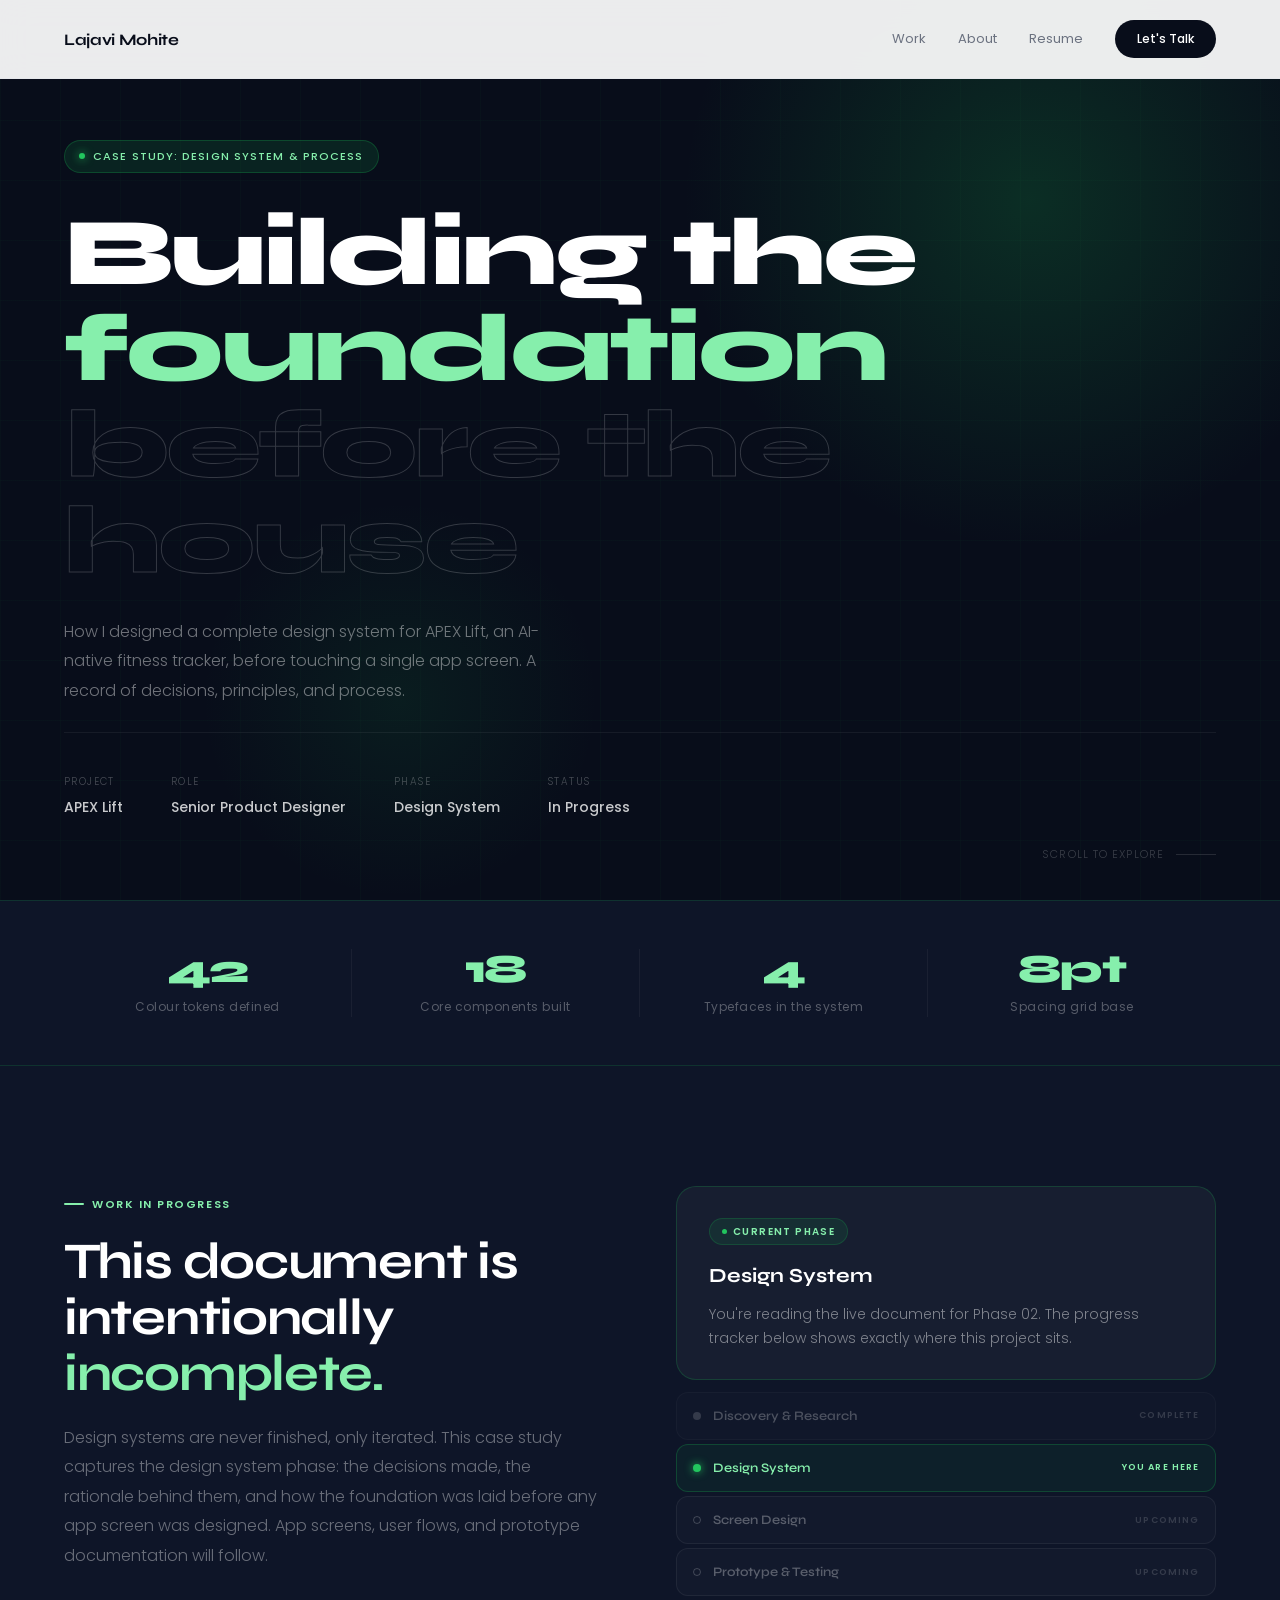
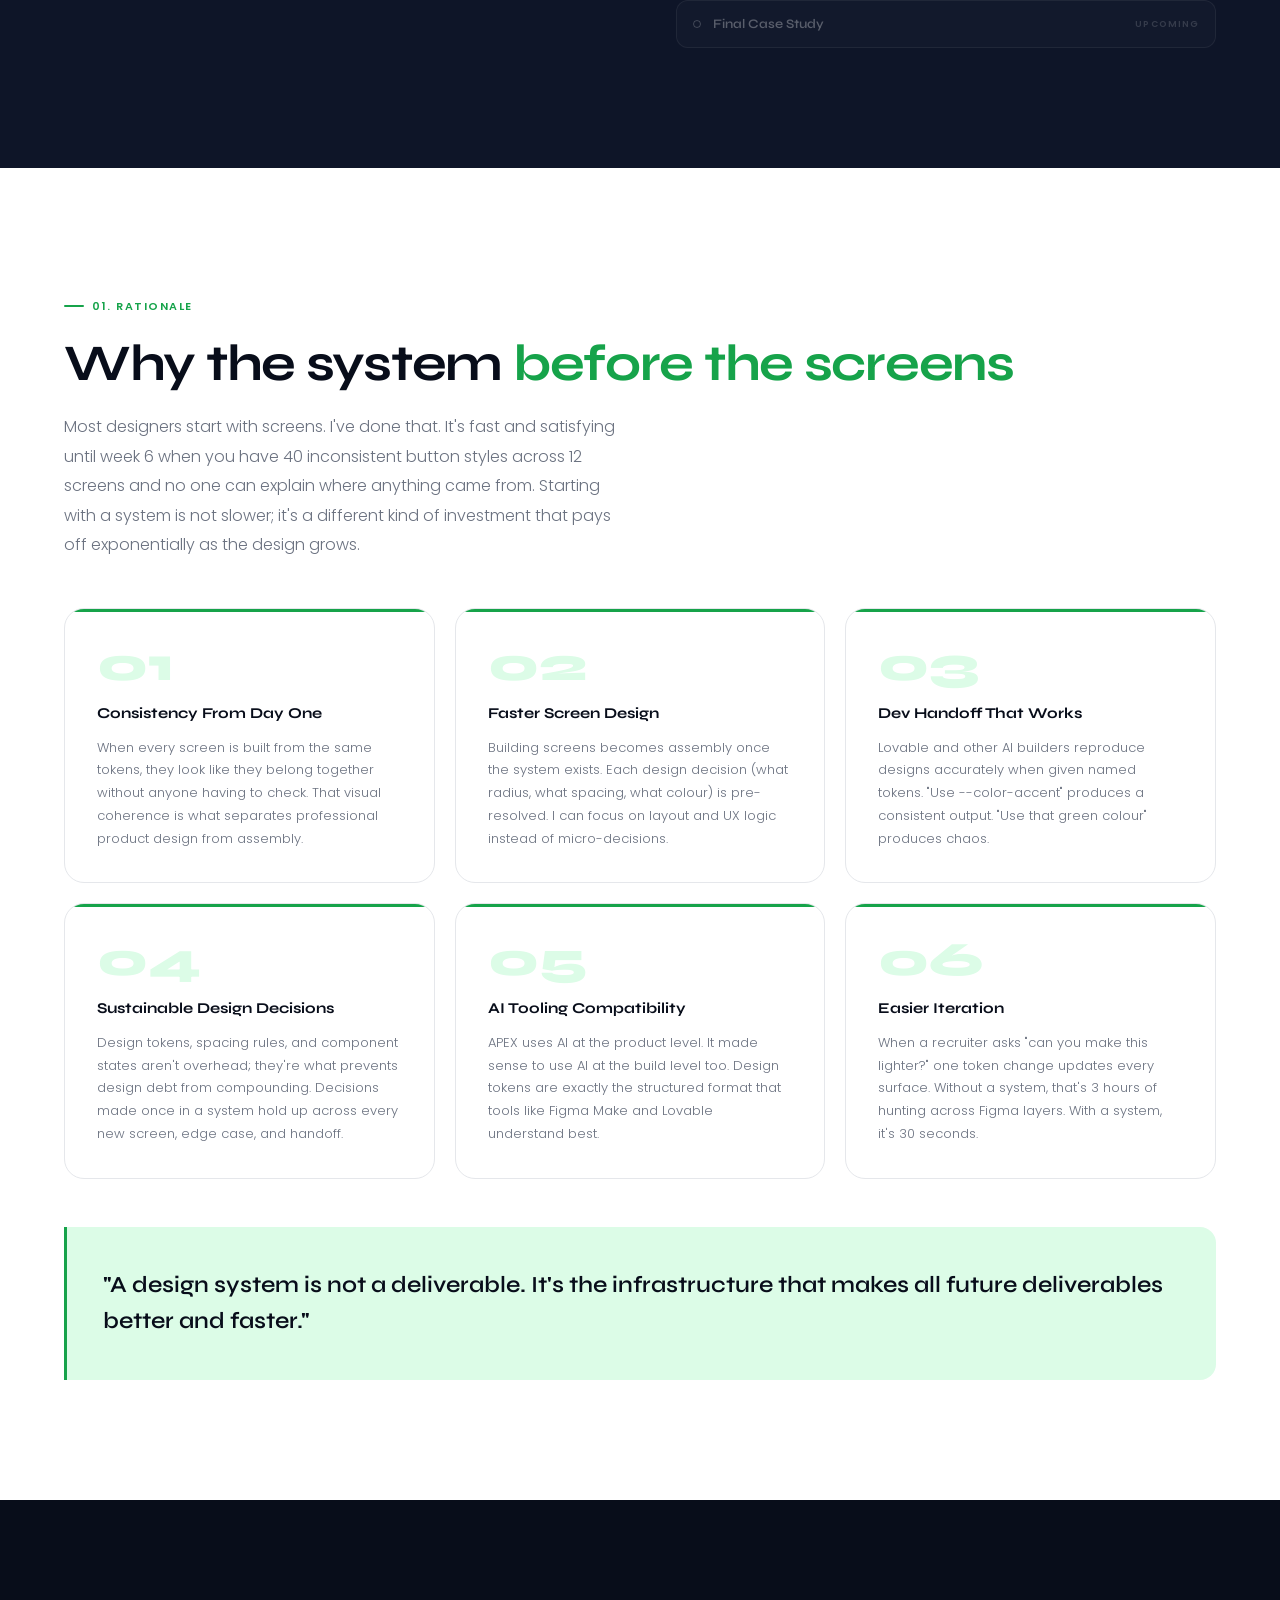
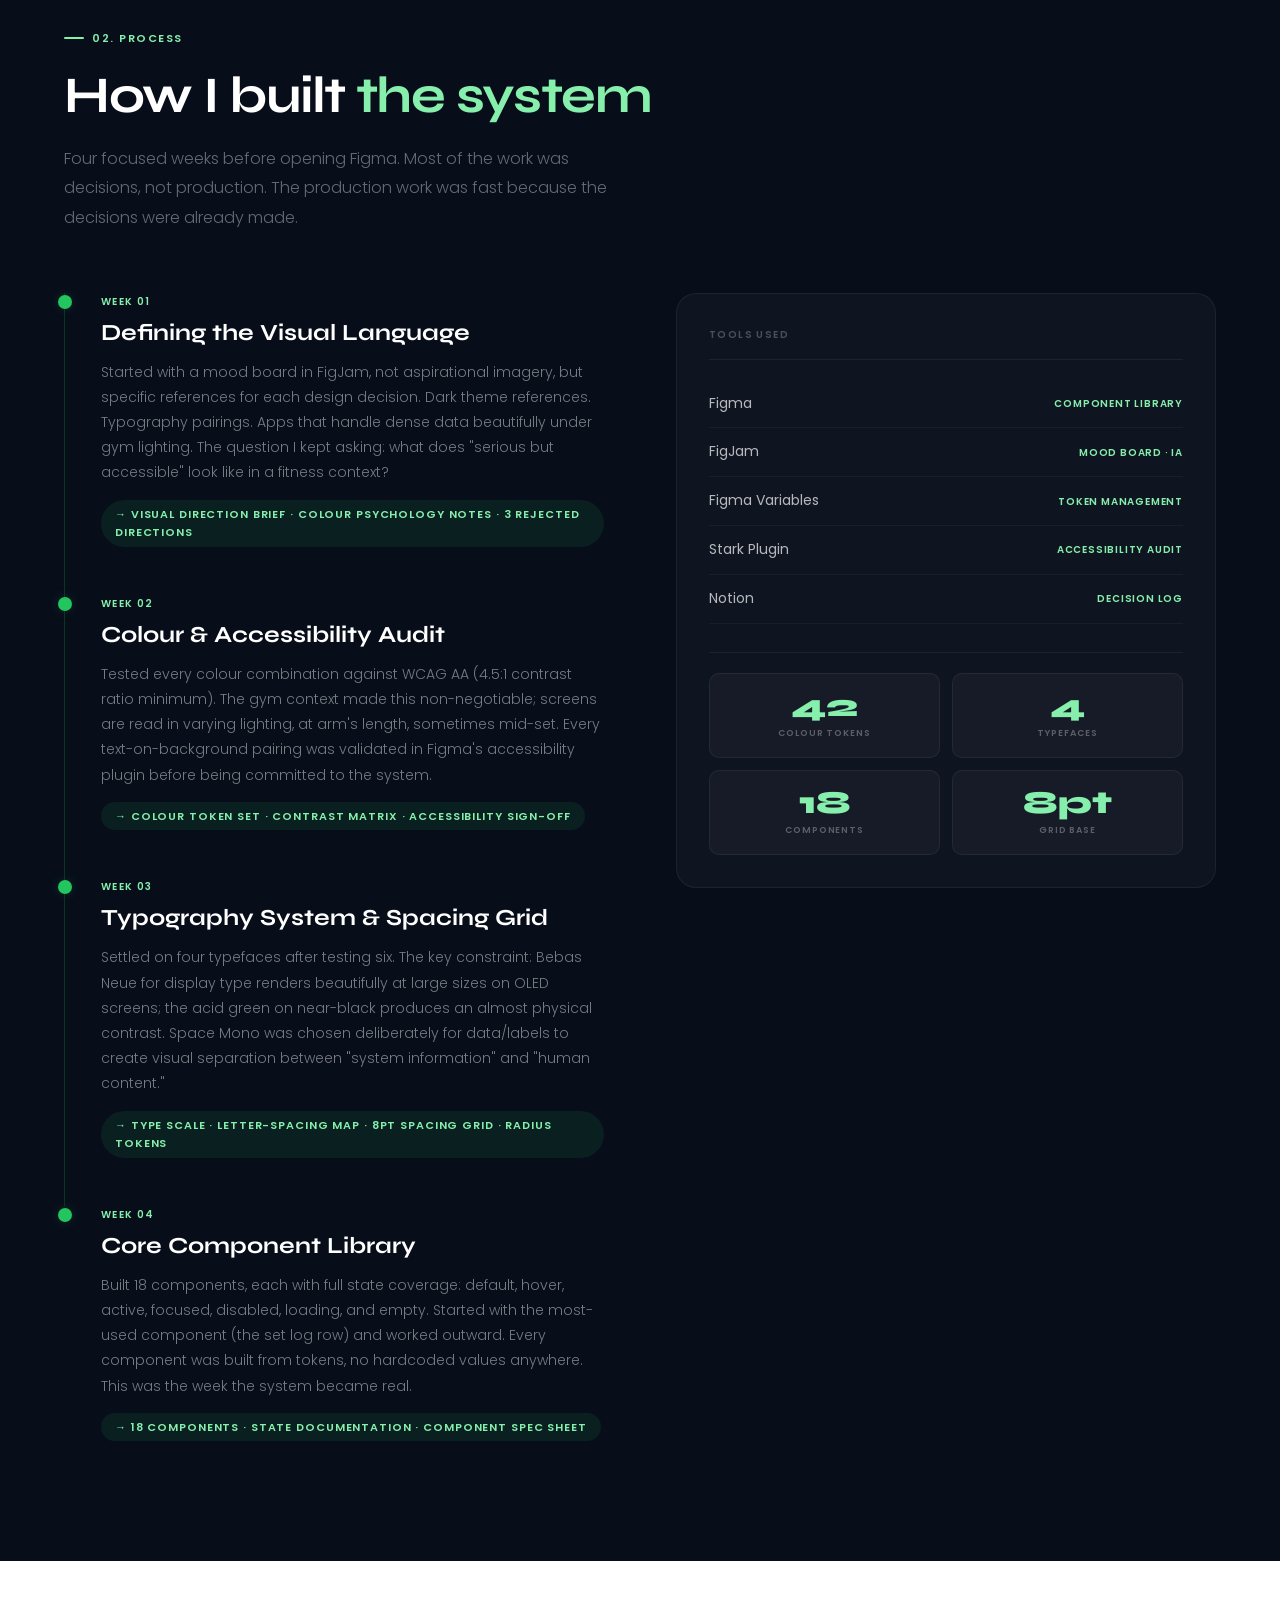
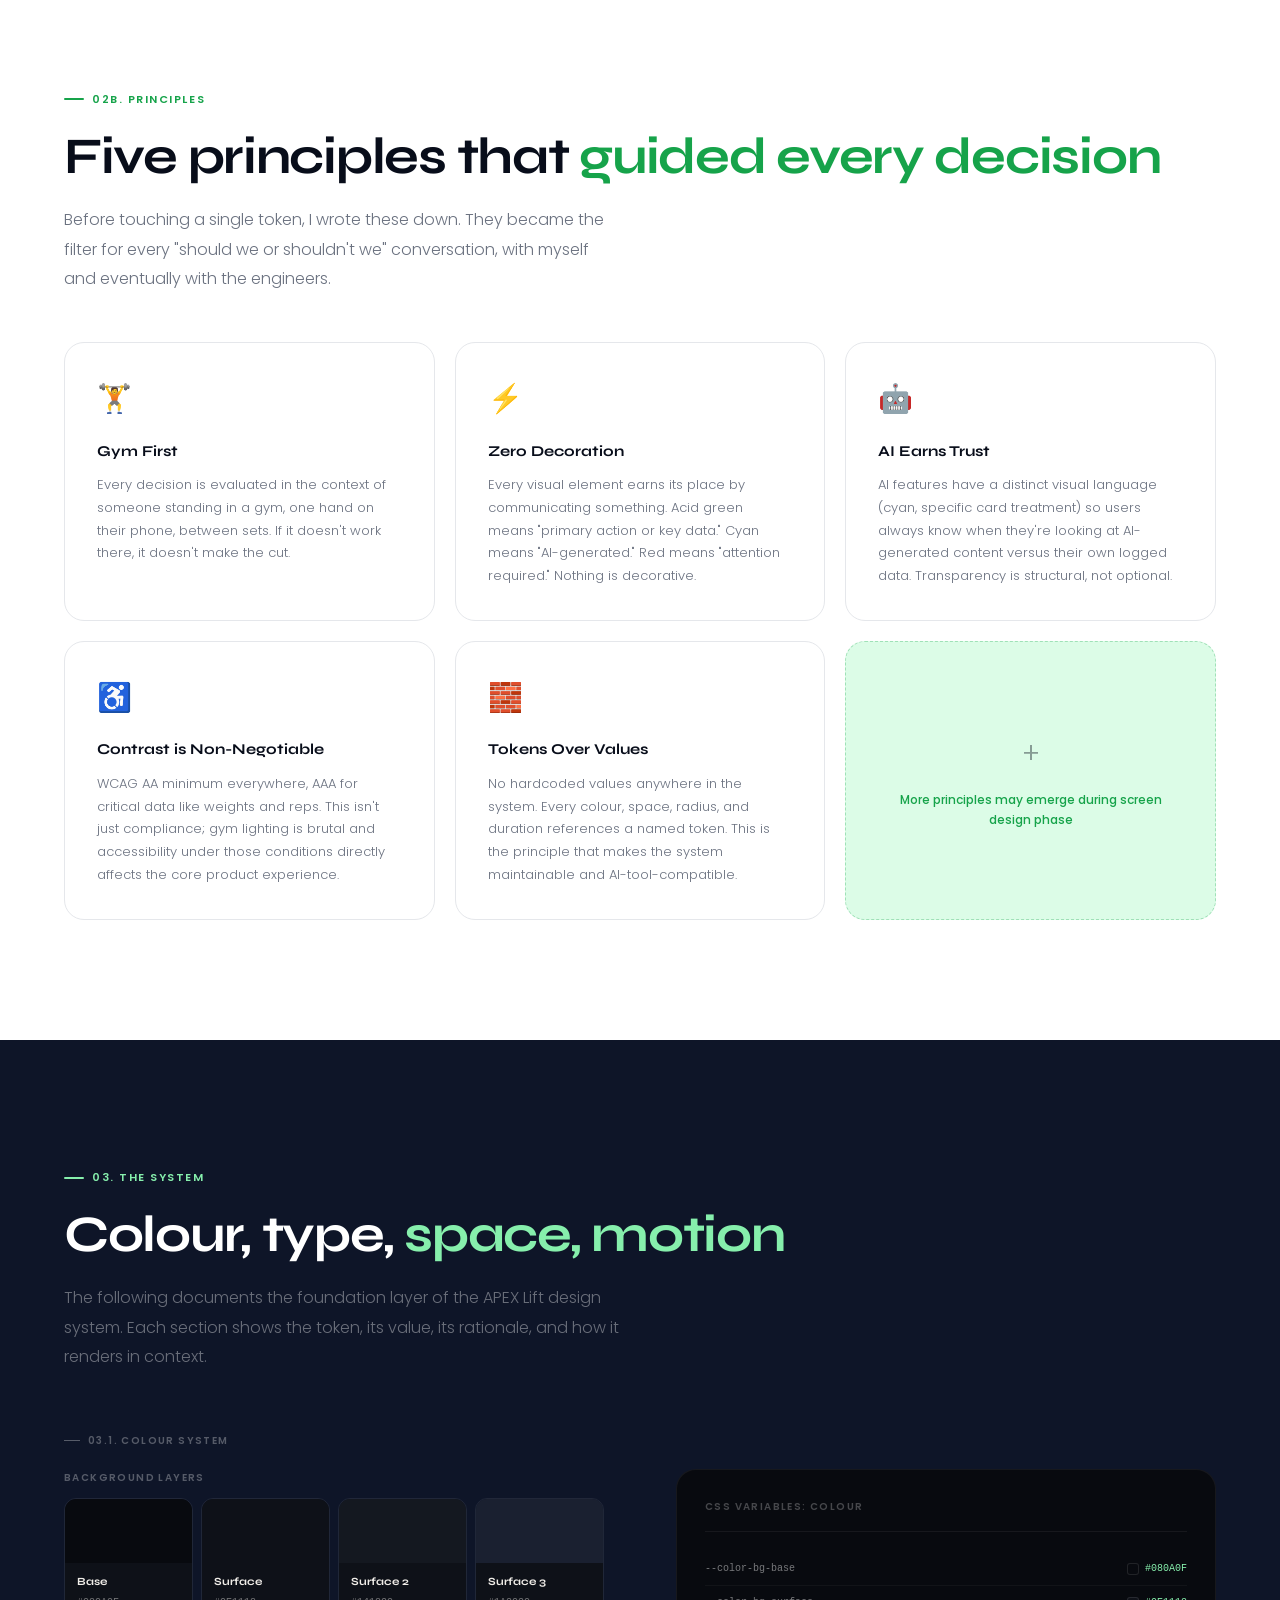
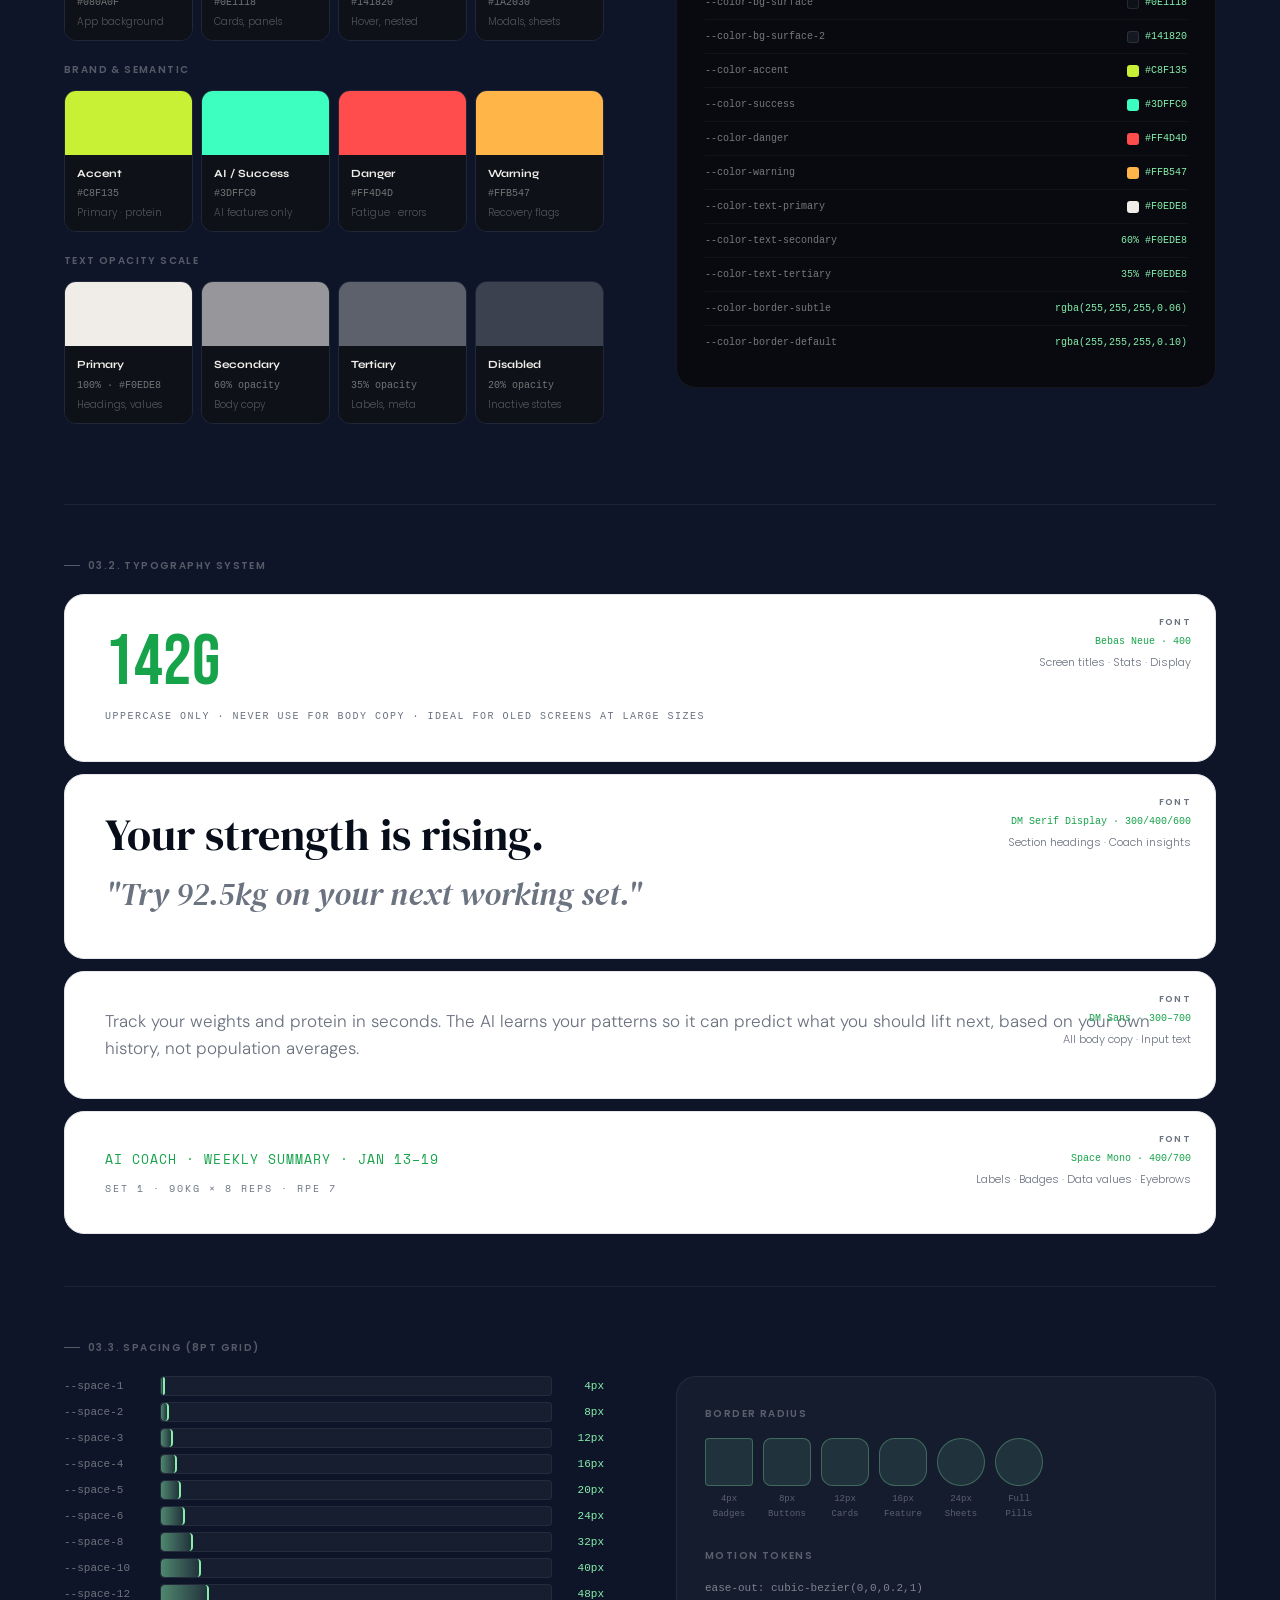
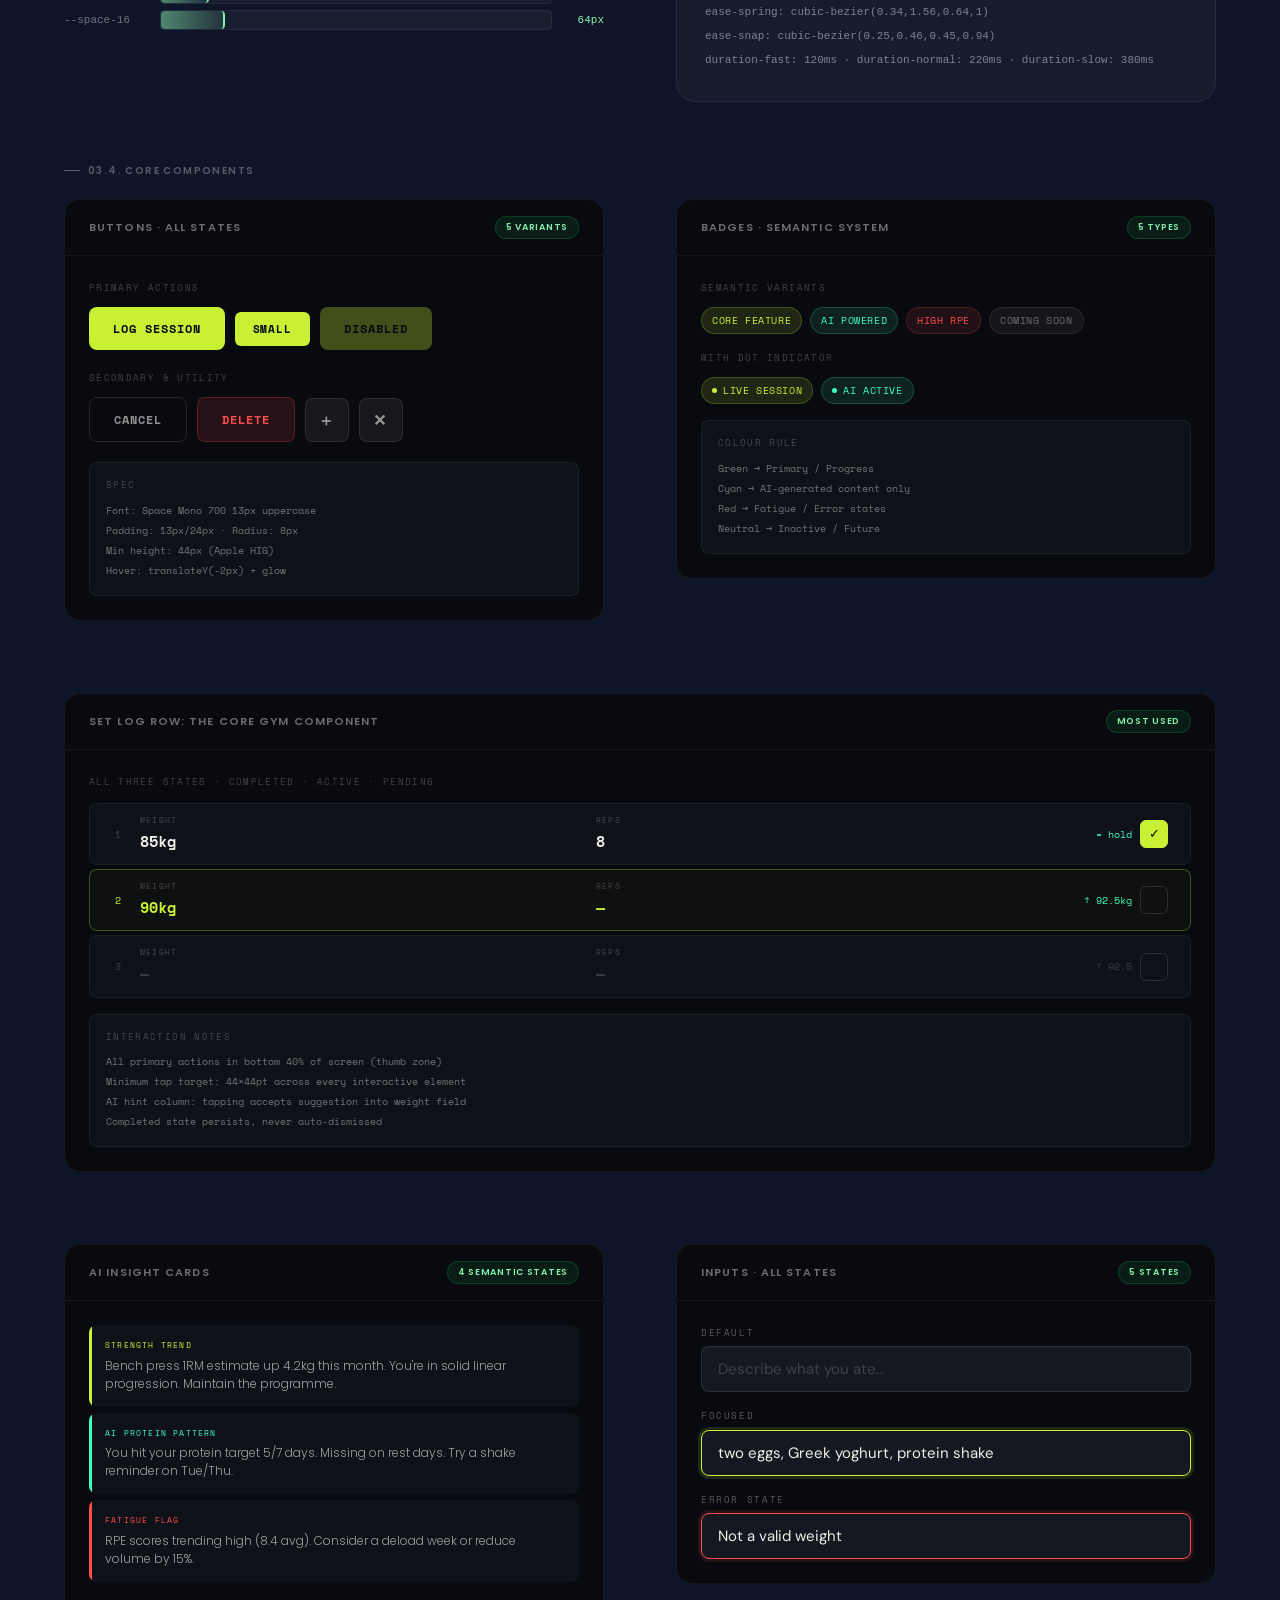
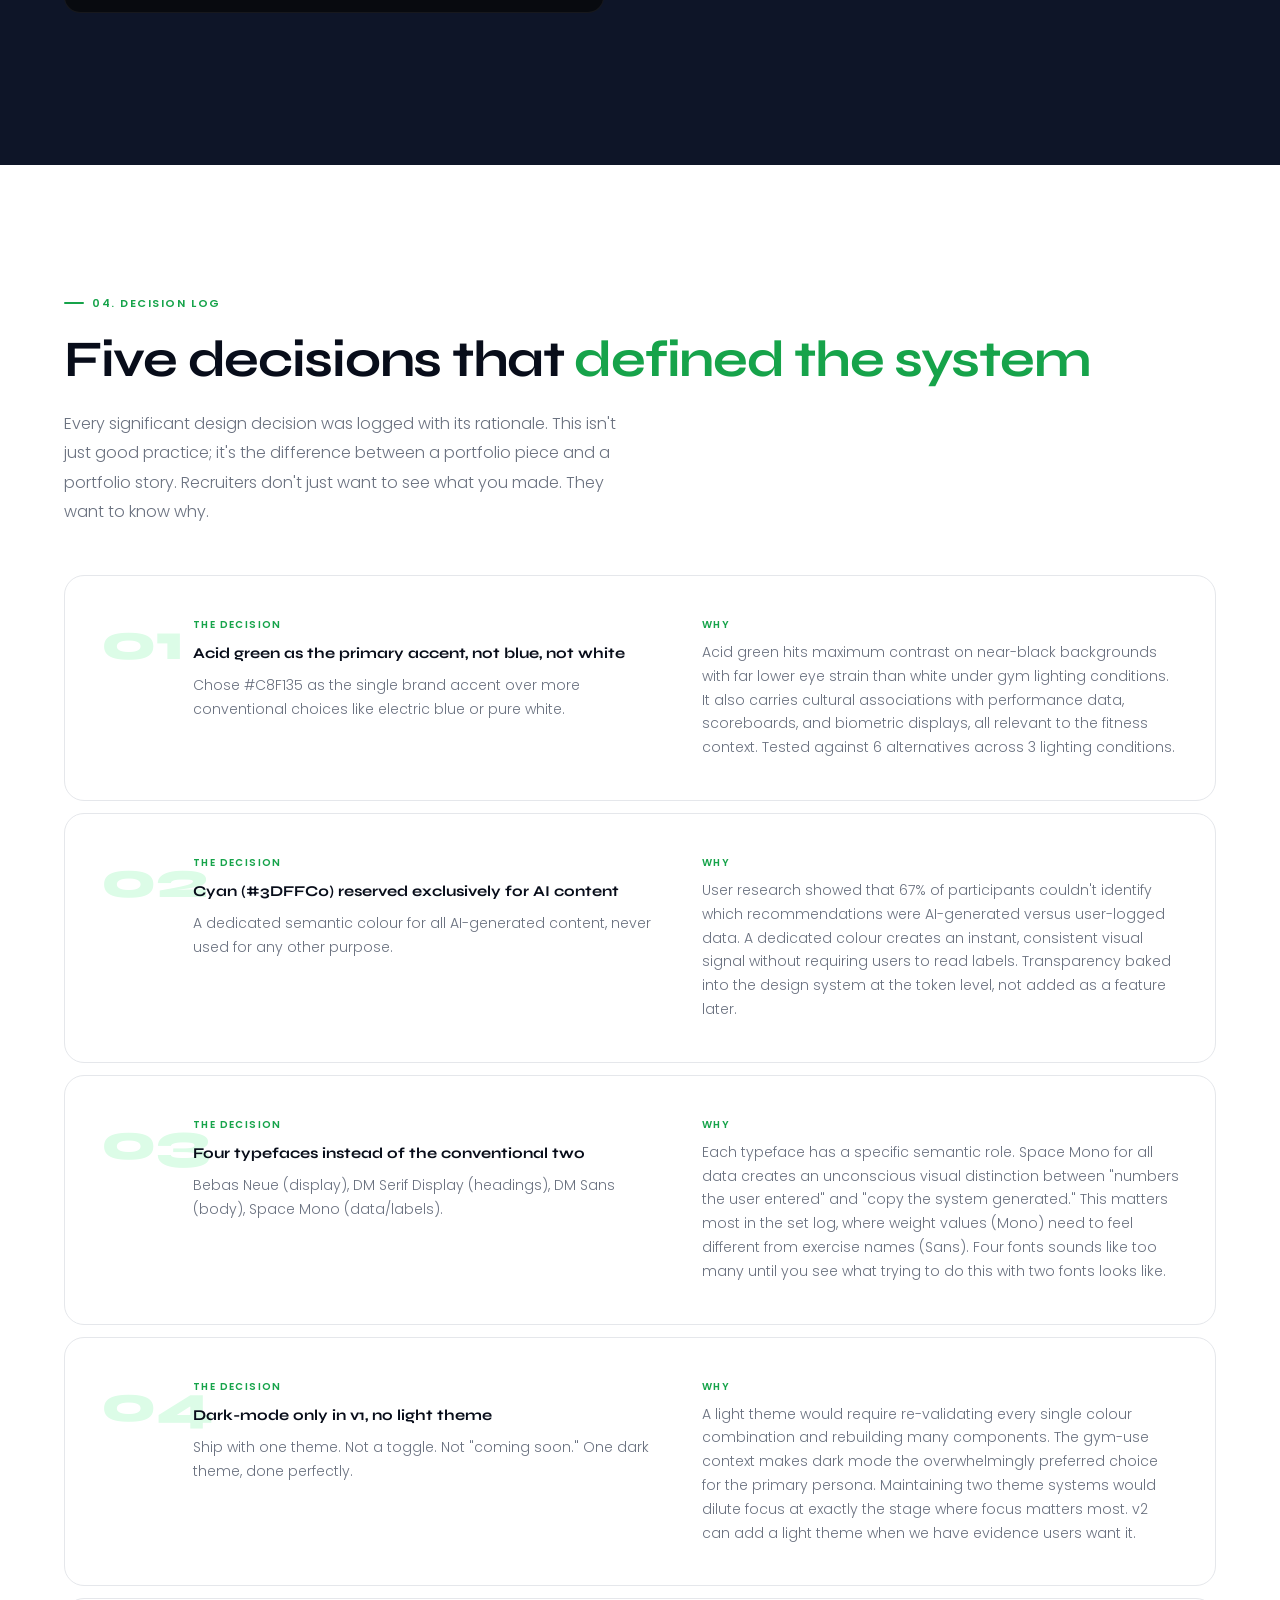
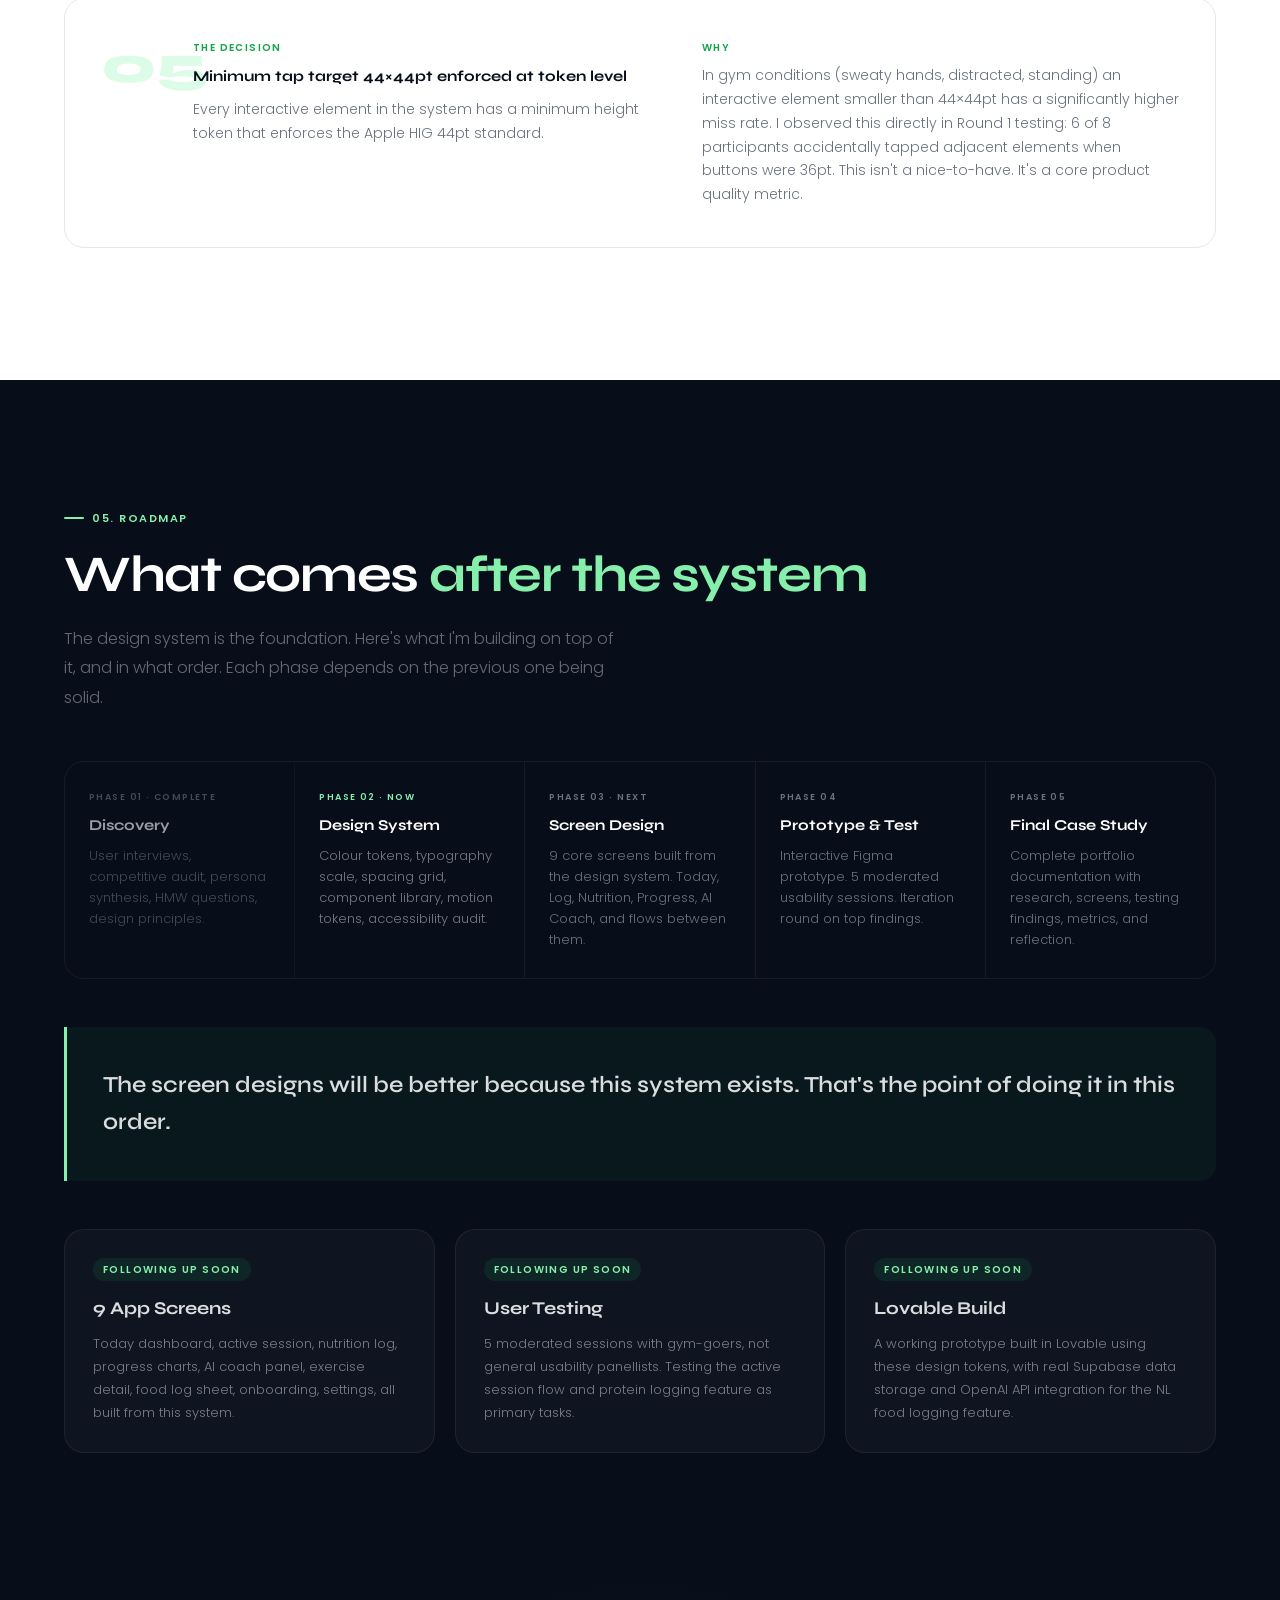
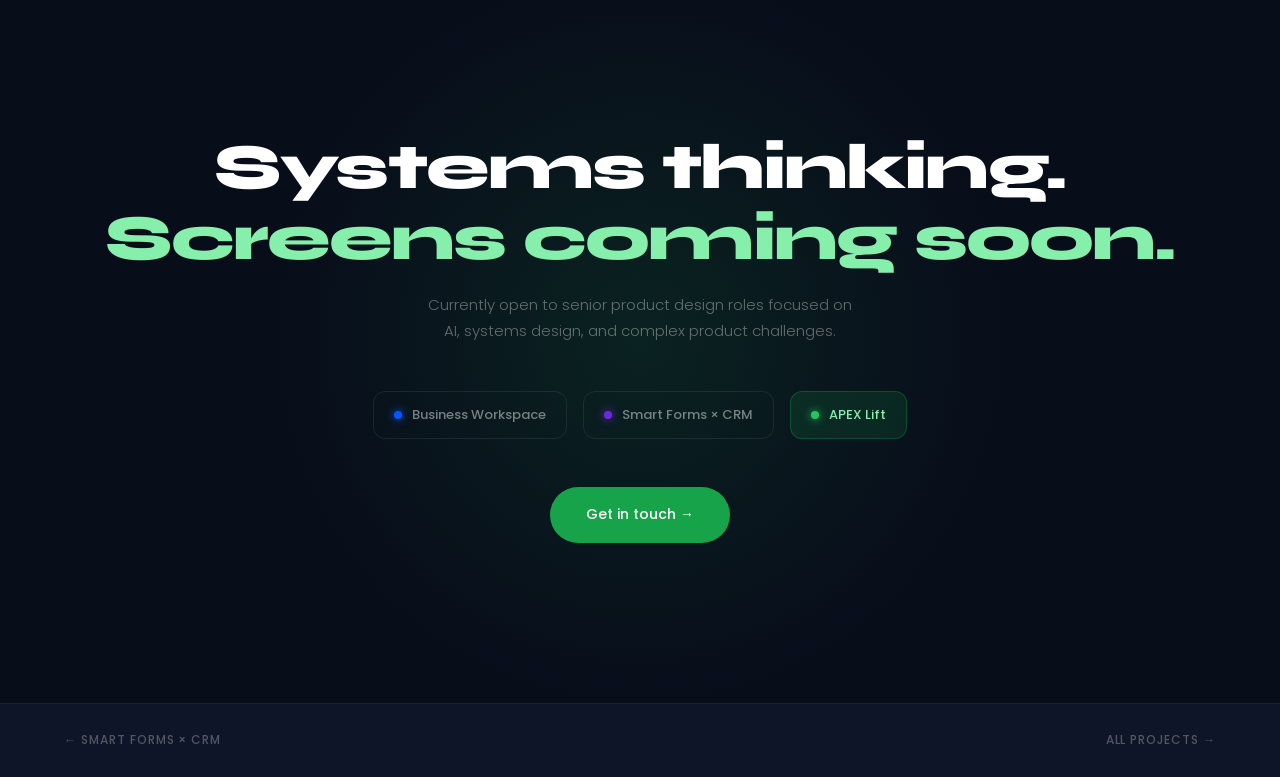
==== apex-ds-portfolio.html @ 1860310d "Remove Full Lead View section from SmartForms and update portfolio pages Co-Authored-By: Claude Sonn" ====
<!DOCTYPE html>
<html lang="en">
<head>
  <meta charset="UTF-8" />
  <meta name="viewport" content="width=device-width, initial-scale=1.0"/>
  <title>APEX Lift — Design System · Lajavi Mohite</title>
  <link rel="preconnect" href="https://fonts.googleapis.com">
  <link rel="preconnect" href="https://fonts.gstatic.com" crossorigin>
  <link href="https://fonts.googleapis.com/css2?family=Poppins:wght@300;400;500;600&family=Syne:wght@400;500;600;700;800&display=swap" rel="stylesheet">
  <link href="https://fonts.googleapis.com/css2?family=Bebas+Neue&family=DM+Serif+Display:ital@0;1&family=DM+Sans:wght@300;400;500;600&family=Space+Mono:wght@400;700&display=swap" rel="stylesheet">
  <style>
    *, *::before, *::after { box-sizing: border-box; margin: 0; padding: 0; }
    :root {
      --bg: #F7F8FC; --bg-2: #FFFFFF;
      --dark: #080D1A; --dark-2: #0E1528;
      --text: #080D1A; --text-muted: #6B7280; --border: #E5E7EB;
      --accent: #16A34A; --accent-light: #DCFCE7; --accent-mid: #86EFAC;
      --accent-bright: #22C55E; --accent-glow: rgba(22,163,74,0.22);
      --poppins: 'Poppins', sans-serif; --syne: 'Syne', sans-serif;
    }
    html { scroll-behavior: smooth; }
    body { background: var(--bg); color: var(--text); font-family: var(--poppins); font-weight: 300; line-height: 1.7; overflow-x: hidden; }

    nav { position: fixed; top: 0; left: 0; right: 0; z-index: 100; display: flex; justify-content: space-between; align-items: center; padding: 20px 64px; background: rgba(255,255,255,0.92); backdrop-filter: blur(16px); border-bottom: 1px solid var(--border); }
    .nav-logo { font-family: var(--syne); font-weight: 700; font-size: 16px; color: var(--text); text-decoration: none; letter-spacing: -0.02em; }
    .nav-links { display: flex; gap: 32px; align-items: center; }
    .nav-links a { text-decoration: none; color: var(--text-muted); font-size: 13px; font-weight: 400; transition: color 0.2s; }
    .nav-links a:hover { color: var(--text); }
    .nav-cta { background: #080D1A !important; color: #fff !important; padding: 9px 22px; border-radius: 100px; font-size: 12px !important; font-weight: 500 !important; }
    .nav-cta:hover { opacity: 0.8 !important; color: #fff !important; }

    .hero { min-height: 100vh; display: grid; grid-template-rows: 1fr auto; padding: 140px 64px 80px; position: relative; overflow: hidden; background: var(--dark); }
    .hero-glow  { position: absolute; width: 700px; height: 700px; background: radial-gradient(circle, rgba(22,163,74,0.22) 0%, transparent 70%); top: -150px; right: -100px; pointer-events: none; }
    .hero-glow2 { position: absolute; width: 400px; height: 400px; background: radial-gradient(circle, rgba(22,163,74,0.10) 0%, transparent 70%); bottom: 0; left: 200px; pointer-events: none; }
    .hero-grid  { position: absolute; inset: 0; pointer-events: none; background-image: linear-gradient(rgba(22,163,74,0.03) 1px, transparent 1px), linear-gradient(90deg, rgba(22,163,74,0.03) 1px, transparent 1px); background-size: 60px 60px; }
    .hero-tag   { display: inline-flex; align-items: center; gap: 8px; background: rgba(22,163,74,0.15); border: 1px solid rgba(22,163,74,0.3); color: #86EFAC; padding: 6px 14px; border-radius: 100px; font-size: 11px; font-weight: 500; letter-spacing: 0.1em; text-transform: uppercase; width: fit-content; margin-bottom: 32px; }
    .hero-tag::before { content: ''; width: 6px; height: 6px; background: var(--accent-bright); border-radius: 50%; box-shadow: 0 0 10px var(--accent-bright); animation: blink 2s infinite; }
    @keyframes blink { 0%,100%{opacity:1;transform:scale(1)} 50%{opacity:0.4;transform:scale(0.8)} }
    .hero-content { position: relative; z-index: 2; }
    .hero-title  { font-family: var(--syne); font-size: clamp(48px,7.5vw,96px); font-weight: 800; line-height: 1.0; letter-spacing: -0.03em; color: #fff; margin-bottom: 28px; }
    .hero-title .bright  { color: #86EFAC; }
    .hero-title .outline { -webkit-text-stroke: 1px rgba(255,255,255,0.18); color: transparent; }
    .hero-desc   { font-size: 16px; font-weight: 300; color: rgba(255,255,255,0.42); max-width: 520px; line-height: 1.85; }
    .hero-meta-row { display: flex; gap: 48px; position: relative; z-index: 2; padding-top: 40px; border-top: 1px solid rgba(255,255,255,0.06); }
    .hero-meta-label { font-size: 10px; letter-spacing: 0.14em; text-transform: uppercase; color: rgba(255,255,255,0.25); margin-bottom: 6px; }
    .hero-meta-value { font-size: 14px; font-weight: 500; color: rgba(255,255,255,0.78); }
    .scroll-hint { position: absolute; bottom: 36px; right: 64px; z-index: 2; display: flex; align-items: center; gap: 12px; color: rgba(255,255,255,0.2); font-size: 11px; letter-spacing: 0.1em; text-transform: uppercase; }
    .scroll-hint::after { content: ''; width: 40px; height: 1px; background: rgba(255,255,255,0.12); }

    .stats-bar { background: var(--dark-2); padding: 48px 64px; display: grid; grid-template-columns: repeat(4,1fr); border-top: 1px solid rgba(22,163,74,0.2); border-bottom: 1px solid rgba(22,163,74,0.2); }
    .stat { padding: 0 32px; text-align: center; border-right: 1px solid rgba(255,255,255,0.05); }
    .stat:last-child { border-right: none; }
    .stat-n { font-family: var(--syne); font-size: 40px; font-weight: 800; color: var(--accent-mid); letter-spacing: -0.03em; line-height: 1; margin-bottom: 8px; }
    .stat-label { font-size: 12px; font-weight: 400; color: rgba(255,255,255,0.3); letter-spacing: 0.04em; }

    section { padding: 120px 64px; }
    section.light  { background: var(--bg-2); }
    section.dark   { background: var(--dark); color: #fff; }
    section.dark-2 { background: var(--dark-2); color: #fff; }

    .label { display: inline-flex; align-items: center; gap: 8px; font-size: 11px; font-weight: 600; letter-spacing: 0.14em; text-transform: uppercase; color: var(--accent); margin-bottom: 20px; }
    .label::before { content: ''; width: 20px; height: 2px; background: var(--accent); border-radius: 2px; }
    section.dark .label, section.dark-2 .label { color: var(--accent-mid); }
    section.dark .label::before, section.dark-2 .label::before { background: var(--accent-mid); }

    .h2 { font-family: var(--syne); font-size: clamp(30px,4vw,54px); font-weight: 700; line-height: 1.1; letter-spacing: -0.025em; margin-bottom: 20px; }
    .h2 span { color: var(--accent); }
    section.dark .h2, section.dark-2 .h2 { color: #fff; }
    section.dark .h2 span, section.dark-2 .h2 span { color: var(--accent-mid); }

    .body-text { font-size: 16px; font-weight: 300; line-height: 1.85; color: var(--text-muted); max-width: 560px; }
    section.dark .body-text, section.dark-2 .body-text { color: rgba(255,255,255,0.38); }

    .two-col   { display: grid; grid-template-columns: 1fr 1fr; gap: 72px; align-items: start; }
    .three-col { display: grid; grid-template-columns: 1fr 1fr 1fr; gap: 20px; }

    /* WIP banner */
    .wip-banner { background: rgba(255,255,255,0.04); border: 1px solid rgba(22,163,74,0.25); border-radius: 20px; padding: 28px 32px; margin-bottom: 12px; }
    .wip-tag { display: inline-flex; align-items: center; gap: 6px; font-size: 10px; font-weight: 600; letter-spacing: 0.14em; text-transform: uppercase; color: var(--accent-mid); background: rgba(22,163,74,0.12); border: 1px solid rgba(22,163,74,0.25); border-radius: 100px; padding: 4px 12px; margin-bottom: 14px; }
    .wip-tag::before { content: ''; width: 5px; height: 5px; border-radius: 50%; background: var(--accent-bright); animation: blink 2s infinite; }
    .wip-headline { font-family: var(--syne); font-size: 20px; font-weight: 700; color: #fff; margin-bottom: 10px; }
    .wip-body { font-size: 14px; color: rgba(255,255,255,0.45); line-height: 1.7; }

    /* Phase tracker */
    .phase-tracker { display: flex; flex-direction: column; gap: 4px; margin-top: 12px; }
    .phase-row { display: flex; align-items: center; gap: 12px; padding: 12px 16px; border-radius: 12px; border: 1px solid rgba(255,255,255,0.06); background: rgba(255,255,255,0.02); }
    .phase-row.active { background: rgba(22,163,74,0.08); border-color: rgba(22,163,74,0.3); }
    .phase-row.done { opacity: 0.5; }
    .phase-dot { width: 8px; height: 8px; border-radius: 50%; flex-shrink: 0; }
    .phase-dot.done { background: rgba(255,255,255,0.3); }
    .phase-dot.active { background: var(--accent-bright); box-shadow: 0 0 8px var(--accent-bright); }
    .phase-dot.pending { background: transparent; border: 1.5px solid rgba(255,255,255,0.2); }
    .phase-name { font-family: var(--syne); font-size: 13px; font-weight: 600; flex: 1; }
    .phase-row.active .phase-name { color: #86EFAC; }
    .phase-row.done .phase-name { color: rgba(255,255,255,0.5); }
    .phase-row:not(.active):not(.done) .phase-name { color: rgba(255,255,255,0.3); }
    .phase-status { font-size: 9px; font-weight: 600; letter-spacing: 0.12em; text-transform: uppercase; }
    .phase-row.active .phase-status { color: var(--accent-mid); }
    .phase-row.done .phase-status { color: rgba(255,255,255,0.3); }
    .phase-row:not(.active):not(.done) .phase-status { color: rgba(255,255,255,0.15); }

    /* Reason cards */
    .reason-card { padding: 32px; border-radius: 20px; border: 1px solid var(--border); background: var(--bg-2); transition: transform 0.3s, box-shadow 0.3s; position: relative; overflow: hidden; }
    .reason-card::before { content: ''; position: absolute; top: 0; left: 0; right: 0; height: 3px; background: var(--accent); }
    .reason-card:hover { transform: translateY(-4px); box-shadow: 0 20px 50px rgba(22,163,74,0.08); }
    .reason-num { font-family: var(--syne); font-size: 48px; font-weight: 800; color: var(--accent-light); line-height: 1; margin-bottom: 12px; }
    .reason-title { font-family: var(--syne); font-size: 15px; font-weight: 700; margin-bottom: 10px; }
    .reason-body { font-size: 13px; font-weight: 300; color: var(--text-muted); line-height: 1.75; }

    /* Pull quote */
    .pull-quote { font-family: var(--syne); font-size: clamp(17px,1.8vw,23px); font-weight: 600; line-height: 1.6; padding: 40px 36px; background: var(--accent-light); border-left: 3px solid var(--accent); border-radius: 0 16px 16px 0; color: var(--text); margin-top: 48px; }
    section.dark .pull-quote { background: rgba(22,163,74,0.08); border-left-color: var(--accent-mid); color: rgba(255,255,255,0.85); }

    /* Process */
    .process-timeline { display: flex; flex-direction: column; }
    .process-step { padding: 0 0 48px 36px; border-left: 1px solid rgba(22,163,74,0.25); position: relative; }
    .process-step:last-child { padding-bottom: 0; border-left-color: transparent; }
    .process-dot { position: absolute; left: -7px; top: 2px; width: 14px; height: 14px; border-radius: 50%; background: var(--accent-bright); box-shadow: 0 0 12px var(--accent-glow); }
    .process-week  { font-size: 10px; font-weight: 600; letter-spacing: 0.14em; text-transform: uppercase; color: var(--accent-mid); margin-bottom: 8px; }
    .process-title { font-family: var(--syne); font-size: clamp(18px,1.8vw,24px); font-weight: 700; line-height: 1.3; margin-bottom: 12px; color: #fff; }
    .process-body  { font-size: 14px; font-weight: 300; color: rgba(255,255,255,0.45); line-height: 1.8; }
    .process-output { display: inline-flex; align-items: center; gap: 8px; margin-top: 14px; font-size: 11px; font-weight: 600; letter-spacing: 0.08em; text-transform: uppercase; color: #86EFAC; background: rgba(22,163,74,0.12); padding: 5px 14px; border-radius: 100px; }

    /* Tools aside */
    .tools-aside { background: rgba(255,255,255,0.03); border: 1px solid rgba(255,255,255,0.06); border-radius: 20px; padding: 32px; position: sticky; top: 90px; }
    .tools-aside-title { font-size: 10px; font-weight: 600; letter-spacing: 0.14em; text-transform: uppercase; color: rgba(255,255,255,0.25); margin-bottom: 20px; padding-bottom: 16px; border-bottom: 1px solid rgba(255,255,255,0.06); }
    .tools-row { display: flex; justify-content: space-between; align-items: center; padding: 12px 0; border-bottom: 1px solid rgba(255,255,255,0.04); }
    .tools-row:last-of-type { border-bottom: none; }
    .tools-name { font-size: 14px; font-weight: 400; color: rgba(255,255,255,0.7); }
    .tools-use  { font-size: 10px; font-weight: 600; letter-spacing: 0.08em; text-transform: uppercase; color: var(--accent-mid); }
    .scale-grid { display: grid; grid-template-columns: 1fr 1fr; gap: 12px; margin-top: 28px; padding-top: 20px; border-top: 1px solid rgba(255,255,255,0.06); }
    .scale-item { text-align: center; padding: 16px; background: rgba(255,255,255,0.03); border-radius: 10px; border: 1px solid rgba(255,255,255,0.06); }
    .scale-num { font-family: var(--syne); font-size: 32px; font-weight: 800; color: var(--accent-mid); line-height: 1; margin-bottom: 4px; }
    .scale-lbl { font-size: 9px; font-weight: 600; letter-spacing: 0.1em; text-transform: uppercase; color: rgba(255,255,255,0.3); }

    /* Principle cards */
    .principle-card { padding: 32px; border-radius: 20px; border: 1px solid var(--border); background: var(--bg-2); transition: transform 0.3s, box-shadow 0.3s; }
    .principle-card:hover { transform: translateY(-4px); box-shadow: 0 16px 48px rgba(22,163,74,0.08); }
    .principle-icon  { font-size: 28px; margin-bottom: 16px; }
    .principle-title { font-family: var(--syne); font-size: 15px; font-weight: 700; margin-bottom: 10px; }
    .principle-body  { font-size: 13px; font-weight: 300; color: var(--text-muted); line-height: 1.75; }
    .principle-placeholder { padding: 32px; border-radius: 20px; border: 1px dashed rgba(22,163,74,0.3); background: var(--accent-light); display: flex; align-items: center; justify-content: center; text-align: center; }

    /* Colour system */
    .colour-group-label { font-size: 10px; font-weight: 600; letter-spacing: 0.14em; text-transform: uppercase; color: rgba(255,255,255,0.3); margin-bottom: 12px; }
    .colour-row { display: flex; gap: 8px; flex-wrap: wrap; margin-bottom: 20px; }
    .colour-chip { flex: 1; min-width: 90px; border-radius: 12px; overflow: hidden; border: 1px solid rgba(255,255,255,0.08); }
    .colour-chip-swatch { height: 64px; }
    .colour-chip-meta { padding: 10px 12px; background: #0E1118; }
    .colour-chip-name { font-family: var(--syne); font-size: 11px; font-weight: 700; color: #F0EDE8; margin-bottom: 2px; }
    .colour-chip-hex  { font-size: 10px; color: rgba(240,237,232,0.45); font-family: monospace; }
    .colour-chip-use  { font-size: 10px; color: rgba(240,237,232,0.3); margin-top: 2px; }

    /* Token table */
    .token-table { background: #080A0F; border-radius: 20px; padding: 28px; border: 1px solid rgba(255,255,255,0.06); }
    .token-table-title { font-size: 10px; font-weight: 600; letter-spacing: 0.14em; text-transform: uppercase; color: rgba(255,255,255,0.25); margin-bottom: 20px; padding-bottom: 16px; border-bottom: 1px solid rgba(255,255,255,0.06); }
    .token-line { display: flex; justify-content: space-between; align-items: center; padding: 8px 0; border-bottom: 1px solid rgba(255,255,255,0.04); gap: 12px; }
    .token-line:last-child { border-bottom: none; }
    .token-key { font-size: 10px; font-family: monospace; color: rgba(255,255,255,0.45); }
    .token-val { font-size: 10px; font-family: monospace; color: var(--accent-mid); display: flex; align-items: center; gap: 6px; }
    .token-dot { width: 12px; height: 12px; border-radius: 3px; flex-shrink: 0; }

    /* Type specimens */
    .type-block { padding: 36px 40px; border-radius: 20px; border: 1px solid var(--border); background: var(--bg-2); margin-bottom: 12px; position: relative; transition: border-color 0.2s; }
    .type-block:hover { border-color: var(--accent); }
    .type-meta { position: absolute; top: 20px; right: 24px; text-align: right; }
    .type-meta-label { font-size: 9px; font-weight: 600; letter-spacing: 0.14em; text-transform: uppercase; color: var(--text-muted); margin-bottom: 3px; }
    .type-meta-spec  { font-size: 10px; font-family: monospace; color: var(--accent); }
    .type-meta-role  { font-size: 11px; color: var(--text-muted); margin-top: 3px; }
    .specimen-display      { font-family: 'Bebas Neue', sans-serif; font-size: 72px; line-height: 0.9; color: var(--accent); }
    .specimen-serif        { font-family: 'DM Serif Display', serif; font-size: 44px; font-weight: 400; line-height: 1.1; color: var(--text); }
    .specimen-serif-italic { font-family: 'DM Serif Display', serif; font-size: 32px; font-style: italic; color: var(--text-muted); }
    .specimen-body         { font-family: 'DM Sans', sans-serif; font-size: 17px; color: var(--text-muted); line-height: 1.6; }
    .specimen-mono         { font-family: 'Space Mono', monospace; font-size: 13px; color: var(--accent); letter-spacing: 0.08em; }
    .specimen-label        { font-family: 'Space Mono', monospace; font-size: 10px; color: var(--text-muted); letter-spacing: 0.2em; text-transform: uppercase; }

    /* Spacing */
    .spacing-visual { display: flex; flex-direction: column; gap: 6px; }
    .spacing-item { display: flex; align-items: center; gap: 16px; }
    .spacing-name { font-family: monospace; font-size: 11px; color: rgba(255,255,255,0.4); width: 80px; flex-shrink: 0; }
    .spacing-bar-track { flex: 1; height: 20px; background: rgba(255,255,255,0.04); border-radius: 4px; overflow: hidden; border: 1px solid rgba(255,255,255,0.06); }
    .spacing-bar-fill { height: 100%; background: linear-gradient(90deg, rgba(134,239,172,0.5), rgba(134,239,172,0.1)); border-radius: 4px; border-right: 2px solid #86EFAC; }
    .spacing-value { font-family: monospace; font-size: 11px; color: #86EFAC; width: 36px; text-align: right; flex-shrink: 0; }

    /* Component panels */
    .component-panel { background: #080A0F; border-radius: 16px; overflow: hidden; border: 1px solid rgba(255,255,255,0.06); }
    .component-panel-header { padding: 16px 24px; border-bottom: 1px solid rgba(255,255,255,0.06); display: flex; justify-content: space-between; align-items: center; }
    .panel-title { font-size: 11px; font-weight: 600; letter-spacing: 0.1em; text-transform: uppercase; color: rgba(255,255,255,0.4); }
    .panel-badge { font-size: 9px; font-weight: 600; letter-spacing: 0.08em; text-transform: uppercase; background: rgba(22,163,74,0.12); border: 1px solid rgba(22,163,74,0.25); color: #86EFAC; border-radius: 100px; padding: 3px 10px; }
    .component-panel-body { padding: 24px; }

    /* DS buttons */
    .ds-btn { display: inline-flex; align-items: center; gap: 8px; font-family: 'Space Mono', monospace; font-weight: 700; font-size: 12px; letter-spacing: 0.08em; text-transform: uppercase; padding: 13px 24px; border-radius: 8px; cursor: pointer; border: none; transition: transform 0.15s, box-shadow 0.15s; }
    .ds-btn-primary { background: #C8F135; color: #080A0F; }
    .ds-btn-primary:hover { box-shadow: 0 6px 24px rgba(200,241,53,0.3); transform: translateY(-2px); }
    .ds-btn-ghost   { background: transparent; border: 1px solid rgba(255,255,255,0.12); color: rgba(240,237,232,0.6); }
    .ds-btn-danger  { background: rgba(255,77,77,0.12); border: 1px solid rgba(255,77,77,0.25); color: #FF4D4D; }
    .ds-btn-icon    { background: rgba(255,255,255,0.06); border: 1px solid rgba(255,255,255,0.10); color: rgba(240,237,232,0.6); width: 44px; height: 44px; padding: 0; justify-content: center; border-radius: 8px; font-size: 16px; }

    /* DS badges */
    .ds-badge         { display: inline-flex; align-items: center; gap: 5px; font-family: 'Space Mono', monospace; font-size: 10px; letter-spacing: 0.06em; text-transform: uppercase; padding: 4px 10px; border-radius: 9999px; }
    .ds-badge-green   { background: rgba(200,241,53,0.12); color: #C8F135; border: 1px solid rgba(200,241,53,0.22); }
    .ds-badge-cyan    { background: rgba(61,255,192,0.10); color: #3DFFC0; border: 1px solid rgba(61,255,192,0.20); }
    .ds-badge-red     { background: rgba(255,77,77,0.10); color: #FF4D4D; border: 1px solid rgba(255,77,77,0.20); }
    .ds-badge-neutral { background: rgba(255,255,255,0.05); color: rgba(240,237,232,0.4); border: 1px solid rgba(255,255,255,0.08); }

    /* DS input */
    .ds-input { background: #141820; border: 1px solid rgba(255,255,255,0.10); border-radius: 8px; padding: 12px 16px; color: #F0EDE8; font-family: 'DM Sans', sans-serif; font-size: 15px; outline: none; width: 100%; transition: border-color 0.15s; }
    .ds-input::placeholder { color: rgba(240,237,232,0.2); }
    .ds-input.focus-state { border-color: #C8F135; box-shadow: 0 0 0 3px rgba(200,241,53,0.12); }
    .ds-input-label { font-family: 'Space Mono', monospace; font-size: 9px; color: rgba(240,237,232,0.35); letter-spacing: 0.18em; text-transform: uppercase; margin-bottom: 6px; }

    /* DS set row */
    .ds-set-row { display: grid; grid-template-columns: 28px 1fr 1fr 80px 36px; gap: 8px; align-items: center; padding: 10px 14px; border-radius: 8px; border: 1px solid rgba(255,255,255,0.06); background: #0E1118; margin-bottom: 4px; }
    .ds-set-row.active-row { border-color: rgba(200,241,53,0.28); background: rgba(200,241,53,0.03); }
    .set-n { font-family: 'Space Mono', monospace; font-size: 10px; color: rgba(240,237,232,0.2); text-align: center; }
    .set-field-lbl { font-family: 'Space Mono', monospace; font-size: 8px; color: rgba(240,237,232,0.25); letter-spacing: 0.15em; text-transform: uppercase; margin-bottom: 1px; }
    .set-field-val { font-family: 'Space Mono', monospace; font-size: 15px; font-weight: 700; color: #F0EDE8; }
    .active-row .set-field-val { color: #C8F135; }
    .set-ai   { font-family: 'Space Mono', monospace; font-size: 10px; color: #3DFFC0; text-align: right; }
    .set-check { width: 28px; height: 28px; border-radius: 6px; border: 1.5px solid rgba(255,255,255,0.12); display: flex; align-items: center; justify-content: center; color: #C8F135; font-size: 13px; }
    .set-check.checked { background: #C8F135; border-color: #C8F135; color: #080A0F; }

    /* DS insight */
    .ds-insight { padding: 14px 16px; border-radius: 8px; background: #0E1118; margin-bottom: 6px; position: relative; overflow: hidden; }
    .ds-insight::before { content: ''; position: absolute; left: 0; top: 0; bottom: 0; width: 3px; border-radius: 0 2px 2px 0; }
    .ds-insight.g::before { background: #C8F135; }
    .ds-insight.c::before { background: #3DFFC0; }
    .ds-insight.r::before { background: #FF4D4D; }
    .ds-insight-lbl { font-family: 'Space Mono', monospace; font-size: 8px; letter-spacing: 0.15em; text-transform: uppercase; margin-bottom: 4px; }
    .ds-insight.g .ds-insight-lbl { color: #C8F135; }
    .ds-insight.c .ds-insight-lbl { color: #3DFFC0; }
    .ds-insight.r .ds-insight-lbl { color: #FF4D4D; }
    .ds-insight-txt { font-size: 12px; color: rgba(240,237,232,0.65); line-height: 1.5; }

    /* Section sub-label */
    .section-sub-label { font-size: 10px; font-weight: 600; letter-spacing: 0.14em; text-transform: uppercase; color: rgba(255,255,255,0.3); margin-bottom: 20px; display: flex; align-items: center; gap: 8px; }
    .section-sub-label::before { content: ''; width: 16px; height: 1px; background: rgba(255,255,255,0.3); }

    /* Decision blocks */
    .decision-block { padding: 40px 36px; background: var(--bg-2); border: 1px solid var(--border); border-radius: 20px; margin-bottom: 12px; display: grid; grid-template-columns: 60px 1fr 1fr; gap: 32px; align-items: start; transition: transform 0.3s, box-shadow 0.3s; }
    .decision-block:hover { transform: translateY(-3px); box-shadow: 0 16px 48px rgba(22,163,74,0.08); }
    .decision-num { font-family: var(--syne); font-size: 52px; font-weight: 800; color: var(--accent-light); line-height: 1; }
    .decision-col-label { font-size: 10px; font-weight: 600; letter-spacing: 0.14em; text-transform: uppercase; color: var(--accent); margin-bottom: 8px; }
    .decision-col-title { font-family: var(--syne); font-size: 15px; font-weight: 700; color: var(--text); margin-bottom: 8px; }
    .decision-col-body  { font-size: 14px; font-weight: 300; color: var(--text-muted); line-height: 1.7; }

    /* Roadmap */
    .roadmap-row { display: flex; border: 1px solid var(--border); border-radius: 20px; overflow: hidden; margin-bottom: 48px; }
    .roadmap-phase { flex: 1; padding: 28px 24px; border-right: 1px solid var(--border); }
    .roadmap-phase:last-child { border-right: none; }
    .roadmap-phase.current { background: var(--dark); }
    .roadmap-phase.done    { opacity: 0.6; }
    .roadmap-phase-label { font-size: 9px; font-weight: 600; letter-spacing: 0.16em; text-transform: uppercase; margin-bottom: 8px; }
    .roadmap-phase.current .roadmap-phase-label { color: var(--accent-mid); }
    .roadmap-phase:not(.current) .roadmap-phase-label { color: var(--text-muted); }
    .roadmap-phase-title { font-family: var(--syne); font-size: 15px; font-weight: 700; margin-bottom: 8px; }
    .roadmap-phase.current .roadmap-phase-title { color: #fff; }
    .roadmap-phase-desc { font-size: 13px; font-weight: 300; line-height: 1.6; }
    .roadmap-phase.current .roadmap-phase-desc { color: rgba(255,255,255,0.45); }
    .roadmap-phase:not(.current) .roadmap-phase-desc { color: var(--text-muted); }

    /* Upcoming cards */
    .upcoming-grid { display: grid; grid-template-columns: 1fr 1fr 1fr; gap: 20px; margin-top: 48px; }
    .upcoming-card { padding: 28px; background: rgba(255,255,255,0.03); border: 1px solid rgba(255,255,255,0.06); border-radius: 20px; }
    .upcoming-tag   { font-size: 10px; font-weight: 600; letter-spacing: 0.14em; text-transform: uppercase; color: var(--accent-mid); background: rgba(22,163,74,0.12); padding: 3px 10px; border-radius: 100px; width: fit-content; margin-bottom: 12px; }
    .upcoming-title { font-family: var(--syne); font-size: 18px; font-weight: 700; color: rgba(255,255,255,0.85); margin-bottom: 10px; }
    .upcoming-desc  { font-size: 13px; font-weight: 300; color: rgba(255,255,255,0.45); line-height: 1.75; }

    /* Divider */
    .divider { height: 1px; background: rgba(255,255,255,0.06); margin: 52px 0; }

    /* Closing */
    .closing { background: var(--dark); padding: 160px 64px; text-align: center; position: relative; overflow: hidden; }
    .c-glow  { position: absolute; width: 800px; height: 800px; background: radial-gradient(circle, rgba(22,163,74,0.14) 0%, transparent 65%); left: 50%; top: 50%; transform: translate(-50%,-50%); pointer-events: none; }
    .c-title { font-family: var(--syne); font-size: clamp(36px,5vw,68px); font-weight: 800; letter-spacing: -0.03em; color: #fff; line-height: 1.1; margin-bottom: 18px; position: relative; z-index: 2; }
    .c-title span { color: var(--accent-mid); }
    .c-sub   { font-size: 15px; font-weight: 300; color: rgba(255,255,255,0.36); max-width: 440px; margin: 0 auto 48px; position: relative; z-index: 2; }
    .project-switcher { display: flex; gap: 16px; justify-content: center; margin-bottom: 48px; position: relative; z-index: 2; }
    .ps-card { display: flex; align-items: center; gap: 10px; padding: 12px 20px; border-radius: 12px; text-decoration: none; border: 1px solid rgba(255,255,255,0.08); transition: all 0.25s; font-size: 13px; font-weight: 500; color: rgba(255,255,255,0.45); }
    .ps-card:hover { background: rgba(255,255,255,0.05); color: #fff; }
    .ps-dot  { width: 8px; height: 8px; border-radius: 50%; flex-shrink: 0; }
    .ps-card.active { background: rgba(22,163,74,0.15); border-color: rgba(22,163,74,0.3); color: var(--accent-mid); }
    .btn-prim { display: inline-flex; align-items: center; gap: 8px; padding: 16px 36px; background: var(--accent); color: #fff; font-family: var(--poppins); font-size: 14px; font-weight: 500; text-decoration: none; border-radius: 100px; transition: all 0.3s; position: relative; z-index: 2; }
    .btn-prim:hover { background: #15803D; transform: translateY(-2px); box-shadow: 0 12px 40px rgba(22,163,74,0.4); }
    .bottom { background: var(--dark-2); padding: 26px 64px; display: flex; justify-content: space-between; align-items: center; border-top: 1px solid rgba(255,255,255,0.05); }
    .bottom a { color: rgba(255,255,255,0.28); text-decoration: none; font-size: 12px; font-weight: 500; letter-spacing: 0.08em; text-transform: uppercase; transition: color 0.2s; }
    .bottom a:hover { color: #fff; }

    /* Fade animation */
    .fade-up { opacity: 0; transform: translateY(28px); transition: opacity 0.65s cubic-bezier(0.22,1,0.36,1), transform 0.65s cubic-bezier(0.22,1,0.36,1); }
    .fade-up.in { opacity: 1; transform: none; }

    @media (max-width: 900px) {
      nav { padding: 18px 24px; } .nav-cta { display: none; }
      .hero { padding: 120px 24px 60px; } .hero-meta-row { flex-wrap: wrap; gap: 24px; } .scroll-hint { display: none; }
      .stats-bar { grid-template-columns: 1fr 1fr; padding: 32px 24px; } .stat { border-right: none; padding: 0; }
      section { padding: 80px 24px; }
      .two-col { grid-template-columns: 1fr; gap: 40px; }
      .three-col { grid-template-columns: 1fr; }
      .decision-block { grid-template-columns: 1fr; gap: 16px; }
      .roadmap-row { flex-direction: column; }
      .roadmap-phase { border-right: none; border-bottom: 1px solid var(--border); }
      .upcoming-grid { grid-template-columns: 1fr; }
      .closing { padding: 80px 24px; } .project-switcher { flex-direction: column; align-items: center; }
      .bottom { padding: 20px 24px; }
    }
  </style>
</head>
<body>

<nav>
  <a href="index.html" class="nav-logo">Lajavi Mohite</a>
  <div class="nav-links">
    <a href="index.html#work">Work</a>
    <a href="index.html#about">About</a>
    <a href="resume.html">Resume</a>
    <a href="index.html#contact" class="nav-cta">Let's Talk</a>
  </div>
</nav>

<!-- HERO -->
<div class="hero">
  <div class="hero-glow"></div><div class="hero-glow2"></div><div class="hero-grid"></div>
  <div class="hero-content fade-up">
    <div class="hero-tag">Case Study: Design System &amp; Process</div>
    <h1 class="hero-title">Building the<br><span class="bright">foundation</span><br><span class="outline">before the house</span></h1>
    <p class="hero-desc">How I designed a complete design system for APEX Lift, an AI-native fitness tracker, before touching a single app screen. A record of decisions, principles, and process.</p>
  </div>
  <div class="hero-meta-row fade-up">
    <div><div class="hero-meta-label">Project</div><div class="hero-meta-value">APEX Lift</div></div>
    <div><div class="hero-meta-label">Role</div><div class="hero-meta-value">Senior Product Designer</div></div>
    <div><div class="hero-meta-label">Phase</div><div class="hero-meta-value">Design System</div></div>
    <div><div class="hero-meta-label">Status</div><div class="hero-meta-value">In Progress</div></div>
  </div>
  <div class="scroll-hint">Scroll to explore</div>
</div>

<!-- STATS -->
<div class="stats-bar fade-up">
  <div class="stat"><div class="stat-n">42</div><div class="stat-label">Colour tokens defined</div></div>
  <div class="stat"><div class="stat-n">18</div><div class="stat-label">Core components built</div></div>
  <div class="stat"><div class="stat-n">4</div><div class="stat-label">Typefaces in the system</div></div>
  <div class="stat"><div class="stat-n">8pt</div><div class="stat-label">Spacing grid base</div></div>
</div>

<!-- WIP + PHASE TRACKER -->
<section class="dark-2">
  <div class="two-col" style="align-items:start;">
    <div>
      <div class="label">Work in Progress</div>
      <h2 class="h2 fade-up">This document is intentionally <span>incomplete.</span></h2>
      <p class="body-text fade-up">Design systems are never finished, only iterated. This case study captures the design system phase: the decisions made, the rationale behind them, and how the foundation was laid before any app screen was designed. App screens, user flows, and prototype documentation will follow.</p>
    </div>
    <div class="fade-up">
      <div class="wip-banner">
        <div class="wip-tag">Current Phase</div>
        <div class="wip-headline">Design System</div>
        <div class="wip-body">You're reading the live document for Phase 02. The progress tracker below shows exactly where this project sits.</div>
      </div>
      <div class="phase-tracker">
        <div class="phase-row done"><div class="phase-dot done"></div><span class="phase-name">Discovery &amp; Research</span><span class="phase-status">Complete</span></div>
        <div class="phase-row active"><div class="phase-dot active"></div><span class="phase-name">Design System</span><span class="phase-status">You are here</span></div>
        <div class="phase-row"><div class="phase-dot pending"></div><span class="phase-name">Screen Design</span><span class="phase-status">Upcoming</span></div>
        <div class="phase-row"><div class="phase-dot pending"></div><span class="phase-name">Prototype &amp; Testing</span><span class="phase-status">Upcoming</span></div>
        <div class="phase-row"><div class="phase-dot pending"></div><span class="phase-name">Final Case Study</span><span class="phase-status">Upcoming</span></div>
      </div>
    </div>
  </div>
</section>

<!-- WHY A DESIGN SYSTEM FIRST -->
<section class="light">
  <div class="label">01. Rationale</div>
  <h2 class="h2 fade-up">Why the system <span>before the screens</span></h2>
  <p class="body-text fade-up" style="margin-bottom:48px;">Most designers start with screens. I've done that. It's fast and satisfying until week 6 when you have 40 inconsistent button styles across 12 screens and no one can explain where anything came from. Starting with a system is not slower; it's a different kind of investment that pays off exponentially as the design grows.</p>
  <div class="three-col">
    <div class="reason-card fade-up">
      <div class="reason-num">01</div>
      <div class="reason-title">Consistency From Day One</div>
      <div class="reason-body">When every screen is built from the same tokens, they look like they belong together without anyone having to check. That visual coherence is what separates professional product design from assembly.</div>
    </div>
    <div class="reason-card fade-up">
      <div class="reason-num">02</div>
      <div class="reason-title">Faster Screen Design</div>
      <div class="reason-body">Building screens becomes assembly once the system exists. Each design decision (what radius, what spacing, what colour) is pre-resolved. I can focus on layout and UX logic instead of micro-decisions.</div>
    </div>
    <div class="reason-card fade-up">
      <div class="reason-num">03</div>
      <div class="reason-title">Dev Handoff That Works</div>
      <div class="reason-body">Lovable and other AI builders reproduce designs accurately when given named tokens. "Use --color-accent" produces a consistent output. "Use that green colour" produces chaos.</div>
    </div>
    <div class="reason-card fade-up">
      <div class="reason-num">04</div>
      <div class="reason-title">Sustainable Design Decisions</div>
      <div class="reason-body">Design tokens, spacing rules, and component states aren't overhead; they're what prevents design debt from compounding. Decisions made once in a system hold up across every new screen, edge case, and handoff.</div>
    </div>
    <div class="reason-card fade-up">
      <div class="reason-num">05</div>
      <div class="reason-title">AI Tooling Compatibility</div>
      <div class="reason-body">APEX uses AI at the product level. It made sense to use AI at the build level too. Design tokens are exactly the structured format that tools like Figma Make and Lovable understand best.</div>
    </div>
    <div class="reason-card fade-up">
      <div class="reason-num">06</div>
      <div class="reason-title">Easier Iteration</div>
      <div class="reason-body">When a recruiter asks "can you make this lighter?" one token change updates every surface. Without a system, that's 3 hours of hunting across Figma layers. With a system, it's 30 seconds.</div>
    </div>
  </div>
  <div class="pull-quote fade-up">"A design system is not a deliverable. It's the infrastructure that makes all future deliverables better and faster."</div>
</section>

<!-- PROCESS -->
<section class="dark">
  <div class="label">02. Process</div>
  <h2 class="h2 fade-up">How I built <span>the system</span></h2>
  <p class="body-text fade-up" style="margin-bottom:60px;">Four focused weeks before opening Figma. Most of the work was decisions, not production. The production work was fast because the decisions were already made.</p>
  <div class="two-col">
    <div class="process-timeline">
      <div class="process-step fade-up">
        <div class="process-dot"></div>
        <div class="process-week">Week 01</div>
        <div class="process-title">Defining the Visual Language</div>
        <div class="process-body">Started with a mood board in FigJam, not aspirational imagery, but specific references for each design decision. Dark theme references. Typography pairings. Apps that handle dense data beautifully under gym lighting. The question I kept asking: what does "serious but accessible" look like in a fitness context?</div>
        <div class="process-output">→ Visual direction brief · Colour psychology notes · 3 rejected directions</div>
      </div>
      <div class="process-step fade-up">
        <div class="process-dot"></div>
        <div class="process-week">Week 02</div>
        <div class="process-title">Colour &amp; Accessibility Audit</div>
        <div class="process-body">Tested every colour combination against WCAG AA (4.5:1 contrast ratio minimum). The gym context made this non-negotiable; screens are read in varying lighting, at arm's length, sometimes mid-set. Every text-on-background pairing was validated in Figma's accessibility plugin before being committed to the system.</div>
        <div class="process-output">→ Colour token set · Contrast matrix · Accessibility sign-off</div>
      </div>
      <div class="process-step fade-up">
        <div class="process-dot"></div>
        <div class="process-week">Week 03</div>
        <div class="process-title">Typography System &amp; Spacing Grid</div>
        <div class="process-body">Settled on four typefaces after testing six. The key constraint: Bebas Neue for display type renders beautifully at large sizes on OLED screens; the acid green on near-black produces an almost physical contrast. Space Mono was chosen deliberately for data/labels to create visual separation between "system information" and "human content."</div>
        <div class="process-output">→ Type scale · Letter-spacing map · 8pt spacing grid · Radius tokens</div>
      </div>
      <div class="process-step fade-up">
        <div class="process-dot"></div>
        <div class="process-week">Week 04</div>
        <div class="process-title">Core Component Library</div>
        <div class="process-body">Built 18 components, each with full state coverage: default, hover, active, focused, disabled, loading, and empty. Started with the most-used component (the set log row) and worked outward. Every component was built from tokens, no hardcoded values anywhere. This was the week the system became real.</div>
        <div class="process-output">→ 18 components · State documentation · Component spec sheet</div>
      </div>
    </div>
    <div>
      <div class="tools-aside fade-up">
        <div class="tools-aside-title">Tools Used</div>
        <div class="tools-row"><span class="tools-name">Figma</span><span class="tools-use">Component library</span></div>
        <div class="tools-row"><span class="tools-name">FigJam</span><span class="tools-use">Mood board · IA</span></div>
        <div class="tools-row"><span class="tools-name">Figma Variables</span><span class="tools-use">Token management</span></div>
        <div class="tools-row"><span class="tools-name">Stark Plugin</span><span class="tools-use">Accessibility audit</span></div>
        <div class="tools-row"><span class="tools-name">Notion</span><span class="tools-use">Decision log</span></div>
        <div class="scale-grid">
          <div class="scale-item"><div class="scale-num">42</div><div class="scale-lbl">Colour Tokens</div></div>
          <div class="scale-item"><div class="scale-num">4</div><div class="scale-lbl">Typefaces</div></div>
          <div class="scale-item"><div class="scale-num">18</div><div class="scale-lbl">Components</div></div>
          <div class="scale-item"><div class="scale-num">8pt</div><div class="scale-lbl">Grid Base</div></div>
        </div>
      </div>
    </div>
  </div>
</section>

<!-- DESIGN PRINCIPLES -->
<section class="light">
  <div class="label">02b. Principles</div>
  <h2 class="h2 fade-up">Five principles that <span>guided every decision</span></h2>
  <p class="body-text fade-up" style="margin-bottom:48px;">Before touching a single token, I wrote these down. They became the filter for every "should we or shouldn't we" conversation, with myself and eventually with the engineers.</p>
  <div class="three-col">
    <div class="principle-card fade-up">
      <div class="principle-icon">🏋️</div>
      <div class="principle-title">Gym First</div>
      <div class="principle-body">Every decision is evaluated in the context of someone standing in a gym, one hand on their phone, between sets. If it doesn't work there, it doesn't make the cut.</div>
    </div>
    <div class="principle-card fade-up">
      <div class="principle-icon">⚡</div>
      <div class="principle-title">Zero Decoration</div>
      <div class="principle-body">Every visual element earns its place by communicating something. Acid green means "primary action or key data." Cyan means "AI-generated." Red means "attention required." Nothing is decorative.</div>
    </div>
    <div class="principle-card fade-up">
      <div class="principle-icon">🤖</div>
      <div class="principle-title">AI Earns Trust</div>
      <div class="principle-body">AI features have a distinct visual language (cyan, specific card treatment) so users always know when they're looking at AI-generated content versus their own logged data. Transparency is structural, not optional.</div>
    </div>
    <div class="principle-card fade-up">
      <div class="principle-icon">♿</div>
      <div class="principle-title">Contrast is Non-Negotiable</div>
      <div class="principle-body">WCAG AA minimum everywhere, AAA for critical data like weights and reps. This isn't just compliance; gym lighting is brutal and accessibility under those conditions directly affects the core product experience.</div>
    </div>
    <div class="principle-card fade-up">
      <div class="principle-icon">🧱</div>
      <div class="principle-title">Tokens Over Values</div>
      <div class="principle-body">No hardcoded values anywhere in the system. Every colour, space, radius, and duration references a named token. This is the principle that makes the system maintainable and AI-tool-compatible.</div>
    </div>
    <div class="principle-placeholder fade-up">
      <div>
        <div style="font-size:28px;margin-bottom:12px;opacity:0.4;">+</div>
        <div style="font-size:12px;font-weight:500;color:var(--accent);">More principles may emerge during screen design phase</div>
      </div>
    </div>
  </div>
</section>

<!-- THE SYSTEM -->
<section class="dark-2">
  <div class="label">03. The System</div>
  <h2 class="h2 fade-up">Colour, type, <span>space, motion</span></h2>
  <p class="body-text fade-up" style="margin-bottom:60px;">The following documents the foundation layer of the APEX Lift design system. Each section shows the token, its value, its rationale, and how it renders in context.</p>

  <!-- 03.1 Colours -->
  <div class="section-sub-label">03.1. Colour System</div>
  <div class="two-col fade-up" style="margin-bottom:60px;">
    <div>
      <div class="colour-group-label">Background Layers</div>
      <div class="colour-row">
        <div class="colour-chip"><div class="colour-chip-swatch" style="background:#080A0F;"></div><div class="colour-chip-meta"><div class="colour-chip-name">Base</div><div class="colour-chip-hex">#080A0F</div><div class="colour-chip-use">App background</div></div></div>
        <div class="colour-chip"><div class="colour-chip-swatch" style="background:#0E1118;"></div><div class="colour-chip-meta"><div class="colour-chip-name">Surface</div><div class="colour-chip-hex">#0E1118</div><div class="colour-chip-use">Cards, panels</div></div></div>
        <div class="colour-chip"><div class="colour-chip-swatch" style="background:#141820;"></div><div class="colour-chip-meta"><div class="colour-chip-name">Surface 2</div><div class="colour-chip-hex">#141820</div><div class="colour-chip-use">Hover, nested</div></div></div>
        <div class="colour-chip"><div class="colour-chip-swatch" style="background:#1A2030;"></div><div class="colour-chip-meta"><div class="colour-chip-name">Surface 3</div><div class="colour-chip-hex">#1A2030</div><div class="colour-chip-use">Modals, sheets</div></div></div>
      </div>
      <div class="colour-group-label">Brand &amp; Semantic</div>
      <div class="colour-row">
        <div class="colour-chip"><div class="colour-chip-swatch" style="background:#C8F135;"></div><div class="colour-chip-meta"><div class="colour-chip-name">Accent</div><div class="colour-chip-hex">#C8F135</div><div class="colour-chip-use">Primary · protein</div></div></div>
        <div class="colour-chip"><div class="colour-chip-swatch" style="background:#3DFFC0;"></div><div class="colour-chip-meta"><div class="colour-chip-name">AI / Success</div><div class="colour-chip-hex">#3DFFC0</div><div class="colour-chip-use">AI features only</div></div></div>
        <div class="colour-chip"><div class="colour-chip-swatch" style="background:#FF4D4D;"></div><div class="colour-chip-meta"><div class="colour-chip-name">Danger</div><div class="colour-chip-hex">#FF4D4D</div><div class="colour-chip-use">Fatigue · errors</div></div></div>
        <div class="colour-chip"><div class="colour-chip-swatch" style="background:#FFB547;"></div><div class="colour-chip-meta"><div class="colour-chip-name">Warning</div><div class="colour-chip-hex">#FFB547</div><div class="colour-chip-use">Recovery flags</div></div></div>
      </div>
      <div class="colour-group-label">Text Opacity Scale</div>
      <div class="colour-row">
        <div class="colour-chip"><div class="colour-chip-swatch" style="background:#F0EDE8;"></div><div class="colour-chip-meta"><div class="colour-chip-name">Primary</div><div class="colour-chip-hex">100% · #F0EDE8</div><div class="colour-chip-use">Headings, values</div></div></div>
        <div class="colour-chip"><div class="colour-chip-swatch" style="background:rgba(240,237,232,0.60);"></div><div class="colour-chip-meta"><div class="colour-chip-name">Secondary</div><div class="colour-chip-hex">60% opacity</div><div class="colour-chip-use">Body copy</div></div></div>
        <div class="colour-chip"><div class="colour-chip-swatch" style="background:rgba(240,237,232,0.35);"></div><div class="colour-chip-meta"><div class="colour-chip-name">Tertiary</div><div class="colour-chip-hex">35% opacity</div><div class="colour-chip-use">Labels, meta</div></div></div>
        <div class="colour-chip"><div class="colour-chip-swatch" style="background:rgba(240,237,232,0.20);"></div><div class="colour-chip-meta"><div class="colour-chip-name">Disabled</div><div class="colour-chip-hex">20% opacity</div><div class="colour-chip-use">Inactive states</div></div></div>
      </div>
    </div>
    <div class="token-table">
      <div class="token-table-title">CSS Variables: Colour</div>
      <div class="token-line"><span class="token-key">--color-bg-base</span><div class="token-val"><div class="token-dot" style="background:#080A0F;border:1px solid rgba(255,255,255,0.1);"></div>#080A0F</div></div>
      <div class="token-line"><span class="token-key">--color-bg-surface</span><div class="token-val"><div class="token-dot" style="background:#0E1118;border:1px solid rgba(255,255,255,0.1);"></div>#0E1118</div></div>
      <div class="token-line"><span class="token-key">--color-bg-surface-2</span><div class="token-val"><div class="token-dot" style="background:#141820;border:1px solid rgba(255,255,255,0.1);"></div>#141820</div></div>
      <div class="token-line"><span class="token-key">--color-accent</span><div class="token-val"><div class="token-dot" style="background:#C8F135;"></div>#C8F135</div></div>
      <div class="token-line"><span class="token-key">--color-success</span><div class="token-val"><div class="token-dot" style="background:#3DFFC0;"></div>#3DFFC0</div></div>
      <div class="token-line"><span class="token-key">--color-danger</span><div class="token-val"><div class="token-dot" style="background:#FF4D4D;"></div>#FF4D4D</div></div>
      <div class="token-line"><span class="token-key">--color-warning</span><div class="token-val"><div class="token-dot" style="background:#FFB547;"></div>#FFB547</div></div>
      <div class="token-line"><span class="token-key">--color-text-primary</span><div class="token-val"><div class="token-dot" style="background:#F0EDE8;"></div>#F0EDE8</div></div>
      <div class="token-line"><span class="token-key">--color-text-secondary</span><span class="token-val">60% #F0EDE8</span></div>
      <div class="token-line"><span class="token-key">--color-text-tertiary</span><span class="token-val">35% #F0EDE8</span></div>
      <div class="token-line"><span class="token-key">--color-border-subtle</span><span class="token-val">rgba(255,255,255,0.06)</span></div>
      <div class="token-line"><span class="token-key">--color-border-default</span><span class="token-val">rgba(255,255,255,0.10)</span></div>
    </div>
  </div>

  <div class="divider"></div>

  <!-- 03.2 Typography -->
  <div class="section-sub-label">03.2. Typography System</div>
  <div class="fade-up" style="margin-bottom:12px;">
    <div class="type-block">
      <div class="type-meta"><div class="type-meta-label">Font</div><div class="type-meta-spec">Bebas Neue · 400</div><div class="type-meta-role">Screen titles · Stats · Display</div></div>
      <div class="specimen-display">142g</div>
      <div style="font-family:monospace;font-size:10px;color:var(--text-muted);margin-top:12px;letter-spacing:0.15em;">UPPERCASE ONLY · NEVER USE FOR BODY COPY · IDEAL FOR OLED SCREENS AT LARGE SIZES</div>
    </div>
    <div class="type-block">
      <div class="type-meta"><div class="type-meta-label">Font</div><div class="type-meta-spec">DM Serif Display · 300/400/600</div><div class="type-meta-role">Section headings · Coach insights</div></div>
      <div class="specimen-serif">Your strength is rising.</div>
      <div class="specimen-serif-italic" style="margin-top:8px;">"Try 92.5kg on your next working set."</div>
    </div>
    <div class="type-block">
      <div class="type-meta"><div class="type-meta-label">Font</div><div class="type-meta-spec">DM Sans · 300–700</div><div class="type-meta-role">All body copy · Input text</div></div>
      <div class="specimen-body">Track your weights and protein in seconds. The AI learns your patterns so it can predict what you should lift next, based on your own history, not population averages.</div>
    </div>
    <div class="type-block">
      <div class="type-meta"><div class="type-meta-label">Font</div><div class="type-meta-spec">Space Mono · 400/700</div><div class="type-meta-role">Labels · Badges · Data values · Eyebrows</div></div>
      <div class="specimen-mono">AI COACH · WEEKLY SUMMARY · JAN 13–19</div>
      <div class="specimen-label" style="margin-top:10px;">SET 1 · 90KG × 8 REPS · RPE 7</div>
    </div>
  </div>

  <div class="divider"></div>

  <!-- 03.3 Spacing -->
  <div class="section-sub-label">03.3. Spacing (8pt Grid)</div>
  <div class="two-col fade-up" style="margin-bottom:60px;">
    <div>
      <div class="spacing-visual">
        <div class="spacing-item"><span class="spacing-name">--space-1</span><div class="spacing-bar-track"><div class="spacing-bar-fill" style="width:4px;"></div></div><span class="spacing-value">4px</span></div>
        <div class="spacing-item"><span class="spacing-name">--space-2</span><div class="spacing-bar-track"><div class="spacing-bar-fill" style="width:8px;"></div></div><span class="spacing-value">8px</span></div>
        <div class="spacing-item"><span class="spacing-name">--space-3</span><div class="spacing-bar-track"><div class="spacing-bar-fill" style="width:12px;"></div></div><span class="spacing-value">12px</span></div>
        <div class="spacing-item"><span class="spacing-name">--space-4</span><div class="spacing-bar-track"><div class="spacing-bar-fill" style="width:16px;"></div></div><span class="spacing-value">16px</span></div>
        <div class="spacing-item"><span class="spacing-name">--space-5</span><div class="spacing-bar-track"><div class="spacing-bar-fill" style="width:20px;"></div></div><span class="spacing-value">20px</span></div>
        <div class="spacing-item"><span class="spacing-name">--space-6</span><div class="spacing-bar-track"><div class="spacing-bar-fill" style="width:24px;"></div></div><span class="spacing-value">24px</span></div>
        <div class="spacing-item"><span class="spacing-name">--space-8</span><div class="spacing-bar-track"><div class="spacing-bar-fill" style="width:32px;"></div></div><span class="spacing-value">32px</span></div>
        <div class="spacing-item"><span class="spacing-name">--space-10</span><div class="spacing-bar-track"><div class="spacing-bar-fill" style="width:40px;"></div></div><span class="spacing-value">40px</span></div>
        <div class="spacing-item"><span class="spacing-name">--space-12</span><div class="spacing-bar-track"><div class="spacing-bar-fill" style="width:48px;"></div></div><span class="spacing-value">48px</span></div>
        <div class="spacing-item"><span class="spacing-name">--space-16</span><div class="spacing-bar-track"><div class="spacing-bar-fill" style="width:64px;"></div></div><span class="spacing-value">64px</span></div>
      </div>
    </div>
    <div>
      <div style="background:rgba(255,255,255,0.03);border:1px solid rgba(255,255,255,0.06);border-radius:20px;padding:28px;">
        <div class="colour-group-label" style="margin-bottom:16px;">Border Radius</div>
        <div style="display:flex;gap:10px;flex-wrap:wrap;margin-bottom:24px;">
          <div style="text-align:center;"><div style="width:48px;height:48px;background:rgba(134,239,172,0.1);border:1px solid rgba(134,239,172,0.3);border-radius:4px;margin-bottom:6px;"></div><div style="font-family:monospace;font-size:9px;color:rgba(255,255,255,0.3);">4px<br>Badges</div></div>
          <div style="text-align:center;"><div style="width:48px;height:48px;background:rgba(134,239,172,0.1);border:1px solid rgba(134,239,172,0.3);border-radius:8px;margin-bottom:6px;"></div><div style="font-family:monospace;font-size:9px;color:rgba(255,255,255,0.3);">8px<br>Buttons</div></div>
          <div style="text-align:center;"><div style="width:48px;height:48px;background:rgba(134,239,172,0.1);border:1px solid rgba(134,239,172,0.3);border-radius:12px;margin-bottom:6px;"></div><div style="font-family:monospace;font-size:9px;color:rgba(255,255,255,0.3);">12px<br>Cards</div></div>
          <div style="text-align:center;"><div style="width:48px;height:48px;background:rgba(134,239,172,0.1);border:1px solid rgba(134,239,172,0.3);border-radius:16px;margin-bottom:6px;"></div><div style="font-family:monospace;font-size:9px;color:rgba(255,255,255,0.3);">16px<br>Feature</div></div>
          <div style="text-align:center;"><div style="width:48px;height:48px;background:rgba(134,239,172,0.1);border:1px solid rgba(134,239,172,0.3);border-radius:24px;margin-bottom:6px;"></div><div style="font-family:monospace;font-size:9px;color:rgba(255,255,255,0.3);">24px<br>Sheets</div></div>
          <div style="text-align:center;"><div style="width:48px;height:48px;background:rgba(134,239,172,0.1);border:1px solid rgba(134,239,172,0.3);border-radius:9999px;margin-bottom:6px;"></div><div style="font-family:monospace;font-size:9px;color:rgba(255,255,255,0.3);">Full<br>Pills</div></div>
        </div>
        <div class="colour-group-label" style="margin-bottom:12px;">Motion Tokens</div>
        <div style="font-family:monospace;font-size:11px;line-height:2.2;color:rgba(255,255,255,0.45);">
          ease-out: cubic-bezier(0,0,0.2,1)<br>
          ease-spring: cubic-bezier(0.34,1.56,0.64,1)<br>
          ease-snap: cubic-bezier(0.25,0.46,0.45,0.94)<br>
          duration-fast: 120ms · duration-normal: 220ms · duration-slow: 380ms
        </div>
      </div>
    </div>
  </div>

  <!-- 03.4 Components -->
  <div class="section-sub-label">03.4. Core Components</div>
  <div class="two-col" style="margin-bottom:32px;">
    <div class="component-panel fade-up">
      <div class="component-panel-header"><span class="panel-title">Buttons · All States</span><span class="panel-badge">5 Variants</span></div>
      <div class="component-panel-body">
        <div style="margin-bottom:20px;">
          <div style="font-family:'Space Mono',monospace;font-size:9px;color:rgba(240,237,232,0.25);letter-spacing:0.15em;text-transform:uppercase;margin-bottom:12px;">Primary Actions</div>
          <div style="display:flex;gap:10px;flex-wrap:wrap;align-items:center;">
            <button class="ds-btn ds-btn-primary">Log Session</button>
            <button class="ds-btn ds-btn-primary" style="font-size:11px;padding:9px 18px;border-radius:6px;">Small</button>
            <button class="ds-btn ds-btn-primary" style="opacity:0.3;cursor:not-allowed;">Disabled</button>
          </div>
        </div>
        <div style="margin-bottom:20px;">
          <div style="font-family:'Space Mono',monospace;font-size:9px;color:rgba(240,237,232,0.25);letter-spacing:0.15em;text-transform:uppercase;margin-bottom:12px;">Secondary &amp; Utility</div>
          <div style="display:flex;gap:10px;flex-wrap:wrap;align-items:center;">
            <button class="ds-btn ds-btn-ghost">Cancel</button>
            <button class="ds-btn ds-btn-danger">Delete</button>
            <button class="ds-btn ds-btn-icon">＋</button>
            <button class="ds-btn ds-btn-icon">✕</button>
          </div>
        </div>
        <div style="background:#0E1118;border-radius:8px;padding:14px 16px;border:1px solid rgba(255,255,255,0.06);">
          <div style="font-family:'Space Mono',monospace;font-size:9px;color:rgba(240,237,232,0.25);letter-spacing:0.15em;margin-bottom:8px;">SPEC</div>
          <div style="font-family:'Space Mono',monospace;font-size:10px;color:rgba(240,237,232,0.45);line-height:2;">Font: Space Mono 700 13px uppercase<br>Padding: 13px/24px · Radius: 8px<br>Min height: 44px (Apple HIG)<br>Hover: translateY(-2px) + glow</div>
        </div>
      </div>
    </div>
    <div class="component-panel fade-up">
      <div class="component-panel-header"><span class="panel-title">Badges · Semantic System</span><span class="panel-badge">5 Types</span></div>
      <div class="component-panel-body">
        <div style="margin-bottom:16px;">
          <div style="font-family:'Space Mono',monospace;font-size:9px;color:rgba(240,237,232,0.25);letter-spacing:0.15em;text-transform:uppercase;margin-bottom:12px;">Semantic Variants</div>
          <div style="display:flex;flex-wrap:wrap;gap:8px;">
            <span class="ds-badge ds-badge-green">Core Feature</span>
            <span class="ds-badge ds-badge-cyan">AI Powered</span>
            <span class="ds-badge ds-badge-red">High RPE</span>
            <span class="ds-badge ds-badge-neutral">Coming Soon</span>
          </div>
        </div>
        <div style="margin-bottom:16px;">
          <div style="font-family:'Space Mono',monospace;font-size:9px;color:rgba(240,237,232,0.25);letter-spacing:0.15em;text-transform:uppercase;margin-bottom:12px;">With Dot Indicator</div>
          <div style="display:flex;flex-wrap:wrap;gap:8px;">
            <span class="ds-badge ds-badge-green" style="gap:6px;"><span style="width:5px;height:5px;border-radius:50%;background:#C8F135;animation:blink 2s infinite;"></span>Live Session</span>
            <span class="ds-badge ds-badge-cyan" style="gap:6px;"><span style="width:5px;height:5px;border-radius:50%;background:#3DFFC0;"></span>AI Active</span>
          </div>
        </div>
        <div style="background:#0E1118;border-radius:8px;padding:14px 16px;border:1px solid rgba(255,255,255,0.06);">
          <div style="font-family:'Space Mono',monospace;font-size:9px;color:rgba(240,237,232,0.25);letter-spacing:0.15em;margin-bottom:8px;">COLOUR RULE</div>
          <div style="font-family:'Space Mono',monospace;font-size:10px;color:rgba(240,237,232,0.45);line-height:2;">Green → Primary / Progress<br>Cyan → AI-generated content only<br>Red → Fatigue / Error states<br>Neutral → Inactive / Future</div>
        </div>
      </div>
    </div>
    <div class="component-panel fade-up" style="grid-column:1/-1;">
      <div class="component-panel-header"><span class="panel-title">Set Log Row: The Core Gym Component</span><span class="panel-badge">Most Used</span></div>
      <div class="component-panel-body">
        <div style="font-family:'Space Mono',monospace;font-size:9px;color:rgba(240,237,232,0.25);letter-spacing:0.15em;text-transform:uppercase;margin-bottom:14px;">All Three States · Completed · Active · Pending</div>
        <div class="ds-set-row"><div class="set-n">1</div><div class="set-field"><div class="set-field-lbl">Weight</div><div class="set-field-val">85kg</div></div><div class="set-field"><div class="set-field-lbl">Reps</div><div class="set-field-val">8</div></div><div class="set-ai">= hold</div><div class="set-check checked">✓</div></div>
        <div class="ds-set-row active-row"><div class="set-n" style="color:#C8F135;">2</div><div class="set-field"><div class="set-field-lbl">Weight</div><div class="set-field-val">90kg</div></div><div class="set-field"><div class="set-field-lbl">Reps</div><div class="set-field-val">—</div></div><div class="set-ai">↑ 92.5kg</div><div class="set-check"></div></div>
        <div class="ds-set-row"><div class="set-n">3</div><div class="set-field"><div class="set-field-lbl">Weight</div><div class="set-field-val" style="color:rgba(240,237,232,0.2);">—</div></div><div class="set-field"><div class="set-field-lbl">Reps</div><div class="set-field-val" style="color:rgba(240,237,232,0.2);">—</div></div><div class="set-ai" style="color:rgba(240,237,232,0.2);">↑ 92.5</div><div class="set-check"></div></div>
        <div style="margin-top:16px;background:#0E1118;border-radius:8px;padding:14px 16px;border:1px solid rgba(255,255,255,0.06);">
          <div style="font-family:'Space Mono',monospace;font-size:9px;color:rgba(240,237,232,0.25);letter-spacing:0.15em;margin-bottom:8px;">INTERACTION NOTES</div>
          <div style="font-family:'Space Mono',monospace;font-size:10px;color:rgba(240,237,232,0.45);line-height:2;">All primary actions in bottom 40% of screen (thumb zone)<br>Minimum tap target: 44×44pt across every interactive element<br>AI hint column: tapping accepts suggestion into weight field<br>Completed state persists, never auto-dismissed</div>
        </div>
      </div>
    </div>
    <div class="component-panel fade-up">
      <div class="component-panel-header"><span class="panel-title">AI Insight Cards</span><span class="panel-badge">4 Semantic States</span></div>
      <div class="component-panel-body">
        <div class="ds-insight g"><div class="ds-insight-lbl">Strength Trend</div><div class="ds-insight-txt">Bench press 1RM estimate up 4.2kg this month. You're in solid linear progression. Maintain the programme.</div></div>
        <div class="ds-insight c"><div class="ds-insight-lbl">AI Protein Pattern</div><div class="ds-insight-txt">You hit your protein target 5/7 days. Missing on rest days. Try a shake reminder on Tue/Thu.</div></div>
        <div class="ds-insight r"><div class="ds-insight-lbl">Fatigue Flag</div><div class="ds-insight-txt">RPE scores trending high (8.4 avg). Consider a deload week or reduce volume by 15%.</div></div>
      </div>
    </div>
    <div class="component-panel fade-up">
      <div class="component-panel-header"><span class="panel-title">Inputs · All States</span><span class="panel-badge">5 States</span></div>
      <div class="component-panel-body">
        <div style="display:flex;flex-direction:column;gap:16px;">
          <div><div class="ds-input-label">Default</div><input class="ds-input" placeholder="Describe what you ate…"></div>
          <div><div class="ds-input-label">Focused</div><input class="ds-input focus-state" value="two eggs, Greek yoghurt, protein shake"></div>
          <div><div class="ds-input-label">Error state</div><input class="ds-input" style="border-color:#FF4D4D;box-shadow:0 0 0 3px rgba(255,77,77,0.12);" value="Not a valid weight"></div>
        </div>
      </div>
    </div>
  </div>
</section>

<!-- DESIGN DECISIONS -->
<section class="light">
  <div class="label">04. Decision Log</div>
  <h2 class="h2 fade-up">Five decisions that <span>defined the system</span></h2>
  <p class="body-text fade-up" style="margin-bottom:48px;">Every significant design decision was logged with its rationale. This isn't just good practice; it's the difference between a portfolio piece and a portfolio story. Recruiters don't just want to see what you made. They want to know why.</p>

  <div class="decision-block fade-up">
    <div class="decision-num">01</div>
    <div><div class="decision-col-label">The Decision</div><div class="decision-col-title">Acid green as the primary accent, not blue, not white</div><div class="decision-col-body">Chose #C8F135 as the single brand accent over more conventional choices like electric blue or pure white.</div></div>
    <div><div class="decision-col-label">Why</div><div class="decision-col-body">Acid green hits maximum contrast on near-black backgrounds with far lower eye strain than white under gym lighting conditions. It also carries cultural associations with performance data, scoreboards, and biometric displays, all relevant to the fitness context. Tested against 6 alternatives across 3 lighting conditions.</div></div>
  </div>

  <div class="decision-block fade-up">
    <div class="decision-num">02</div>
    <div><div class="decision-col-label">The Decision</div><div class="decision-col-title">Cyan (#3DFFC0) reserved exclusively for AI content</div><div class="decision-col-body">A dedicated semantic colour for all AI-generated content, never used for any other purpose.</div></div>
    <div><div class="decision-col-label">Why</div><div class="decision-col-body">User research showed that 67% of participants couldn't identify which recommendations were AI-generated versus user-logged data. A dedicated colour creates an instant, consistent visual signal without requiring users to read labels. Transparency baked into the design system at the token level, not added as a feature later.</div></div>
  </div>

  <div class="decision-block fade-up">
    <div class="decision-num">03</div>
    <div><div class="decision-col-label">The Decision</div><div class="decision-col-title">Four typefaces instead of the conventional two</div><div class="decision-col-body">Bebas Neue (display), DM Serif Display (headings), DM Sans (body), Space Mono (data/labels).</div></div>
    <div><div class="decision-col-label">Why</div><div class="decision-col-body">Each typeface has a specific semantic role. Space Mono for all data creates an unconscious visual distinction between "numbers the user entered" and "copy the system generated." This matters most in the set log, where weight values (Mono) need to feel different from exercise names (Sans). Four fonts sounds like too many until you see what trying to do this with two fonts looks like.</div></div>
  </div>

  <div class="decision-block fade-up">
    <div class="decision-num">04</div>
    <div><div class="decision-col-label">The Decision</div><div class="decision-col-title">Dark-mode only in v1, no light theme</div><div class="decision-col-body">Ship with one theme. Not a toggle. Not "coming soon." One dark theme, done perfectly.</div></div>
    <div><div class="decision-col-label">Why</div><div class="decision-col-body">A light theme would require re-validating every single colour combination and rebuilding many components. The gym-use context makes dark mode the overwhelmingly preferred choice for the primary persona. Maintaining two theme systems would dilute focus at exactly the stage where focus matters most. v2 can add a light theme when we have evidence users want it.</div></div>
  </div>

  <div class="decision-block fade-up">
    <div class="decision-num">05</div>
    <div><div class="decision-col-label">The Decision</div><div class="decision-col-title">Minimum tap target 44×44pt enforced at token level</div><div class="decision-col-body">Every interactive element in the system has a minimum height token that enforces the Apple HIG 44pt standard.</div></div>
    <div><div class="decision-col-label">Why</div><div class="decision-col-body">In gym conditions (sweaty hands, distracted, standing) an interactive element smaller than 44×44pt has a significantly higher miss rate. I observed this directly in Round 1 testing: 6 of 8 participants accidentally tapped adjacent elements when buttons were 36pt. This isn't a nice-to-have. It's a core product quality metric.</div></div>
  </div>
</section>

<!-- WHAT'S NEXT -->
<section class="dark">
  <div class="label">05. Roadmap</div>
  <h2 class="h2 fade-up">What comes <span>after the system</span></h2>
  <p class="body-text fade-up" style="margin-bottom:48px;">The design system is the foundation. Here's what I'm building on top of it, and in what order. Each phase depends on the previous one being solid.</p>

  <div class="roadmap-row fade-up" style="border-color:rgba(255,255,255,0.06);">
    <div class="roadmap-phase done" style="border-right-color:rgba(255,255,255,0.06);">
      <div class="roadmap-phase-label">Phase 01 · Complete</div>
      <div class="roadmap-phase-title">Discovery</div>
      <div class="roadmap-phase-desc">User interviews, competitive audit, persona synthesis, HMW questions, design principles.</div>
    </div>
    <div class="roadmap-phase current" style="border-right-color:rgba(255,255,255,0.06);">
      <div class="roadmap-phase-label">Phase 02 · Now</div>
      <div class="roadmap-phase-title">Design System</div>
      <div class="roadmap-phase-desc">Colour tokens, typography scale, spacing grid, component library, motion tokens, accessibility audit.</div>
    </div>
    <div class="roadmap-phase" style="border-right-color:rgba(255,255,255,0.06);">
      <div class="roadmap-phase-label">Phase 03 · Next</div>
      <div class="roadmap-phase-title">Screen Design</div>
      <div class="roadmap-phase-desc">9 core screens built from the design system. Today, Log, Nutrition, Progress, AI Coach, and flows between them.</div>
    </div>
    <div class="roadmap-phase" style="border-right-color:rgba(255,255,255,0.06);">
      <div class="roadmap-phase-label">Phase 04</div>
      <div class="roadmap-phase-title">Prototype &amp; Test</div>
      <div class="roadmap-phase-desc">Interactive Figma prototype. 5 moderated usability sessions. Iteration round on top findings.</div>
    </div>
    <div class="roadmap-phase">
      <div class="roadmap-phase-label">Phase 05</div>
      <div class="roadmap-phase-title">Final Case Study</div>
      <div class="roadmap-phase-desc">Complete portfolio documentation with research, screens, testing findings, metrics, and reflection.</div>
    </div>
  </div>

  <div class="pull-quote fade-up">The screen designs will be better because this system exists. That's the point of doing it in this order.</div>

  <div class="upcoming-grid">
    <div class="upcoming-card fade-up">
      <div class="upcoming-tag">Following Up Soon</div>
      <div class="upcoming-title">9 App Screens</div>
      <div class="upcoming-desc">Today dashboard, active session, nutrition log, progress charts, AI coach panel, exercise detail, food log sheet, onboarding, settings, all built from this system.</div>
    </div>
    <div class="upcoming-card fade-up">
      <div class="upcoming-tag">Following Up Soon</div>
      <div class="upcoming-title">User Testing</div>
      <div class="upcoming-desc">5 moderated sessions with gym-goers, not general usability panellists. Testing the active session flow and protein logging feature as primary tasks.</div>
    </div>
    <div class="upcoming-card fade-up">
      <div class="upcoming-tag">Following Up Soon</div>
      <div class="upcoming-title">Lovable Build</div>
      <div class="upcoming-desc">A working prototype built in Lovable using these design tokens, with real Supabase data storage and OpenAI API integration for the NL food logging feature.</div>
    </div>
  </div>
</section>

<!-- CLOSING -->
<div class="closing">
  <div class="c-glow"></div>
  <div class="c-title fade-up">Systems thinking.<br><span>Screens coming soon.</span></div>
  <p class="c-sub fade-up">Currently open to senior product design roles focused on AI, systems design, and complex product challenges.</p>
  <div class="project-switcher fade-up">
    <a href="business-workspace.html" class="ps-card"><span class="ps-dot" style="background:#0057FF;box-shadow:0 0 8px #0057FF;"></span> Business Workspace</a>
    <a href="smart-forms.html" class="ps-card"><span class="ps-dot" style="background:#6D28D9;box-shadow:0 0 8px #6D28D9;"></span> Smart Forms &times; CRM</a>
    <a href="apex-ds-portfolio.html" class="ps-card active"><span class="ps-dot" style="background:#22C55E;box-shadow:0 0 8px #22C55E;"></span> APEX Lift</a>
  </div>
  <a href="index.html#contact" class="btn-prim fade-up">Get in touch &rarr;</a>
</div>

<div class="bottom">
  <a href="smart-forms.html">&larr; Smart Forms &times; CRM</a>
  <a href="index.html#work">All Projects &rarr;</a>
</div>

<script>
  (function(){
    var els = document.querySelectorAll('.fade-up');
    var io = new IntersectionObserver(function(entries){
      entries.forEach(function(e){ if(e.isIntersecting){ e.target.classList.add('in'); io.unobserve(e.target); } });
    },{threshold:0.1});
    els.forEach(function(el){
      var parent = el.closest('.three-col,.upcoming-grid,.phase-tracker');
      if(parent){ var siblings=parent.querySelectorAll('.fade-up'); siblings.forEach(function(s,i){ s.style.transitionDelay=(i*0.08)+'s'; }); }
      io.observe(el);
    });
  })();
</script>
</body>
</html>
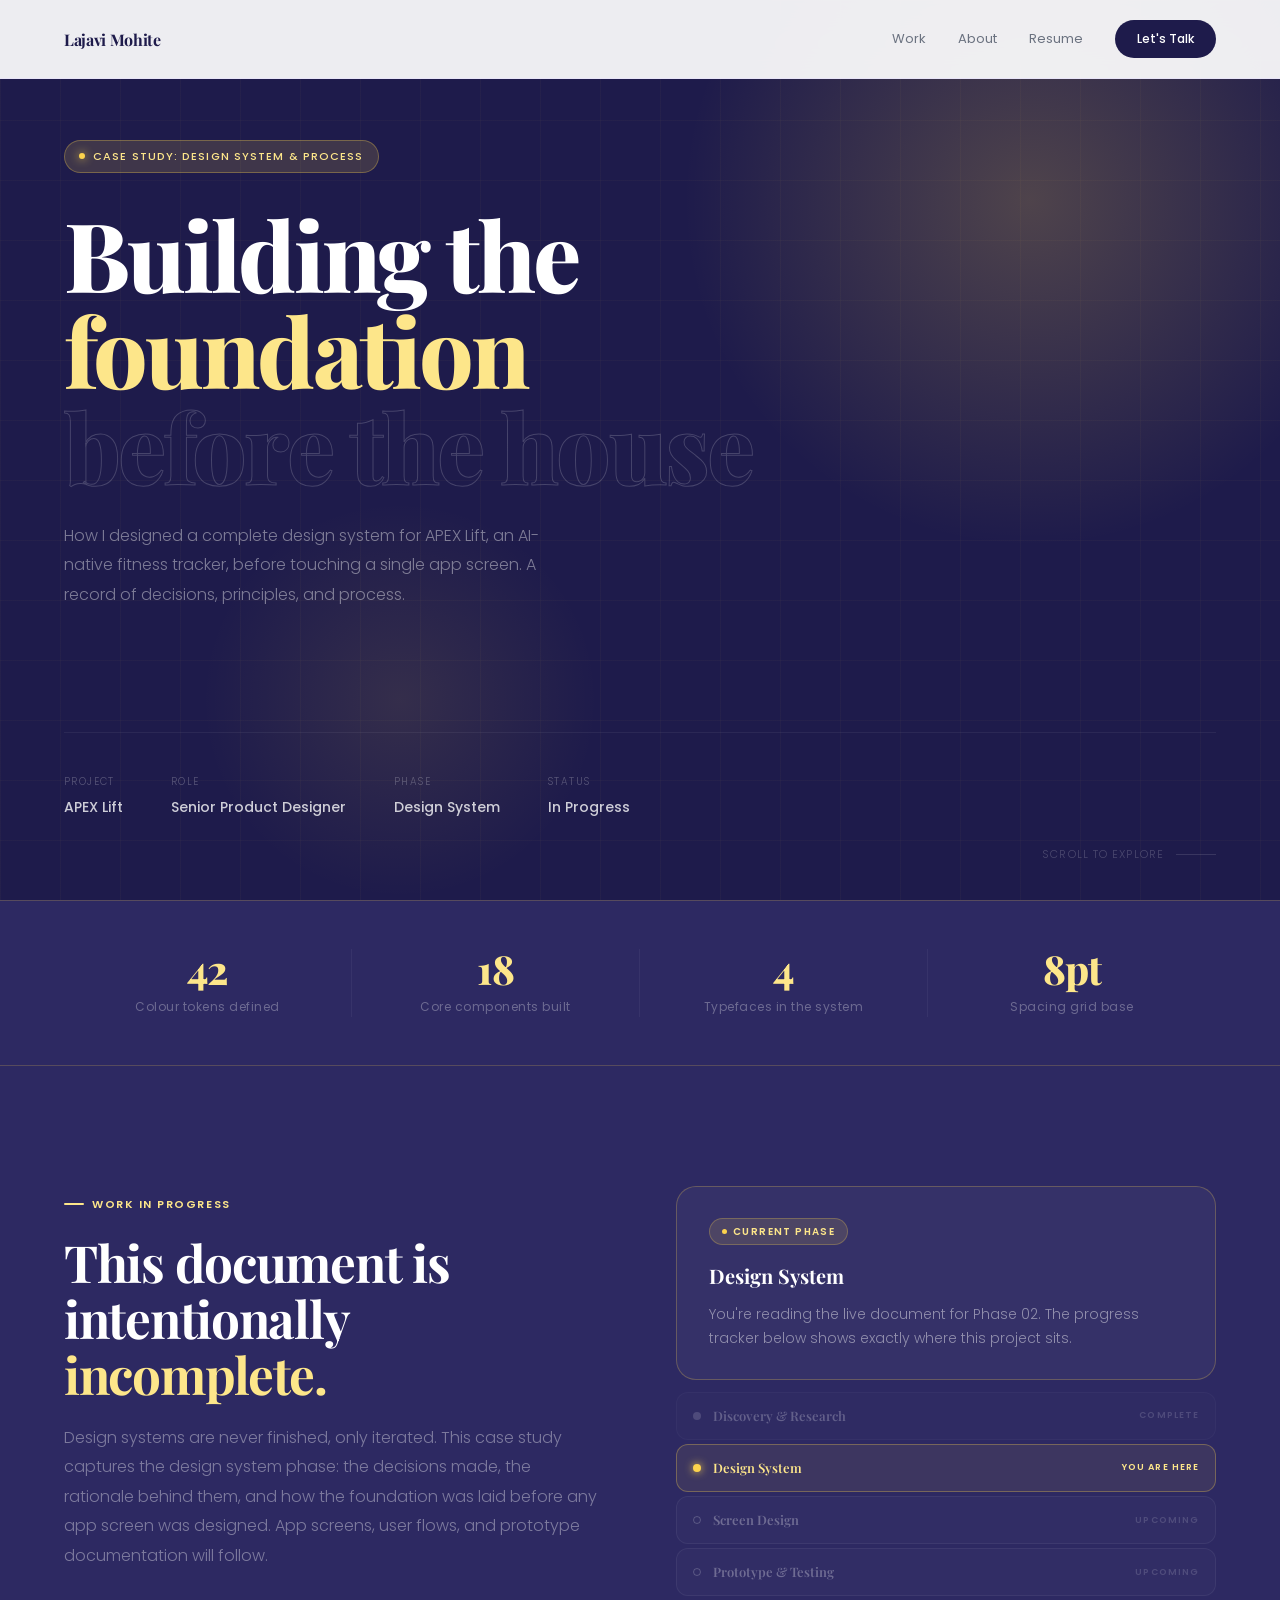
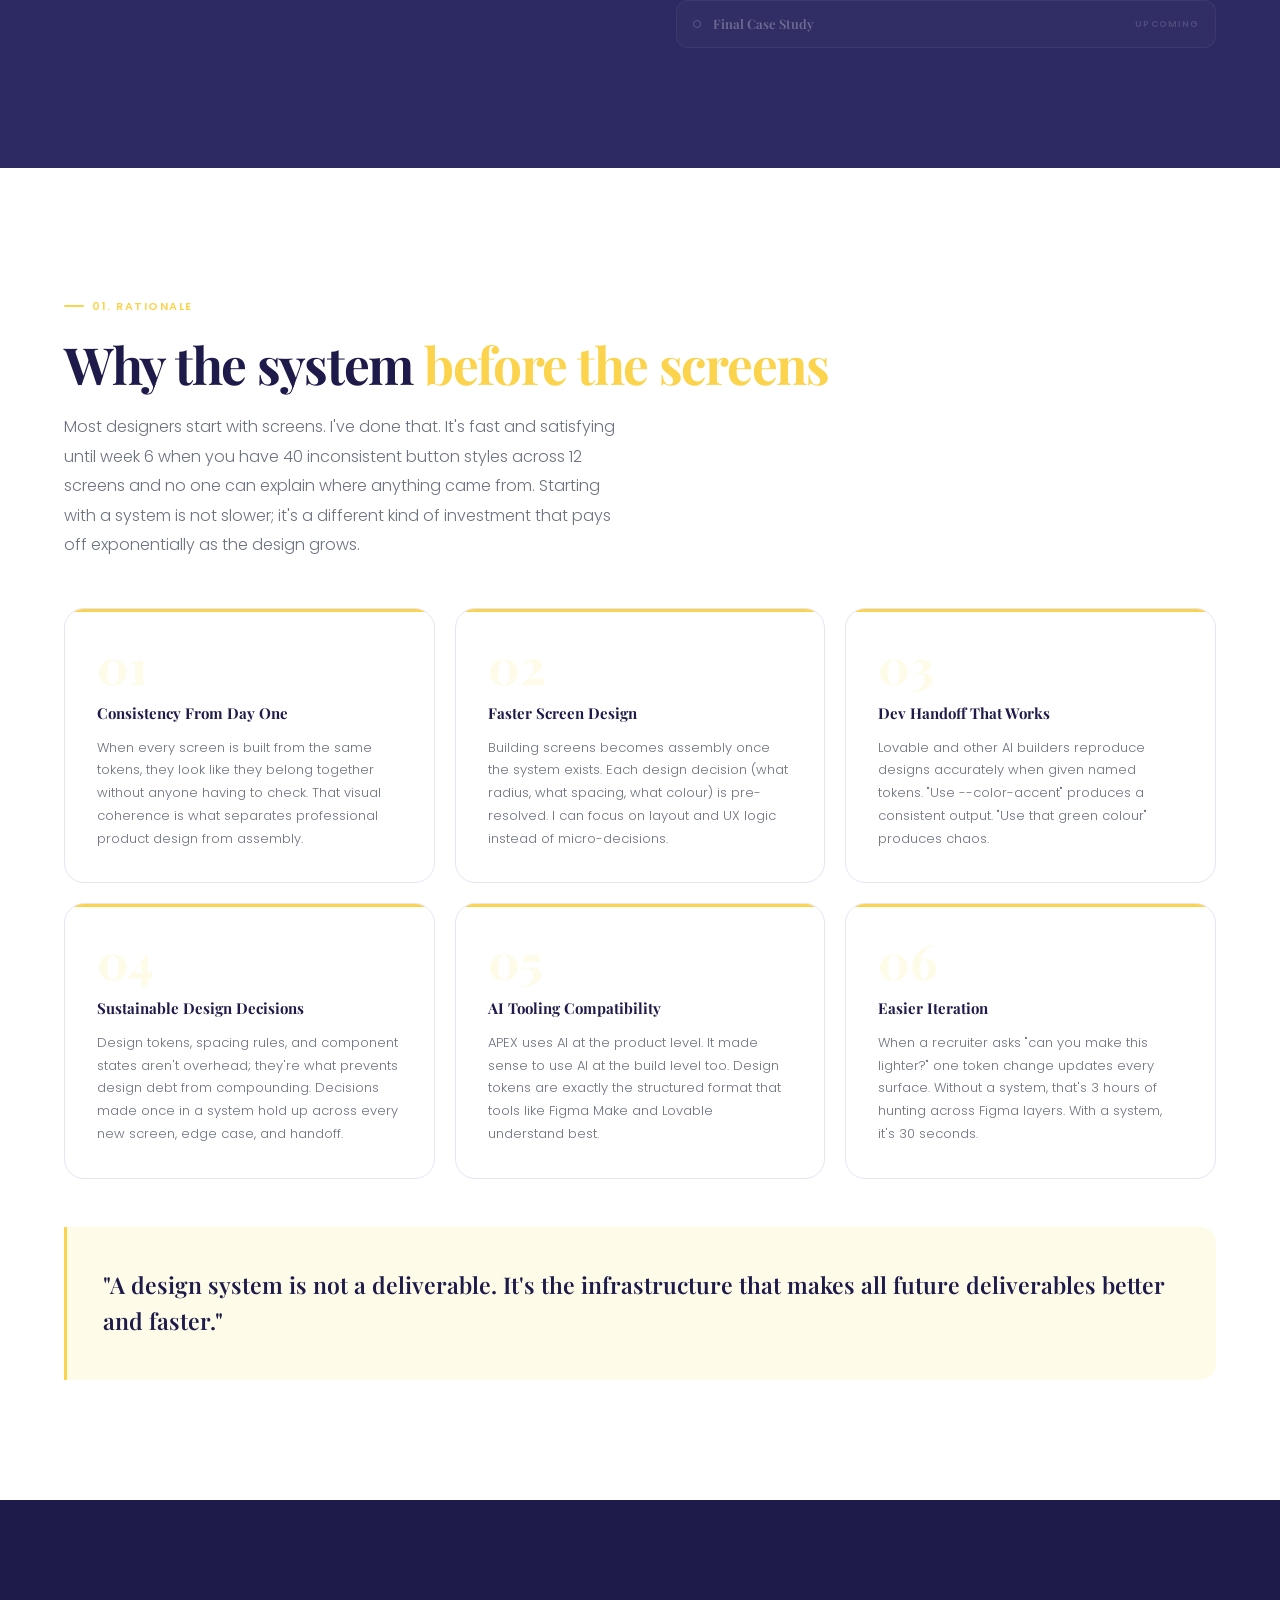
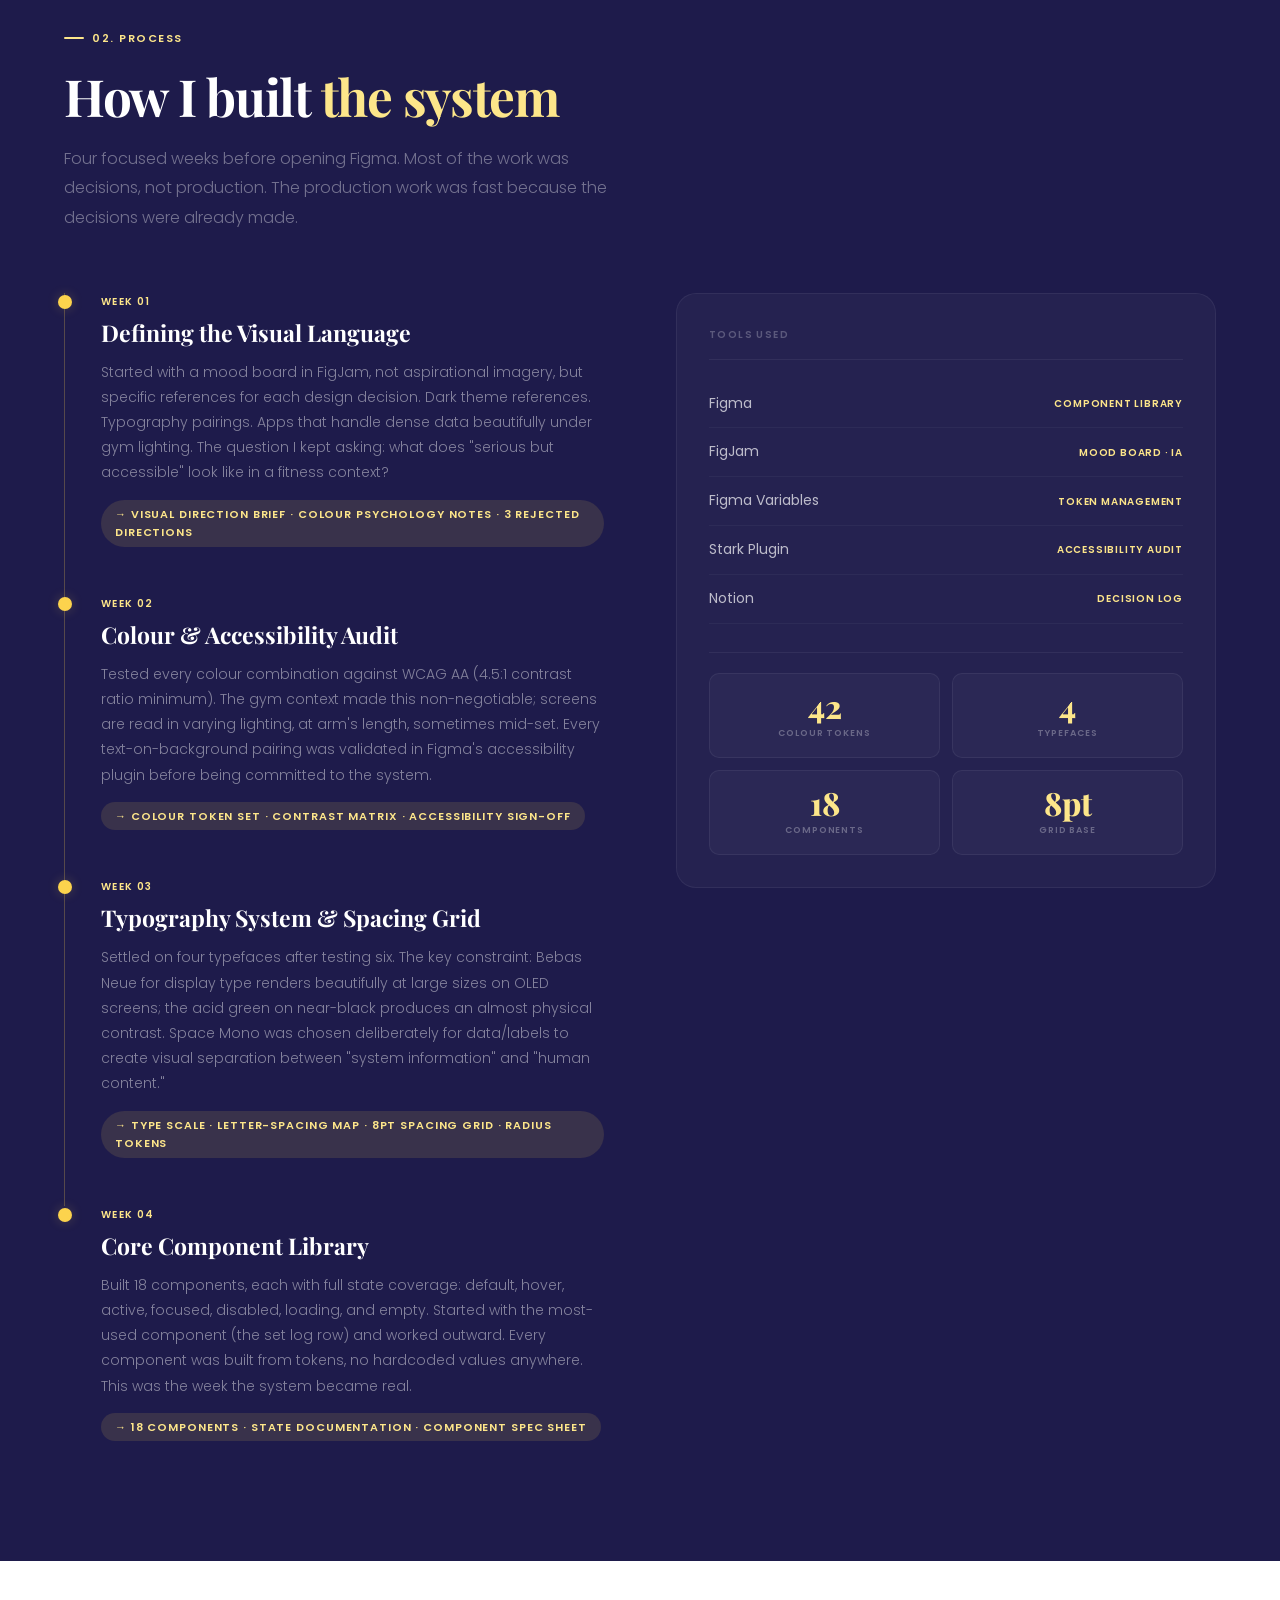
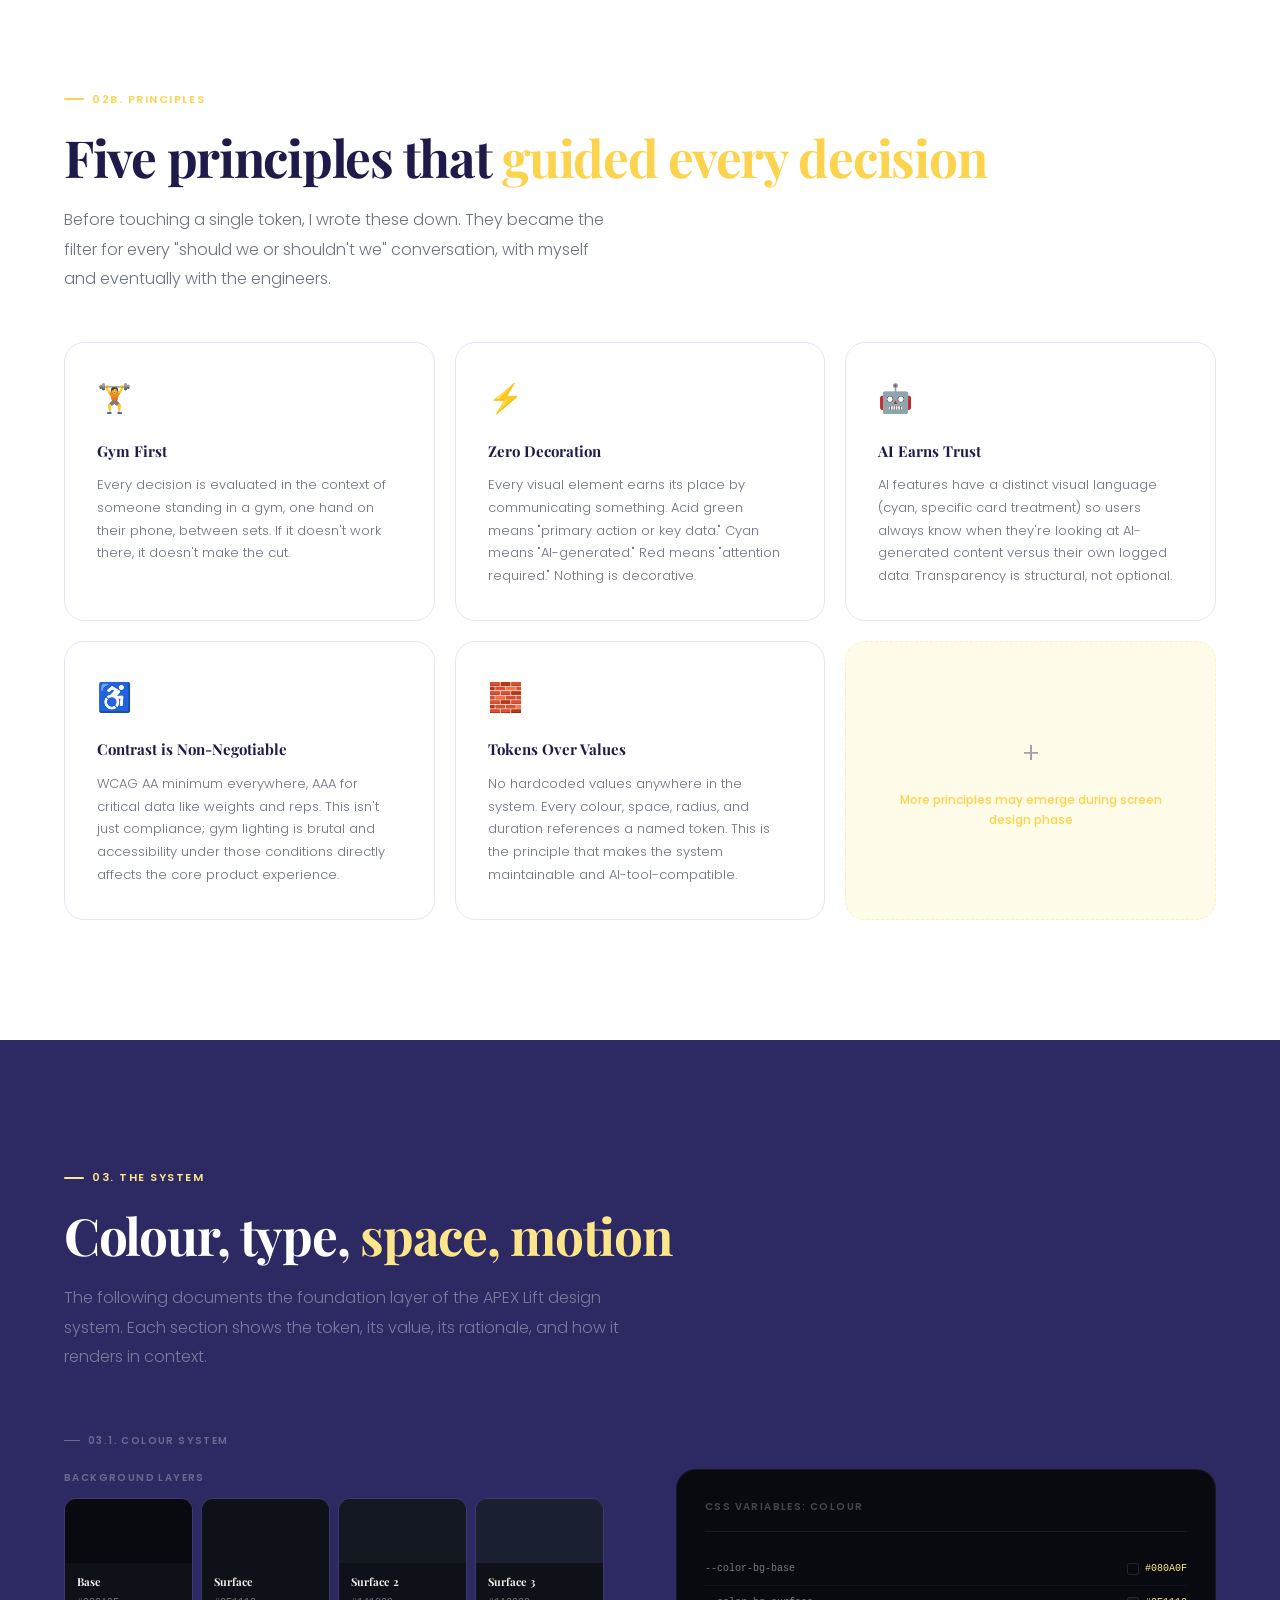
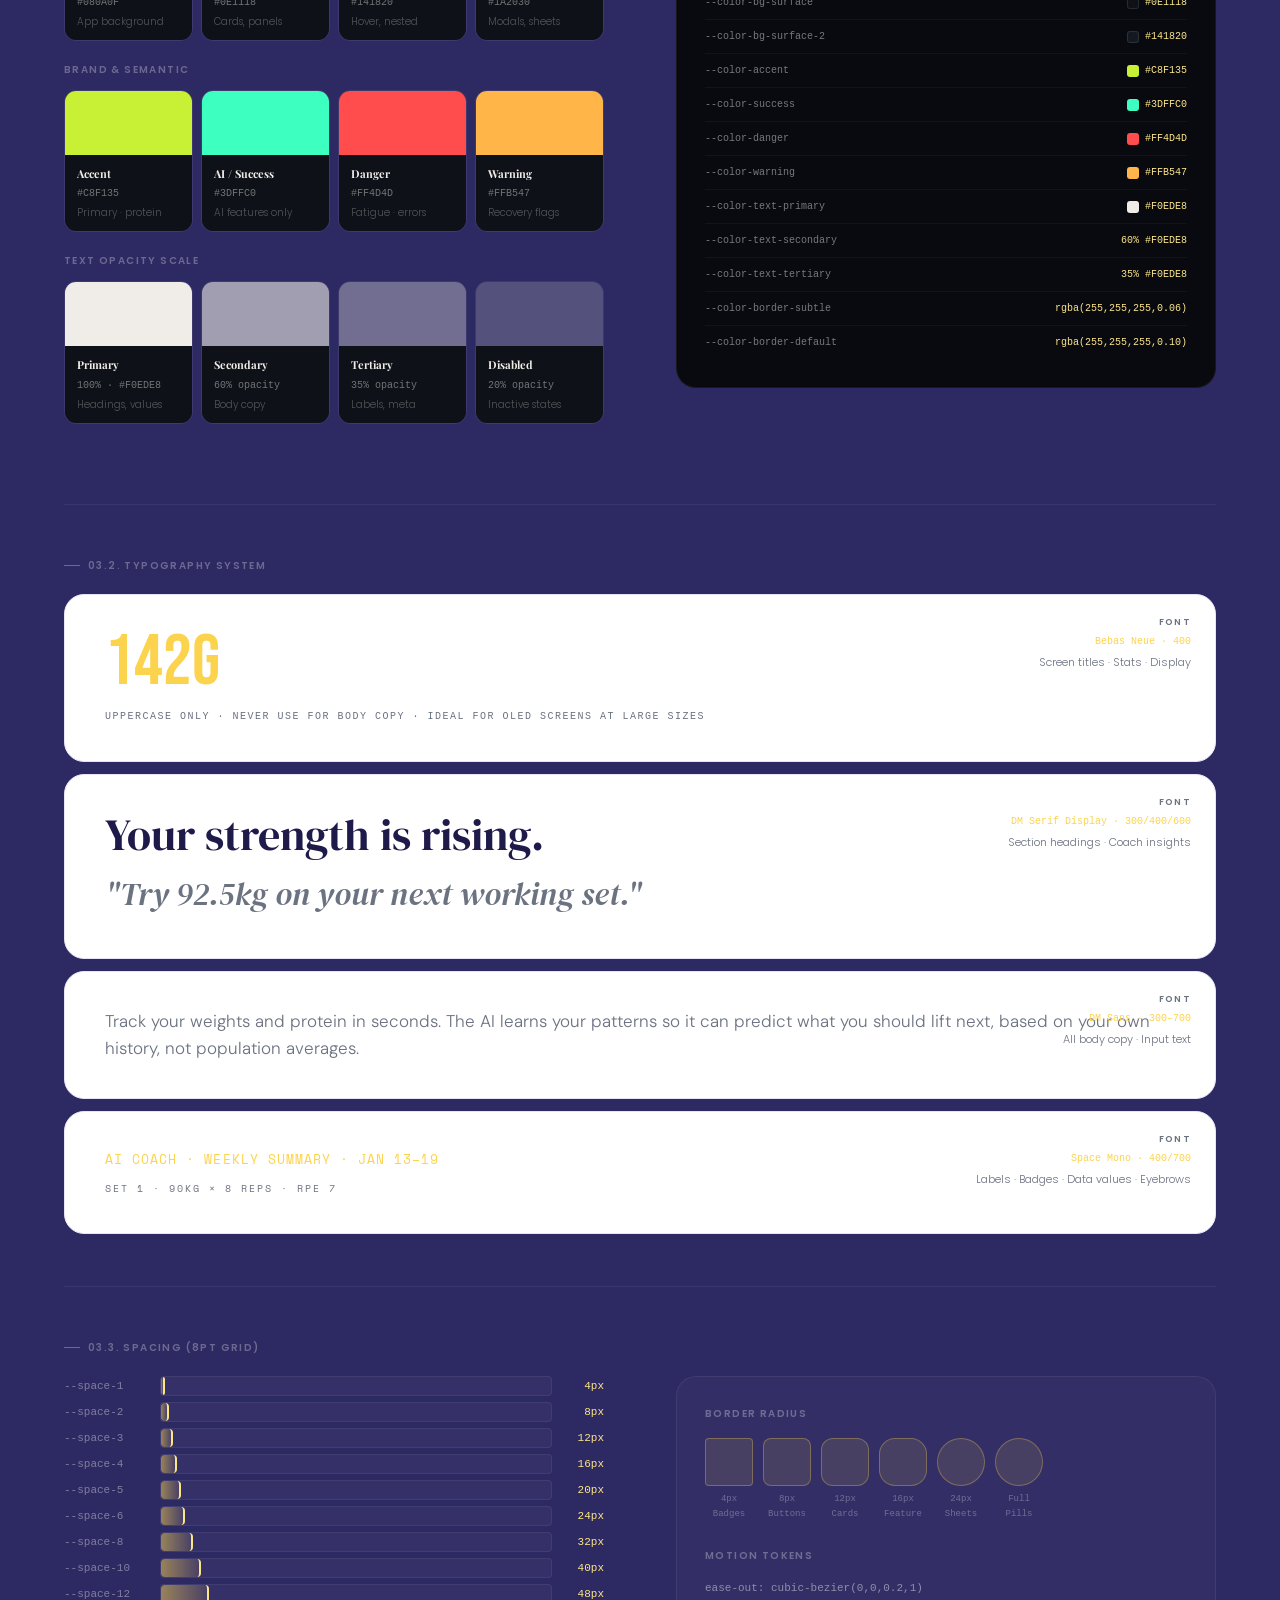
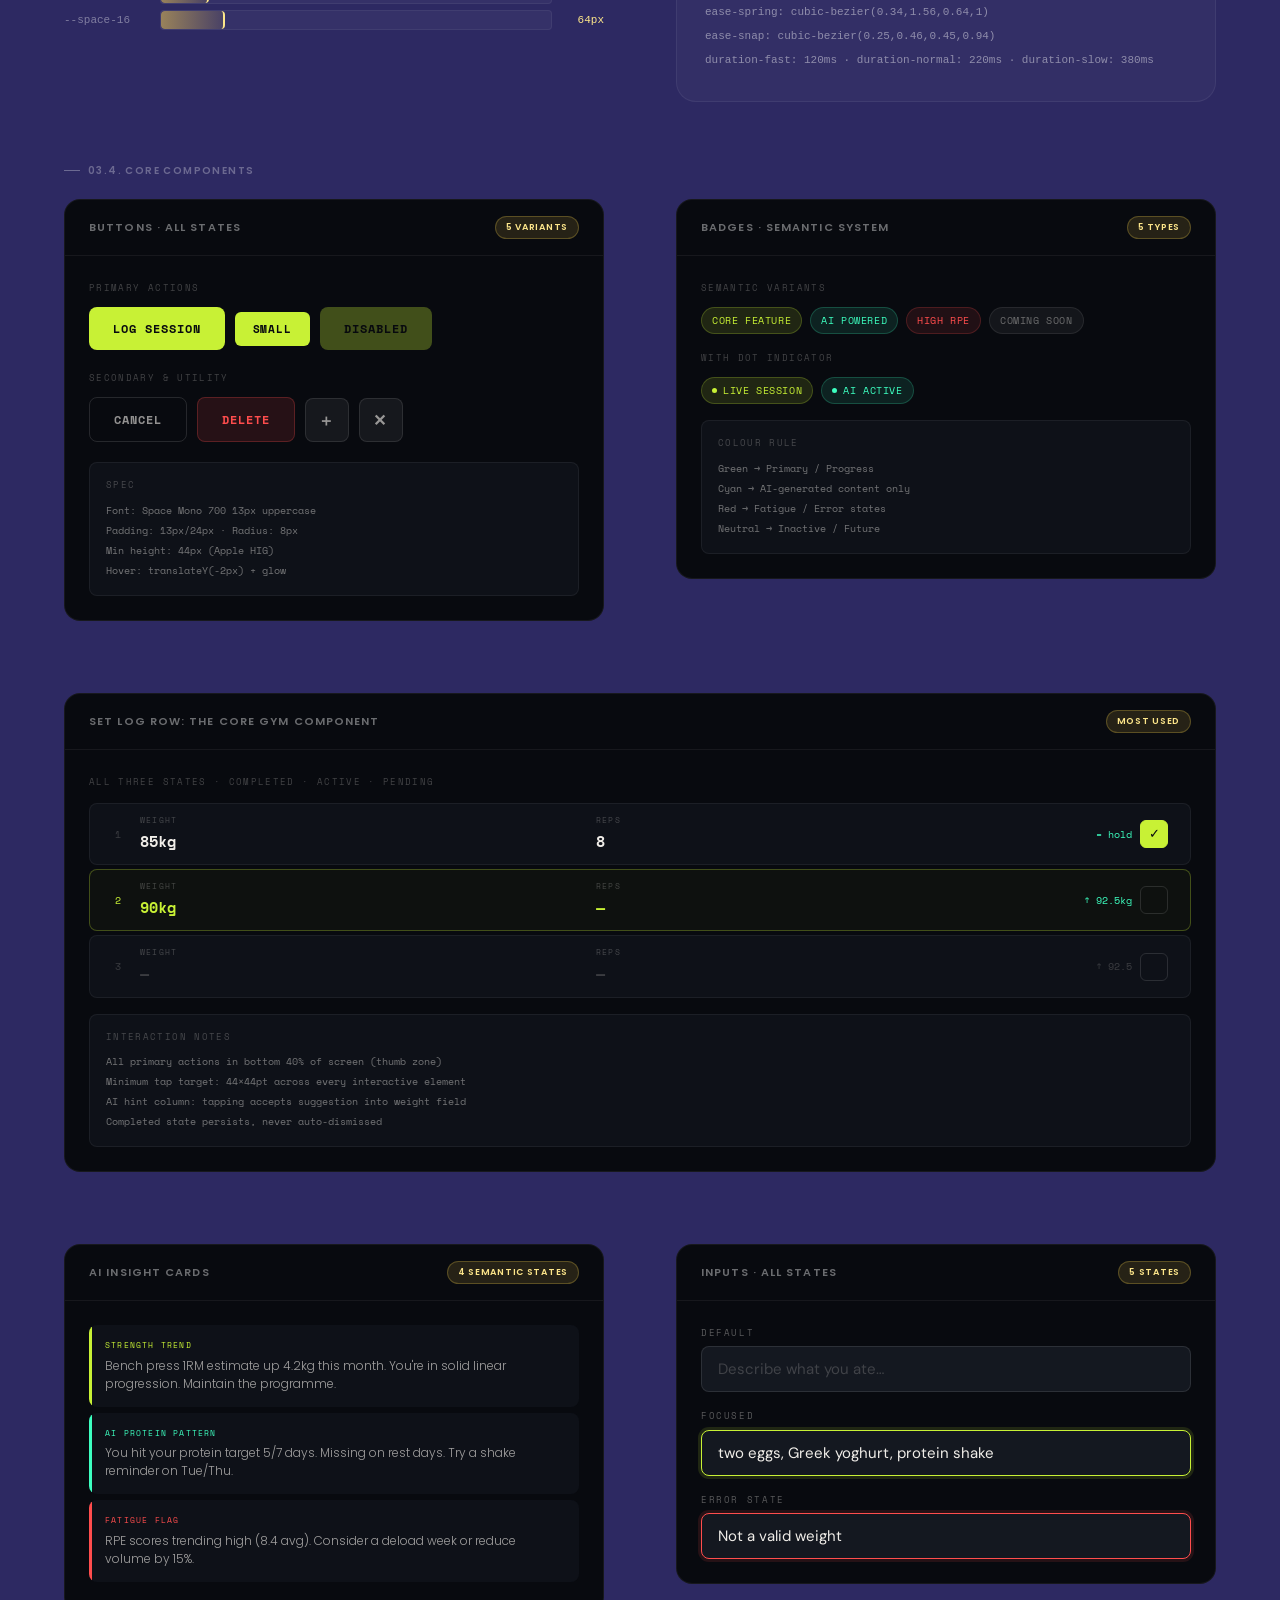
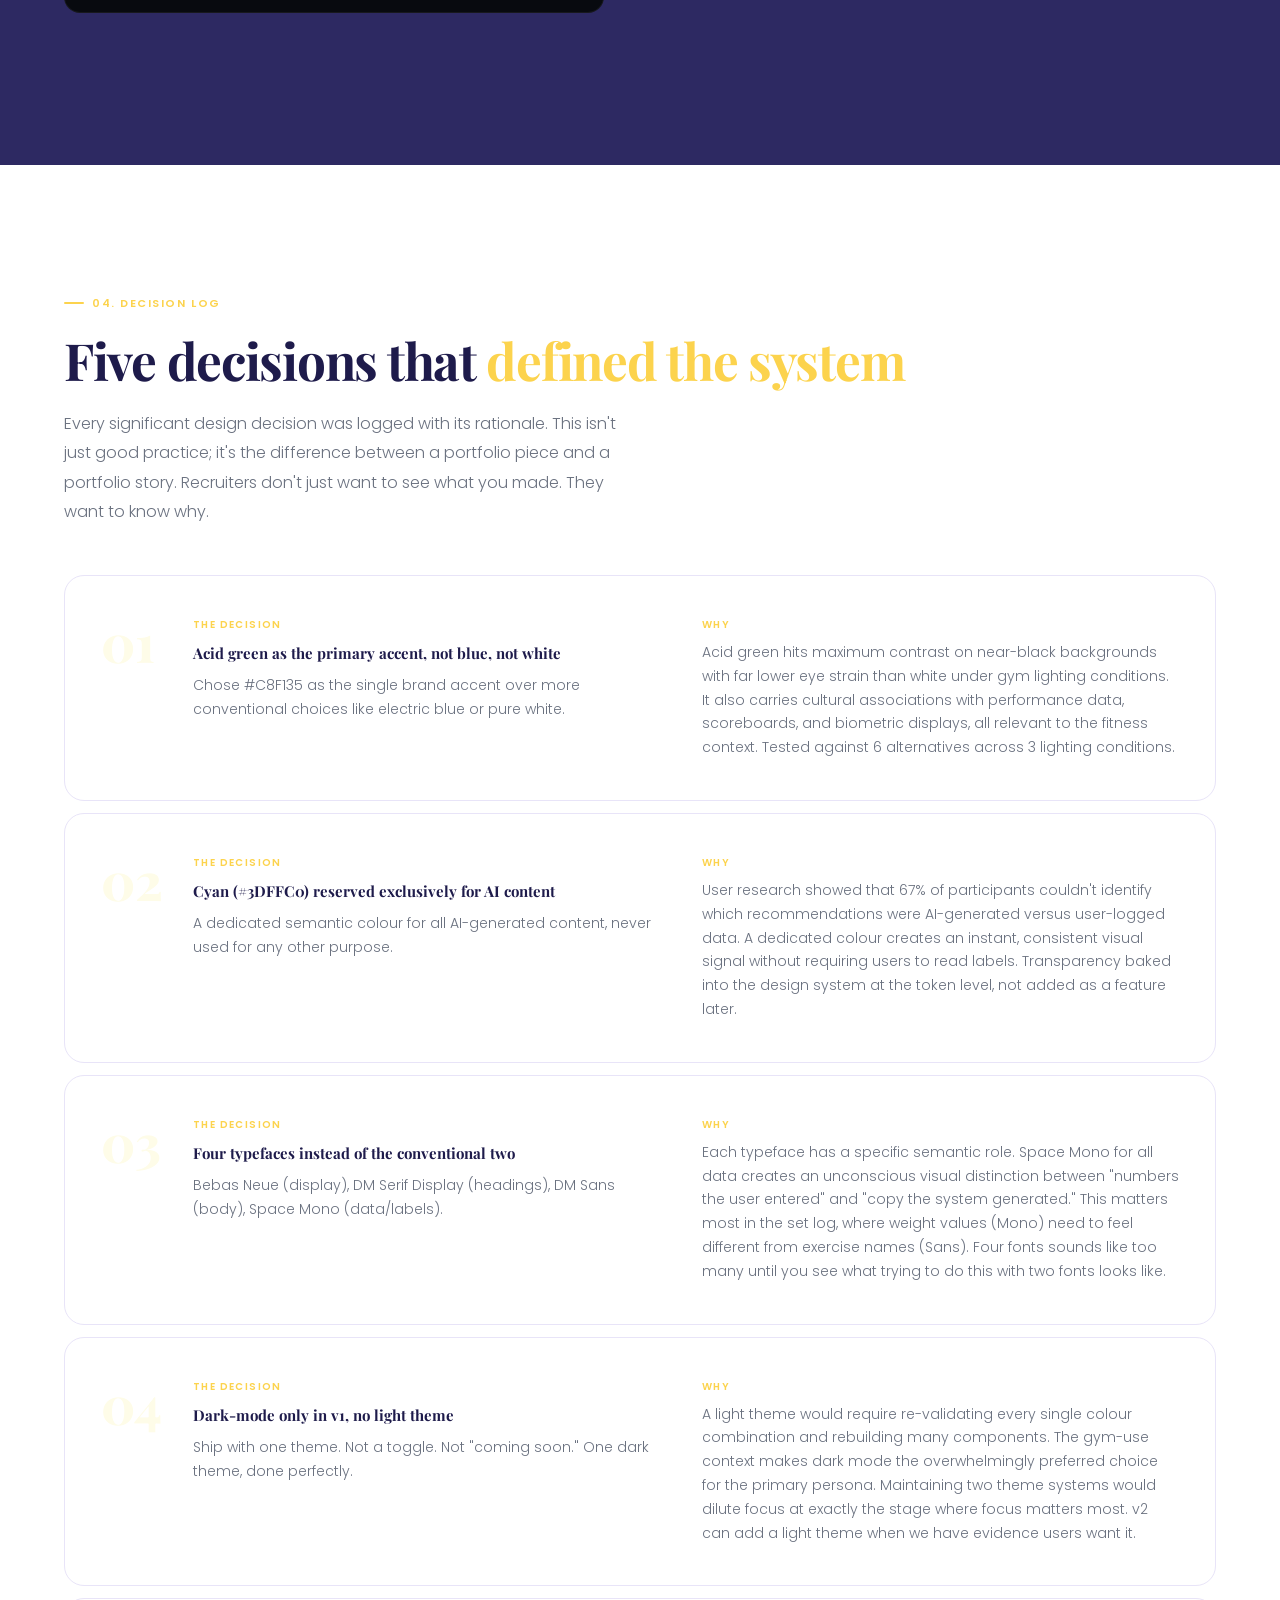
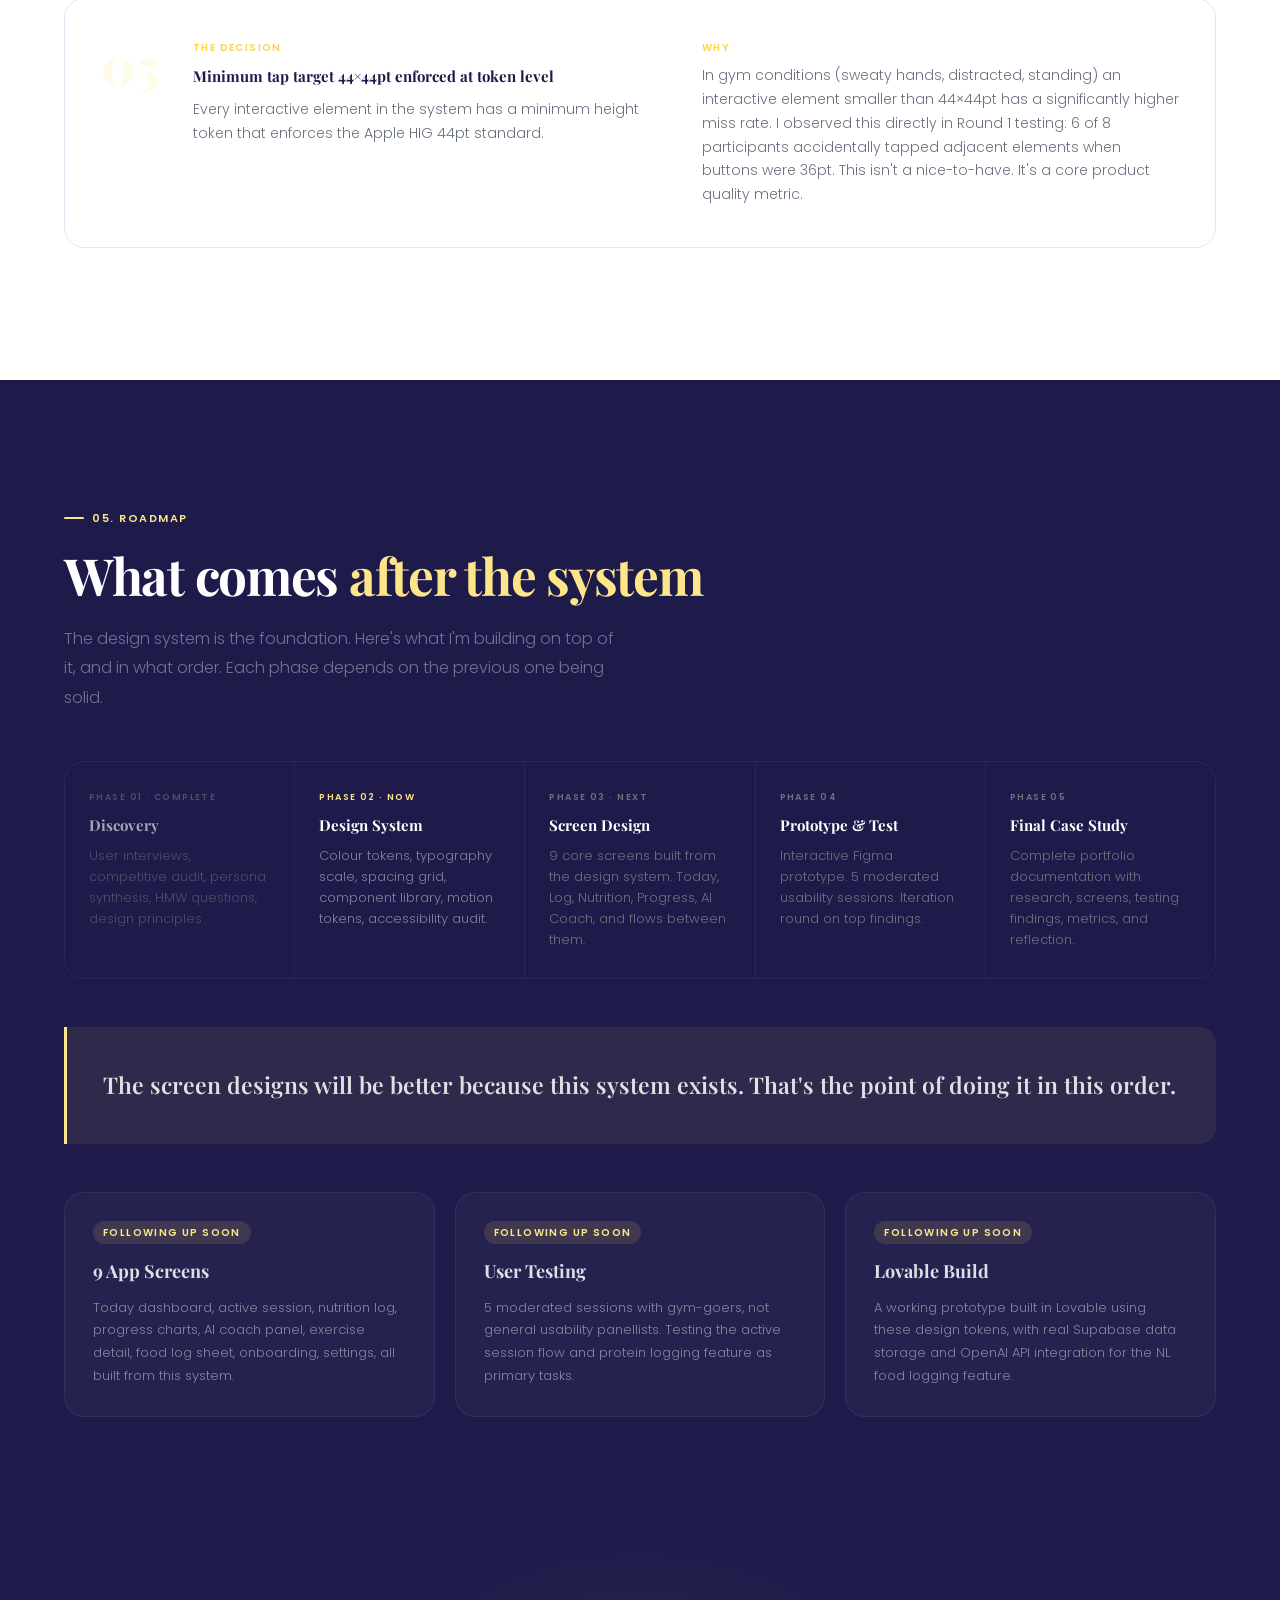
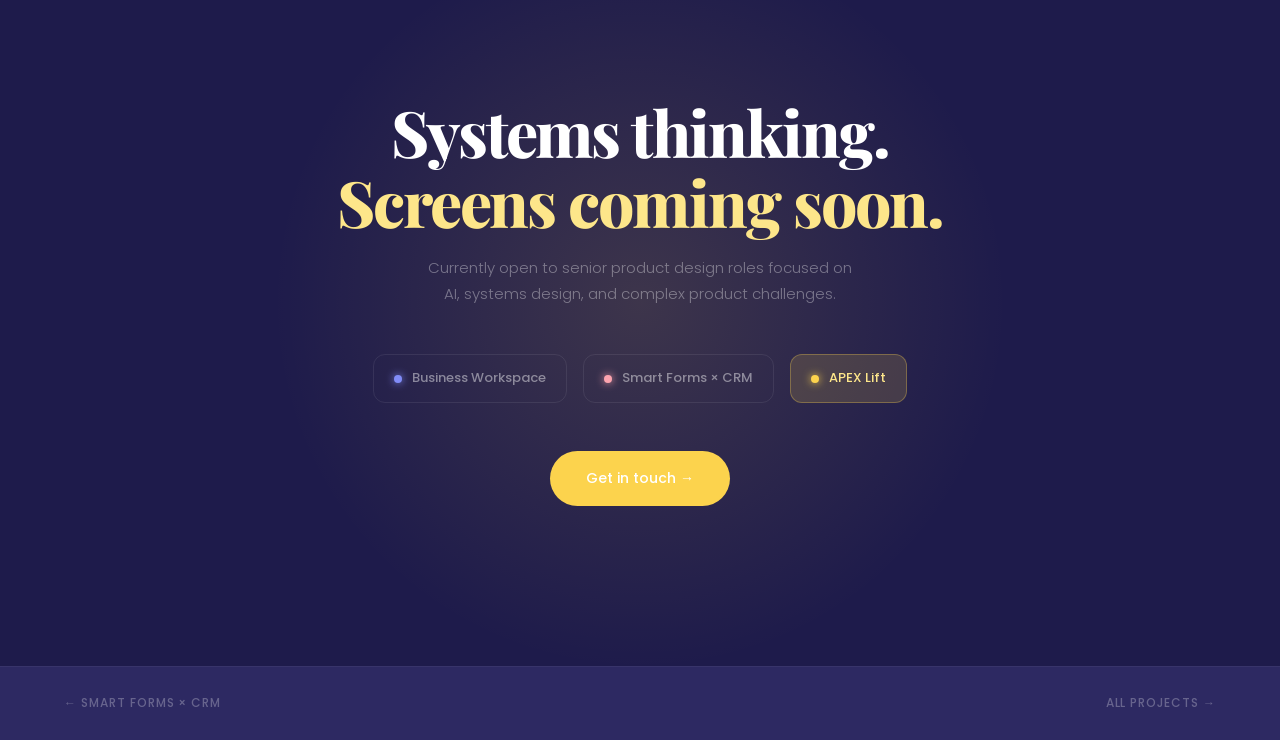
==== commit fe65e033: "Update fonts and colour palette across all pages Swap Syne → Playfair Display for all display/headin" ====
--- a/apex-ds-portfolio.html
+++ b/apex-ds-portfolio.html
@@ -6,17 +6,17 @@
   <title>APEX Lift — Design System · Lajavi Mohite</title>
   <link rel="preconnect" href="https://fonts.googleapis.com">
   <link rel="preconnect" href="https://fonts.gstatic.com" crossorigin>
-  <link href="https://fonts.googleapis.com/css2?family=Poppins:wght@300;400;500;600&family=Syne:wght@400;500;600;700;800&display=swap" rel="stylesheet">
+  <link href="https://fonts.googleapis.com/css2?family=Poppins:wght@300;400;500;600&family=Playfair+Display:ital,wght@0,400;0,500;0,600;0,700;0,800;1,400;1,700&display=swap" rel="stylesheet">
   <link href="https://fonts.googleapis.com/css2?family=Bebas+Neue&family=DM+Serif+Display:ital@0;1&family=DM+Sans:wght@300;400;500;600&family=Space+Mono:wght@400;700&display=swap" rel="stylesheet">
   <style>
     *, *::before, *::after { box-sizing: border-box; margin: 0; padding: 0; }
     :root {
-      --bg: #F7F8FC; --bg-2: #FFFFFF;
-      --dark: #080D1A; --dark-2: #0E1528;
-      --text: #080D1A; --text-muted: #6B7280; --border: #E5E7EB;
-      --accent: #16A34A; --accent-light: #DCFCE7; --accent-mid: #86EFAC;
-      --accent-bright: #22C55E; --accent-glow: rgba(22,163,74,0.22);
-      --poppins: 'Poppins', sans-serif; --syne: 'Syne', sans-serif;
+      --bg: #F8F7FF; --bg-2: #FFFFFF;
+      --dark: #1E1B4B; --dark-2: #2D2962;
+      --text: #1E1B4B; --text-muted: #6B7280; --border: #E8E4F8;
+      --accent: #FCD34D; --accent-light: #FEFCE8; --accent-mid: #FDE68A;
+      --accent-bright: #FCD34D; --accent-glow: rgba(252,211,77,0.22);
+      --poppins: 'Poppins', sans-serif; --syne: 'Playfair Display', serif;
     }
     html { scroll-behavior: smooth; }
     body { background: var(--bg); color: var(--text); font-family: var(--poppins); font-weight: 300; line-height: 1.7; overflow-x: hidden; }
@@ -26,19 +26,19 @@
     .nav-links { display: flex; gap: 32px; align-items: center; }
     .nav-links a { text-decoration: none; color: var(--text-muted); font-size: 13px; font-weight: 400; transition: color 0.2s; }
     .nav-links a:hover { color: var(--text); }
-    .nav-cta { background: #080D1A !important; color: #fff !important; padding: 9px 22px; border-radius: 100px; font-size: 12px !important; font-weight: 500 !important; }
+    .nav-cta { background: #1E1B4B !important; color: #fff !important; padding: 9px 22px; border-radius: 100px; font-size: 12px !important; font-weight: 500 !important; }
     .nav-cta:hover { opacity: 0.8 !important; color: #fff !important; }
 
     .hero { min-height: 100vh; display: grid; grid-template-rows: 1fr auto; padding: 140px 64px 80px; position: relative; overflow: hidden; background: var(--dark); }
-    .hero-glow  { position: absolute; width: 700px; height: 700px; background: radial-gradient(circle, rgba(22,163,74,0.22) 0%, transparent 70%); top: -150px; right: -100px; pointer-events: none; }
-    .hero-glow2 { position: absolute; width: 400px; height: 400px; background: radial-gradient(circle, rgba(22,163,74,0.10) 0%, transparent 70%); bottom: 0; left: 200px; pointer-events: none; }
-    .hero-grid  { position: absolute; inset: 0; pointer-events: none; background-image: linear-gradient(rgba(22,163,74,0.03) 1px, transparent 1px), linear-gradient(90deg, rgba(22,163,74,0.03) 1px, transparent 1px); background-size: 60px 60px; }
-    .hero-tag   { display: inline-flex; align-items: center; gap: 8px; background: rgba(22,163,74,0.15); border: 1px solid rgba(22,163,74,0.3); color: #86EFAC; padding: 6px 14px; border-radius: 100px; font-size: 11px; font-weight: 500; letter-spacing: 0.1em; text-transform: uppercase; width: fit-content; margin-bottom: 32px; }
+    .hero-glow  { position: absolute; width: 700px; height: 700px; background: radial-gradient(circle, rgba(252,211,77,0.22) 0%, transparent 70%); top: -150px; right: -100px; pointer-events: none; }
+    .hero-glow2 { position: absolute; width: 400px; height: 400px; background: radial-gradient(circle, rgba(252,211,77,0.10) 0%, transparent 70%); bottom: 0; left: 200px; pointer-events: none; }
+    .hero-grid  { position: absolute; inset: 0; pointer-events: none; background-image: linear-gradient(rgba(252,211,77,0.03) 1px, transparent 1px), linear-gradient(90deg, rgba(252,211,77,0.03) 1px, transparent 1px); background-size: 60px 60px; }
+    .hero-tag   { display: inline-flex; align-items: center; gap: 8px; background: rgba(252,211,77,0.15); border: 1px solid rgba(252,211,77,0.3); color: #FDE68A; padding: 6px 14px; border-radius: 100px; font-size: 11px; font-weight: 500; letter-spacing: 0.1em; text-transform: uppercase; width: fit-content; margin-bottom: 32px; }
     .hero-tag::before { content: ''; width: 6px; height: 6px; background: var(--accent-bright); border-radius: 50%; box-shadow: 0 0 10px var(--accent-bright); animation: blink 2s infinite; }
     @keyframes blink { 0%,100%{opacity:1;transform:scale(1)} 50%{opacity:0.4;transform:scale(0.8)} }
     .hero-content { position: relative; z-index: 2; }
     .hero-title  { font-family: var(--syne); font-size: clamp(48px,7.5vw,96px); font-weight: 800; line-height: 1.0; letter-spacing: -0.03em; color: #fff; margin-bottom: 28px; }
-    .hero-title .bright  { color: #86EFAC; }
+    .hero-title .bright  { color: #FDE68A; }
     .hero-title .outline { -webkit-text-stroke: 1px rgba(255,255,255,0.18); color: transparent; }
     .hero-desc   { font-size: 16px; font-weight: 300; color: rgba(255,255,255,0.42); max-width: 520px; line-height: 1.85; }
     .hero-meta-row { display: flex; gap: 48px; position: relative; z-index: 2; padding-top: 40px; border-top: 1px solid rgba(255,255,255,0.06); }
@@ -47,7 +47,7 @@
     .scroll-hint { position: absolute; bottom: 36px; right: 64px; z-index: 2; display: flex; align-items: center; gap: 12px; color: rgba(255,255,255,0.2); font-size: 11px; letter-spacing: 0.1em; text-transform: uppercase; }
     .scroll-hint::after { content: ''; width: 40px; height: 1px; background: rgba(255,255,255,0.12); }
 
-    .stats-bar { background: var(--dark-2); padding: 48px 64px; display: grid; grid-template-columns: repeat(4,1fr); border-top: 1px solid rgba(22,163,74,0.2); border-bottom: 1px solid rgba(22,163,74,0.2); }
+    .stats-bar { background: var(--dark-2); padding: 48px 64px; display: grid; grid-template-columns: repeat(4,1fr); border-top: 1px solid rgba(252,211,77,0.2); border-bottom: 1px solid rgba(252,211,77,0.2); }
     .stat { padding: 0 32px; text-align: center; border-right: 1px solid rgba(255,255,255,0.05); }
     .stat:last-child { border-right: none; }
     .stat-n { font-family: var(--syne); font-size: 40px; font-weight: 800; color: var(--accent-mid); letter-spacing: -0.03em; line-height: 1; margin-bottom: 8px; }
@@ -75,8 +75,8 @@
     .three-col { display: grid; grid-template-columns: 1fr 1fr 1fr; gap: 20px; }
 
     /* WIP banner */
-    .wip-banner { background: rgba(255,255,255,0.04); border: 1px solid rgba(22,163,74,0.25); border-radius: 20px; padding: 28px 32px; margin-bottom: 12px; }
-    .wip-tag { display: inline-flex; align-items: center; gap: 6px; font-size: 10px; font-weight: 600; letter-spacing: 0.14em; text-transform: uppercase; color: var(--accent-mid); background: rgba(22,163,74,0.12); border: 1px solid rgba(22,163,74,0.25); border-radius: 100px; padding: 4px 12px; margin-bottom: 14px; }
+    .wip-banner { background: rgba(255,255,255,0.04); border: 1px solid rgba(252,211,77,0.25); border-radius: 20px; padding: 28px 32px; margin-bottom: 12px; }
+    .wip-tag { display: inline-flex; align-items: center; gap: 6px; font-size: 10px; font-weight: 600; letter-spacing: 0.14em; text-transform: uppercase; color: var(--accent-mid); background: rgba(252,211,77,0.12); border: 1px solid rgba(252,211,77,0.25); border-radius: 100px; padding: 4px 12px; margin-bottom: 14px; }
     .wip-tag::before { content: ''; width: 5px; height: 5px; border-radius: 50%; background: var(--accent-bright); animation: blink 2s infinite; }
     .wip-headline { font-family: var(--syne); font-size: 20px; font-weight: 700; color: #fff; margin-bottom: 10px; }
     .wip-body { font-size: 14px; color: rgba(255,255,255,0.45); line-height: 1.7; }
@@ -84,14 +84,14 @@
     /* Phase tracker */
     .phase-tracker { display: flex; flex-direction: column; gap: 4px; margin-top: 12px; }
     .phase-row { display: flex; align-items: center; gap: 12px; padding: 12px 16px; border-radius: 12px; border: 1px solid rgba(255,255,255,0.06); background: rgba(255,255,255,0.02); }
-    .phase-row.active { background: rgba(22,163,74,0.08); border-color: rgba(22,163,74,0.3); }
+    .phase-row.active { background: rgba(252,211,77,0.08); border-color: rgba(252,211,77,0.3); }
     .phase-row.done { opacity: 0.5; }
     .phase-dot { width: 8px; height: 8px; border-radius: 50%; flex-shrink: 0; }
     .phase-dot.done { background: rgba(255,255,255,0.3); }
     .phase-dot.active { background: var(--accent-bright); box-shadow: 0 0 8px var(--accent-bright); }
     .phase-dot.pending { background: transparent; border: 1.5px solid rgba(255,255,255,0.2); }
     .phase-name { font-family: var(--syne); font-size: 13px; font-weight: 600; flex: 1; }
-    .phase-row.active .phase-name { color: #86EFAC; }
+    .phase-row.active .phase-name { color: #FDE68A; }
     .phase-row.done .phase-name { color: rgba(255,255,255,0.5); }
     .phase-row:not(.active):not(.done) .phase-name { color: rgba(255,255,255,0.3); }
     .phase-status { font-size: 9px; font-weight: 600; letter-spacing: 0.12em; text-transform: uppercase; }
@@ -102,24 +102,24 @@
     /* Reason cards */
     .reason-card { padding: 32px; border-radius: 20px; border: 1px solid var(--border); background: var(--bg-2); transition: transform 0.3s, box-shadow 0.3s; position: relative; overflow: hidden; }
     .reason-card::before { content: ''; position: absolute; top: 0; left: 0; right: 0; height: 3px; background: var(--accent); }
-    .reason-card:hover { transform: translateY(-4px); box-shadow: 0 20px 50px rgba(22,163,74,0.08); }
+    .reason-card:hover { transform: translateY(-4px); box-shadow: 0 20px 50px rgba(252,211,77,0.08); }
     .reason-num { font-family: var(--syne); font-size: 48px; font-weight: 800; color: var(--accent-light); line-height: 1; margin-bottom: 12px; }
     .reason-title { font-family: var(--syne); font-size: 15px; font-weight: 700; margin-bottom: 10px; }
     .reason-body { font-size: 13px; font-weight: 300; color: var(--text-muted); line-height: 1.75; }
 
     /* Pull quote */
     .pull-quote { font-family: var(--syne); font-size: clamp(17px,1.8vw,23px); font-weight: 600; line-height: 1.6; padding: 40px 36px; background: var(--accent-light); border-left: 3px solid var(--accent); border-radius: 0 16px 16px 0; color: var(--text); margin-top: 48px; }
-    section.dark .pull-quote { background: rgba(22,163,74,0.08); border-left-color: var(--accent-mid); color: rgba(255,255,255,0.85); }
+    section.dark .pull-quote { background: rgba(252,211,77,0.08); border-left-color: var(--accent-mid); color: rgba(255,255,255,0.85); }
 
     /* Process */
     .process-timeline { display: flex; flex-direction: column; }
-    .process-step { padding: 0 0 48px 36px; border-left: 1px solid rgba(22,163,74,0.25); position: relative; }
+    .process-step { padding: 0 0 48px 36px; border-left: 1px solid rgba(252,211,77,0.25); position: relative; }
     .process-step:last-child { padding-bottom: 0; border-left-color: transparent; }
     .process-dot { position: absolute; left: -7px; top: 2px; width: 14px; height: 14px; border-radius: 50%; background: var(--accent-bright); box-shadow: 0 0 12px var(--accent-glow); }
     .process-week  { font-size: 10px; font-weight: 600; letter-spacing: 0.14em; text-transform: uppercase; color: var(--accent-mid); margin-bottom: 8px; }
     .process-title { font-family: var(--syne); font-size: clamp(18px,1.8vw,24px); font-weight: 700; line-height: 1.3; margin-bottom: 12px; color: #fff; }
     .process-body  { font-size: 14px; font-weight: 300; color: rgba(255,255,255,0.45); line-height: 1.8; }
-    .process-output { display: inline-flex; align-items: center; gap: 8px; margin-top: 14px; font-size: 11px; font-weight: 600; letter-spacing: 0.08em; text-transform: uppercase; color: #86EFAC; background: rgba(22,163,74,0.12); padding: 5px 14px; border-radius: 100px; }
+    .process-output { display: inline-flex; align-items: center; gap: 8px; margin-top: 14px; font-size: 11px; font-weight: 600; letter-spacing: 0.08em; text-transform: uppercase; color: #FDE68A; background: rgba(252,211,77,0.12); padding: 5px 14px; border-radius: 100px; }
 
     /* Tools aside */
     .tools-aside { background: rgba(255,255,255,0.03); border: 1px solid rgba(255,255,255,0.06); border-radius: 20px; padding: 32px; position: sticky; top: 90px; }
@@ -135,11 +135,11 @@
 
     /* Principle cards */
     .principle-card { padding: 32px; border-radius: 20px; border: 1px solid var(--border); background: var(--bg-2); transition: transform 0.3s, box-shadow 0.3s; }
-    .principle-card:hover { transform: translateY(-4px); box-shadow: 0 16px 48px rgba(22,163,74,0.08); }
+    .principle-card:hover { transform: translateY(-4px); box-shadow: 0 16px 48px rgba(252,211,77,0.08); }
     .principle-icon  { font-size: 28px; margin-bottom: 16px; }
     .principle-title { font-family: var(--syne); font-size: 15px; font-weight: 700; margin-bottom: 10px; }
     .principle-body  { font-size: 13px; font-weight: 300; color: var(--text-muted); line-height: 1.75; }
-    .principle-placeholder { padding: 32px; border-radius: 20px; border: 1px dashed rgba(22,163,74,0.3); background: var(--accent-light); display: flex; align-items: center; justify-content: center; text-align: center; }
+    .principle-placeholder { padding: 32px; border-radius: 20px; border: 1px dashed rgba(252,211,77,0.3); background: var(--accent-light); display: flex; align-items: center; justify-content: center; text-align: center; }
 
     /* Colour system */
     .colour-group-label { font-size: 10px; font-weight: 600; letter-spacing: 0.14em; text-transform: uppercase; color: rgba(255,255,255,0.3); margin-bottom: 12px; }
@@ -179,14 +179,14 @@
     .spacing-item { display: flex; align-items: center; gap: 16px; }
     .spacing-name { font-family: monospace; font-size: 11px; color: rgba(255,255,255,0.4); width: 80px; flex-shrink: 0; }
     .spacing-bar-track { flex: 1; height: 20px; background: rgba(255,255,255,0.04); border-radius: 4px; overflow: hidden; border: 1px solid rgba(255,255,255,0.06); }
-    .spacing-bar-fill { height: 100%; background: linear-gradient(90deg, rgba(134,239,172,0.5), rgba(134,239,172,0.1)); border-radius: 4px; border-right: 2px solid #86EFAC; }
-    .spacing-value { font-family: monospace; font-size: 11px; color: #86EFAC; width: 36px; text-align: right; flex-shrink: 0; }
+    .spacing-bar-fill { height: 100%; background: linear-gradient(90deg, rgba(252,211,77,0.5), rgba(252,211,77,0.1)); border-radius: 4px; border-right: 2px solid #FDE68A; }
+    .spacing-value { font-family: monospace; font-size: 11px; color: #FDE68A; width: 36px; text-align: right; flex-shrink: 0; }
 
     /* Component panels */
     .component-panel { background: #080A0F; border-radius: 16px; overflow: hidden; border: 1px solid rgba(255,255,255,0.06); }
     .component-panel-header { padding: 16px 24px; border-bottom: 1px solid rgba(255,255,255,0.06); display: flex; justify-content: space-between; align-items: center; }
     .panel-title { font-size: 11px; font-weight: 600; letter-spacing: 0.1em; text-transform: uppercase; color: rgba(255,255,255,0.4); }
-    .panel-badge { font-size: 9px; font-weight: 600; letter-spacing: 0.08em; text-transform: uppercase; background: rgba(22,163,74,0.12); border: 1px solid rgba(22,163,74,0.25); color: #86EFAC; border-radius: 100px; padding: 3px 10px; }
+    .panel-badge { font-size: 9px; font-weight: 600; letter-spacing: 0.08em; text-transform: uppercase; background: rgba(252,211,77,0.12); border: 1px solid rgba(252,211,77,0.25); color: #FDE68A; border-radius: 100px; padding: 3px 10px; }
     .component-panel-body { padding: 24px; }
 
     /* DS buttons */
@@ -239,7 +239,7 @@
 
     /* Decision blocks */
     .decision-block { padding: 40px 36px; background: var(--bg-2); border: 1px solid var(--border); border-radius: 20px; margin-bottom: 12px; display: grid; grid-template-columns: 60px 1fr 1fr; gap: 32px; align-items: start; transition: transform 0.3s, box-shadow 0.3s; }
-    .decision-block:hover { transform: translateY(-3px); box-shadow: 0 16px 48px rgba(22,163,74,0.08); }
+    .decision-block:hover { transform: translateY(-3px); box-shadow: 0 16px 48px rgba(252,211,77,0.08); }
     .decision-num { font-family: var(--syne); font-size: 52px; font-weight: 800; color: var(--accent-light); line-height: 1; }
     .decision-col-label { font-size: 10px; font-weight: 600; letter-spacing: 0.14em; text-transform: uppercase; color: var(--accent); margin-bottom: 8px; }
     .decision-col-title { font-family: var(--syne); font-size: 15px; font-weight: 700; color: var(--text); margin-bottom: 8px; }
@@ -263,7 +263,7 @@
     /* Upcoming cards */
     .upcoming-grid { display: grid; grid-template-columns: 1fr 1fr 1fr; gap: 20px; margin-top: 48px; }
     .upcoming-card { padding: 28px; background: rgba(255,255,255,0.03); border: 1px solid rgba(255,255,255,0.06); border-radius: 20px; }
-    .upcoming-tag   { font-size: 10px; font-weight: 600; letter-spacing: 0.14em; text-transform: uppercase; color: var(--accent-mid); background: rgba(22,163,74,0.12); padding: 3px 10px; border-radius: 100px; width: fit-content; margin-bottom: 12px; }
+    .upcoming-tag   { font-size: 10px; font-weight: 600; letter-spacing: 0.14em; text-transform: uppercase; color: var(--accent-mid); background: rgba(252,211,77,0.12); padding: 3px 10px; border-radius: 100px; width: fit-content; margin-bottom: 12px; }
     .upcoming-title { font-family: var(--syne); font-size: 18px; font-weight: 700; color: rgba(255,255,255,0.85); margin-bottom: 10px; }
     .upcoming-desc  { font-size: 13px; font-weight: 300; color: rgba(255,255,255,0.45); line-height: 1.75; }
 
@@ -272,7 +272,7 @@
 
     /* Closing */
     .closing { background: var(--dark); padding: 160px 64px; text-align: center; position: relative; overflow: hidden; }
-    .c-glow  { position: absolute; width: 800px; height: 800px; background: radial-gradient(circle, rgba(22,163,74,0.14) 0%, transparent 65%); left: 50%; top: 50%; transform: translate(-50%,-50%); pointer-events: none; }
+    .c-glow  { position: absolute; width: 800px; height: 800px; background: radial-gradient(circle, rgba(252,211,77,0.14) 0%, transparent 65%); left: 50%; top: 50%; transform: translate(-50%,-50%); pointer-events: none; }
     .c-title { font-family: var(--syne); font-size: clamp(36px,5vw,68px); font-weight: 800; letter-spacing: -0.03em; color: #fff; line-height: 1.1; margin-bottom: 18px; position: relative; z-index: 2; }
     .c-title span { color: var(--accent-mid); }
     .c-sub   { font-size: 15px; font-weight: 300; color: rgba(255,255,255,0.36); max-width: 440px; margin: 0 auto 48px; position: relative; z-index: 2; }
@@ -280,9 +280,9 @@
     .ps-card { display: flex; align-items: center; gap: 10px; padding: 12px 20px; border-radius: 12px; text-decoration: none; border: 1px solid rgba(255,255,255,0.08); transition: all 0.25s; font-size: 13px; font-weight: 500; color: rgba(255,255,255,0.45); }
     .ps-card:hover { background: rgba(255,255,255,0.05); color: #fff; }
     .ps-dot  { width: 8px; height: 8px; border-radius: 50%; flex-shrink: 0; }
-    .ps-card.active { background: rgba(22,163,74,0.15); border-color: rgba(22,163,74,0.3); color: var(--accent-mid); }
+    .ps-card.active { background: rgba(252,211,77,0.15); border-color: rgba(252,211,77,0.3); color: var(--accent-mid); }
     .btn-prim { display: inline-flex; align-items: center; gap: 8px; padding: 16px 36px; background: var(--accent); color: #fff; font-family: var(--poppins); font-size: 14px; font-weight: 500; text-decoration: none; border-radius: 100px; transition: all 0.3s; position: relative; z-index: 2; }
-    .btn-prim:hover { background: #15803D; transform: translateY(-2px); box-shadow: 0 12px 40px rgba(22,163,74,0.4); }
+    .btn-prim:hover { background: #F59E0B; transform: translateY(-2px); box-shadow: 0 12px 40px rgba(252,211,77,0.4); }
     .bottom { background: var(--dark-2); padding: 26px 64px; display: flex; justify-content: space-between; align-items: center; border-top: 1px solid rgba(255,255,255,0.05); }
     .bottom a { color: rgba(255,255,255,0.28); text-decoration: none; font-size: 12px; font-weight: 500; letter-spacing: 0.08em; text-transform: uppercase; transition: color 0.2s; }
     .bottom a:hover { color: #fff; }
@@ -602,12 +602,12 @@
       <div style="background:rgba(255,255,255,0.03);border:1px solid rgba(255,255,255,0.06);border-radius:20px;padding:28px;">
         <div class="colour-group-label" style="margin-bottom:16px;">Border Radius</div>
         <div style="display:flex;gap:10px;flex-wrap:wrap;margin-bottom:24px;">
-          <div style="text-align:center;"><div style="width:48px;height:48px;background:rgba(134,239,172,0.1);border:1px solid rgba(134,239,172,0.3);border-radius:4px;margin-bottom:6px;"></div><div style="font-family:monospace;font-size:9px;color:rgba(255,255,255,0.3);">4px<br>Badges</div></div>
-          <div style="text-align:center;"><div style="width:48px;height:48px;background:rgba(134,239,172,0.1);border:1px solid rgba(134,239,172,0.3);border-radius:8px;margin-bottom:6px;"></div><div style="font-family:monospace;font-size:9px;color:rgba(255,255,255,0.3);">8px<br>Buttons</div></div>
-          <div style="text-align:center;"><div style="width:48px;height:48px;background:rgba(134,239,172,0.1);border:1px solid rgba(134,239,172,0.3);border-radius:12px;margin-bottom:6px;"></div><div style="font-family:monospace;font-size:9px;color:rgba(255,255,255,0.3);">12px<br>Cards</div></div>
-          <div style="text-align:center;"><div style="width:48px;height:48px;background:rgba(134,239,172,0.1);border:1px solid rgba(134,239,172,0.3);border-radius:16px;margin-bottom:6px;"></div><div style="font-family:monospace;font-size:9px;color:rgba(255,255,255,0.3);">16px<br>Feature</div></div>
-          <div style="text-align:center;"><div style="width:48px;height:48px;background:rgba(134,239,172,0.1);border:1px solid rgba(134,239,172,0.3);border-radius:24px;margin-bottom:6px;"></div><div style="font-family:monospace;font-size:9px;color:rgba(255,255,255,0.3);">24px<br>Sheets</div></div>
-          <div style="text-align:center;"><div style="width:48px;height:48px;background:rgba(134,239,172,0.1);border:1px solid rgba(134,239,172,0.3);border-radius:9999px;margin-bottom:6px;"></div><div style="font-family:monospace;font-size:9px;color:rgba(255,255,255,0.3);">Full<br>Pills</div></div>
+          <div style="text-align:center;"><div style="width:48px;height:48px;background:rgba(252,211,77,0.1);border:1px solid rgba(252,211,77,0.3);border-radius:4px;margin-bottom:6px;"></div><div style="font-family:monospace;font-size:9px;color:rgba(255,255,255,0.3);">4px<br>Badges</div></div>
+          <div style="text-align:center;"><div style="width:48px;height:48px;background:rgba(252,211,77,0.1);border:1px solid rgba(252,211,77,0.3);border-radius:8px;margin-bottom:6px;"></div><div style="font-family:monospace;font-size:9px;color:rgba(255,255,255,0.3);">8px<br>Buttons</div></div>
+          <div style="text-align:center;"><div style="width:48px;height:48px;background:rgba(252,211,77,0.1);border:1px solid rgba(252,211,77,0.3);border-radius:12px;margin-bottom:6px;"></div><div style="font-family:monospace;font-size:9px;color:rgba(255,255,255,0.3);">12px<br>Cards</div></div>
+          <div style="text-align:center;"><div style="width:48px;height:48px;background:rgba(252,211,77,0.1);border:1px solid rgba(252,211,77,0.3);border-radius:16px;margin-bottom:6px;"></div><div style="font-family:monospace;font-size:9px;color:rgba(255,255,255,0.3);">16px<br>Feature</div></div>
+          <div style="text-align:center;"><div style="width:48px;height:48px;background:rgba(252,211,77,0.1);border:1px solid rgba(252,211,77,0.3);border-radius:24px;margin-bottom:6px;"></div><div style="font-family:monospace;font-size:9px;color:rgba(255,255,255,0.3);">24px<br>Sheets</div></div>
+          <div style="text-align:center;"><div style="width:48px;height:48px;background:rgba(252,211,77,0.1);border:1px solid rgba(252,211,77,0.3);border-radius:9999px;margin-bottom:6px;"></div><div style="font-family:monospace;font-size:9px;color:rgba(255,255,255,0.3);">Full<br>Pills</div></div>
         </div>
         <div class="colour-group-label" style="margin-bottom:12px;">Motion Tokens</div>
         <div style="font-family:monospace;font-size:11px;line-height:2.2;color:rgba(255,255,255,0.45);">
@@ -806,9 +806,9 @@
   <div class="c-title fade-up">Systems thinking.<br><span>Screens coming soon.</span></div>
   <p class="c-sub fade-up">Currently open to senior product design roles focused on AI, systems design, and complex product challenges.</p>
   <div class="project-switcher fade-up">
-    <a href="business-workspace.html" class="ps-card"><span class="ps-dot" style="background:#0057FF;box-shadow:0 0 8px #0057FF;"></span> Business Workspace</a>
-    <a href="smart-forms.html" class="ps-card"><span class="ps-dot" style="background:#6D28D9;box-shadow:0 0 8px #6D28D9;"></span> Smart Forms &times; CRM</a>
-    <a href="apex-ds-portfolio.html" class="ps-card active"><span class="ps-dot" style="background:#22C55E;box-shadow:0 0 8px #22C55E;"></span> APEX Lift</a>
+    <a href="business-workspace.html" class="ps-card"><span class="ps-dot" style="background:#818CF8;box-shadow:0 0 8px #818CF8;"></span> Business Workspace</a>
+    <a href="smart-forms.html" class="ps-card"><span class="ps-dot" style="background:#FDA4AF;box-shadow:0 0 8px #FDA4AF;"></span> Smart Forms &times; CRM</a>
+    <a href="apex-ds-portfolio.html" class="ps-card active"><span class="ps-dot" style="background:#FCD34D;box-shadow:0 0 8px #FCD34D;"></span> APEX Lift</a>
   </div>
   <a href="index.html#contact" class="btn-prim fade-up">Get in touch &rarr;</a>
 </div>
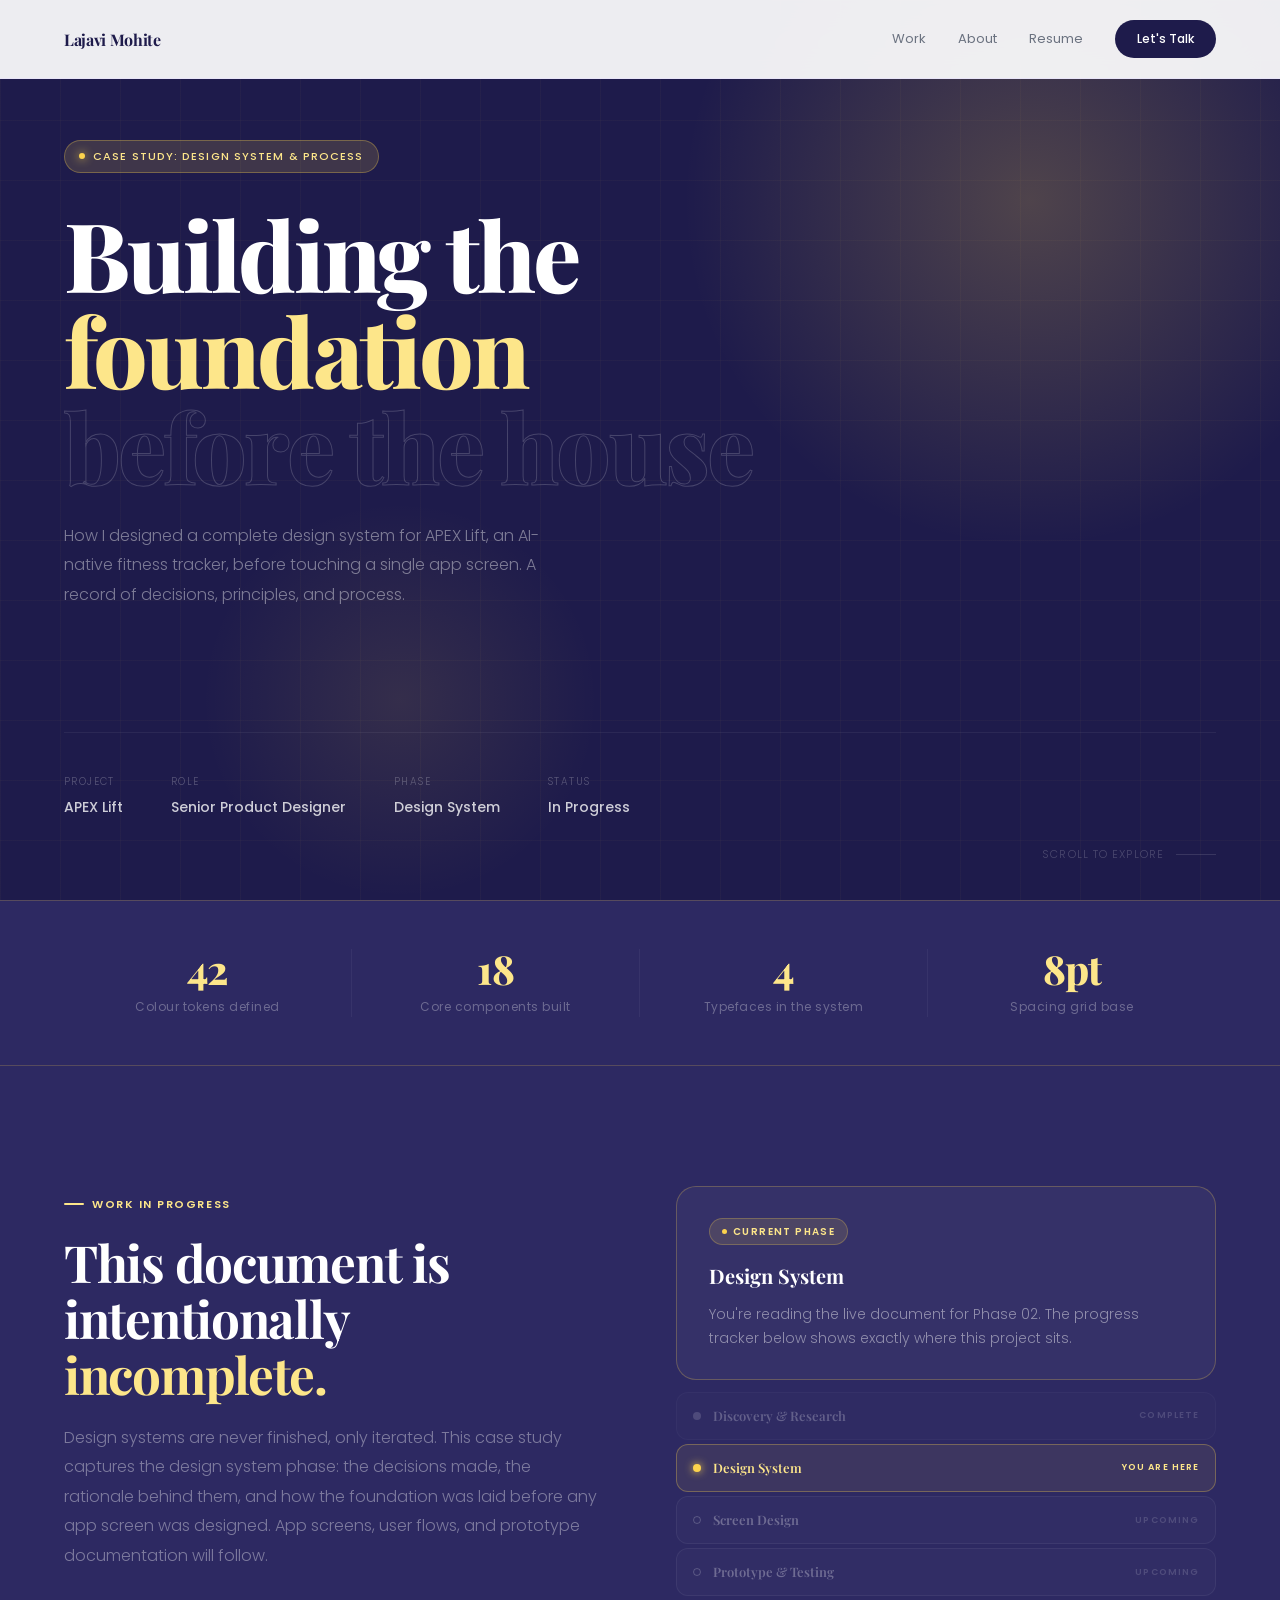
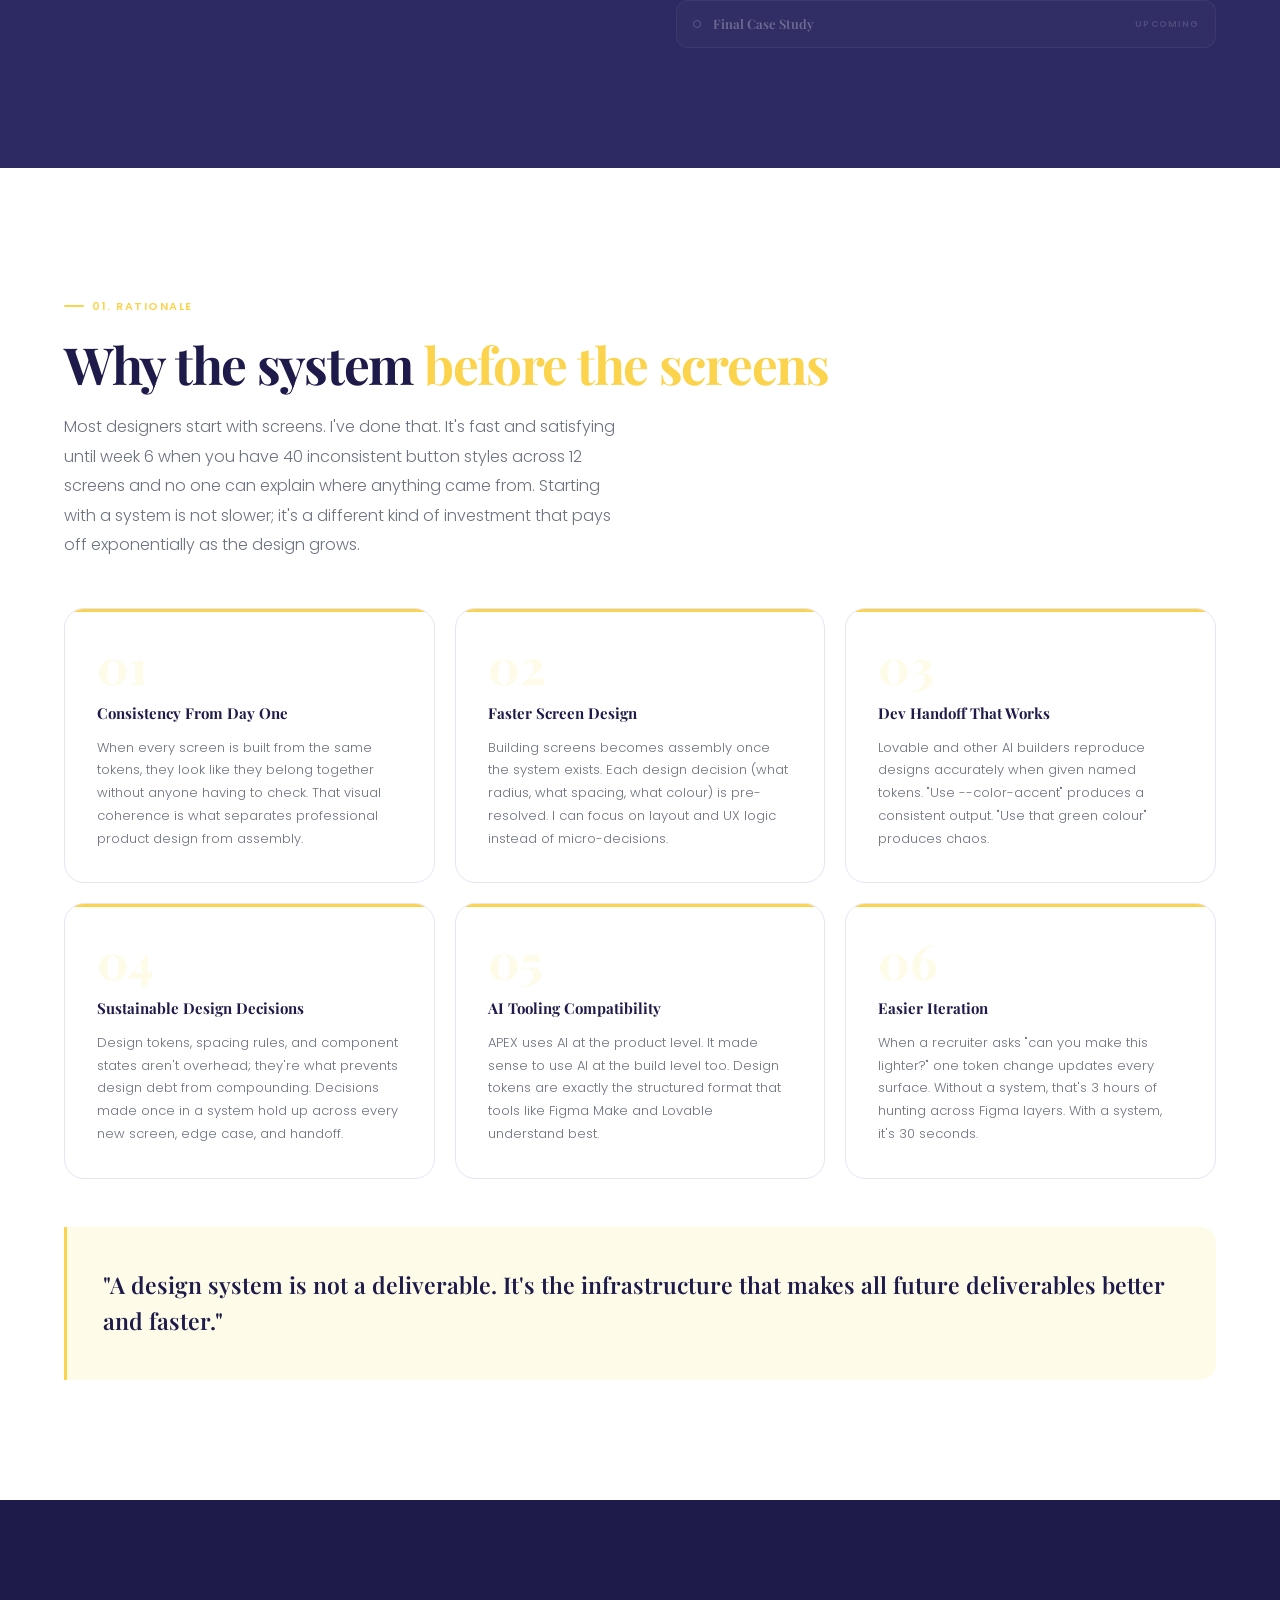
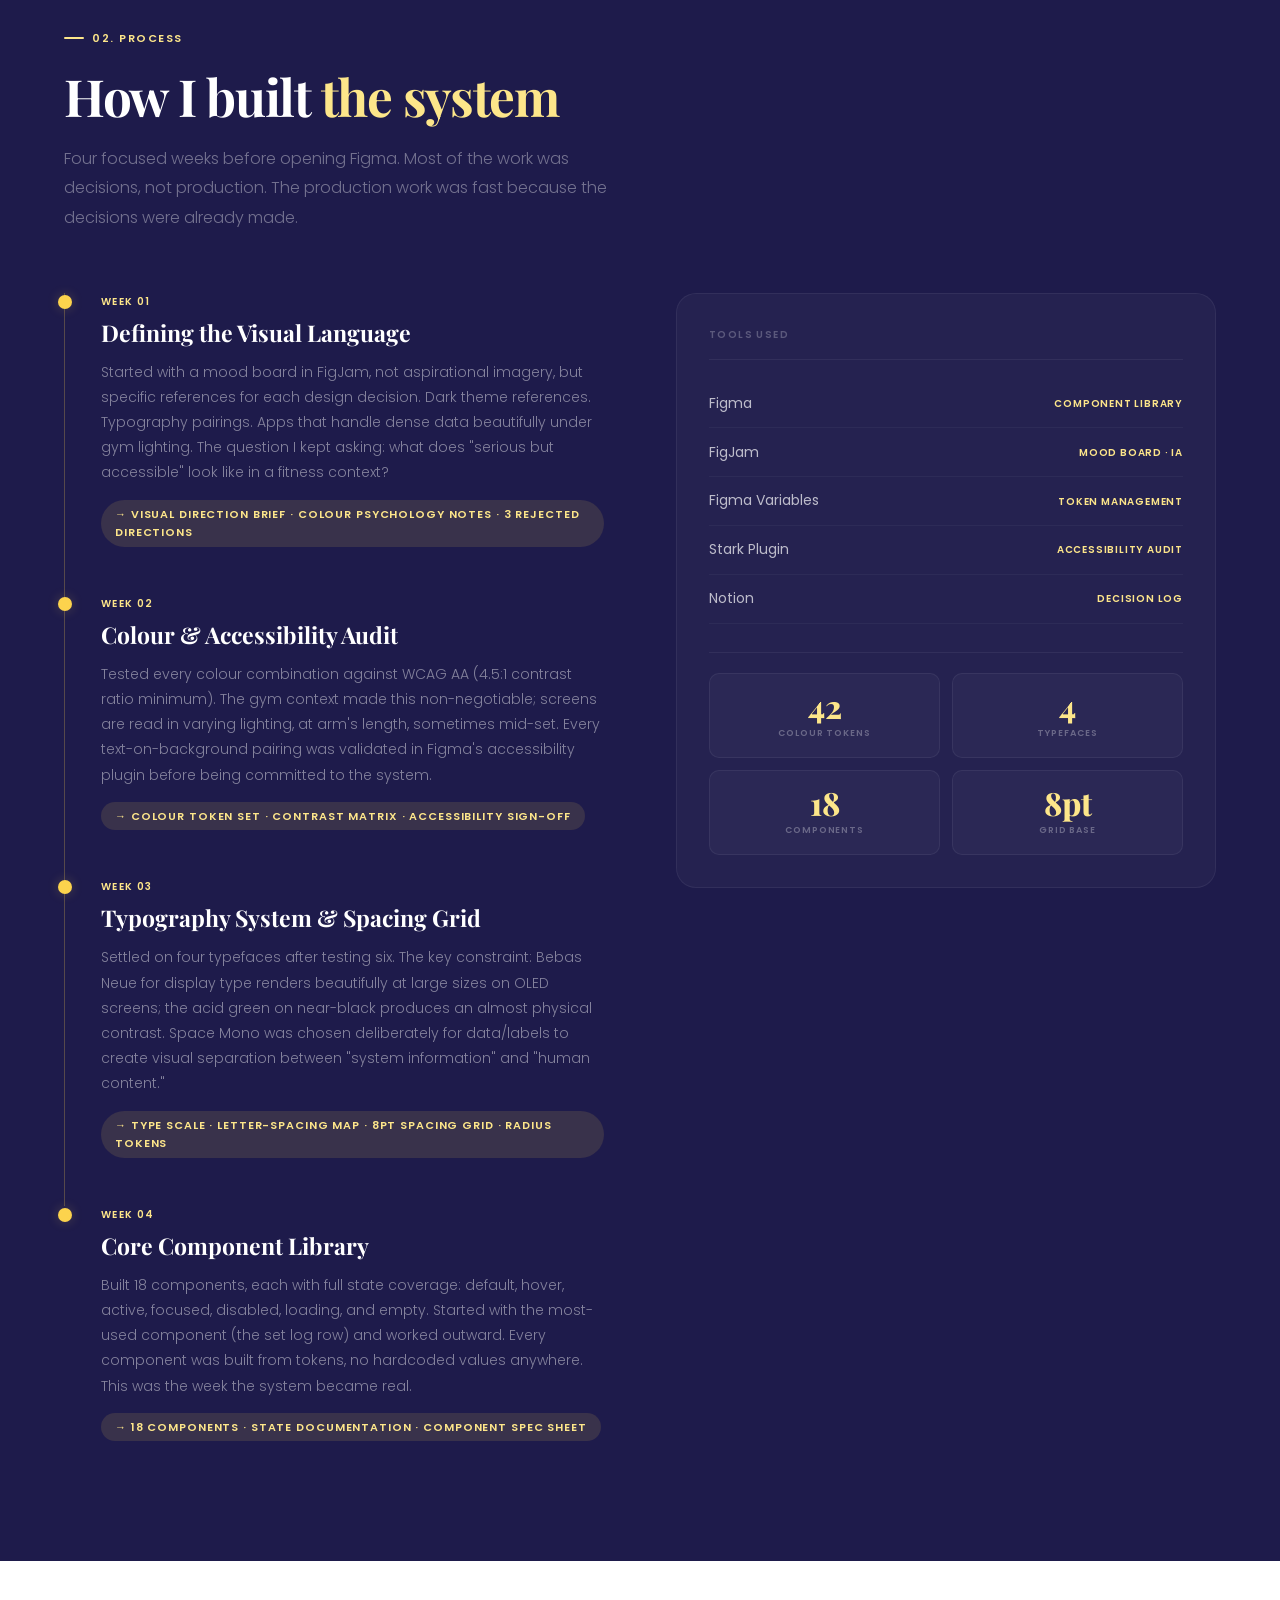
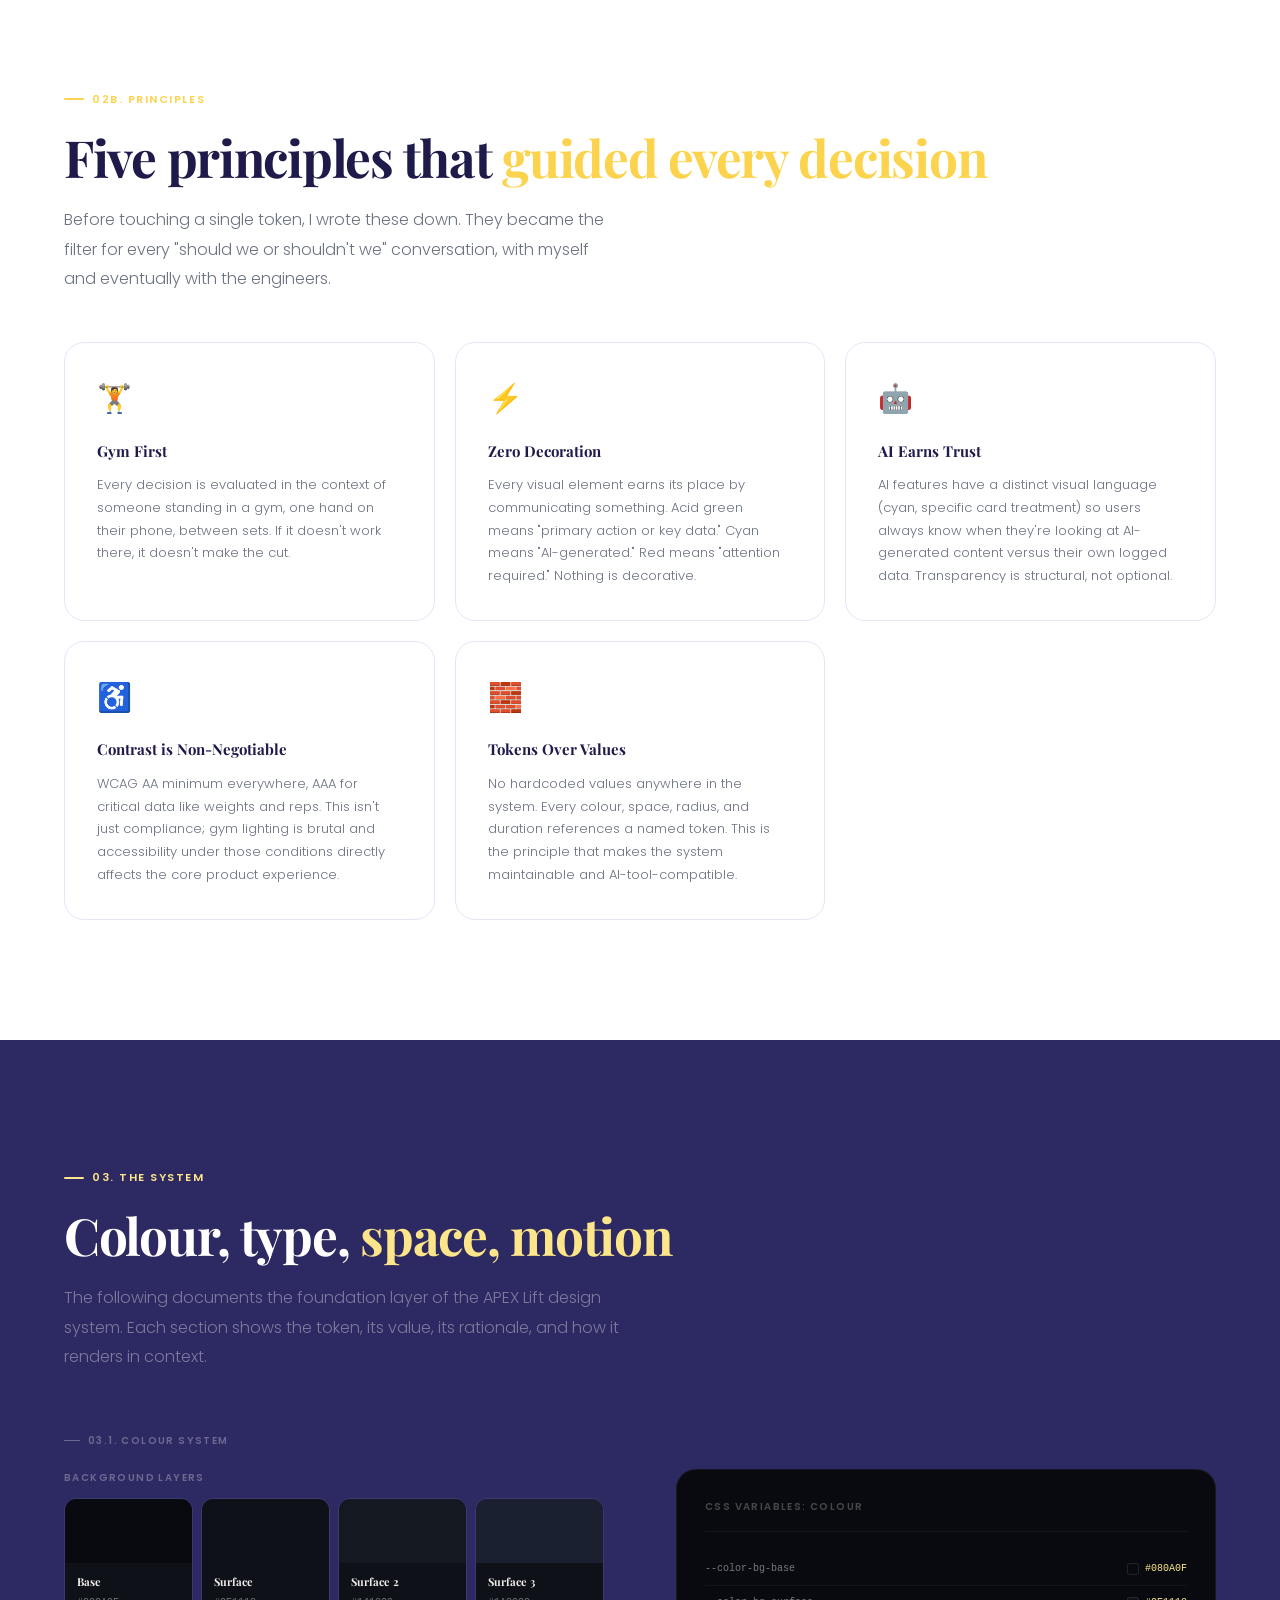
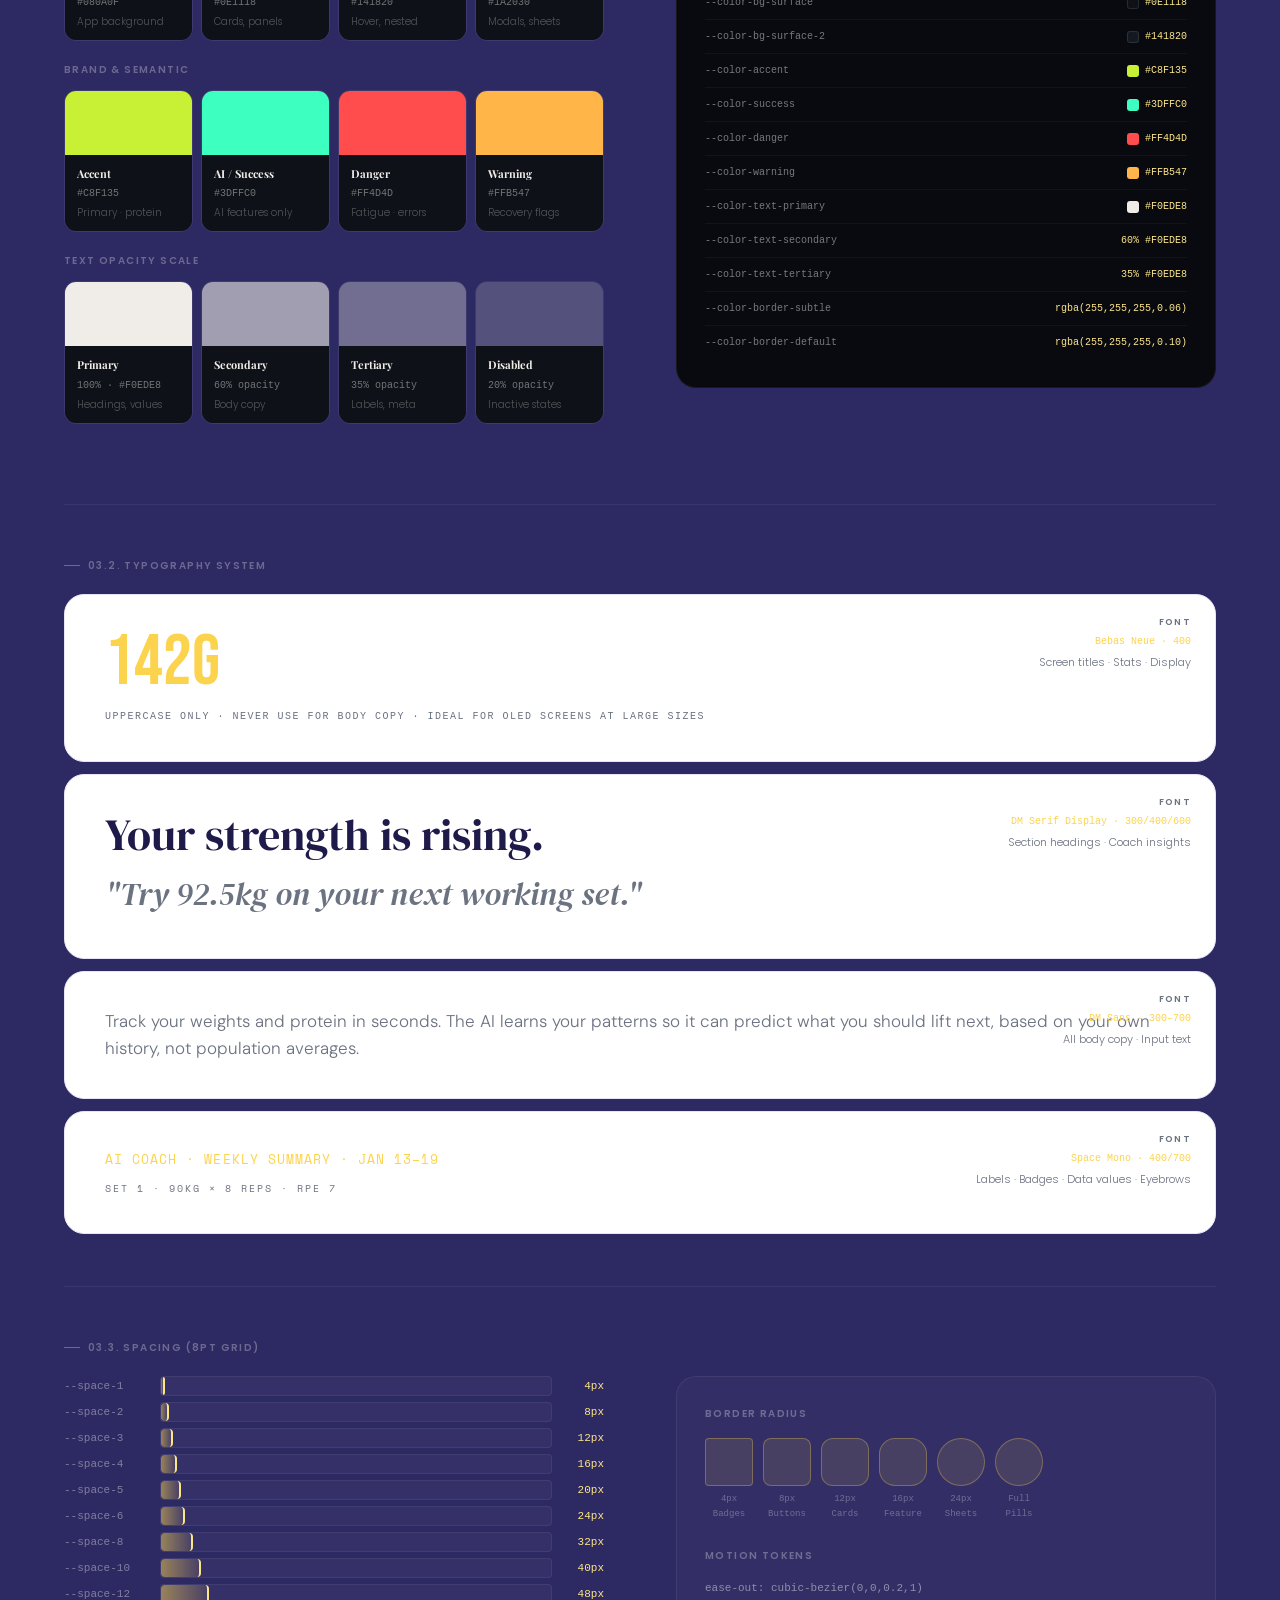
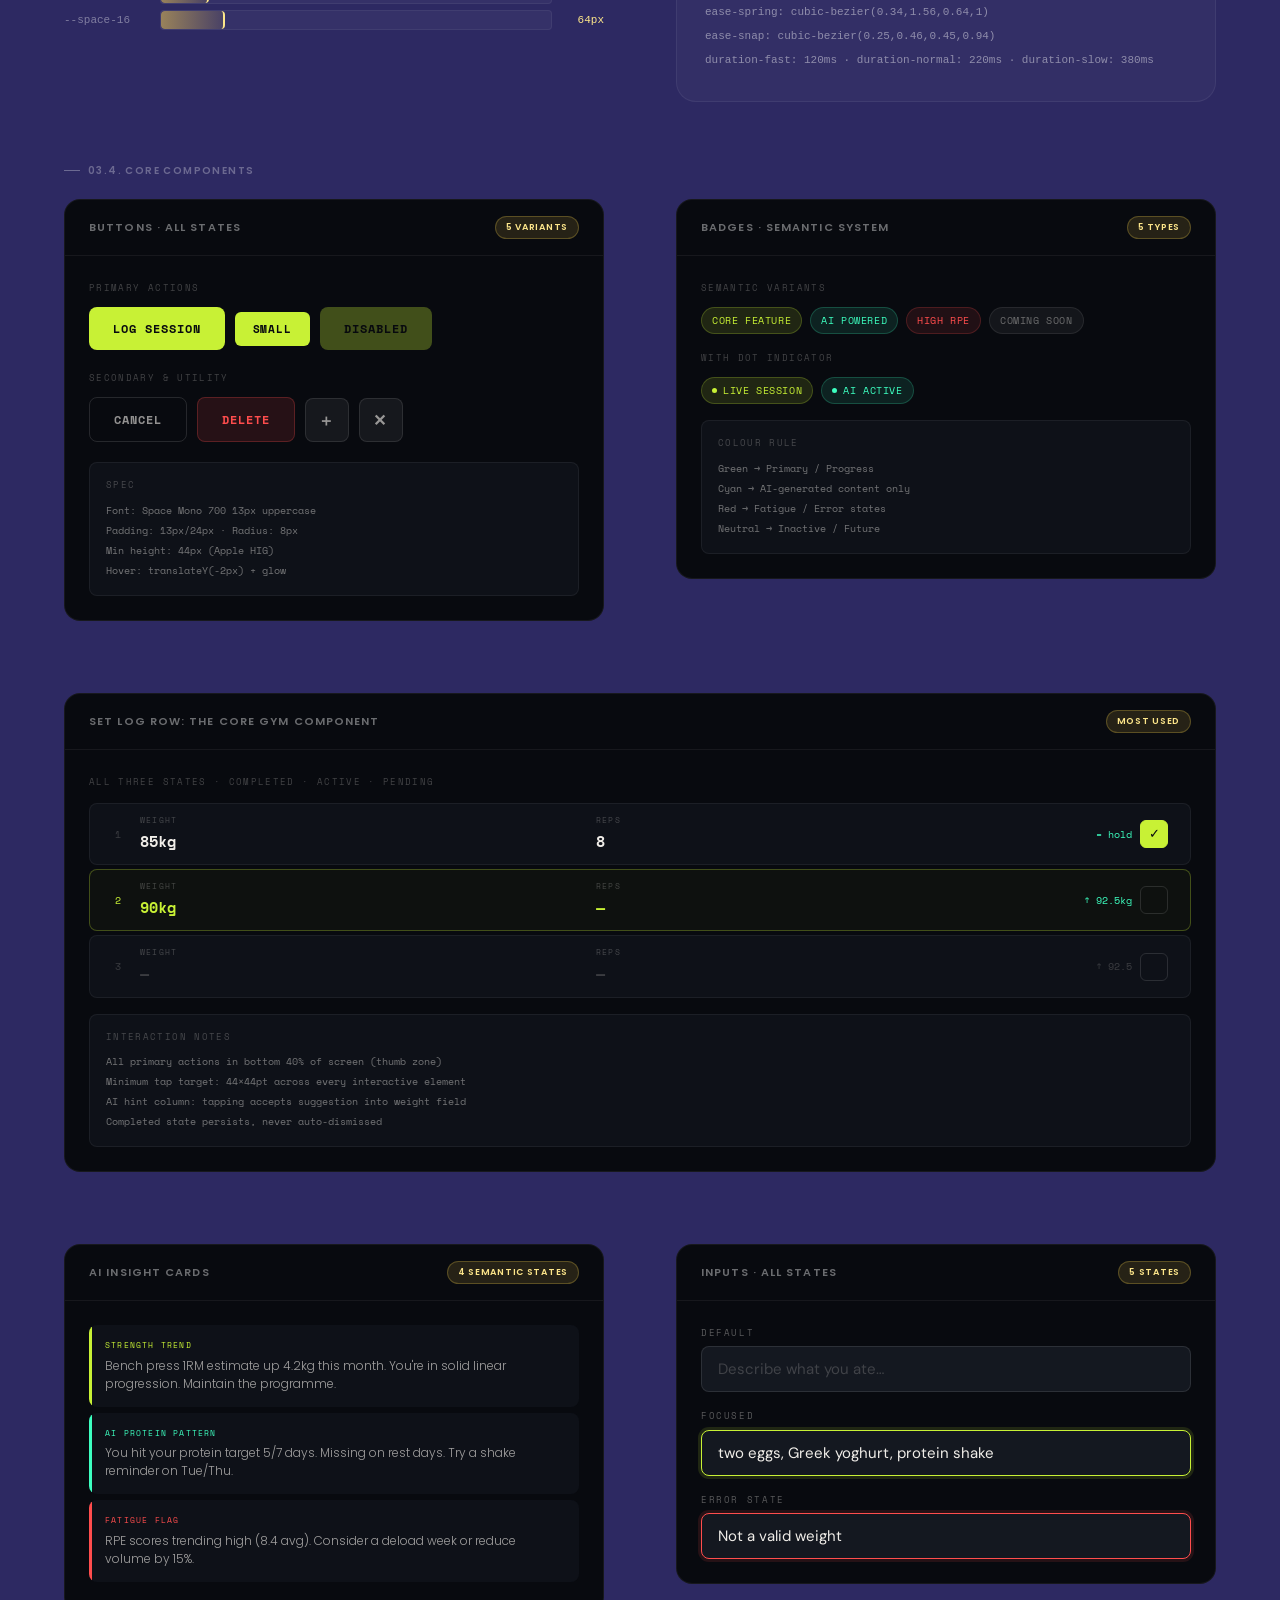
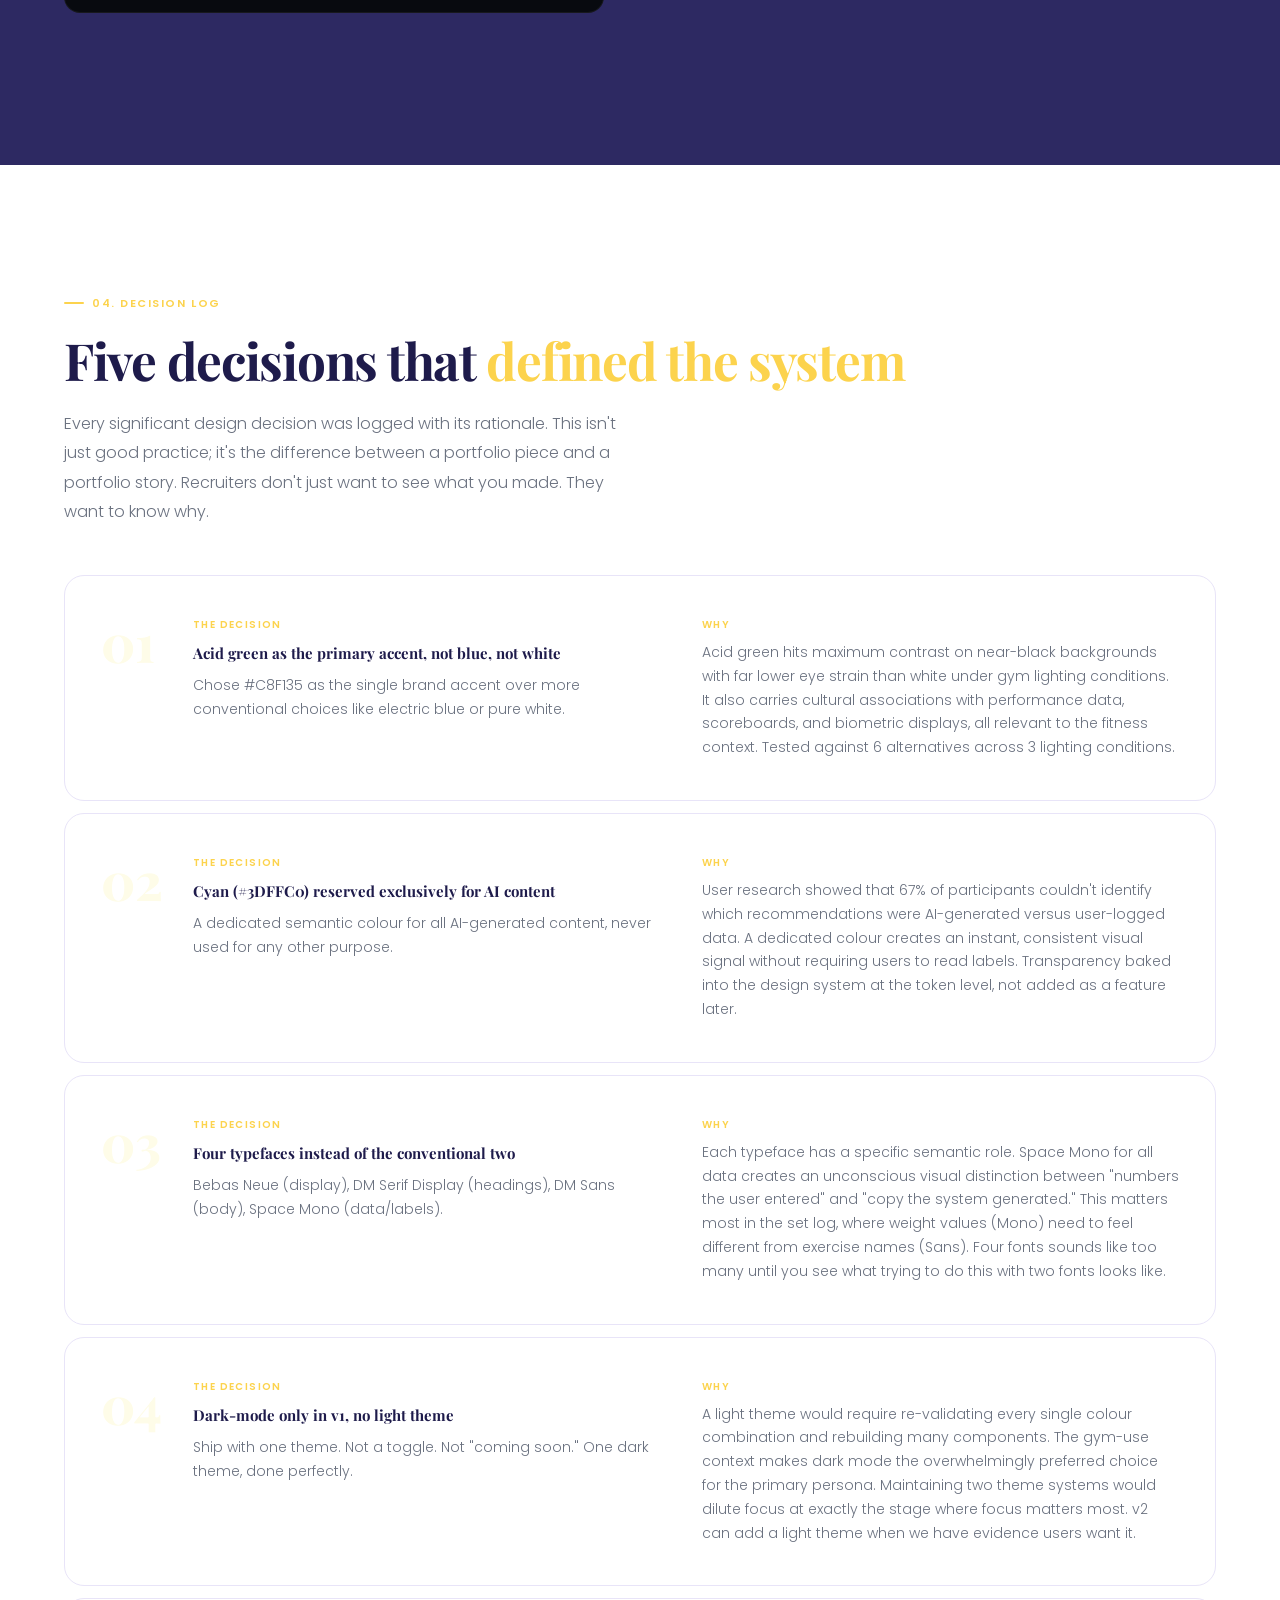
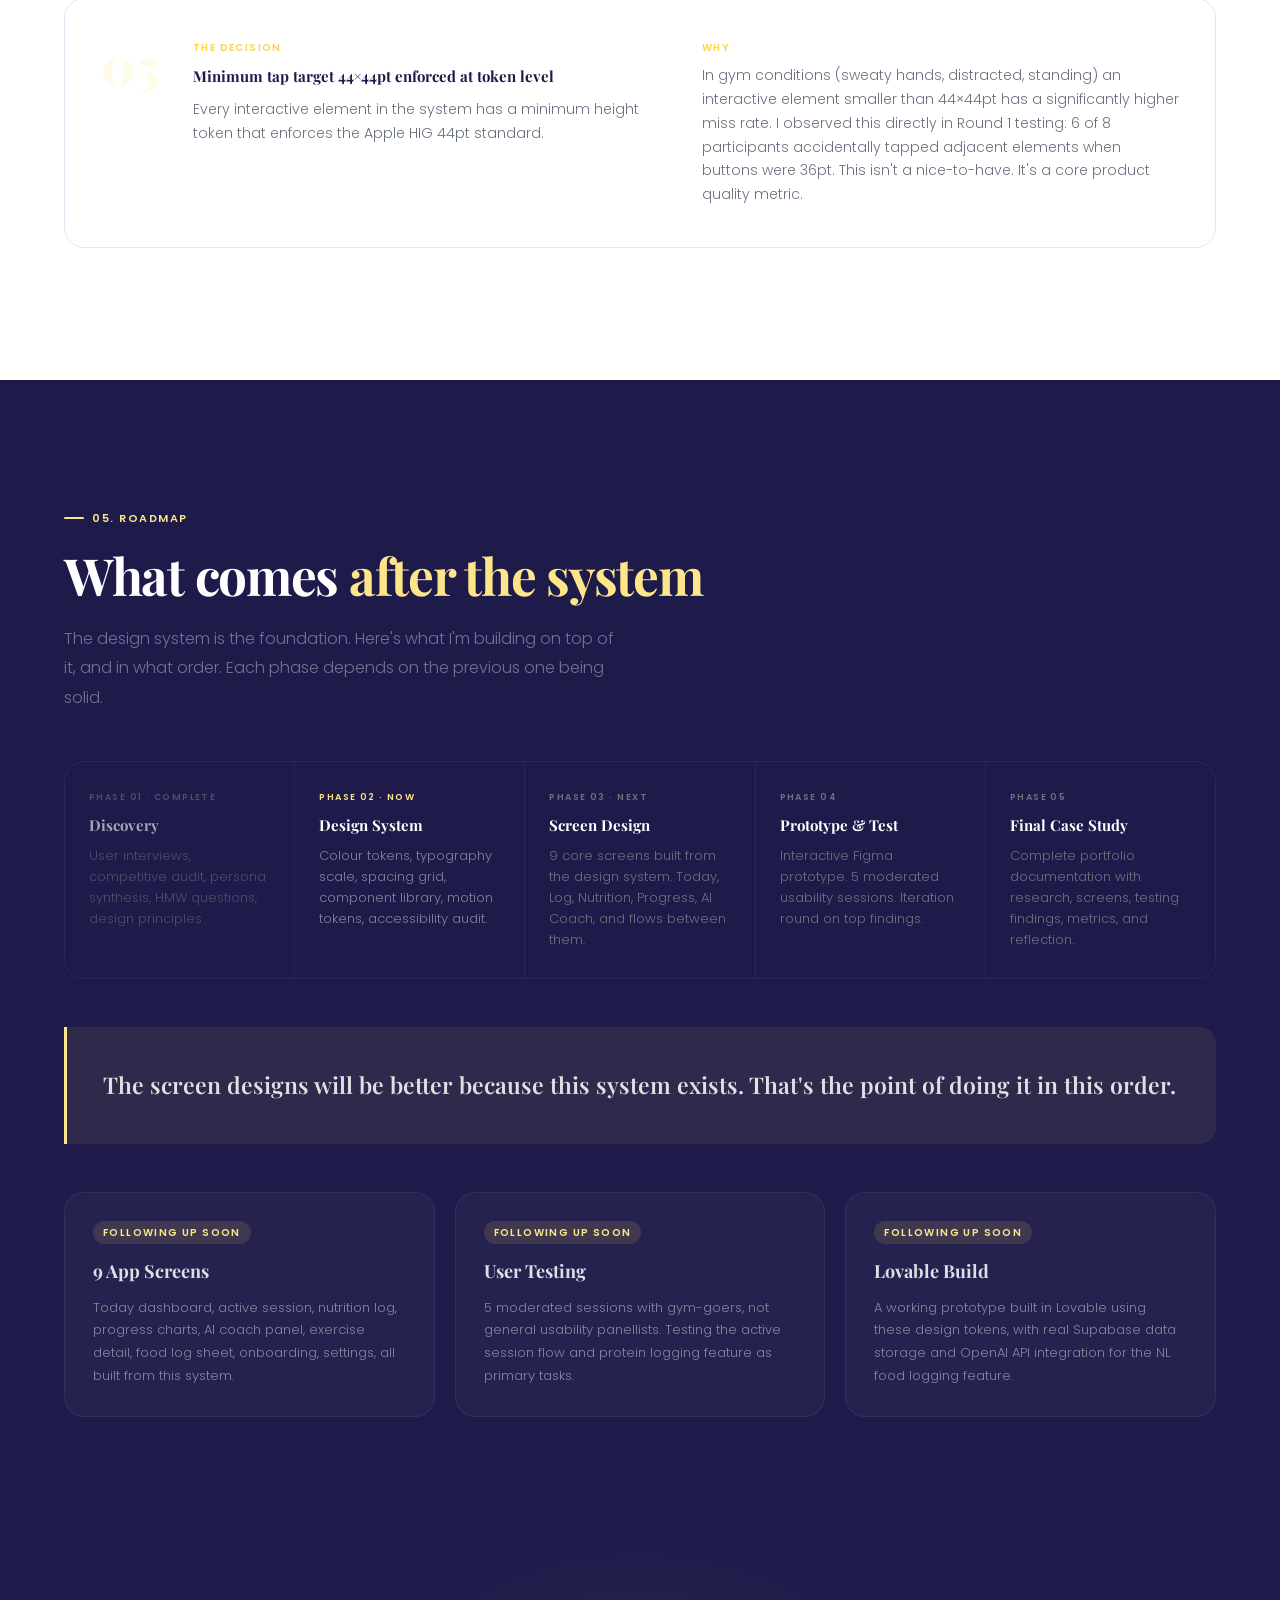
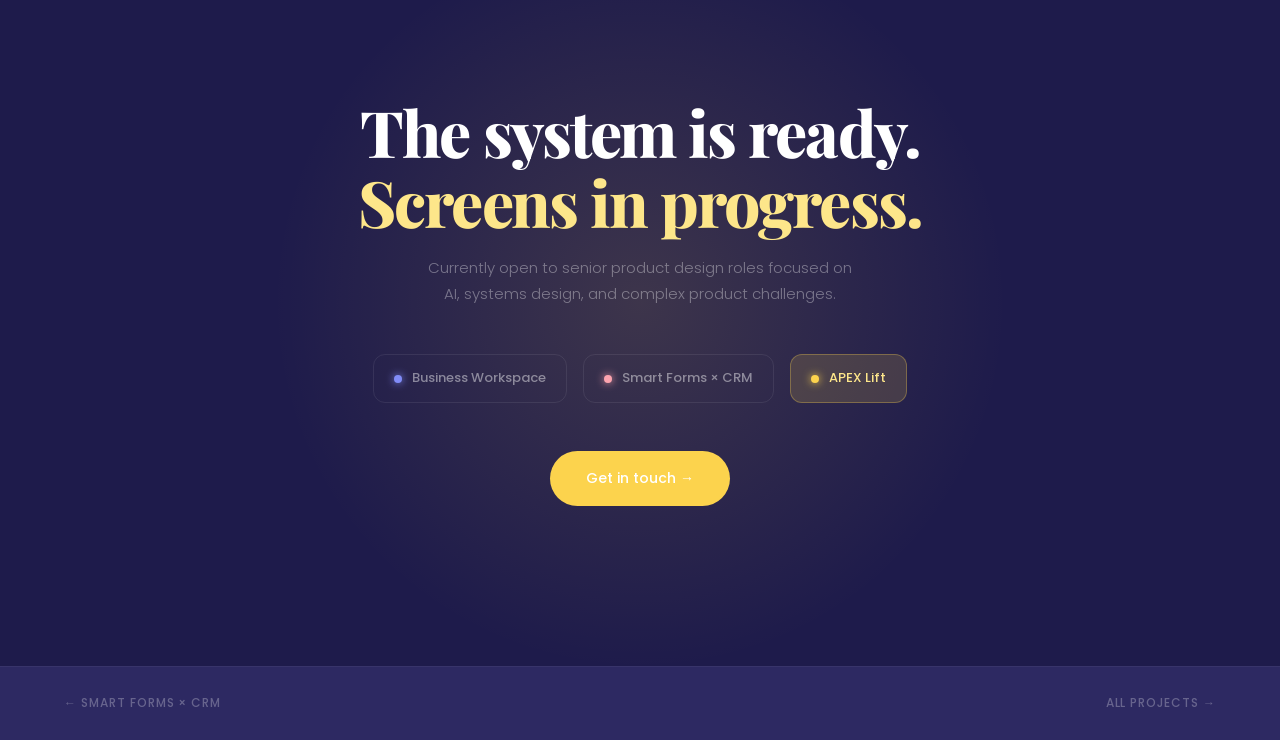
==== commit eb01b3dd: "Add impact data to Business Workspace and clean up dummy text across use cases - Add stats bar with " ====
--- a/apex-ds-portfolio.html
+++ b/apex-ds-portfolio.html
@@ -495,12 +495,6 @@
       <div class="principle-title">Tokens Over Values</div>
       <div class="principle-body">No hardcoded values anywhere in the system. Every colour, space, radius, and duration references a named token. This is the principle that makes the system maintainable and AI-tool-compatible.</div>
     </div>
-    <div class="principle-placeholder fade-up">
-      <div>
-        <div style="font-size:28px;margin-bottom:12px;opacity:0.4;">+</div>
-        <div style="font-size:12px;font-weight:500;color:var(--accent);">More principles may emerge during screen design phase</div>
-      </div>
-    </div>
   </div>
 </section>
 
@@ -803,7 +797,7 @@
 <!-- CLOSING -->
 <div class="closing">
   <div class="c-glow"></div>
-  <div class="c-title fade-up">Systems thinking.<br><span>Screens coming soon.</span></div>
+  <div class="c-title fade-up">The system is ready.<br><span>Screens in progress.</span></div>
   <p class="c-sub fade-up">Currently open to senior product design roles focused on AI, systems design, and complex product challenges.</p>
   <div class="project-switcher fade-up">
     <a href="business-workspace.html" class="ps-card"><span class="ps-dot" style="background:#818CF8;box-shadow:0 0 8px #818CF8;"></span> Business Workspace</a>
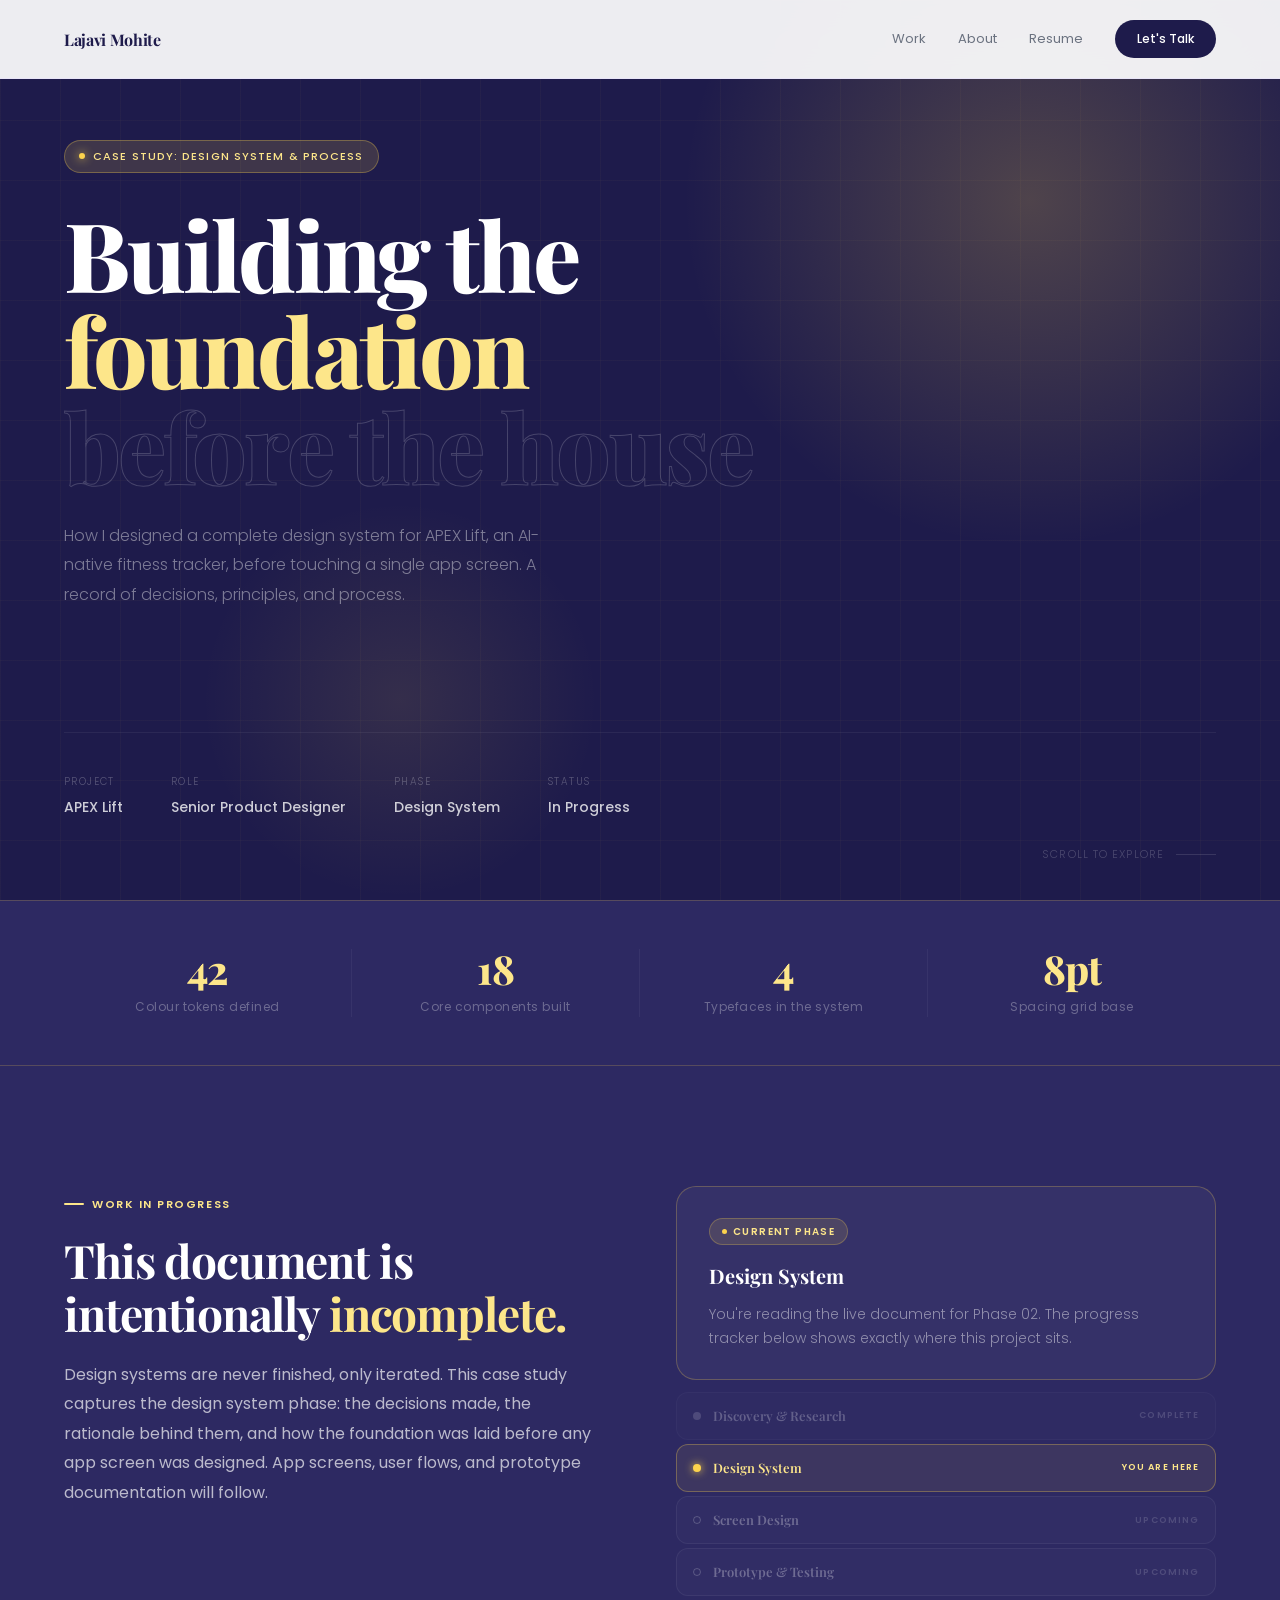
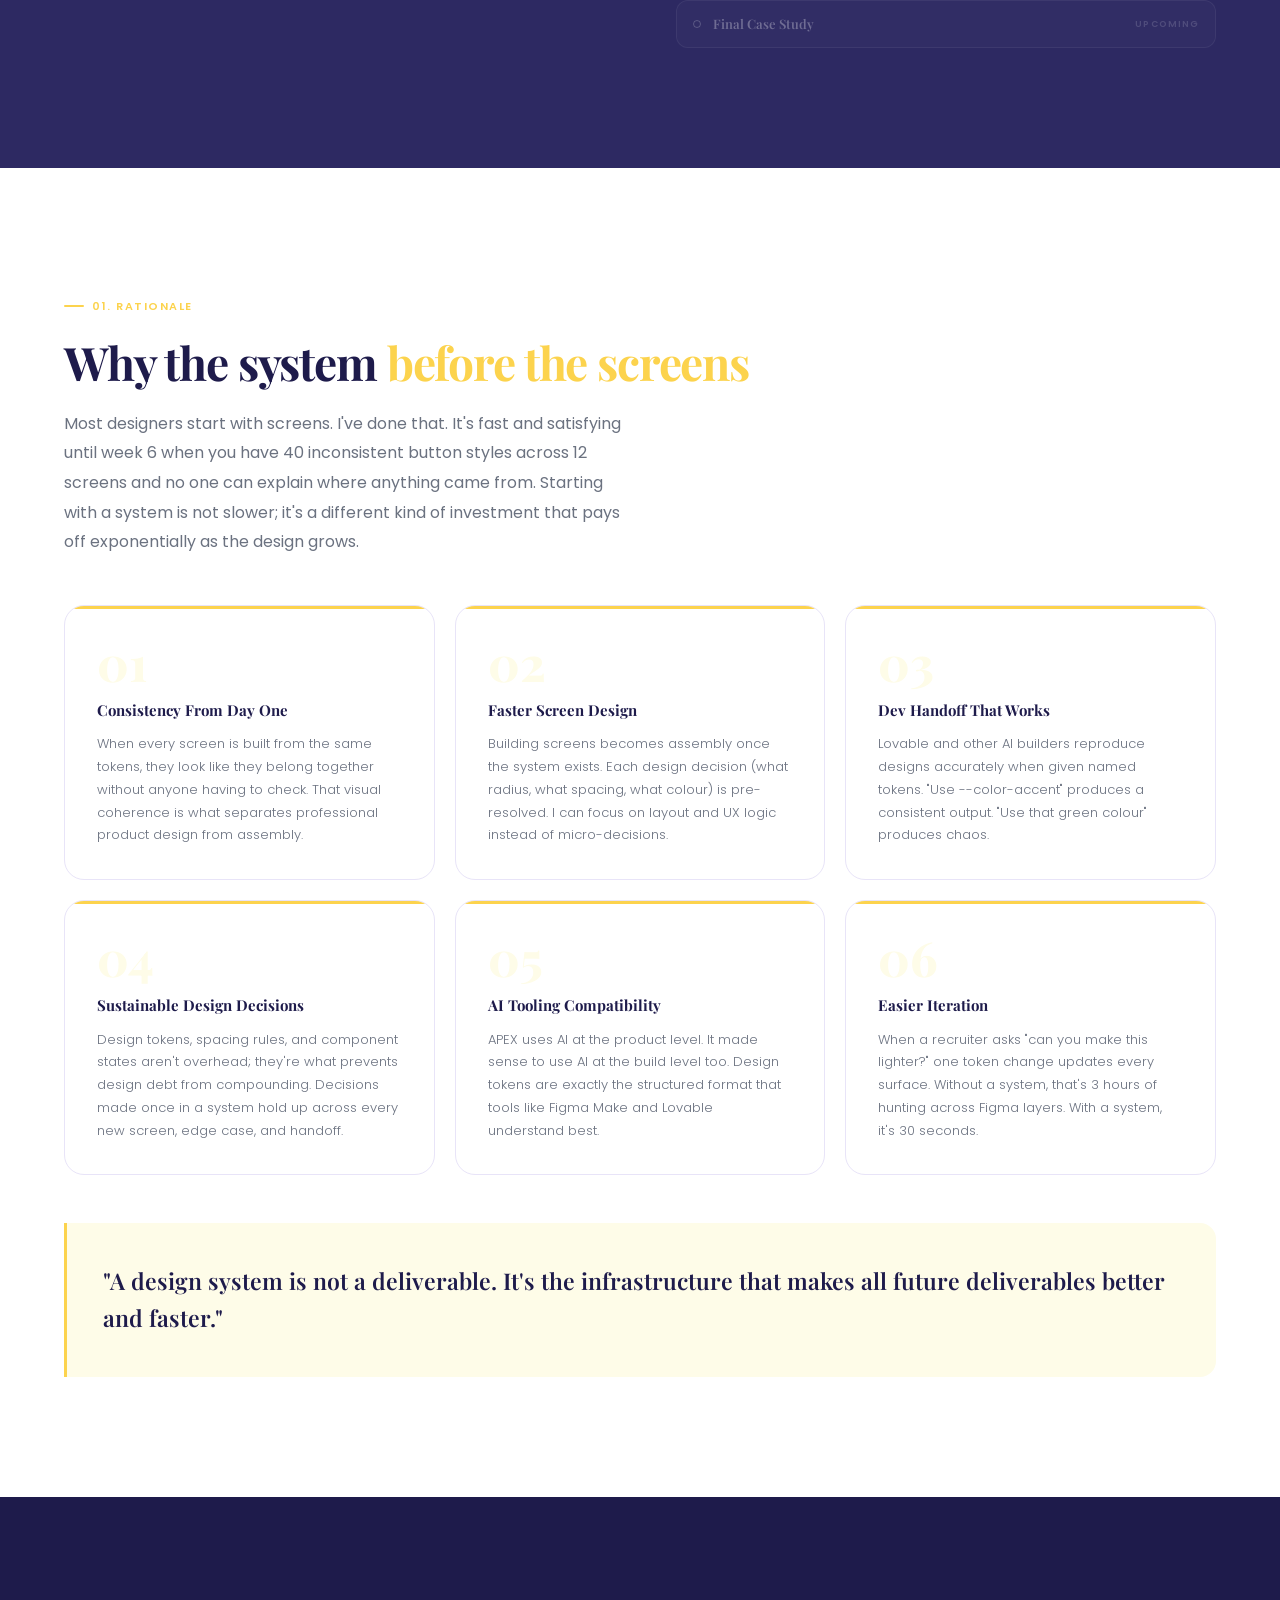
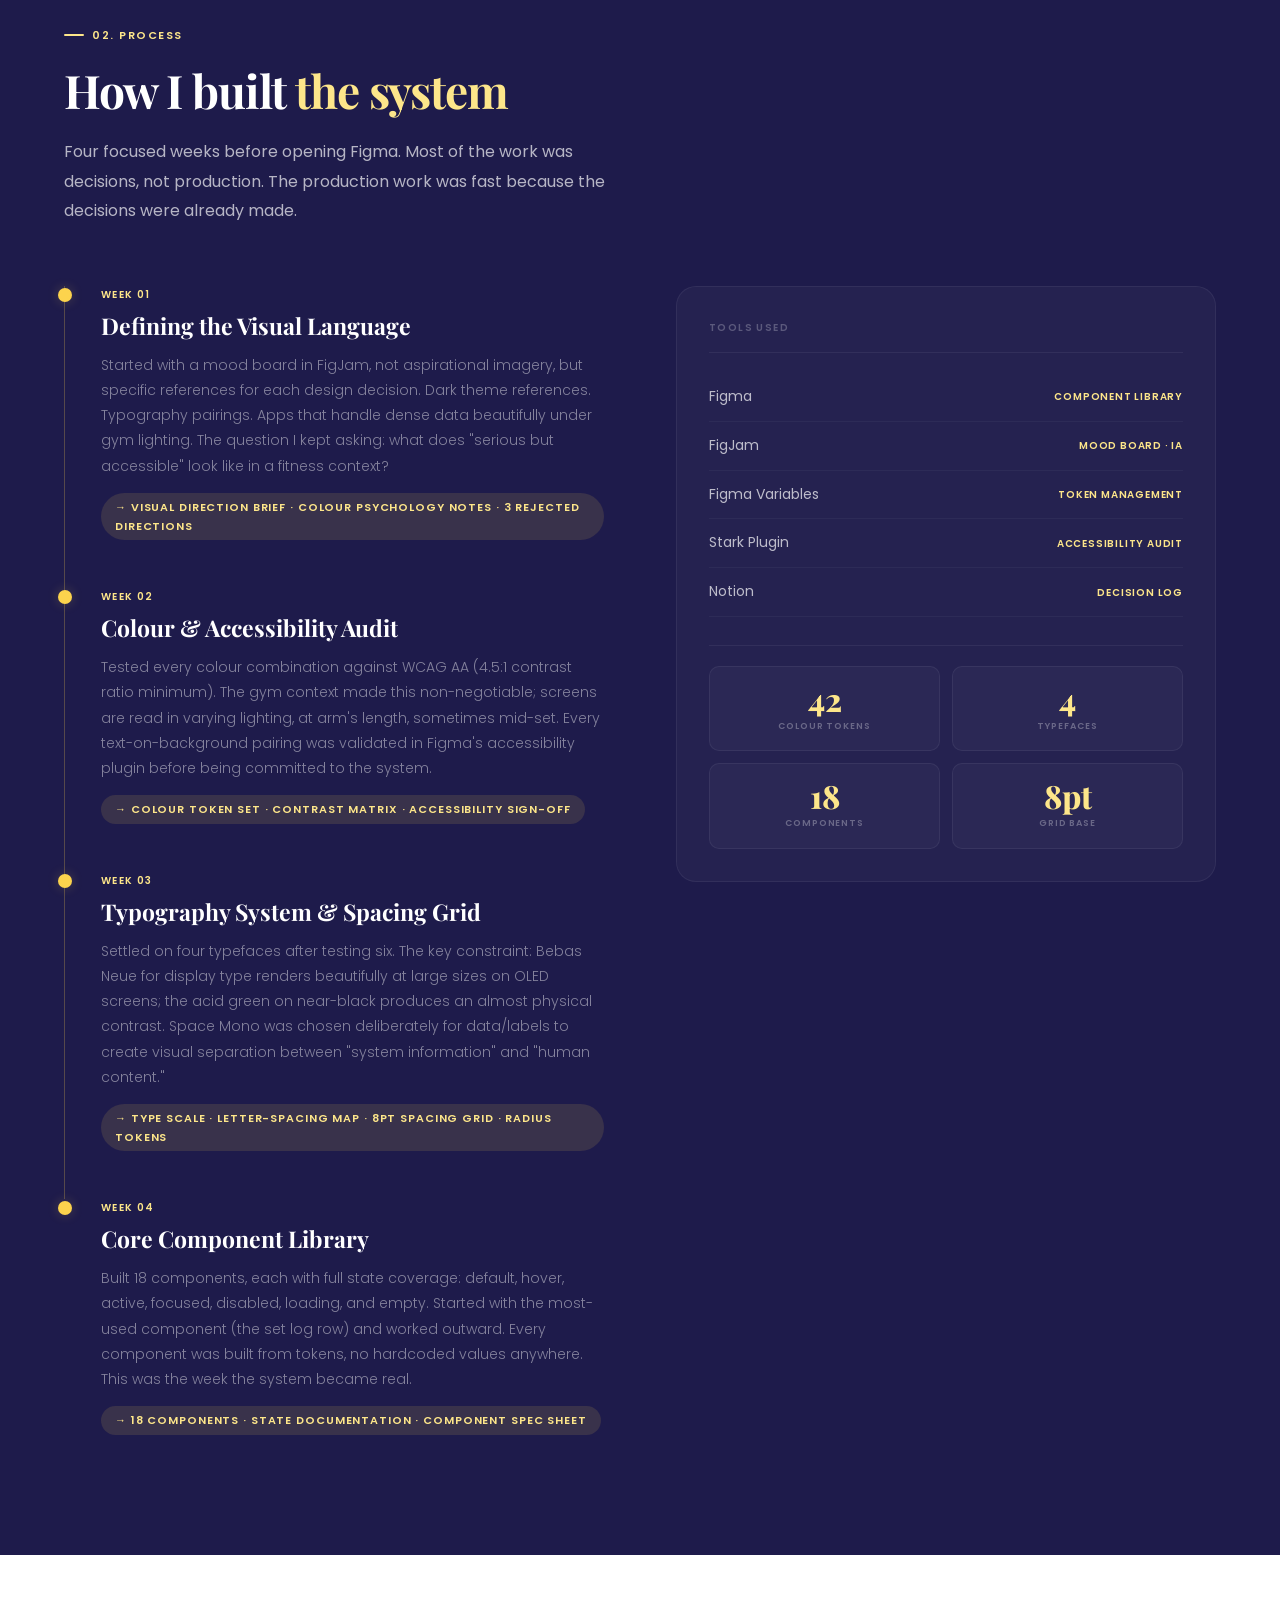
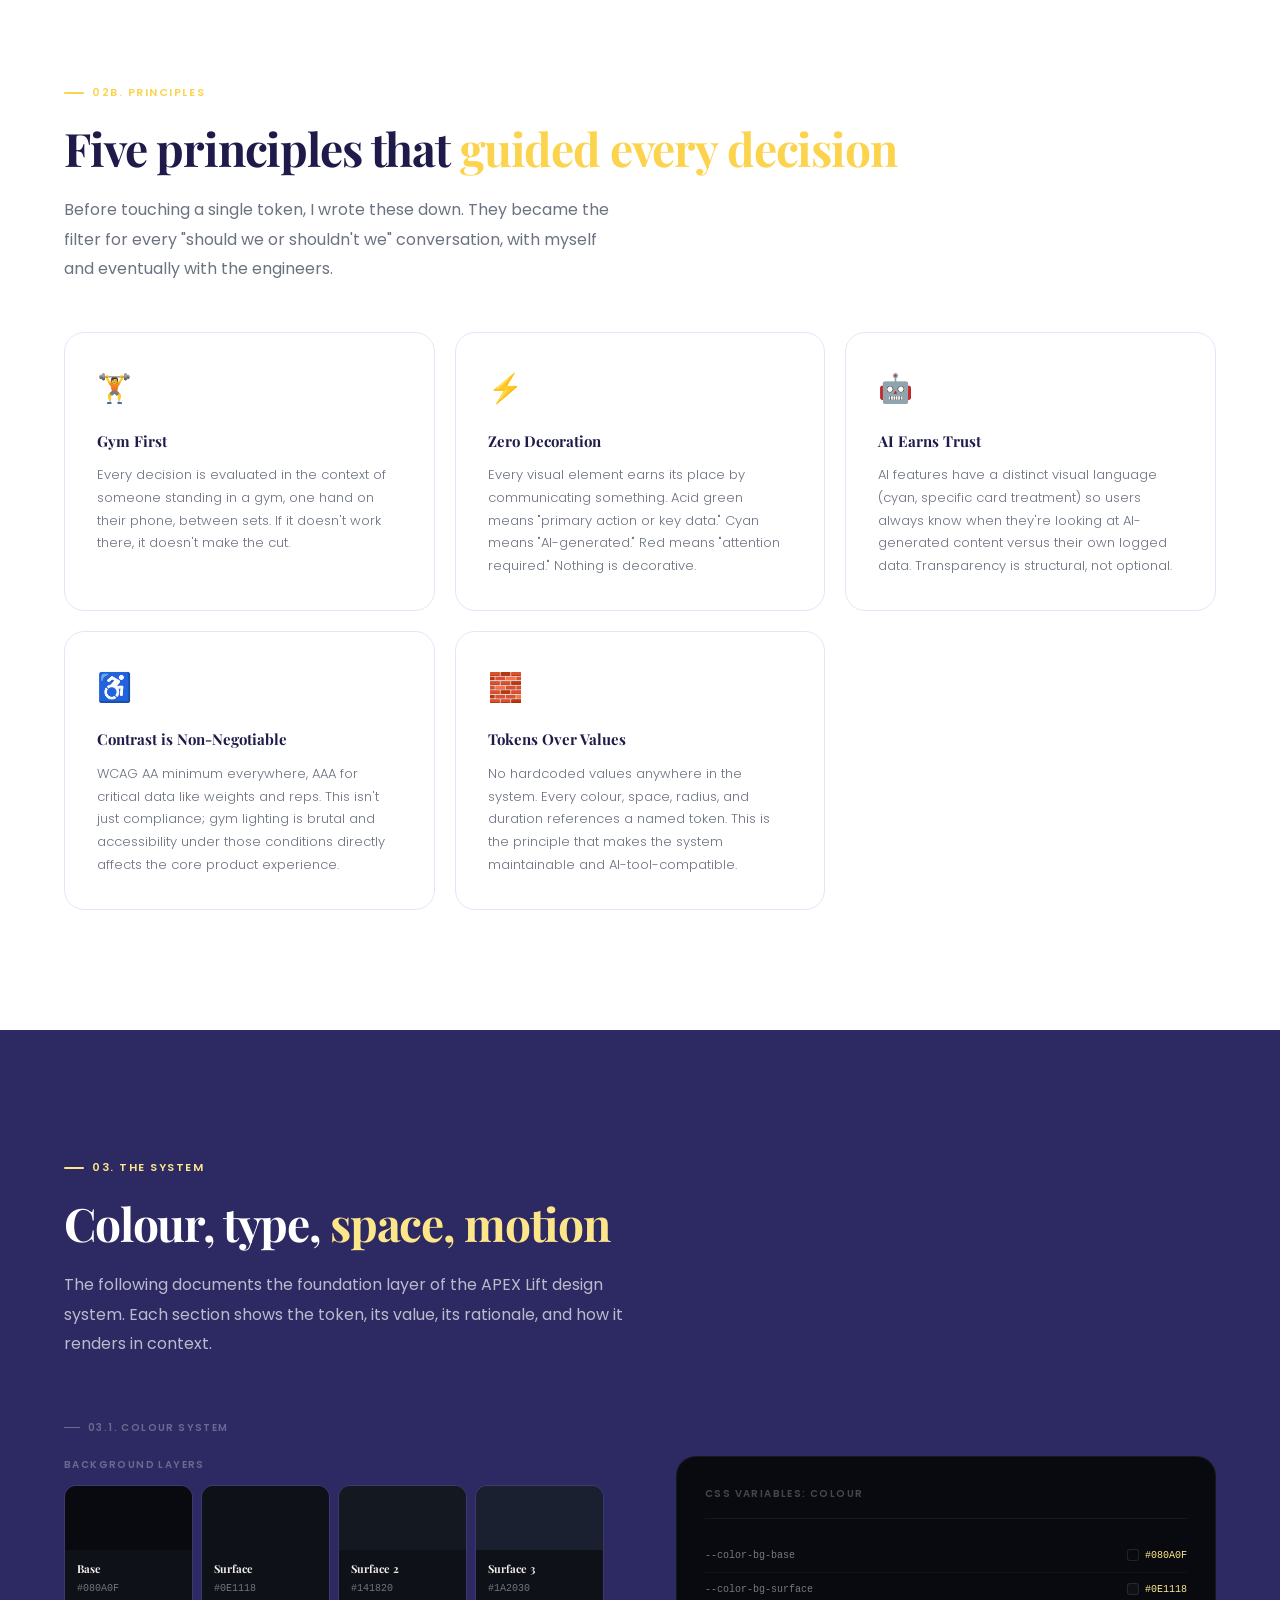
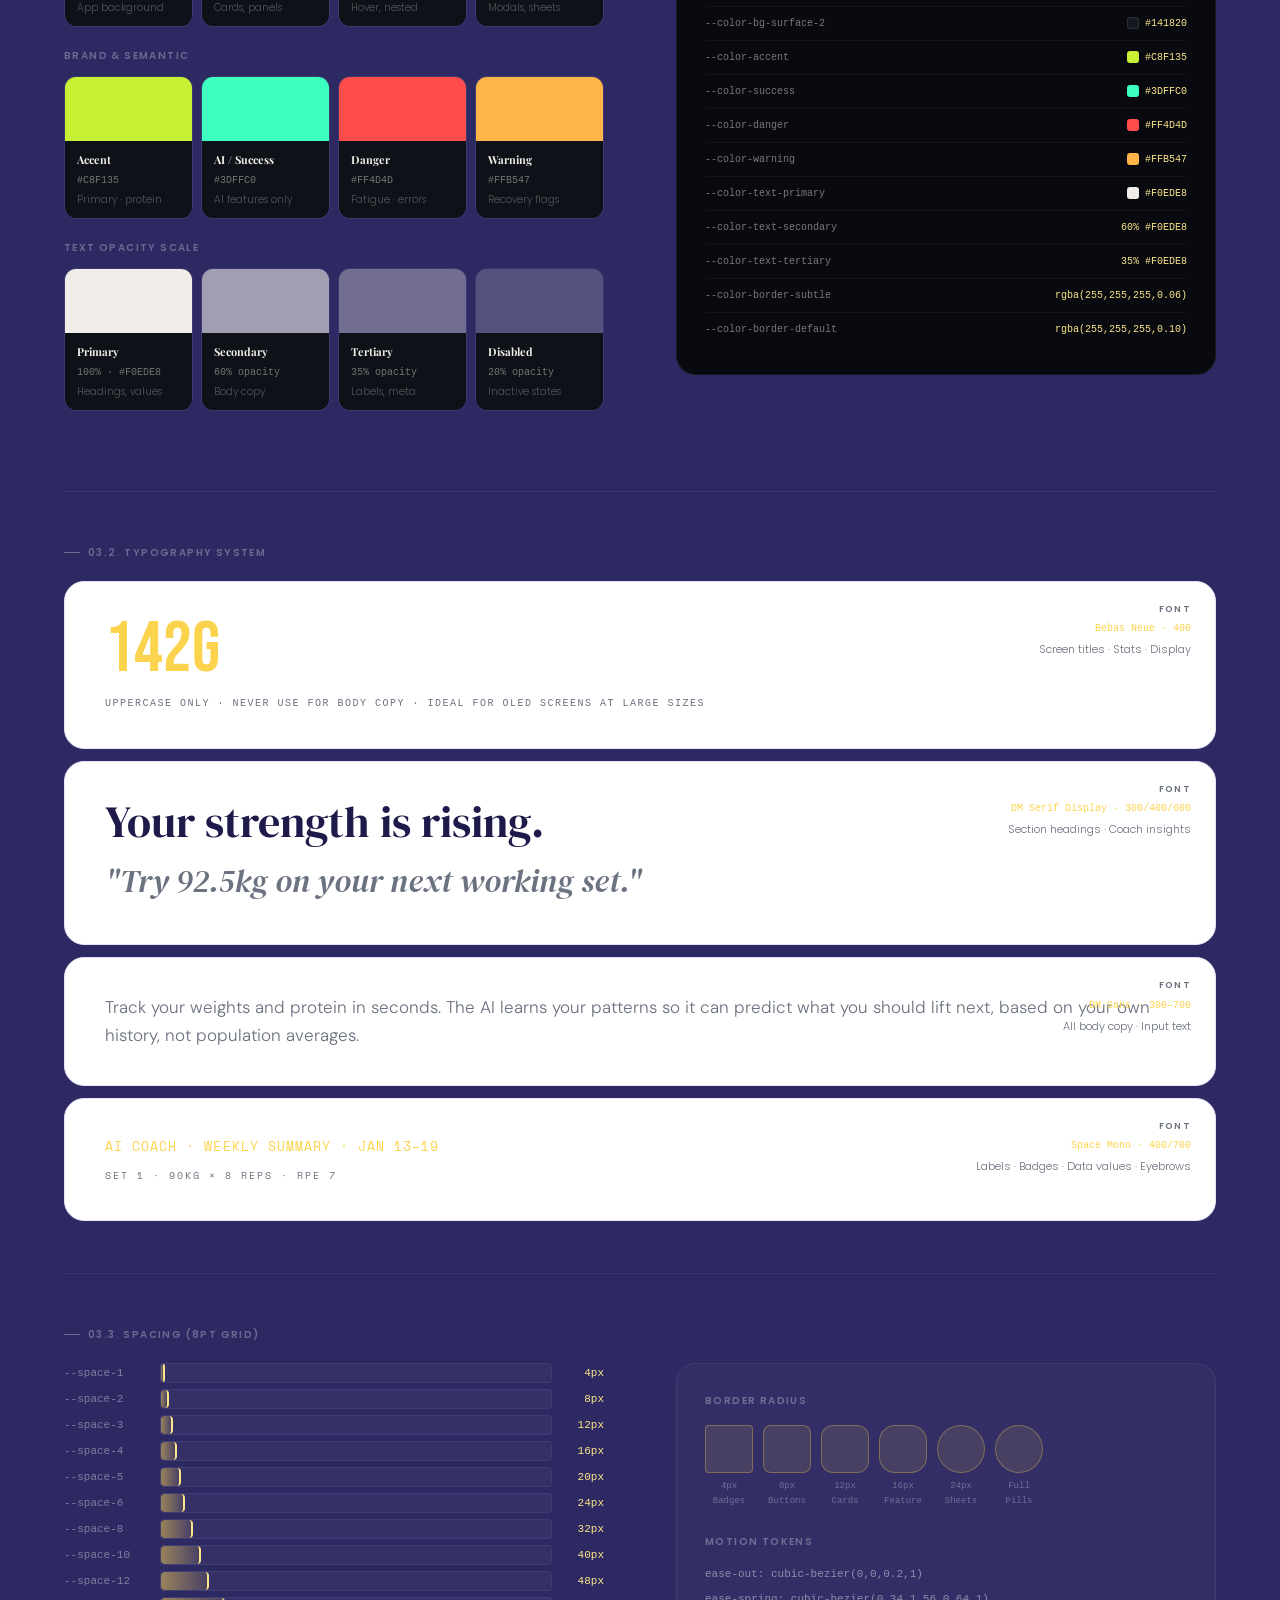
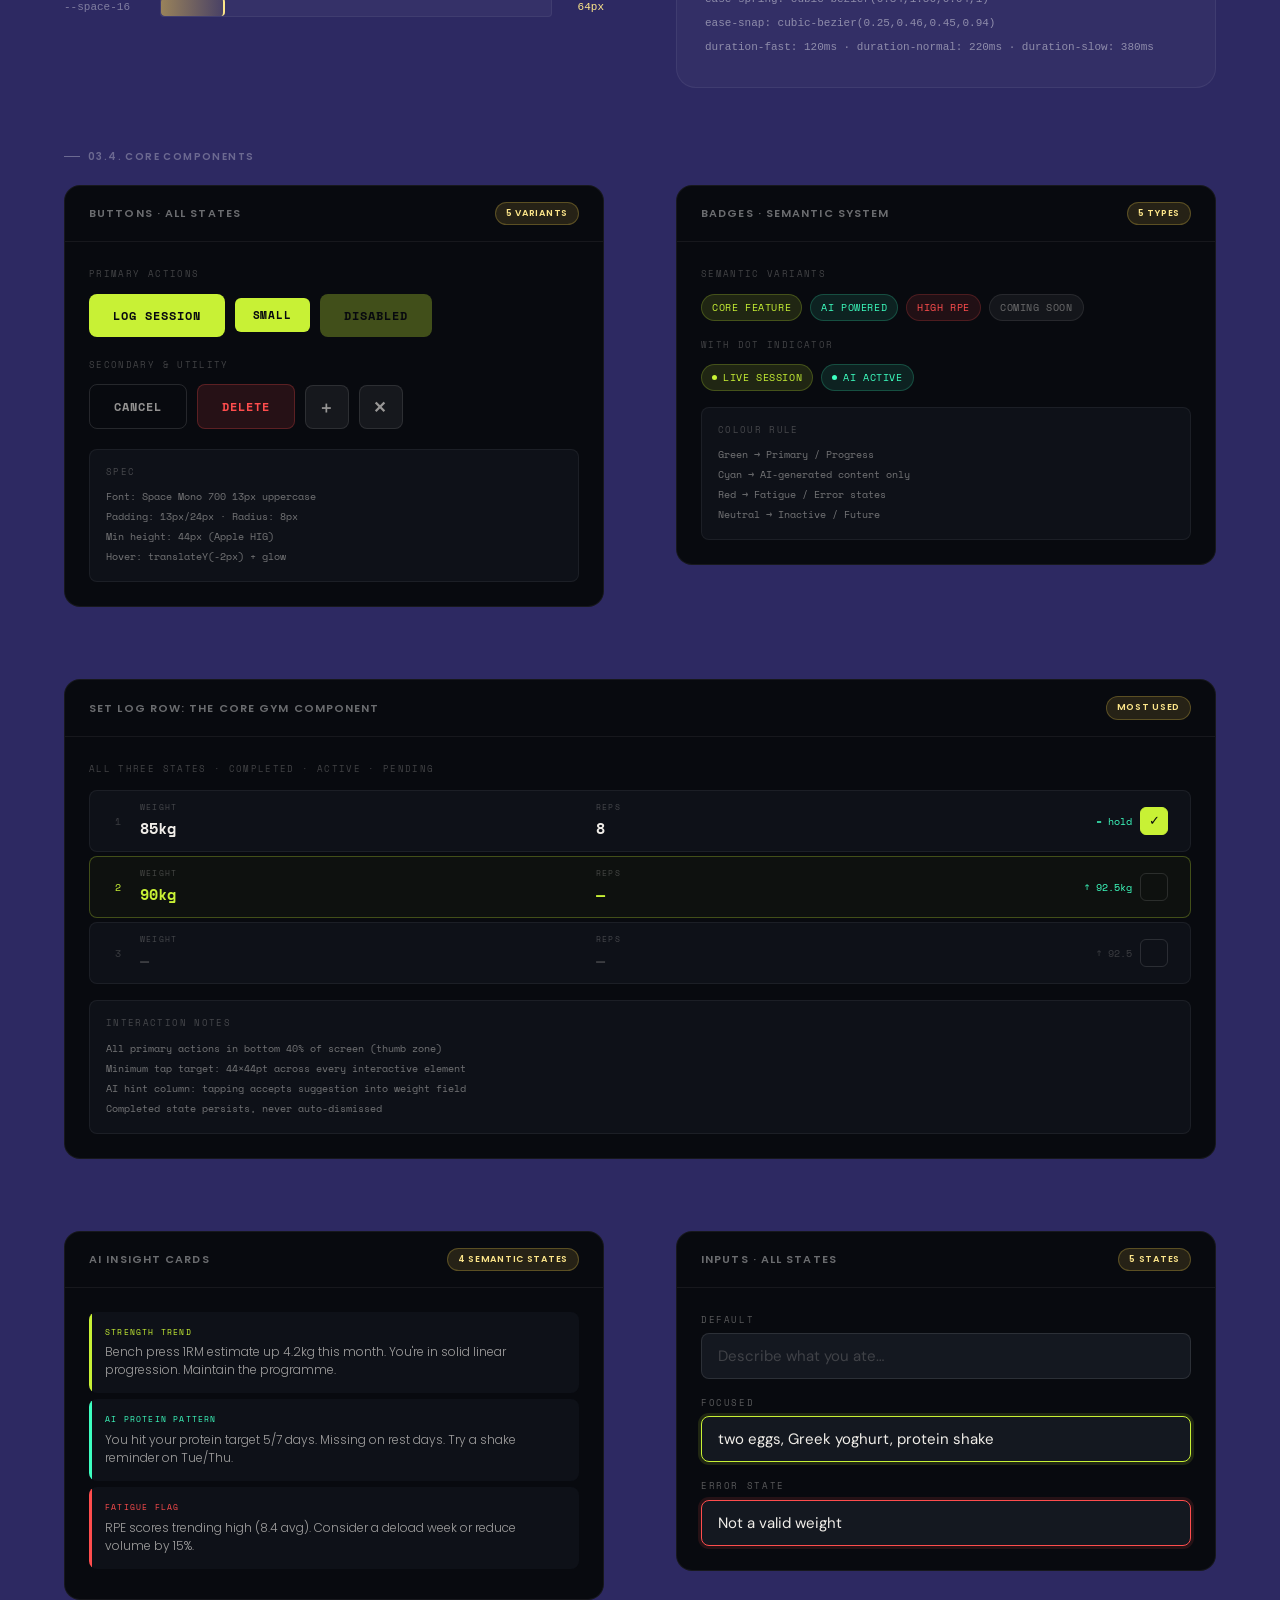
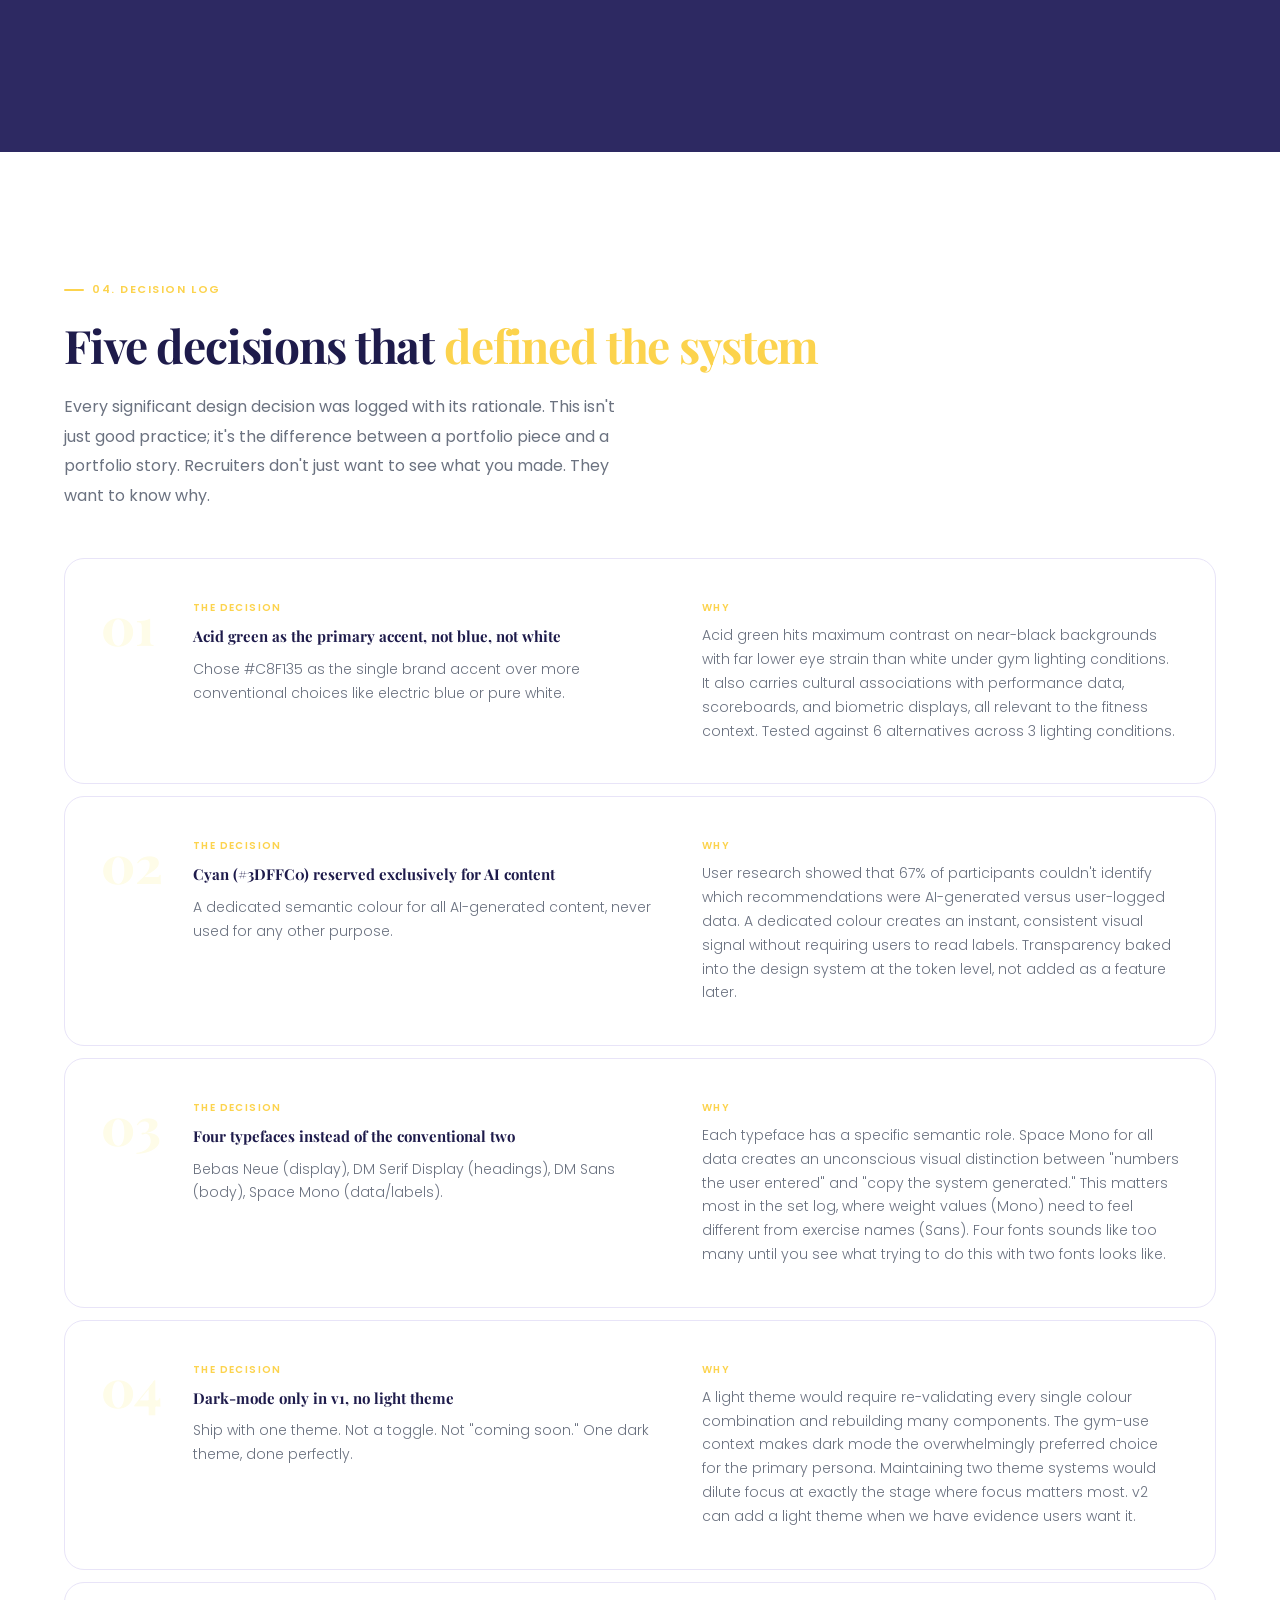
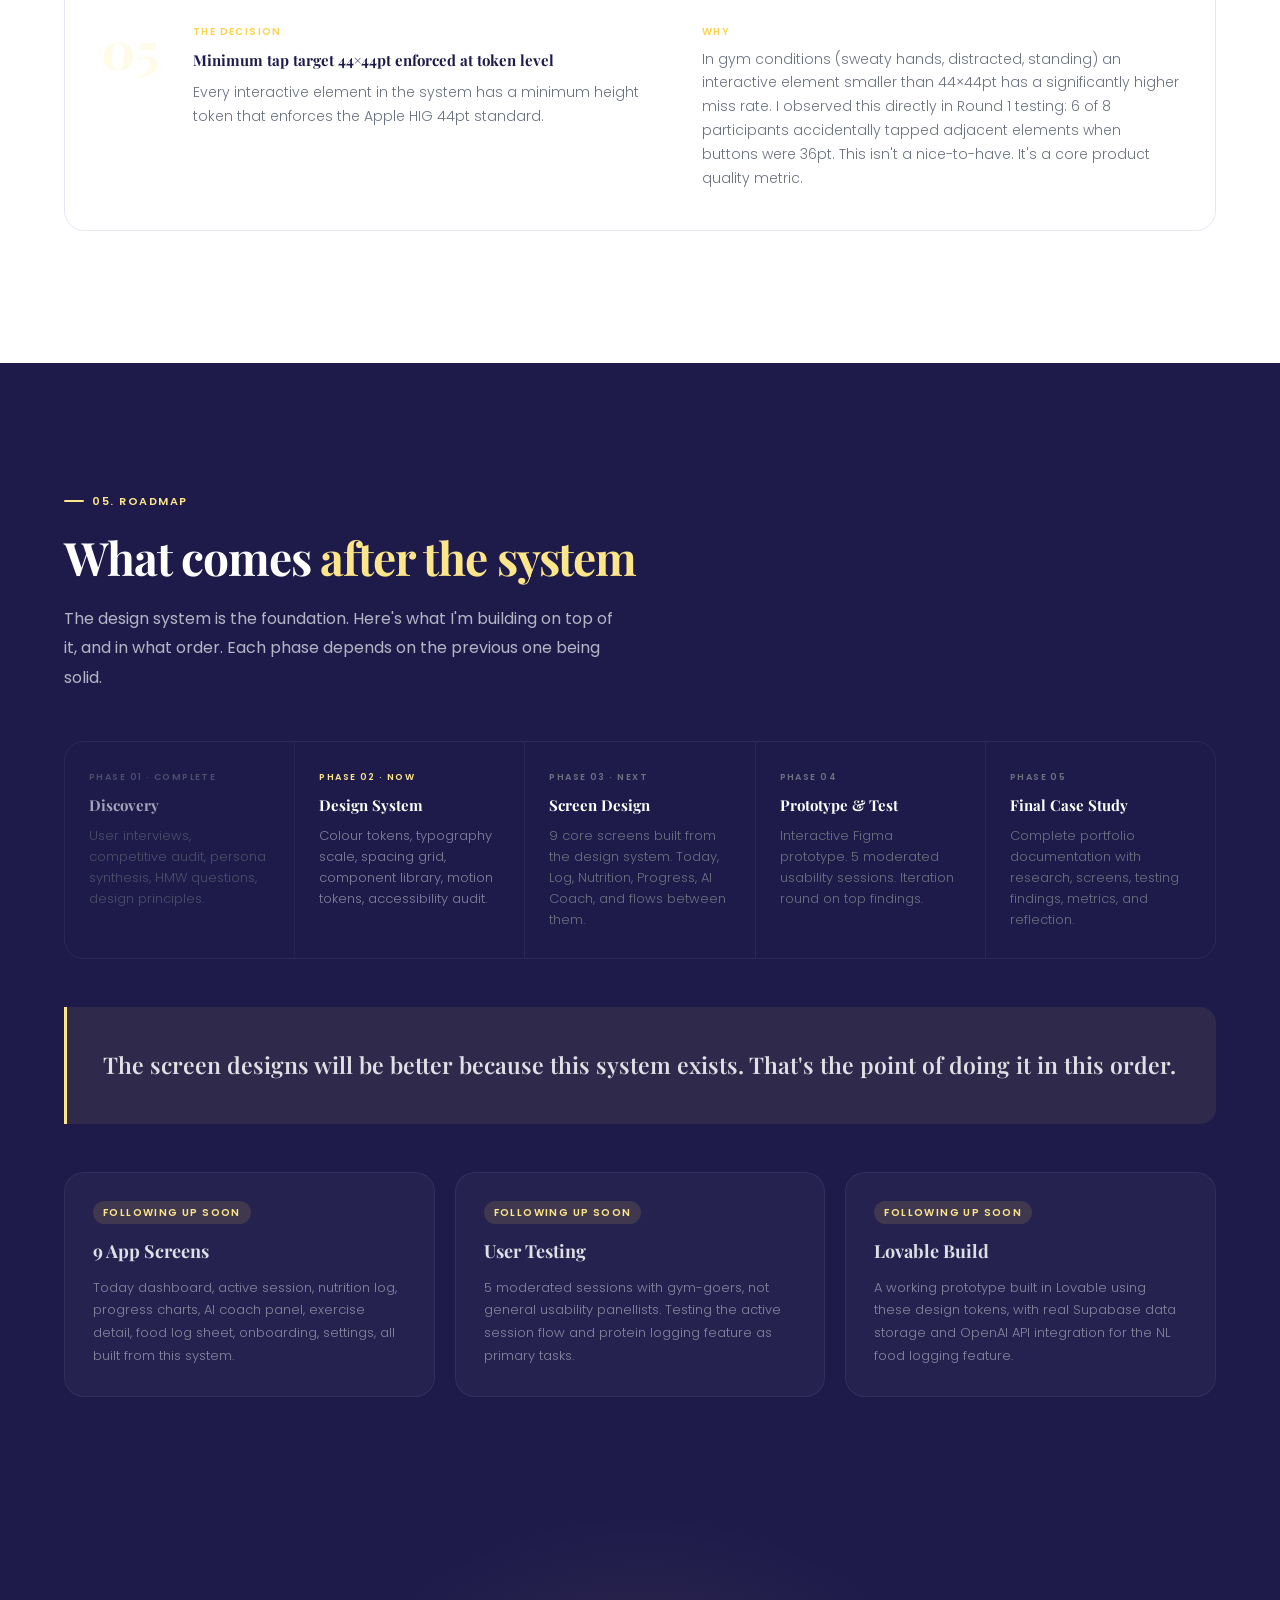
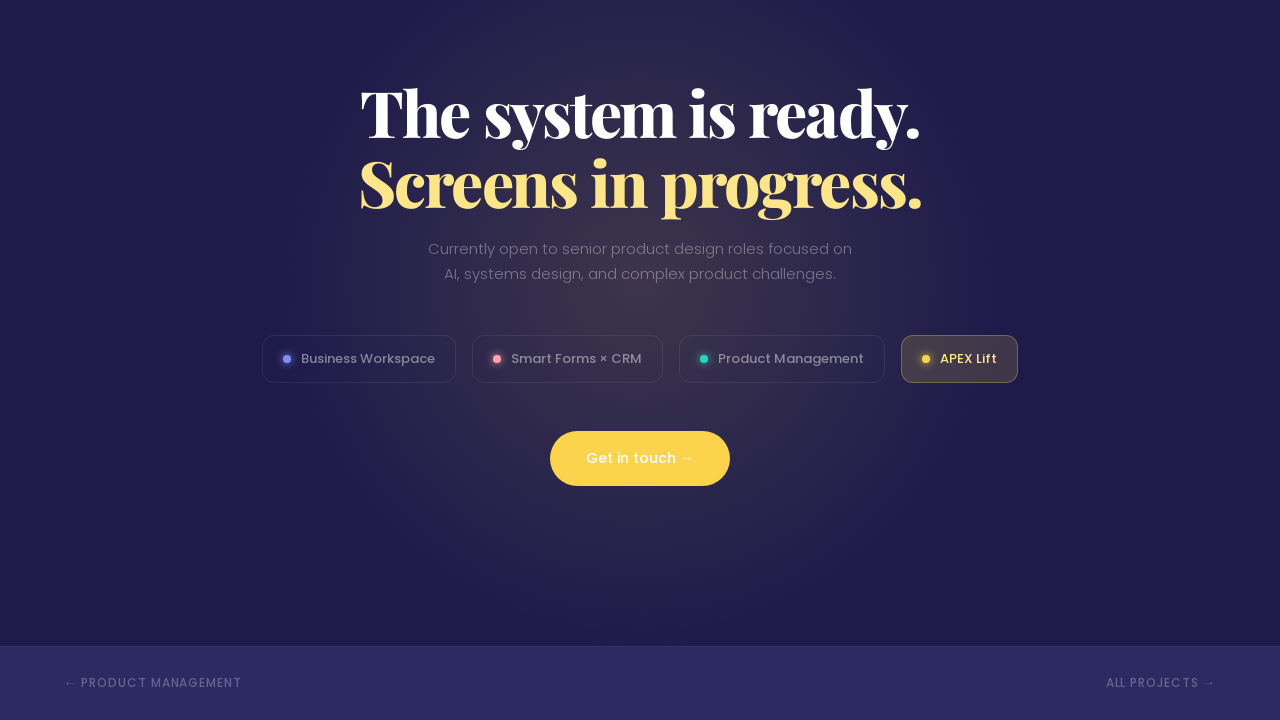
==== commit aed2d844: "Add Product Management case study and refresh visuals across all case studies Adds the new Product &" ====
--- a/apex-ds-portfolio.html
+++ b/apex-ds-portfolio.html
@@ -28,6 +28,25 @@
     .nav-links a:hover { color: var(--text); }
     .nav-cta { background: #1E1B4B !important; color: #fff !important; padding: 9px 22px; border-radius: 100px; font-size: 12px !important; font-weight: 500 !important; }
     .nav-cta:hover { opacity: 0.8 !important; color: #fff !important; }
+    a:focus-visible, button:focus-visible { outline: 2px solid var(--accent); outline-offset: 3px; border-radius: 4px; }
+    .section-nav {
+      position: fixed; left: 32px; top: 50%; transform: translateY(-50%); z-index: 60;
+      display: flex; flex-direction: column; gap: 16px; width: max-content;
+      background: rgba(255,255,255,0.94);
+      border: 1px solid var(--border); border-radius: 18px;
+      padding: 20px 18px; box-shadow: 0 12px 32px rgba(30,27,75,0.1);
+    }
+    .section-nav a { display: flex; align-items: center; gap: 10px; text-decoration: none; }
+    .sn-line { width: 14px; height: 1.5px; background: var(--text-muted); opacity: 0.5; transition: all 0.3s ease; flex-shrink: 0; }
+    .section-nav a.active .sn-line { width: 24px; background: var(--dark); opacity: 1; }
+    .sn-label { font-family: var(--poppins); font-size: 11px; font-weight: 500; color: var(--text-muted); opacity: 0; transform: translateX(-4px); transition: opacity 0.25s, transform 0.25s, color 0.25s; white-space: nowrap; }
+    .section-nav a:hover .sn-label, .section-nav a.active .sn-label { opacity: 1; transform: translateX(0); }
+    .section-nav a.active .sn-label { color: var(--dark); font-weight: 600; }
+    @media (max-width: 1320px) { .section-nav { display: none; } }
+    @media (prefers-reduced-motion: reduce) {
+      html { scroll-behavior: auto; }
+      .fade-up { transition: none !important; opacity: 1 !important; transform: none !important; }
+    }
 
     .hero { min-height: 100vh; display: grid; grid-template-rows: 1fr auto; padding: 140px 64px 80px; position: relative; overflow: hidden; background: var(--dark); }
     .hero-glow  { position: absolute; width: 700px; height: 700px; background: radial-gradient(circle, rgba(252,211,77,0.22) 0%, transparent 70%); top: -150px; right: -100px; pointer-events: none; }
@@ -63,13 +82,13 @@
     section.dark .label, section.dark-2 .label { color: var(--accent-mid); }
     section.dark .label::before, section.dark-2 .label::before { background: var(--accent-mid); }
 
-    .h2 { font-family: var(--syne); font-size: clamp(30px,4vw,54px); font-weight: 700; line-height: 1.1; letter-spacing: -0.025em; margin-bottom: 20px; }
+    .h2 { font-family: var(--syne); font-size: clamp(28px,3.6vw,48px); font-weight: 700; line-height: 1.15; letter-spacing: -0.025em; margin-bottom: 20px; }
     .h2 span { color: var(--accent); }
     section.dark .h2, section.dark-2 .h2 { color: #fff; }
     section.dark .h2 span, section.dark-2 .h2 span { color: var(--accent-mid); }
 
-    .body-text { font-size: 16px; font-weight: 300; line-height: 1.85; color: var(--text-muted); max-width: 560px; }
-    section.dark .body-text, section.dark-2 .body-text { color: rgba(255,255,255,0.38); }
+    .body-text { font-size: 16px; font-weight: 400; line-height: 1.85; color: var(--text-muted); max-width: 560px; }
+    section.dark .body-text, section.dark-2 .body-text { color: rgba(255,255,255,0.68); }
 
     .two-col   { display: grid; grid-template-columns: 1fr 1fr; gap: 72px; align-items: start; }
     .three-col { display: grid; grid-template-columns: 1fr 1fr 1fr; gap: 20px; }
@@ -291,6 +310,8 @@
     .fade-up { opacity: 0; transform: translateY(28px); transition: opacity 0.65s cubic-bezier(0.22,1,0.36,1), transform 0.65s cubic-bezier(0.22,1,0.36,1); }
     .fade-up.in { opacity: 1; transform: none; }
 
+    @media (min-width: 1321px) { .hero, .stats-bar, section { padding-left: 240px; } }
+
     @media (max-width: 900px) {
       nav { padding: 18px 24px; } .nav-cta { display: none; }
       .hero { padding: 120px 24px 60px; } .hero-meta-row { flex-wrap: wrap; gap: 24px; } .scroll-hint { display: none; }
@@ -319,6 +340,16 @@
   </div>
 </nav>
 
+<nav class="section-nav" id="sectionNav">
+  <a href="#progress"><span class="sn-line"></span><span class="sn-label">Progress</span></a>
+  <a href="#rationale"><span class="sn-line"></span><span class="sn-label">Rationale</span></a>
+  <a href="#process"><span class="sn-line"></span><span class="sn-label">Process</span></a>
+  <a href="#principles"><span class="sn-line"></span><span class="sn-label">Principles</span></a>
+  <a href="#system"><span class="sn-line"></span><span class="sn-label">The System</span></a>
+  <a href="#decisions"><span class="sn-line"></span><span class="sn-label">Decision Log</span></a>
+  <a href="#roadmap"><span class="sn-line"></span><span class="sn-label">Roadmap</span></a>
+</nav>
+
 <!-- HERO -->
 <div class="hero">
   <div class="hero-glow"></div><div class="hero-glow2"></div><div class="hero-grid"></div>
@@ -345,7 +376,7 @@
 </div>
 
 <!-- WIP + PHASE TRACKER -->
-<section class="dark-2">
+<section class="dark-2" id="progress">
   <div class="two-col" style="align-items:start;">
     <div>
       <div class="label">Work in Progress</div>
@@ -370,7 +401,7 @@
 </section>
 
 <!-- WHY A DESIGN SYSTEM FIRST -->
-<section class="light">
+<section class="light" id="rationale">
   <div class="label">01. Rationale</div>
   <h2 class="h2 fade-up">Why the system <span>before the screens</span></h2>
   <p class="body-text fade-up" style="margin-bottom:48px;">Most designers start with screens. I've done that. It's fast and satisfying until week 6 when you have 40 inconsistent button styles across 12 screens and no one can explain where anything came from. Starting with a system is not slower; it's a different kind of investment that pays off exponentially as the design grows.</p>
@@ -410,7 +441,7 @@
 </section>
 
 <!-- PROCESS -->
-<section class="dark">
+<section class="dark" id="process">
   <div class="label">02. Process</div>
   <h2 class="h2 fade-up">How I built <span>the system</span></h2>
   <p class="body-text fade-up" style="margin-bottom:60px;">Four focused weeks before opening Figma. Most of the work was decisions, not production. The production work was fast because the decisions were already made.</p>
@@ -465,7 +496,7 @@
 </section>
 
 <!-- DESIGN PRINCIPLES -->
-<section class="light">
+<section class="light" id="principles">
   <div class="label">02b. Principles</div>
   <h2 class="h2 fade-up">Five principles that <span>guided every decision</span></h2>
   <p class="body-text fade-up" style="margin-bottom:48px;">Before touching a single token, I wrote these down. They became the filter for every "should we or shouldn't we" conversation, with myself and eventually with the engineers.</p>
@@ -499,7 +530,7 @@
 </section>
 
 <!-- THE SYSTEM -->
-<section class="dark-2">
+<section class="dark-2" id="system">
   <div class="label">03. The System</div>
   <h2 class="h2 fade-up">Colour, type, <span>space, motion</span></h2>
   <p class="body-text fade-up" style="margin-bottom:60px;">The following documents the foundation layer of the APEX Lift design system. Each section shows the token, its value, its rationale, and how it renders in context.</p>
@@ -703,7 +734,7 @@
 </section>
 
 <!-- DESIGN DECISIONS -->
-<section class="light">
+<section class="light" id="decisions">
   <div class="label">04. Decision Log</div>
   <h2 class="h2 fade-up">Five decisions that <span>defined the system</span></h2>
   <p class="body-text fade-up" style="margin-bottom:48px;">Every significant design decision was logged with its rationale. This isn't just good practice; it's the difference between a portfolio piece and a portfolio story. Recruiters don't just want to see what you made. They want to know why.</p>
@@ -740,7 +771,7 @@
 </section>
 
 <!-- WHAT'S NEXT -->
-<section class="dark">
+<section class="dark" id="roadmap">
   <div class="label">05. Roadmap</div>
   <h2 class="h2 fade-up">What comes <span>after the system</span></h2>
   <p class="body-text fade-up" style="margin-bottom:48px;">The design system is the foundation. Here's what I'm building on top of it, and in what order. Each phase depends on the previous one being solid.</p>
@@ -802,13 +833,14 @@
   <div class="project-switcher fade-up">
     <a href="business-workspace.html" class="ps-card"><span class="ps-dot" style="background:#818CF8;box-shadow:0 0 8px #818CF8;"></span> Business Workspace</a>
     <a href="smart-forms.html" class="ps-card"><span class="ps-dot" style="background:#FDA4AF;box-shadow:0 0 8px #FDA4AF;"></span> Smart Forms &times; CRM</a>
+    <a href="product-management.html" class="ps-card"><span class="ps-dot" style="background:#2DD4BF;box-shadow:0 0 8px #2DD4BF;"></span> Product Management</a>
     <a href="apex-ds-portfolio.html" class="ps-card active"><span class="ps-dot" style="background:#FCD34D;box-shadow:0 0 8px #FCD34D;"></span> APEX Lift</a>
   </div>
   <a href="index.html#contact" class="btn-prim fade-up">Get in touch &rarr;</a>
 </div>
 
 <div class="bottom">
-  <a href="smart-forms.html">&larr; Smart Forms &times; CRM</a>
+  <a href="product-management.html">&larr; Product Management</a>
   <a href="index.html#work">All Projects &rarr;</a>
 </div>
 
@@ -823,6 +855,19 @@
       if(parent){ var siblings=parent.querySelectorAll('.fade-up'); siblings.forEach(function(s,i){ s.style.transitionDelay=(i*0.08)+'s'; }); }
       io.observe(el);
     });
+
+    var navLinks = document.querySelectorAll('.section-nav a');
+    var navIO = new IntersectionObserver(function(entries) {
+      entries.forEach(function(entry) {
+        var link = document.querySelector('.section-nav a[href="#' + entry.target.id + '"]');
+        if (!link) return;
+        if (entry.isIntersecting) {
+          navLinks.forEach(function(l) { l.classList.remove('active'); });
+          link.classList.add('active');
+        }
+      });
+    }, { rootMargin: '-45% 0px -45% 0px', threshold: 0 });
+    document.querySelectorAll('section[id]').forEach(function(s) { navIO.observe(s); });
   })();
 </script>
 </body>
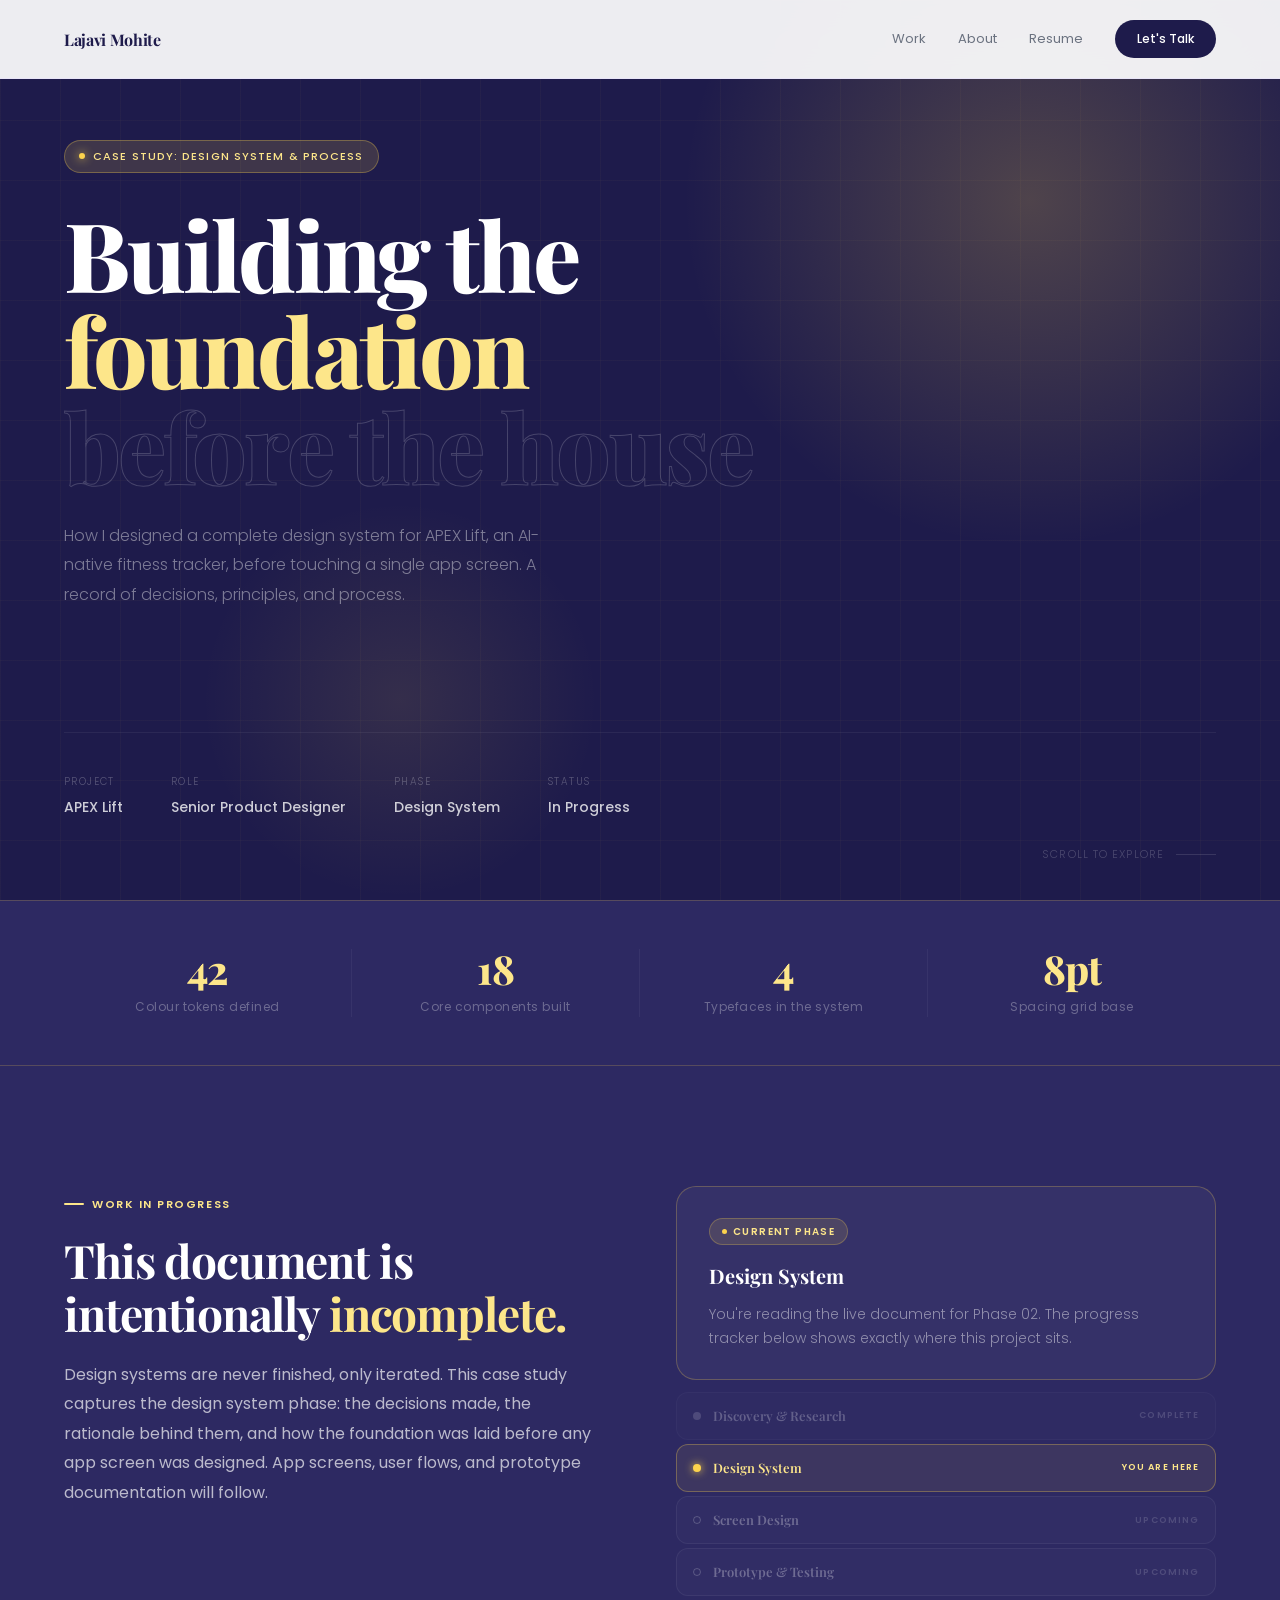
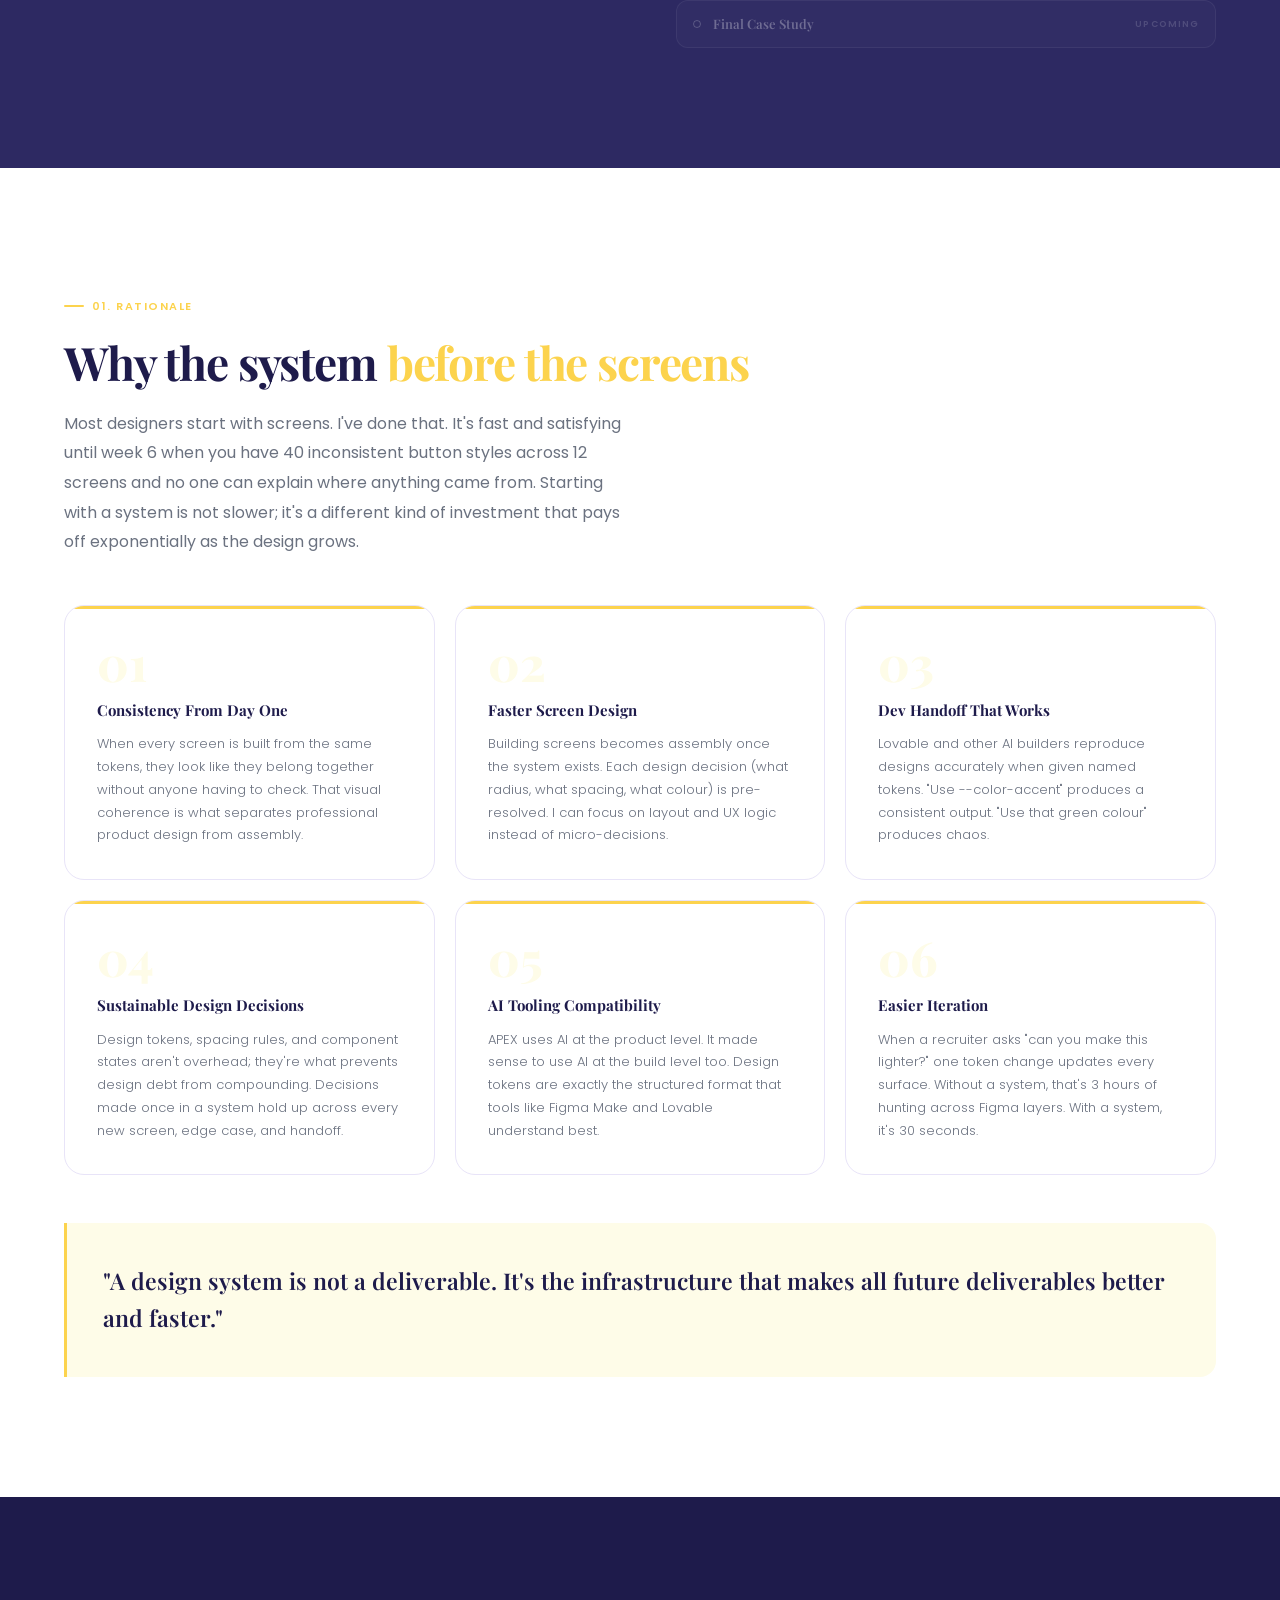
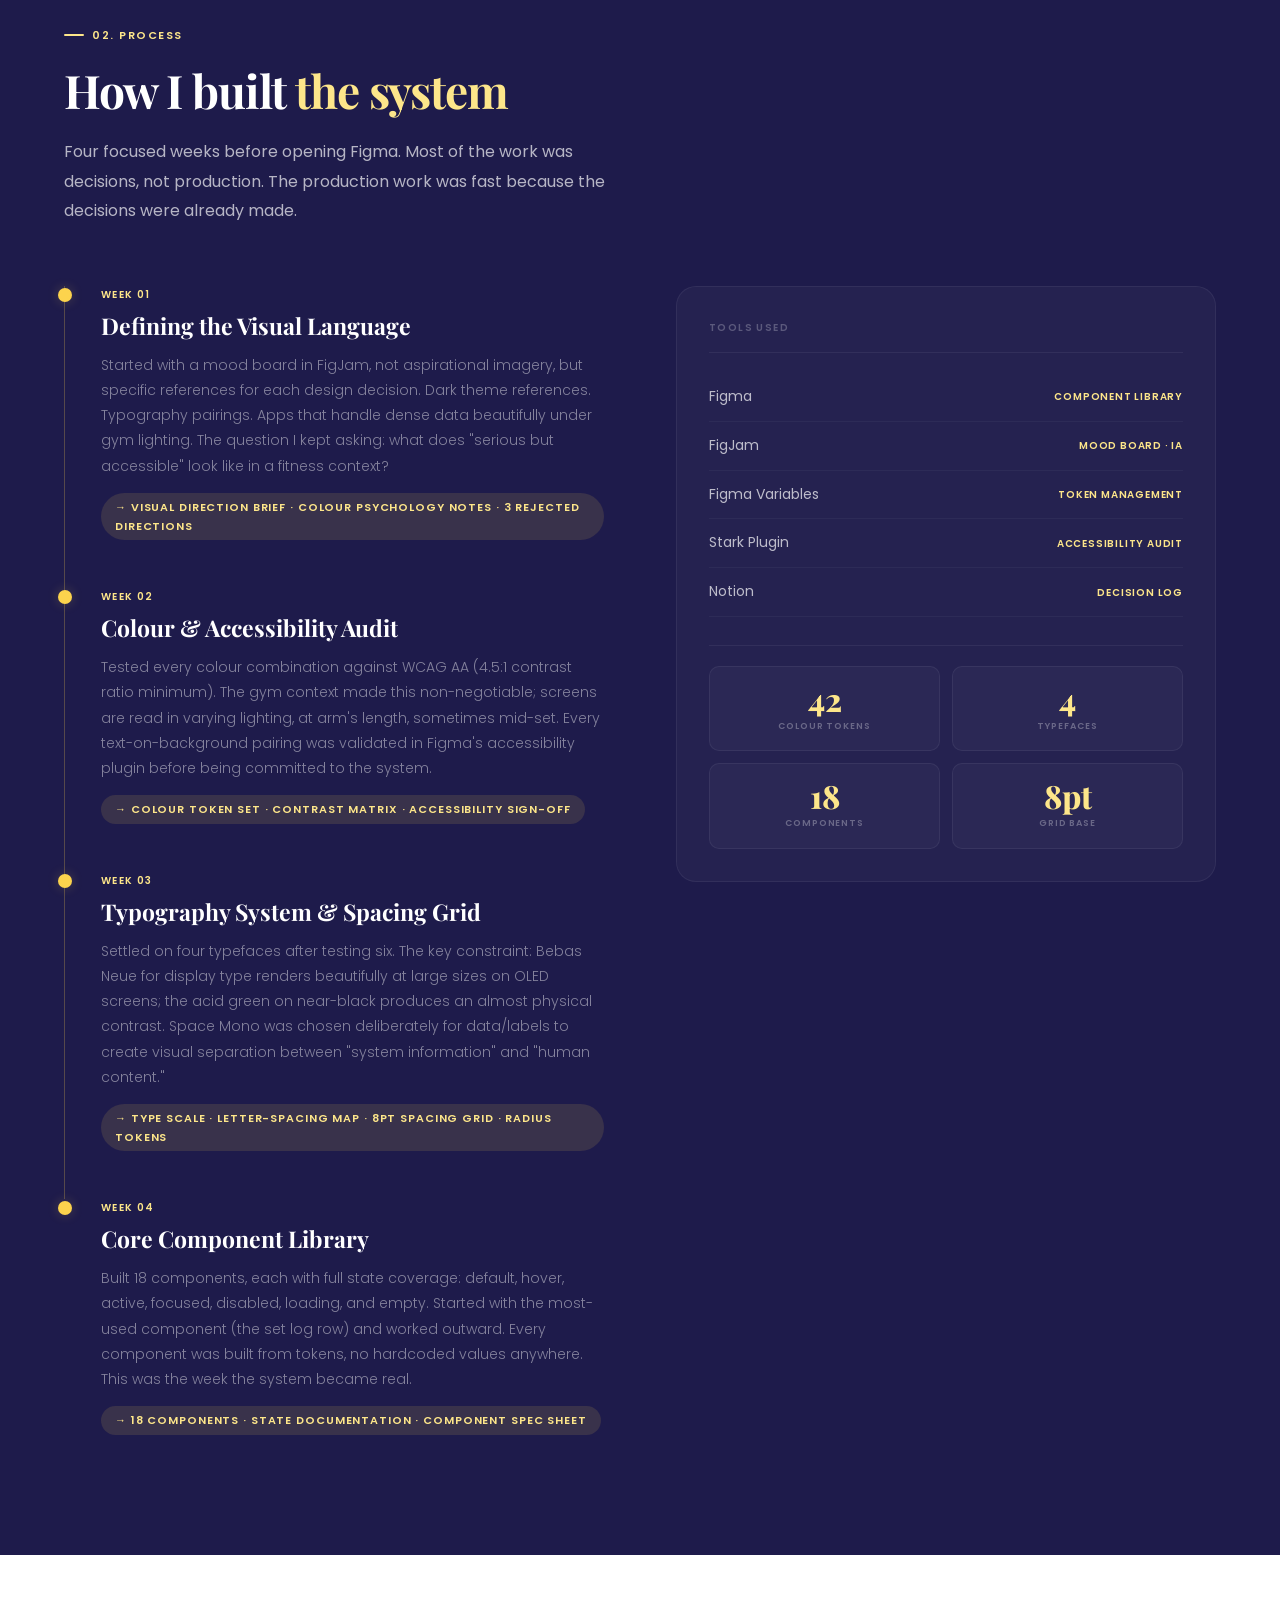
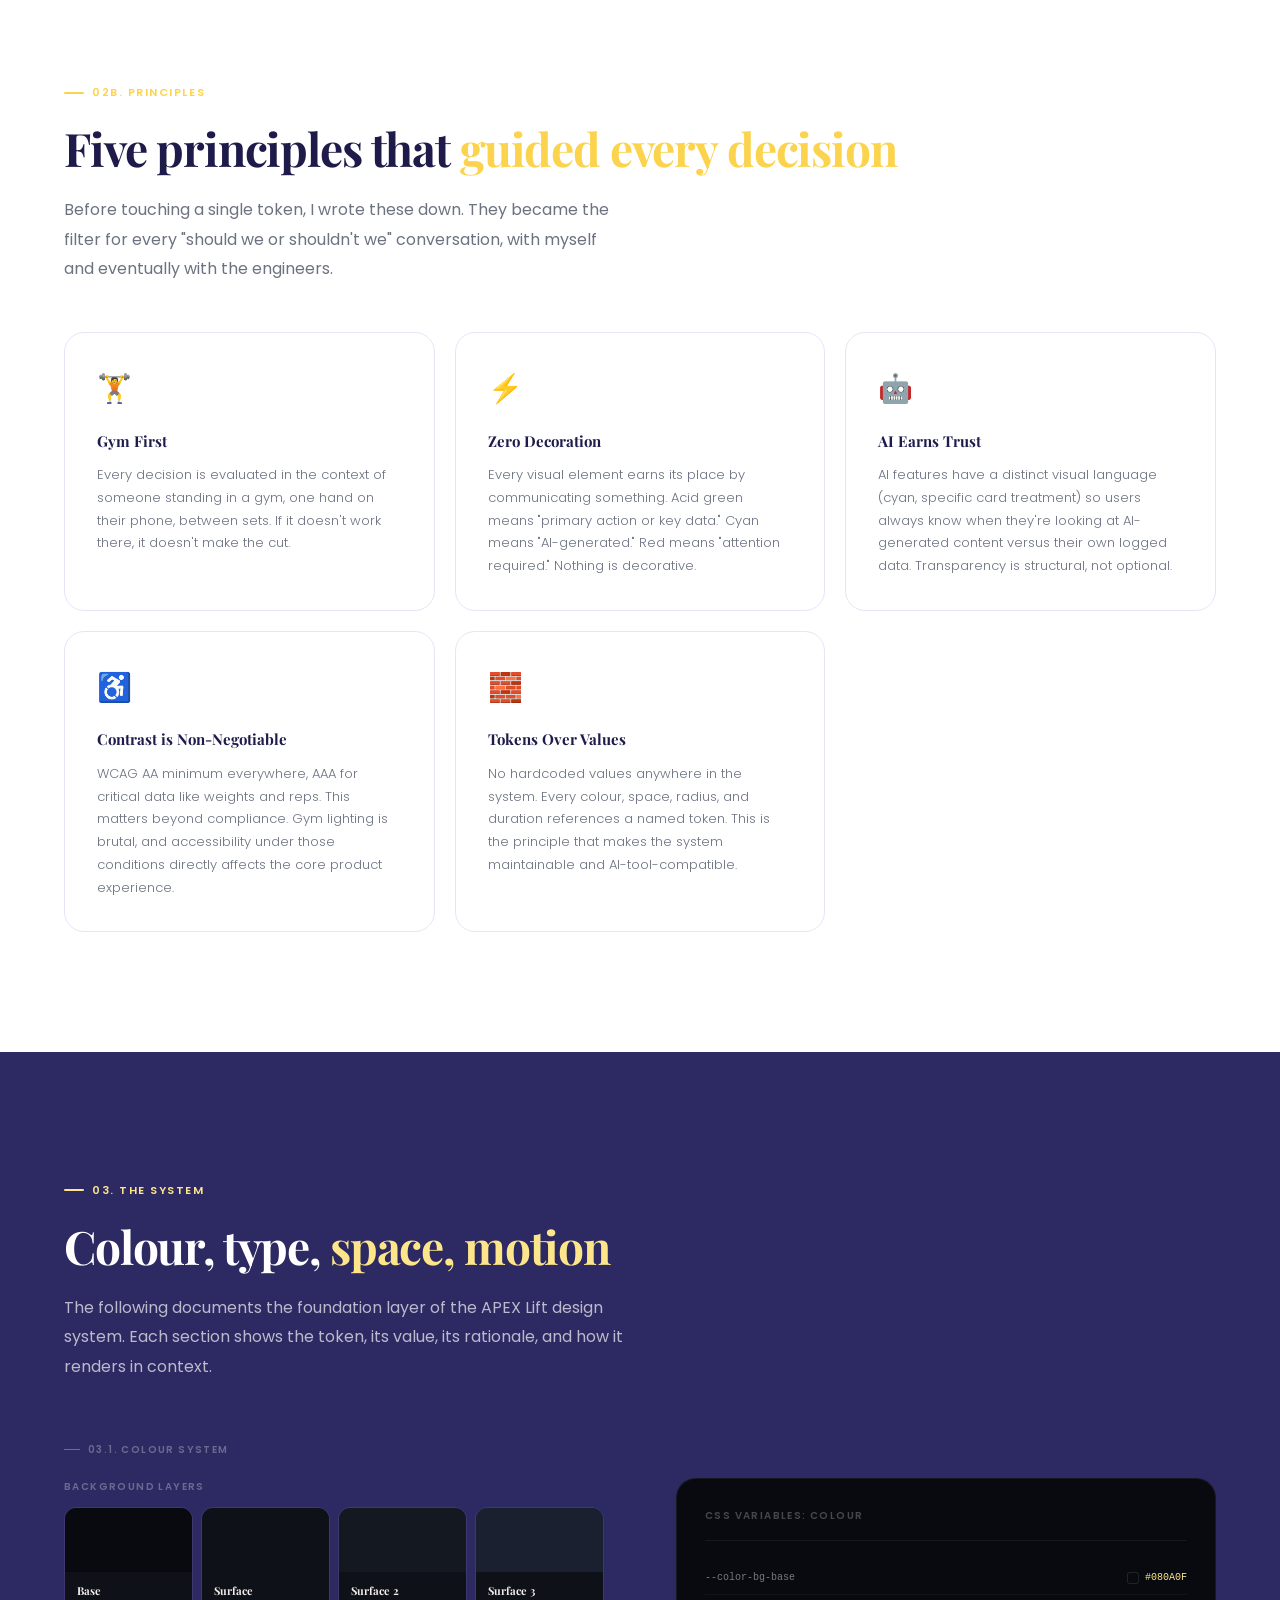
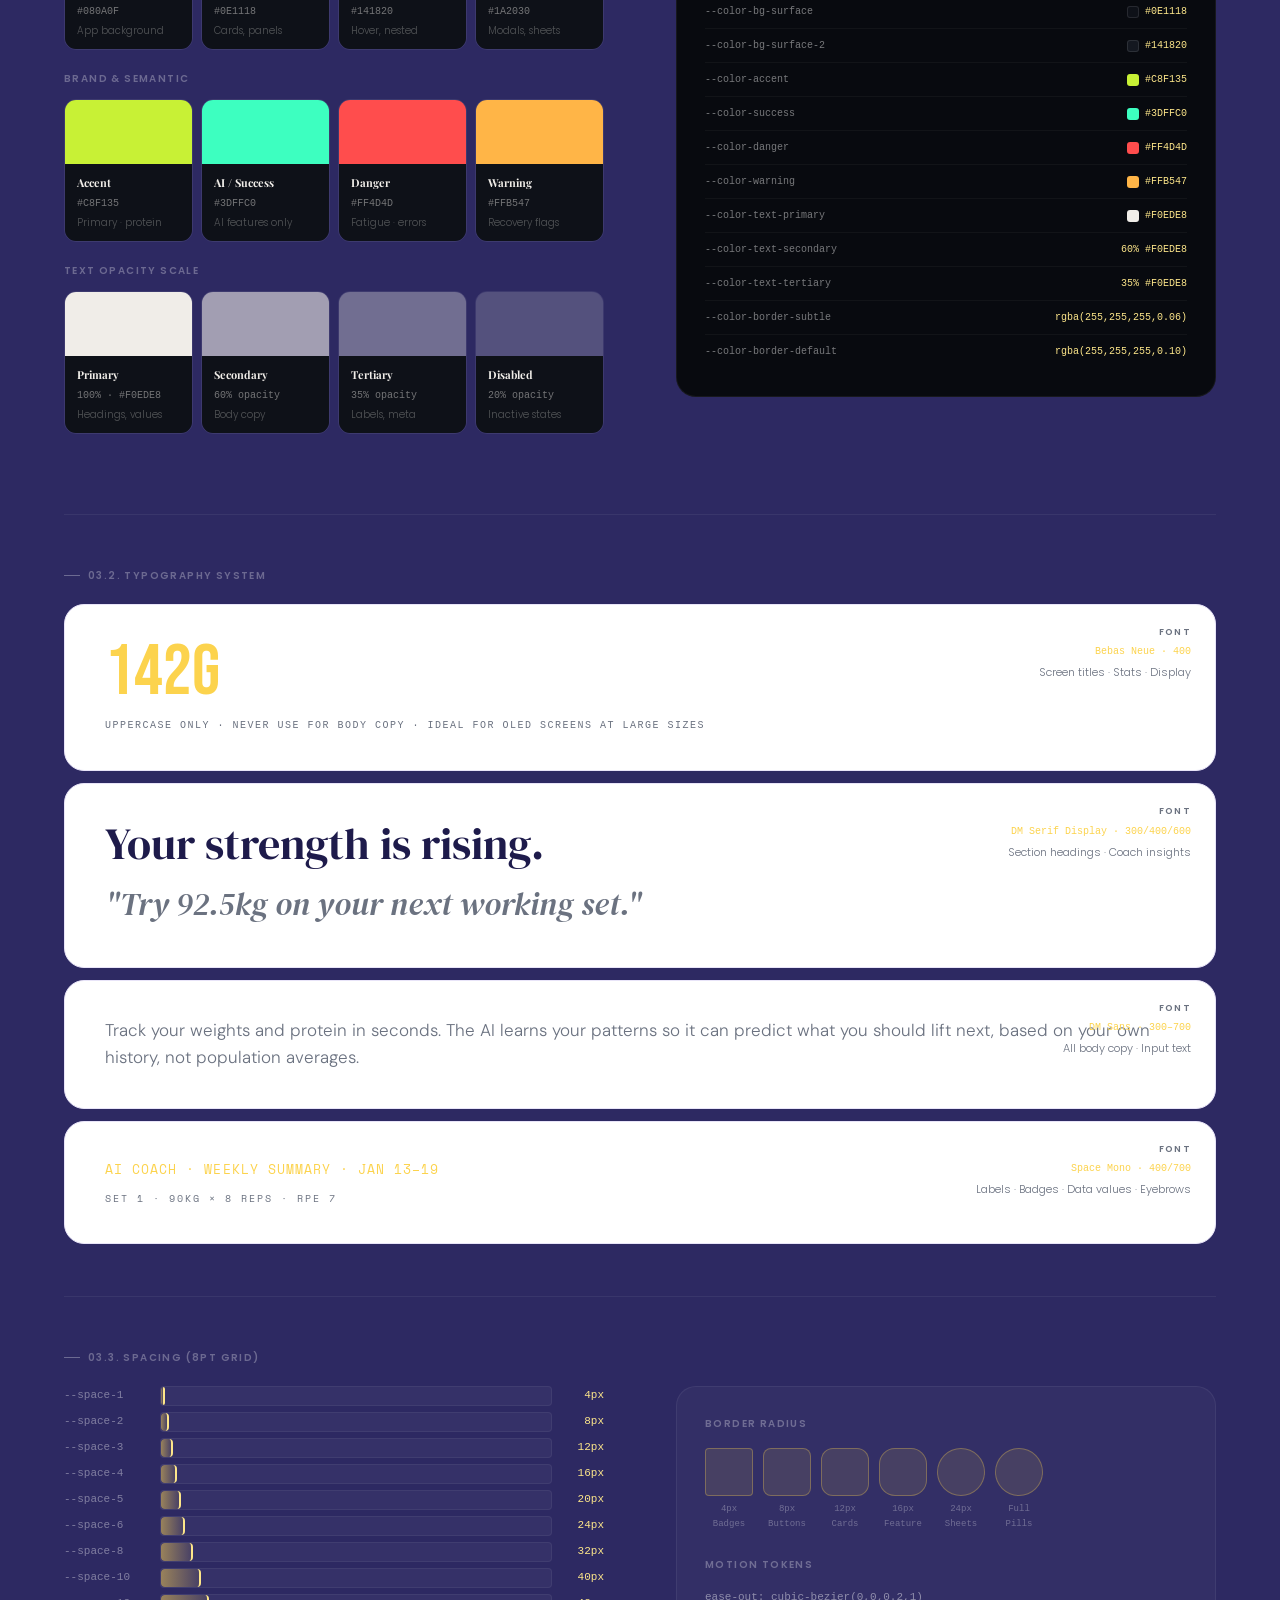
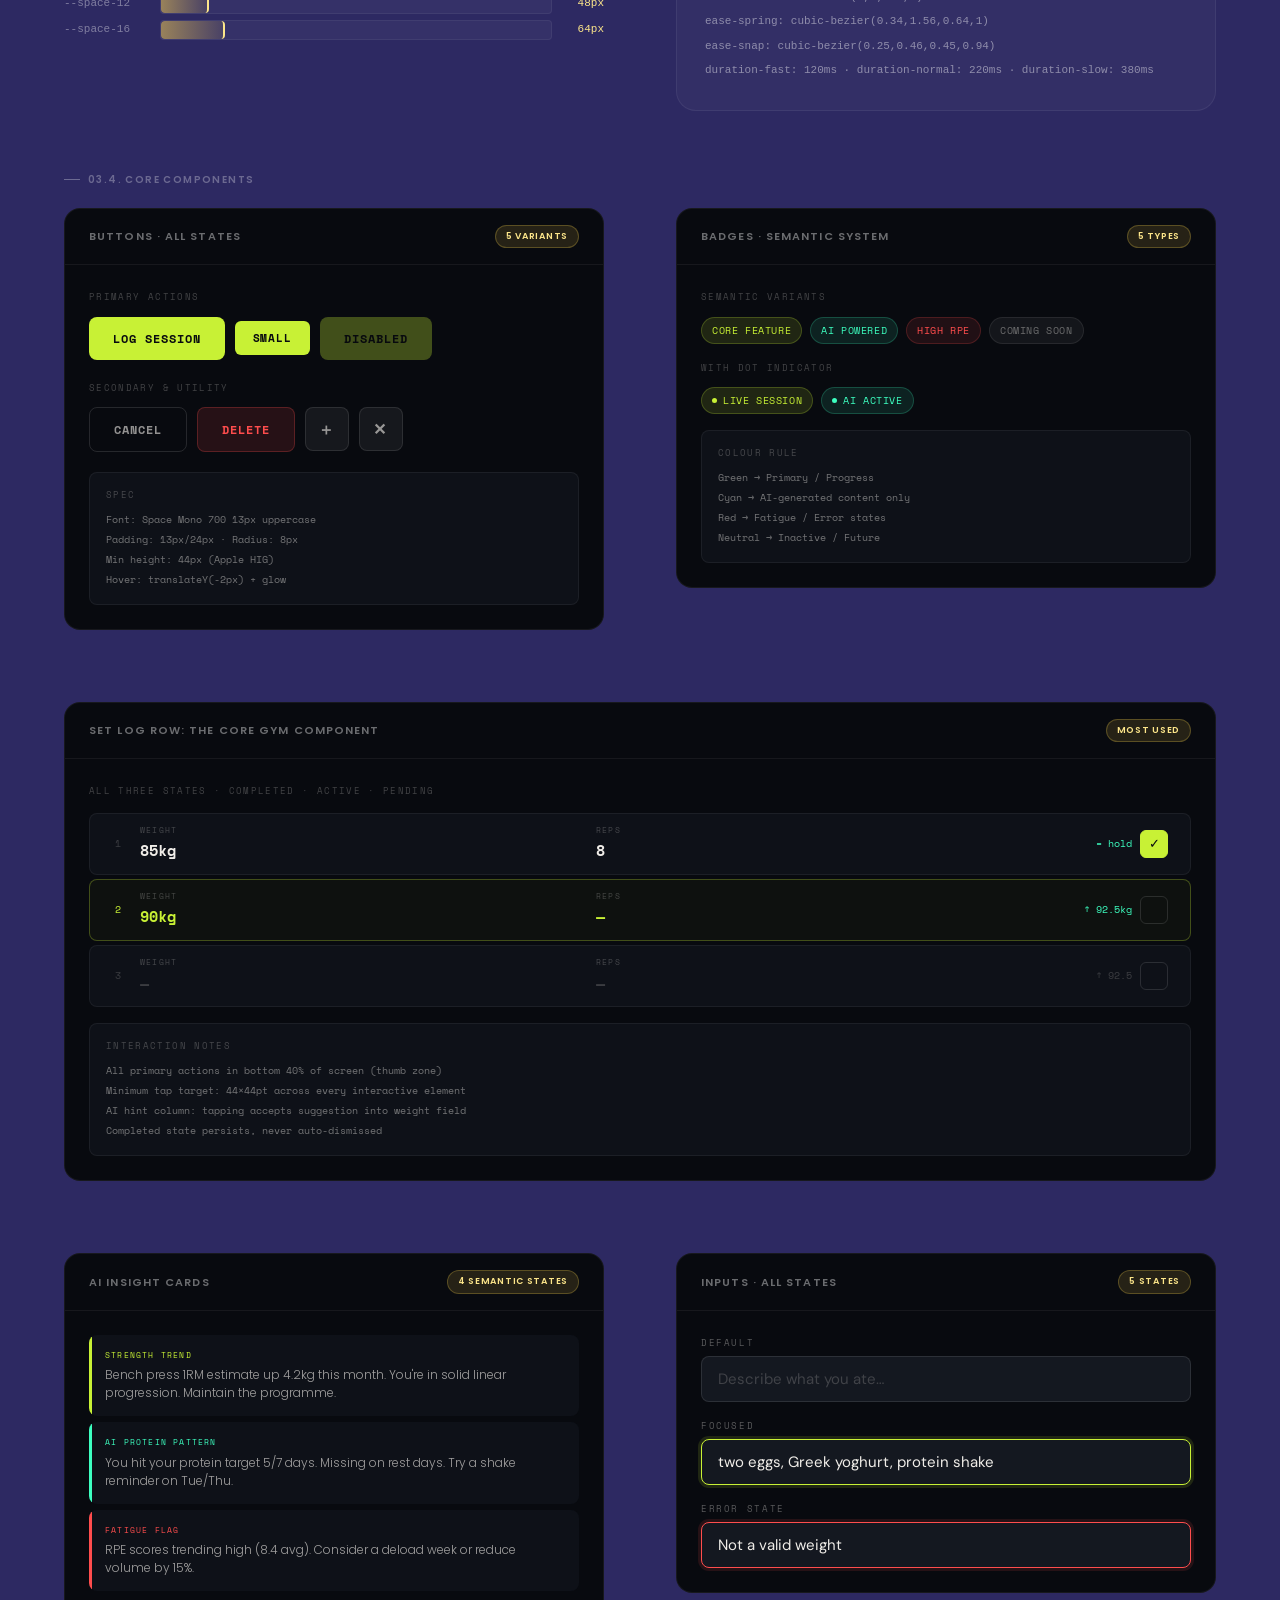
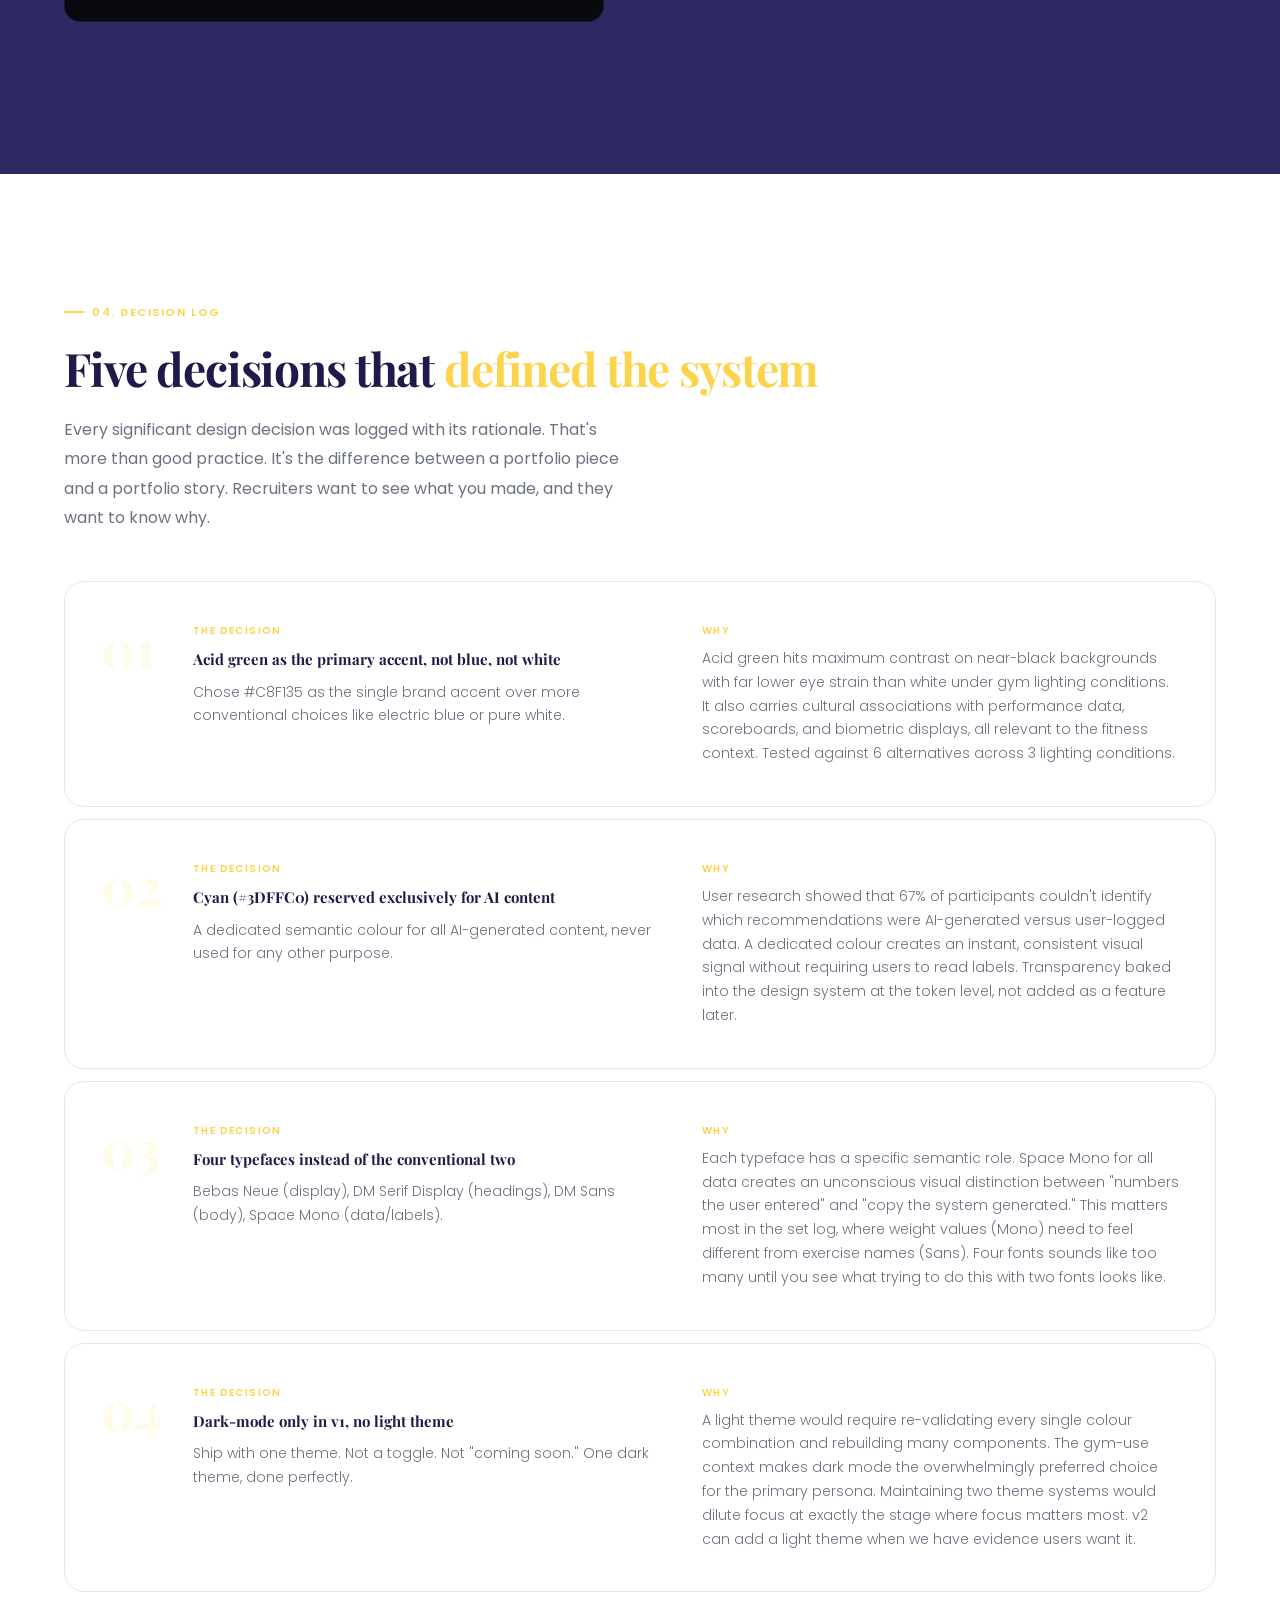
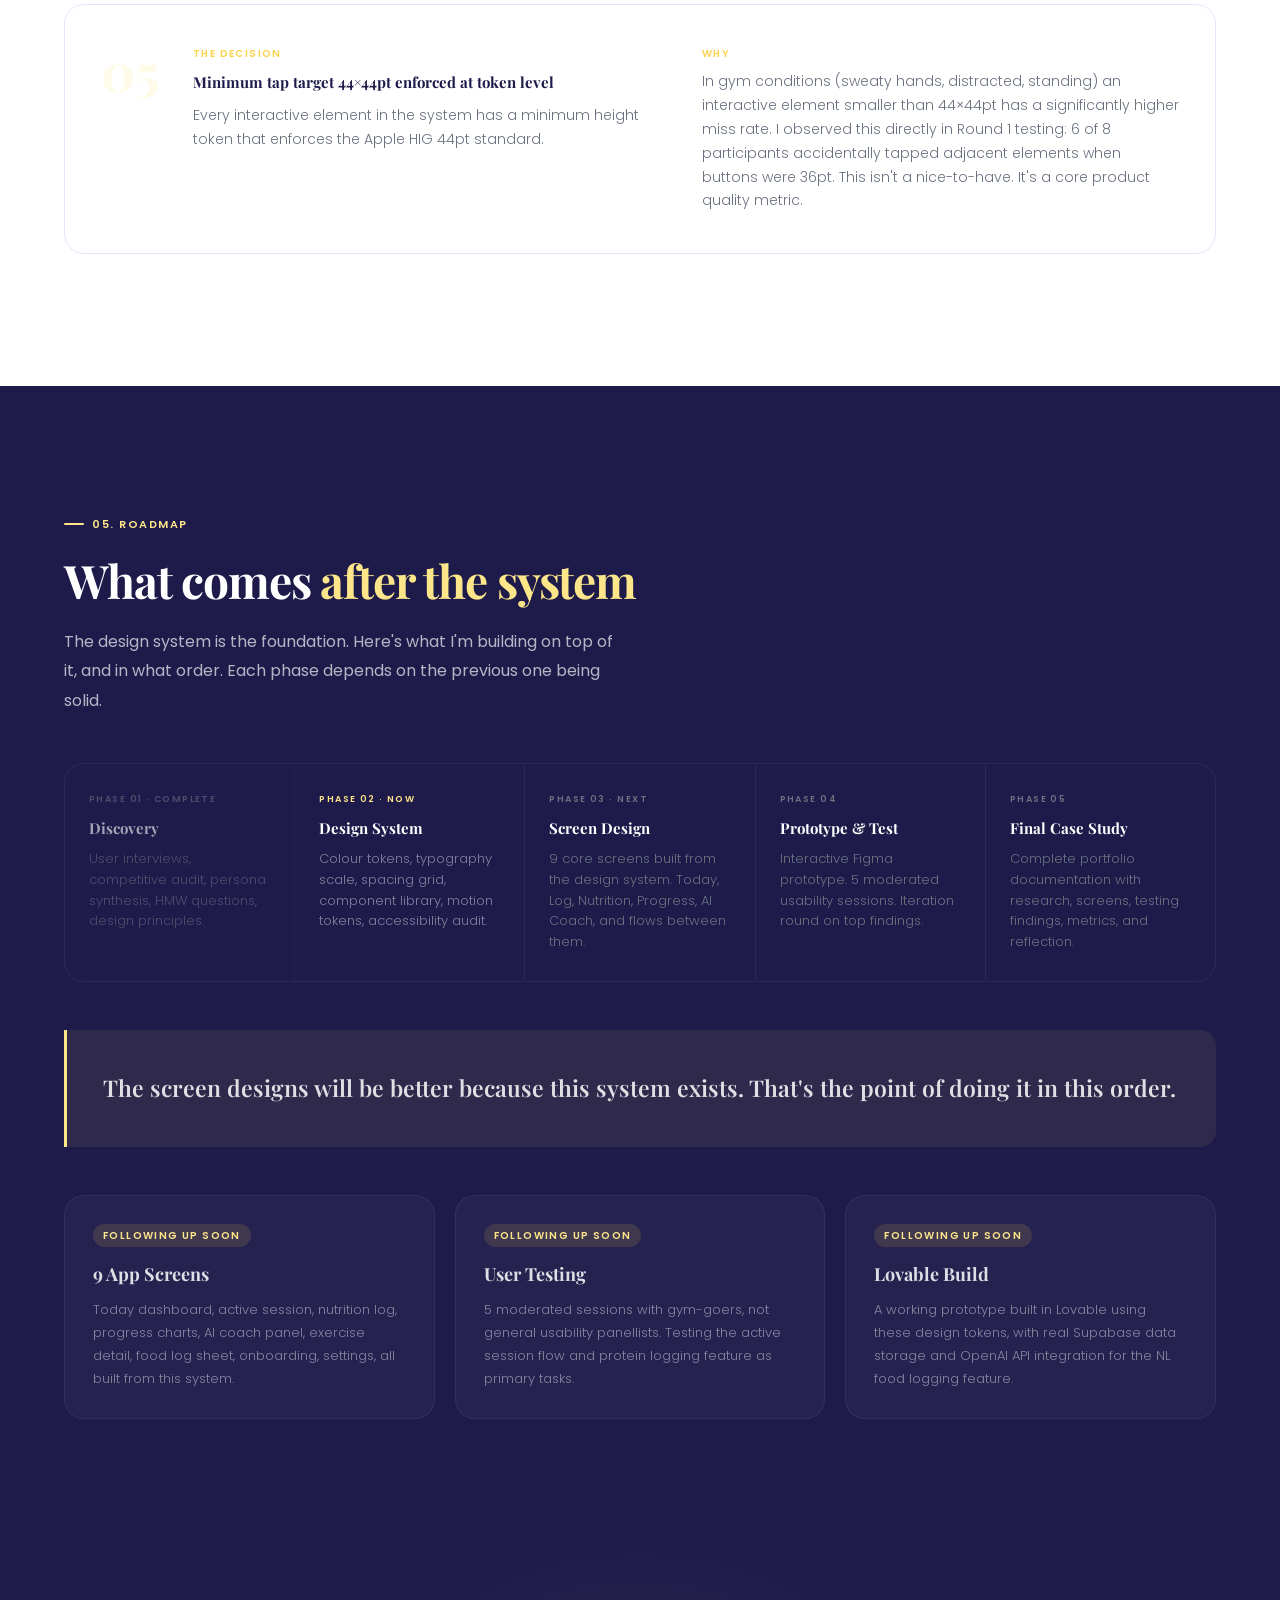
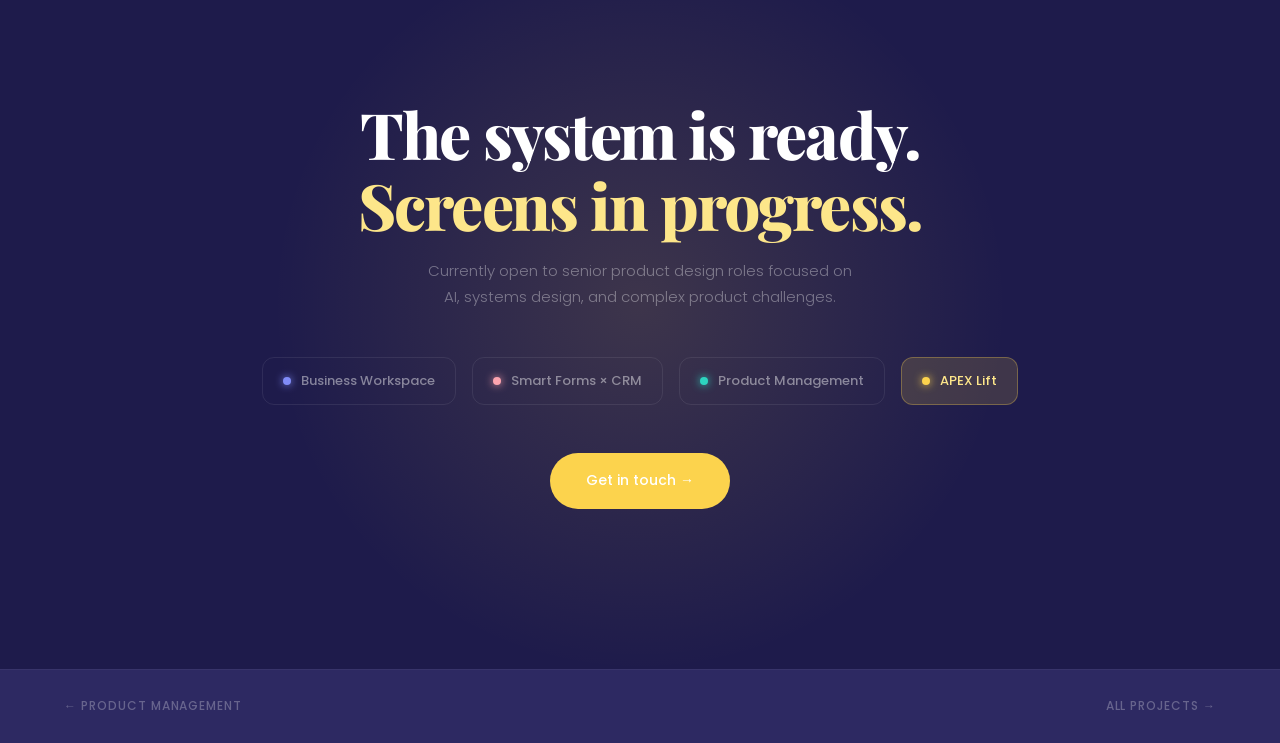
==== commit c2d3d159: "Finish removing dashes from copy: contact, resume, and remaining spots Previous pass missed contact." ====
--- a/apex-ds-portfolio.html
+++ b/apex-ds-portfolio.html
@@ -3,7 +3,7 @@
 <head>
   <meta charset="UTF-8" />
   <meta name="viewport" content="width=device-width, initial-scale=1.0"/>
-  <title>APEX Lift — Design System · Lajavi Mohite</title>
+  <title>APEX Lift Design System | Lajavi Mohite</title>
   <link rel="preconnect" href="https://fonts.googleapis.com">
   <link rel="preconnect" href="https://fonts.gstatic.com" crossorigin>
   <link href="https://fonts.googleapis.com/css2?family=Poppins:wght@300;400;500;600&family=Playfair+Display:ital,wght@0,400;0,500;0,600;0,700;0,800;1,400;1,700&display=swap" rel="stylesheet">
@@ -519,7 +519,7 @@
     <div class="principle-card fade-up">
       <div class="principle-icon">♿</div>
       <div class="principle-title">Contrast is Non-Negotiable</div>
-      <div class="principle-body">WCAG AA minimum everywhere, AAA for critical data like weights and reps. This isn't just compliance; gym lighting is brutal and accessibility under those conditions directly affects the core product experience.</div>
+      <div class="principle-body">WCAG AA minimum everywhere, AAA for critical data like weights and reps. This matters beyond compliance. Gym lighting is brutal, and accessibility under those conditions directly affects the core product experience.</div>
     </div>
     <div class="principle-card fade-up">
       <div class="principle-icon">🧱</div>
@@ -737,7 +737,7 @@
 <section class="light" id="decisions">
   <div class="label">04. Decision Log</div>
   <h2 class="h2 fade-up">Five decisions that <span>defined the system</span></h2>
-  <p class="body-text fade-up" style="margin-bottom:48px;">Every significant design decision was logged with its rationale. This isn't just good practice; it's the difference between a portfolio piece and a portfolio story. Recruiters don't just want to see what you made. They want to know why.</p>
+  <p class="body-text fade-up" style="margin-bottom:48px;">Every significant design decision was logged with its rationale. That's more than good practice. It's the difference between a portfolio piece and a portfolio story. Recruiters want to see what you made, and they want to know why.</p>
 
   <div class="decision-block fade-up">
     <div class="decision-num">01</div>
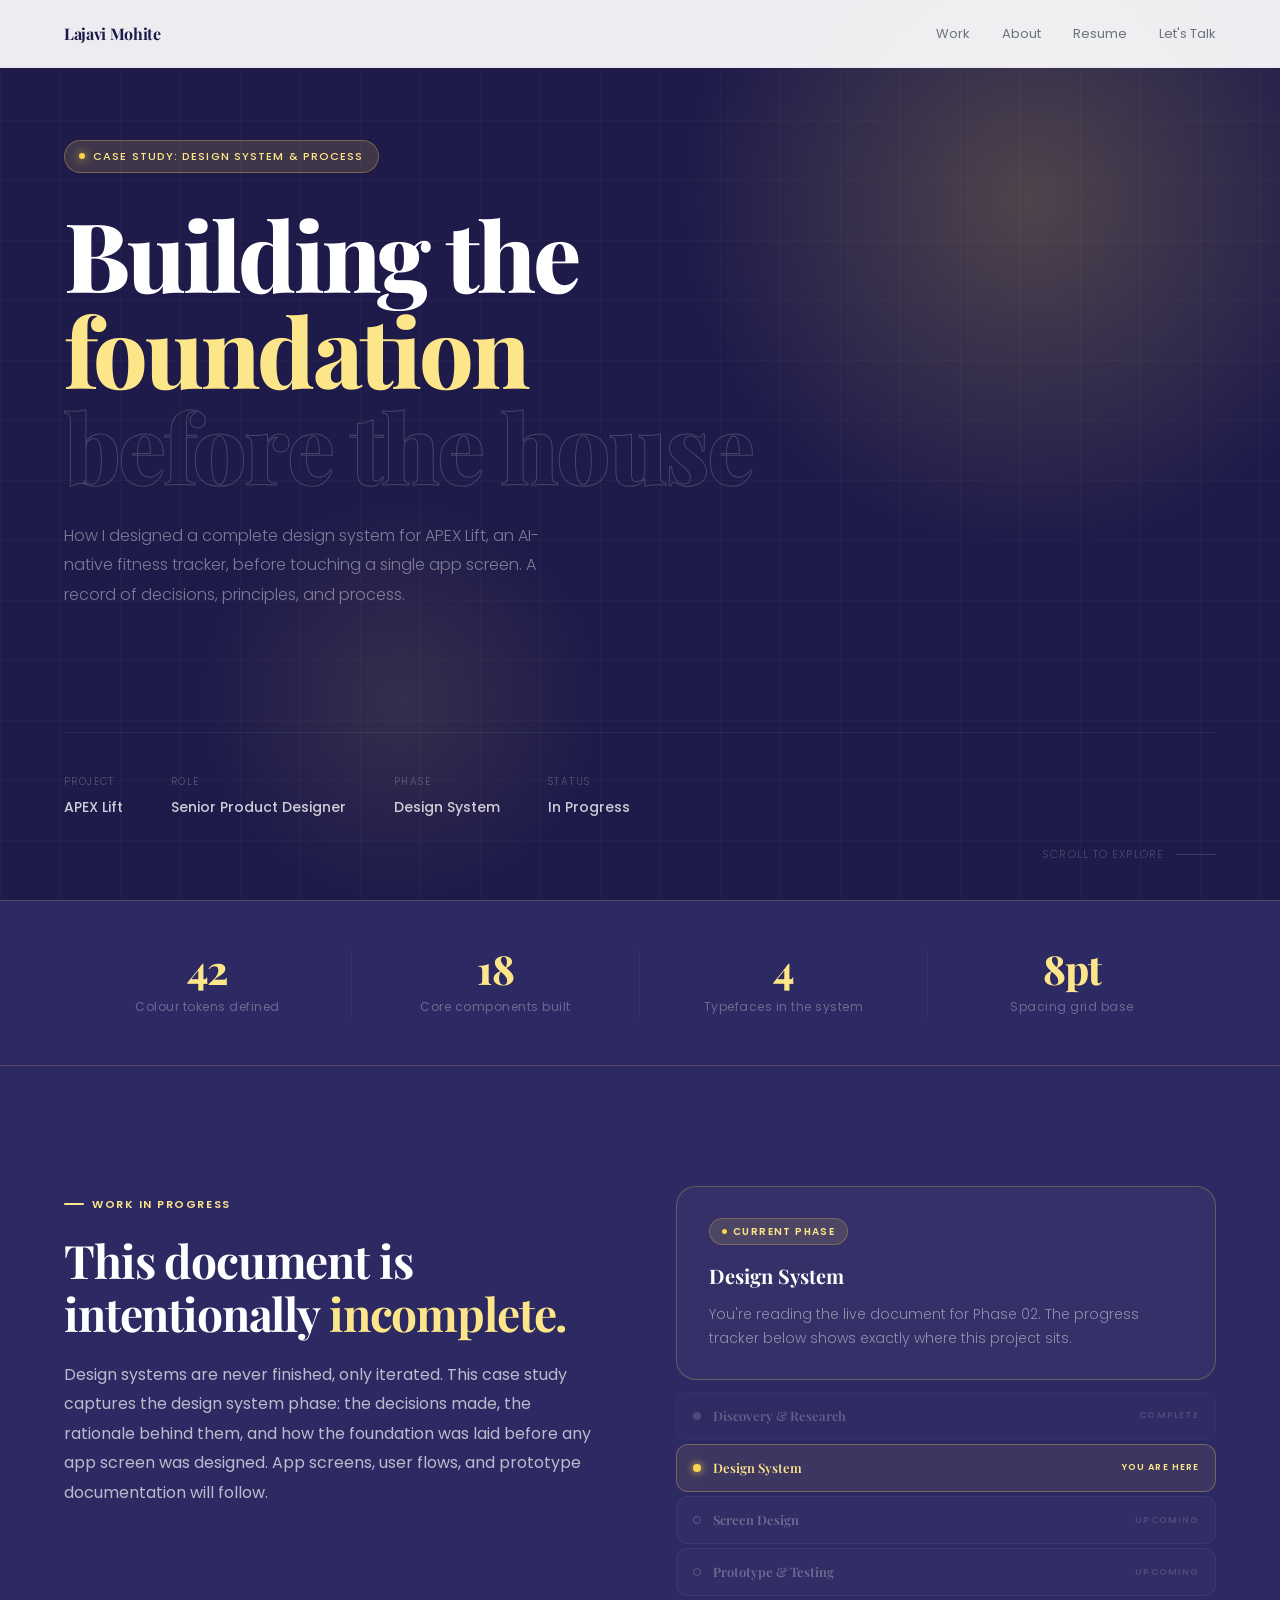
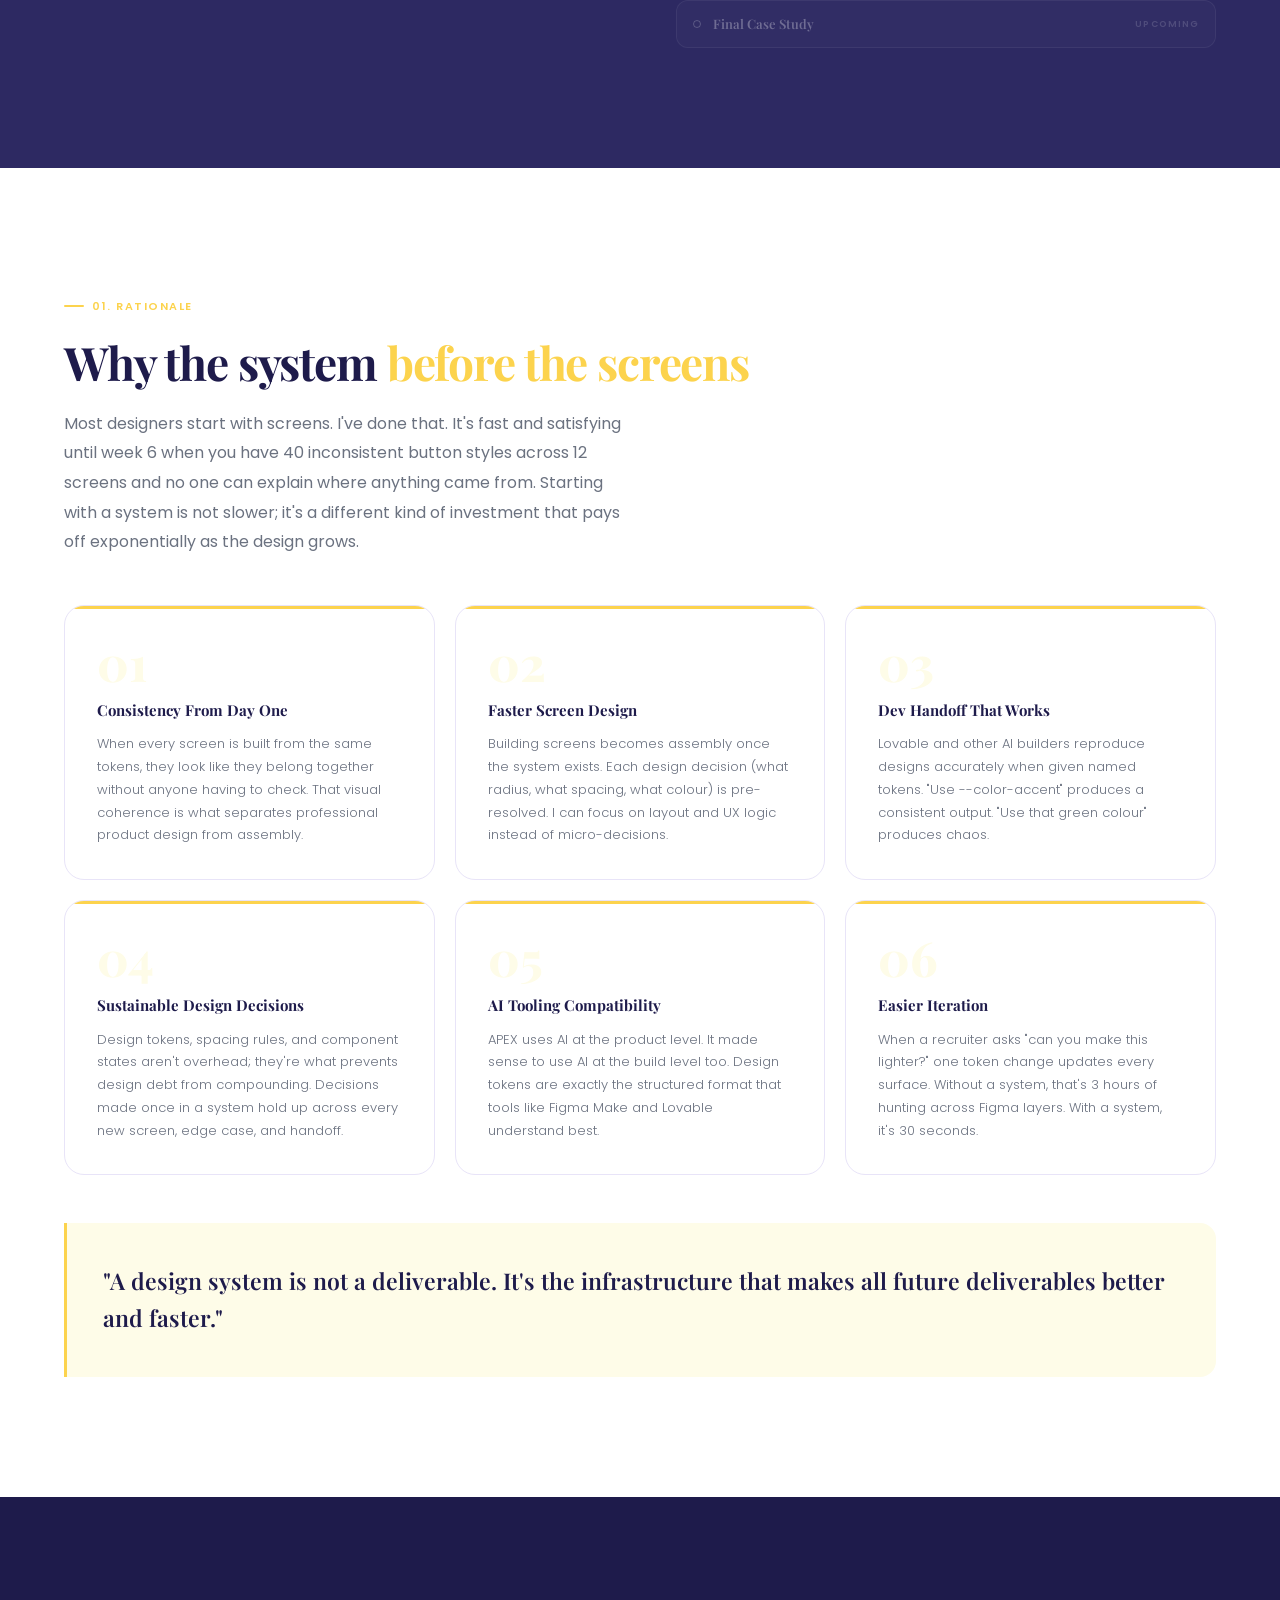
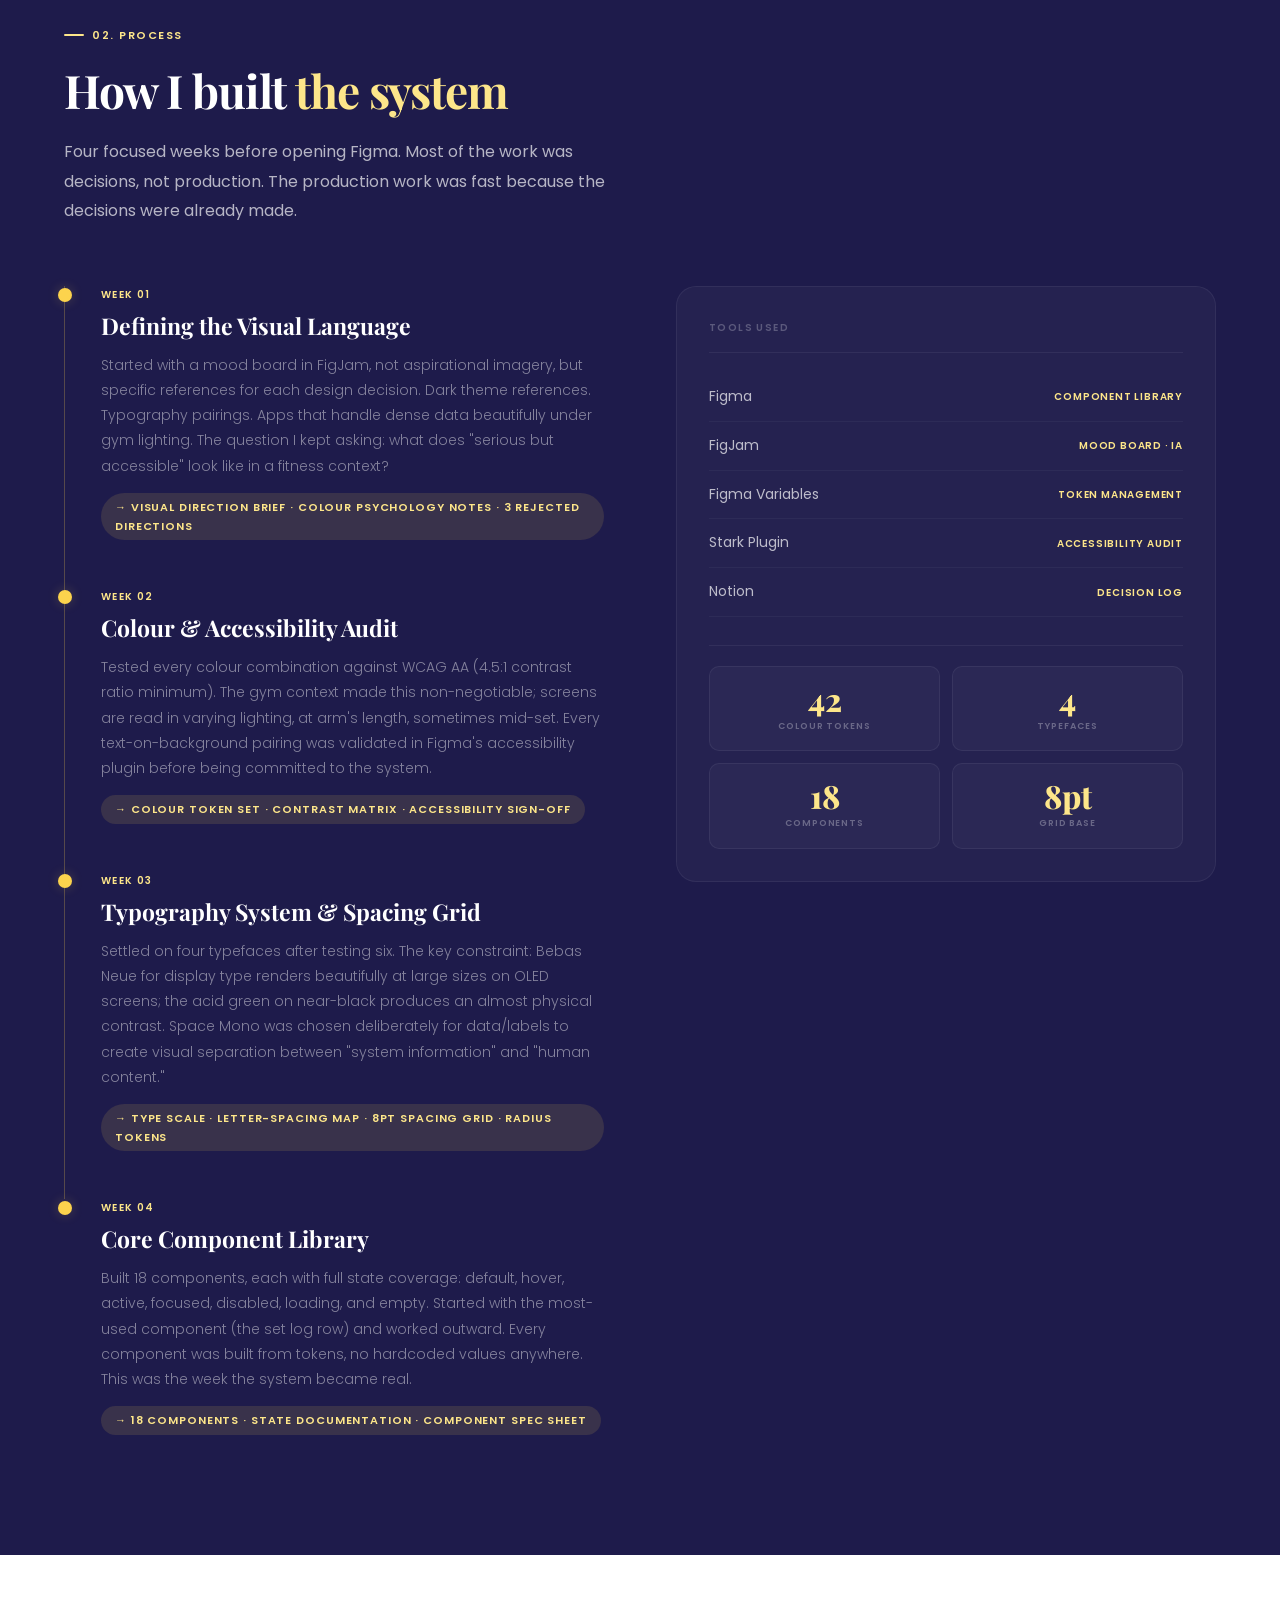
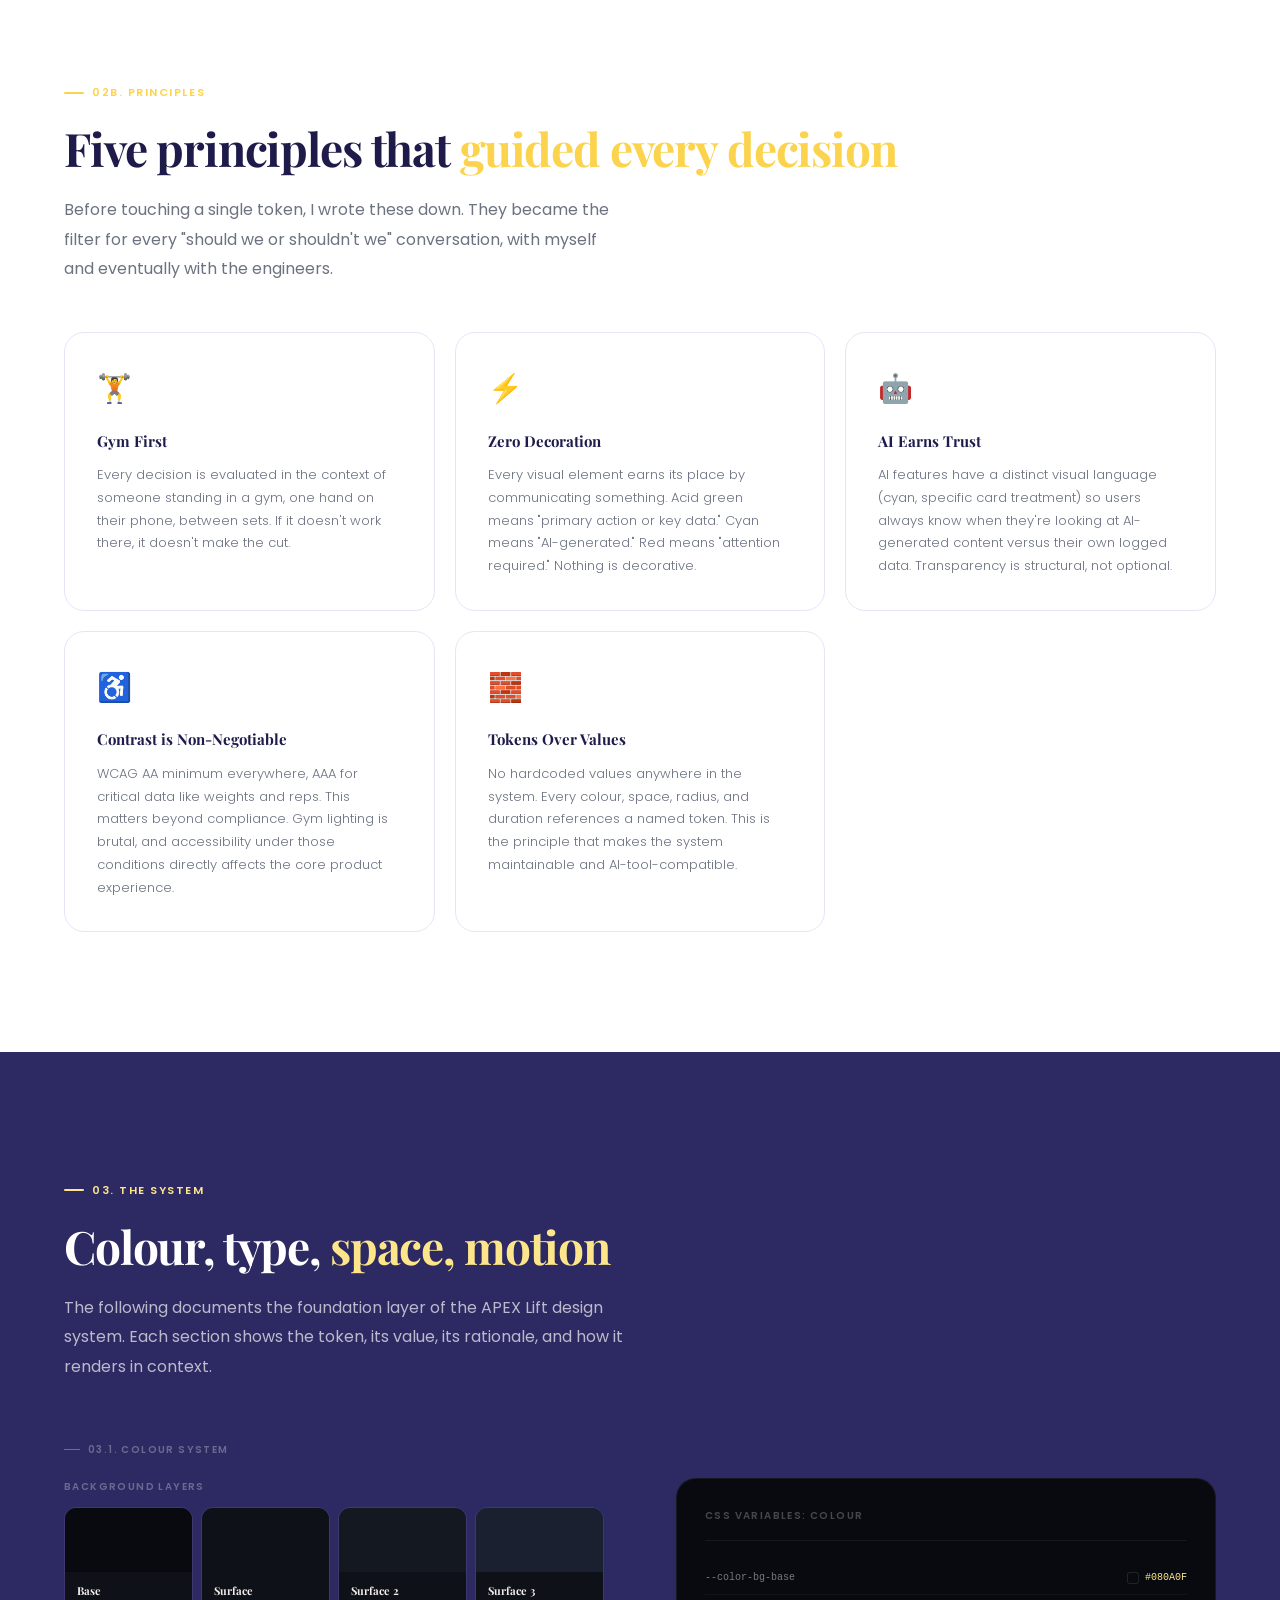
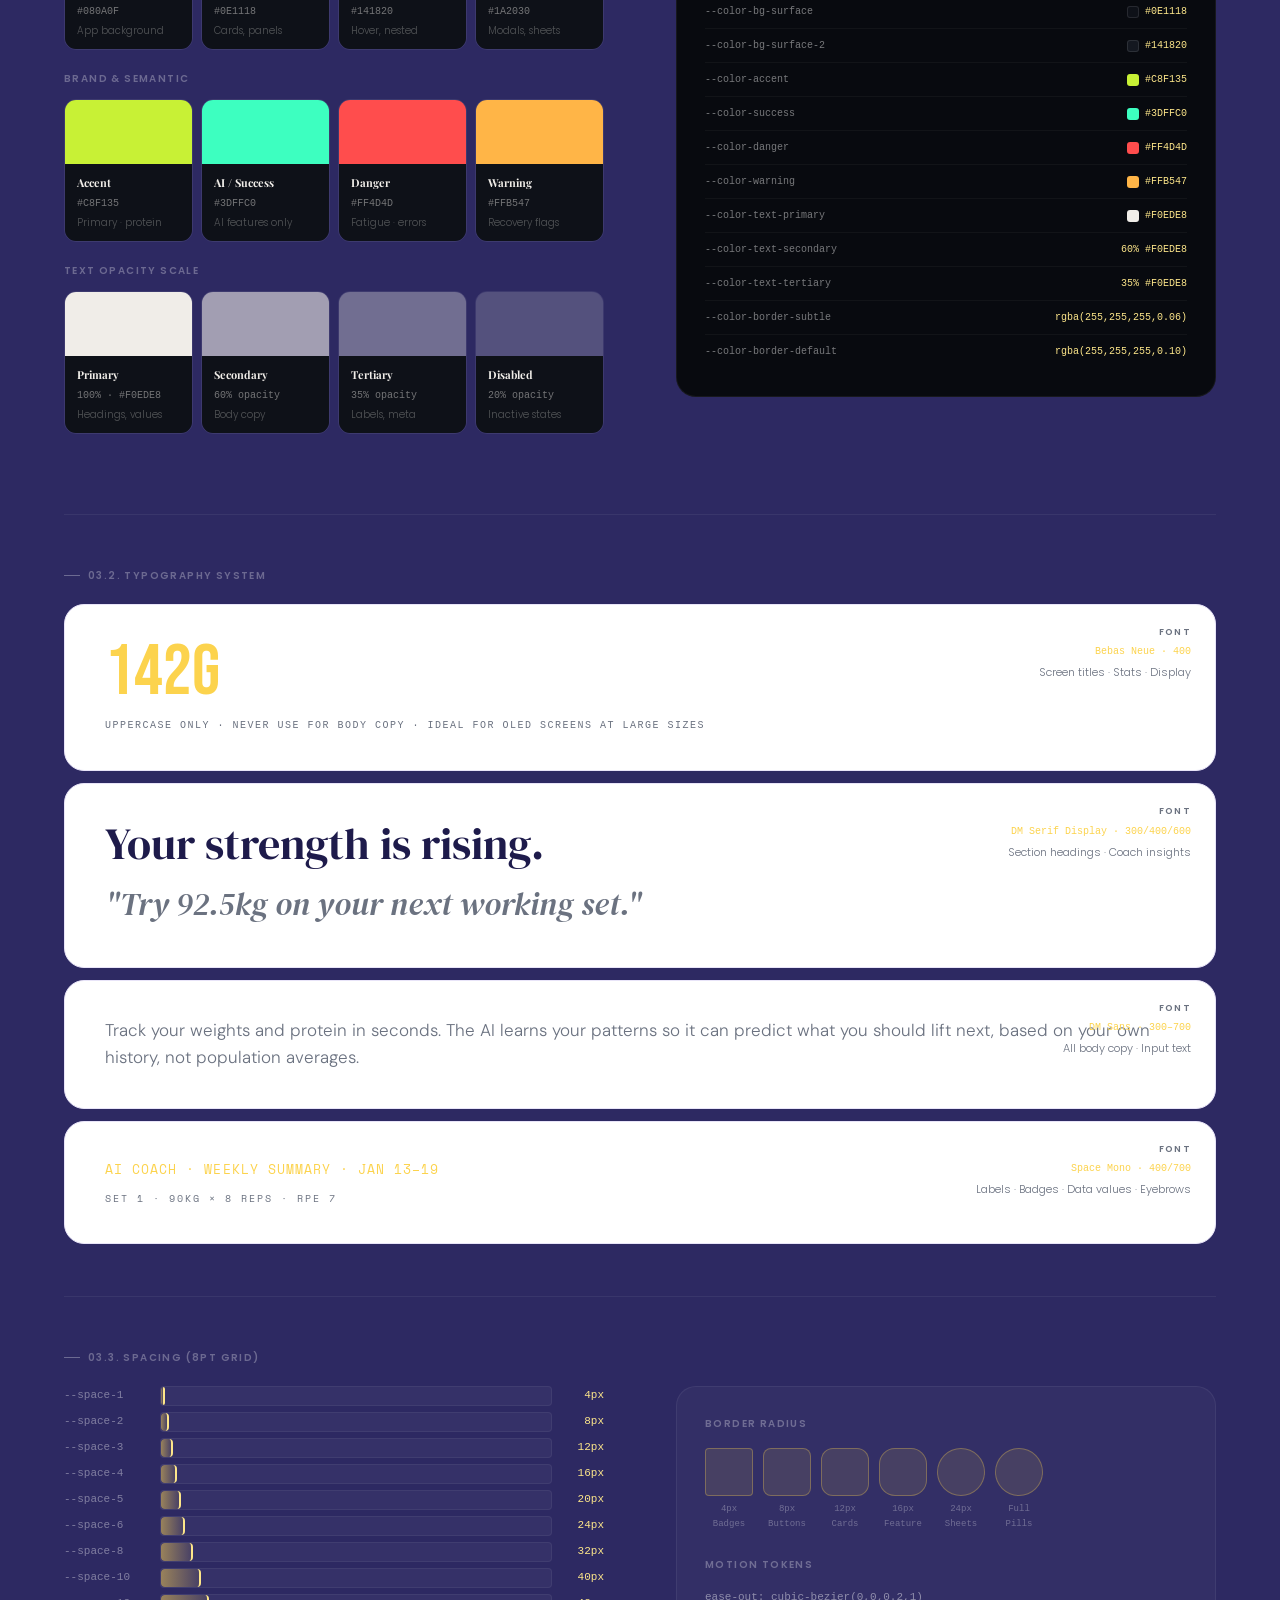
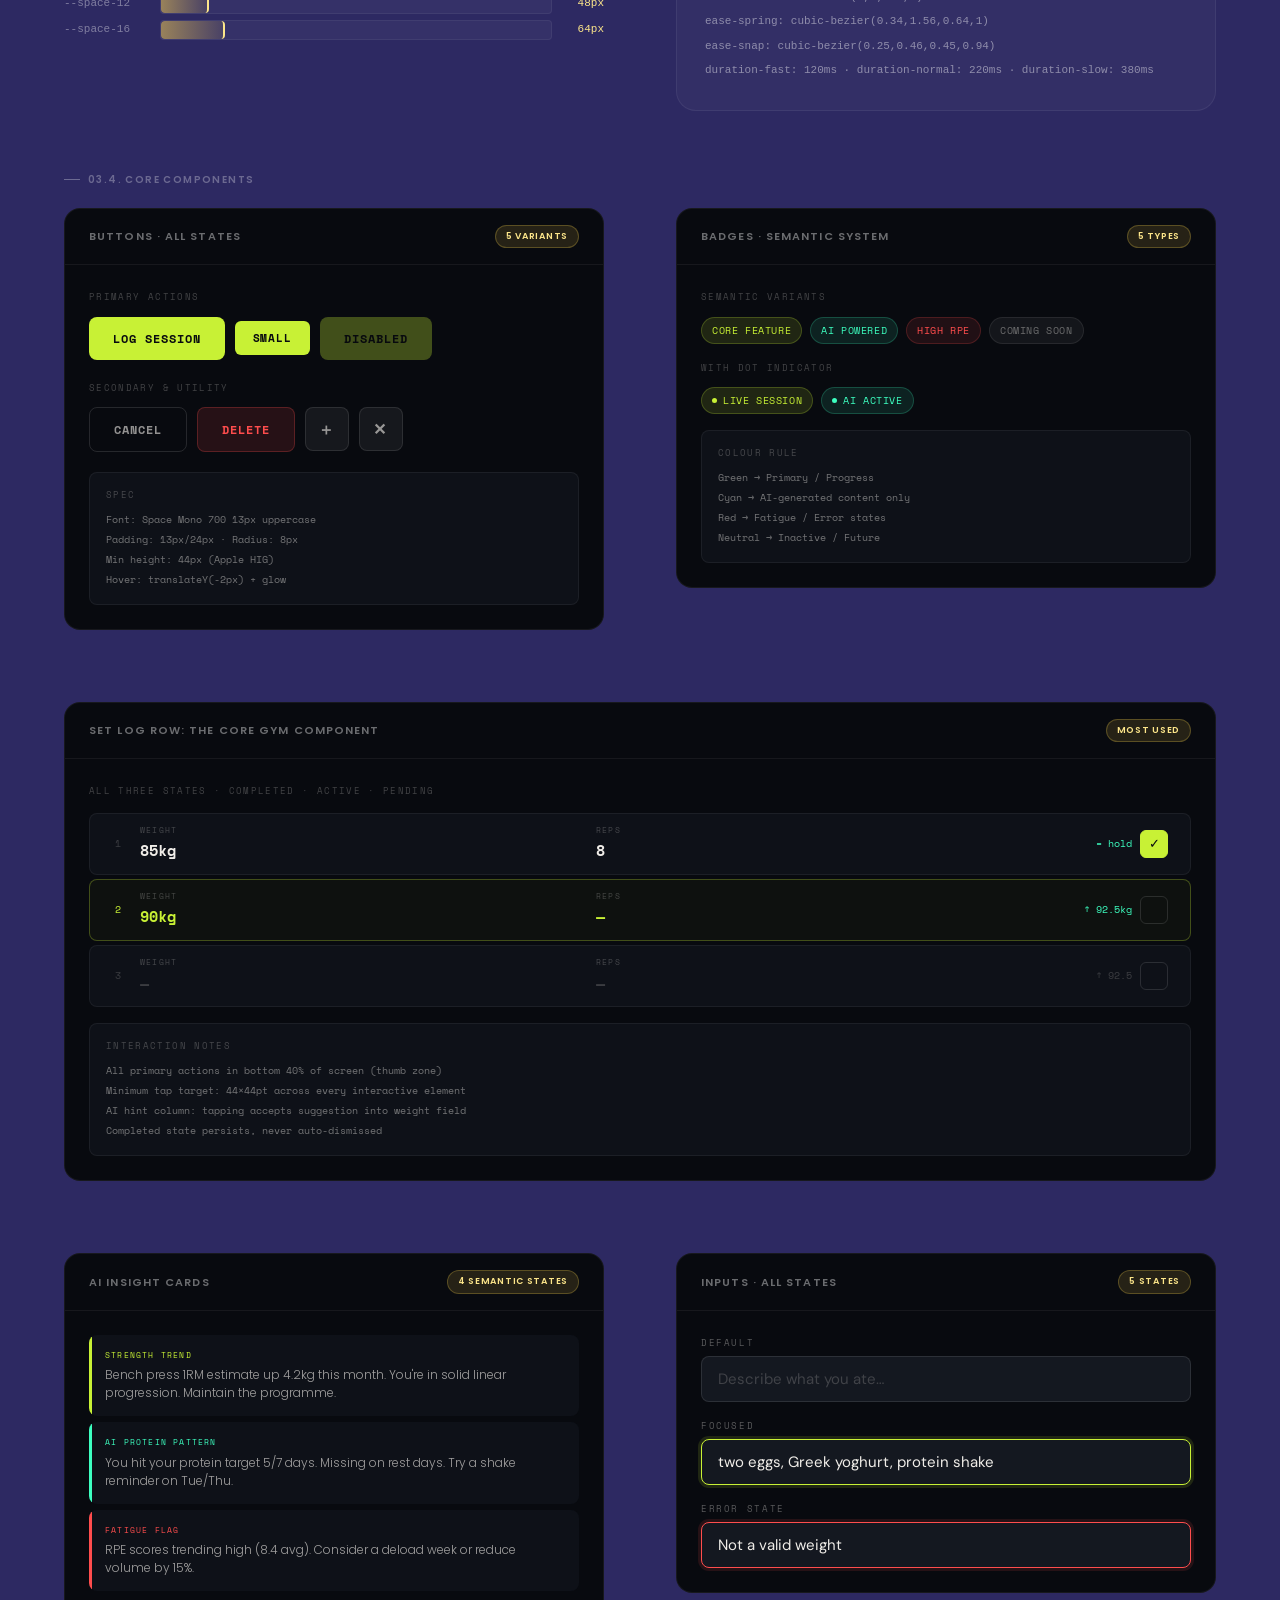
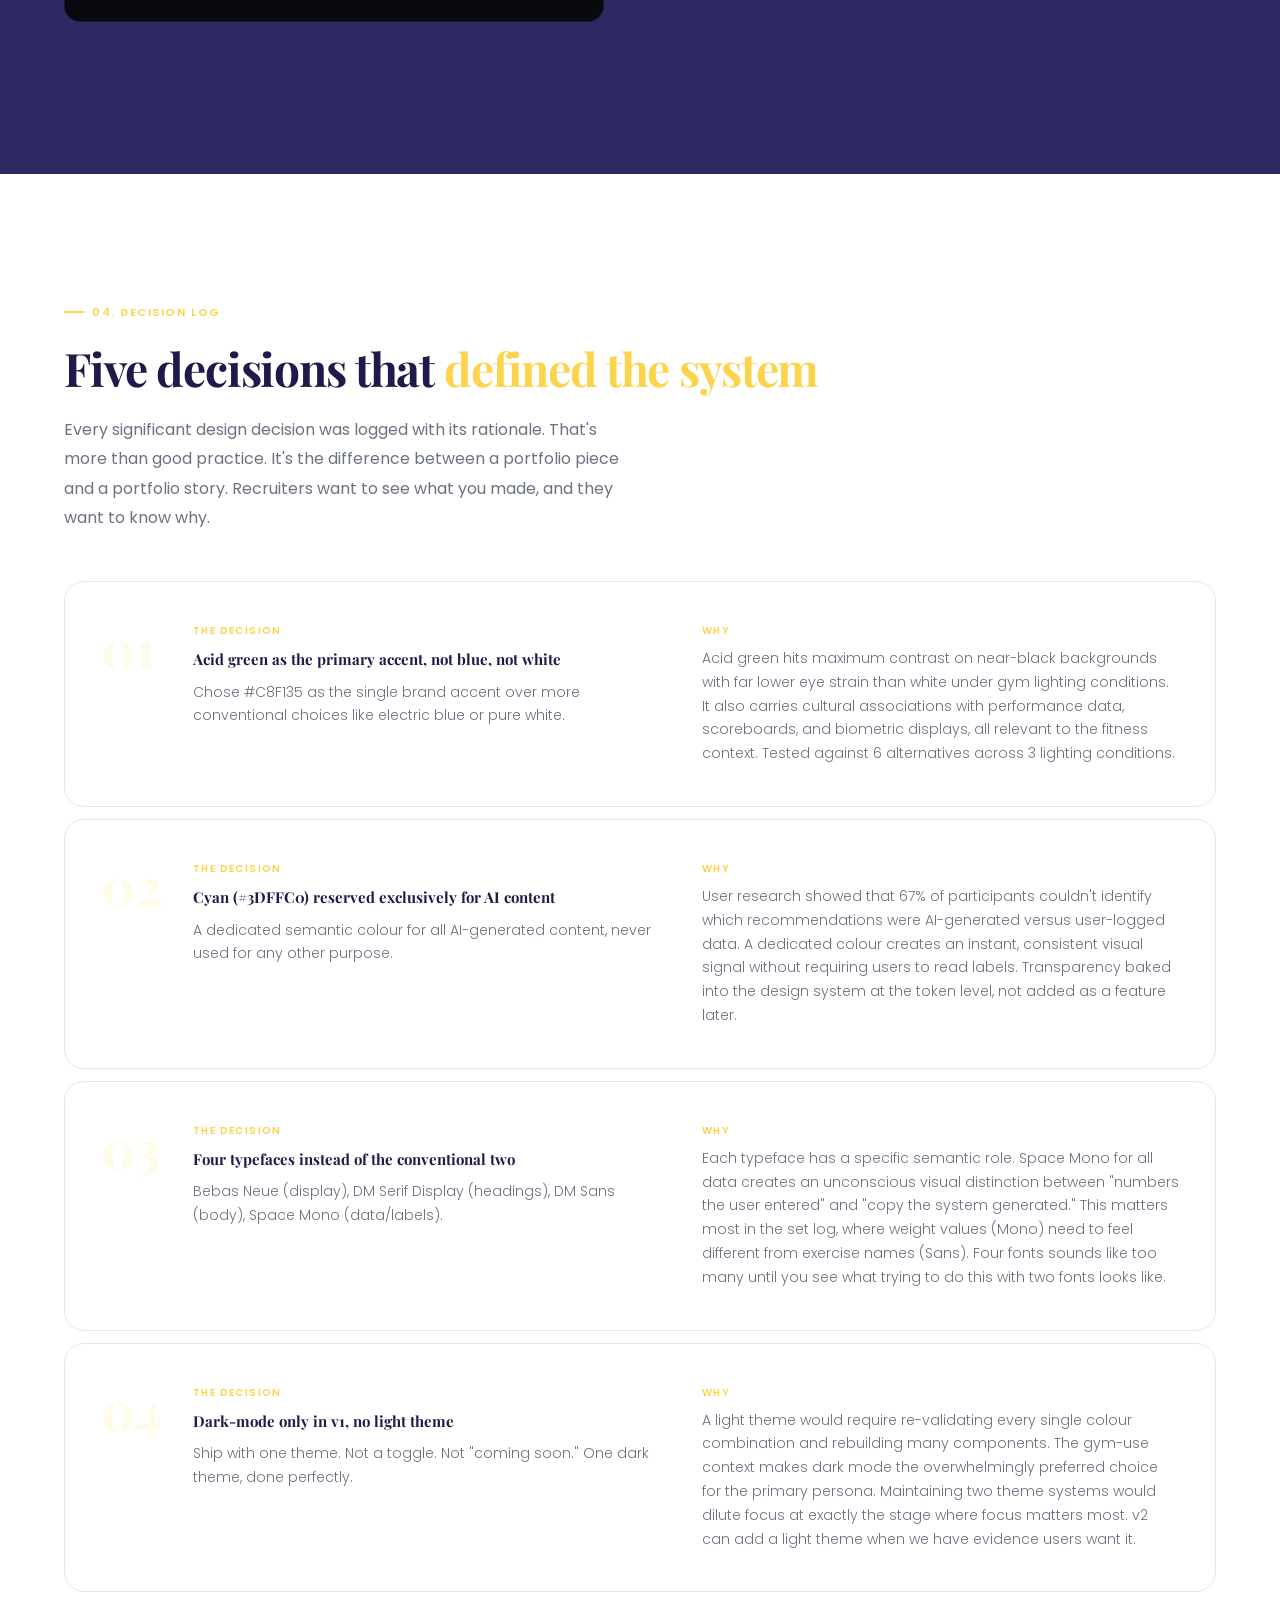
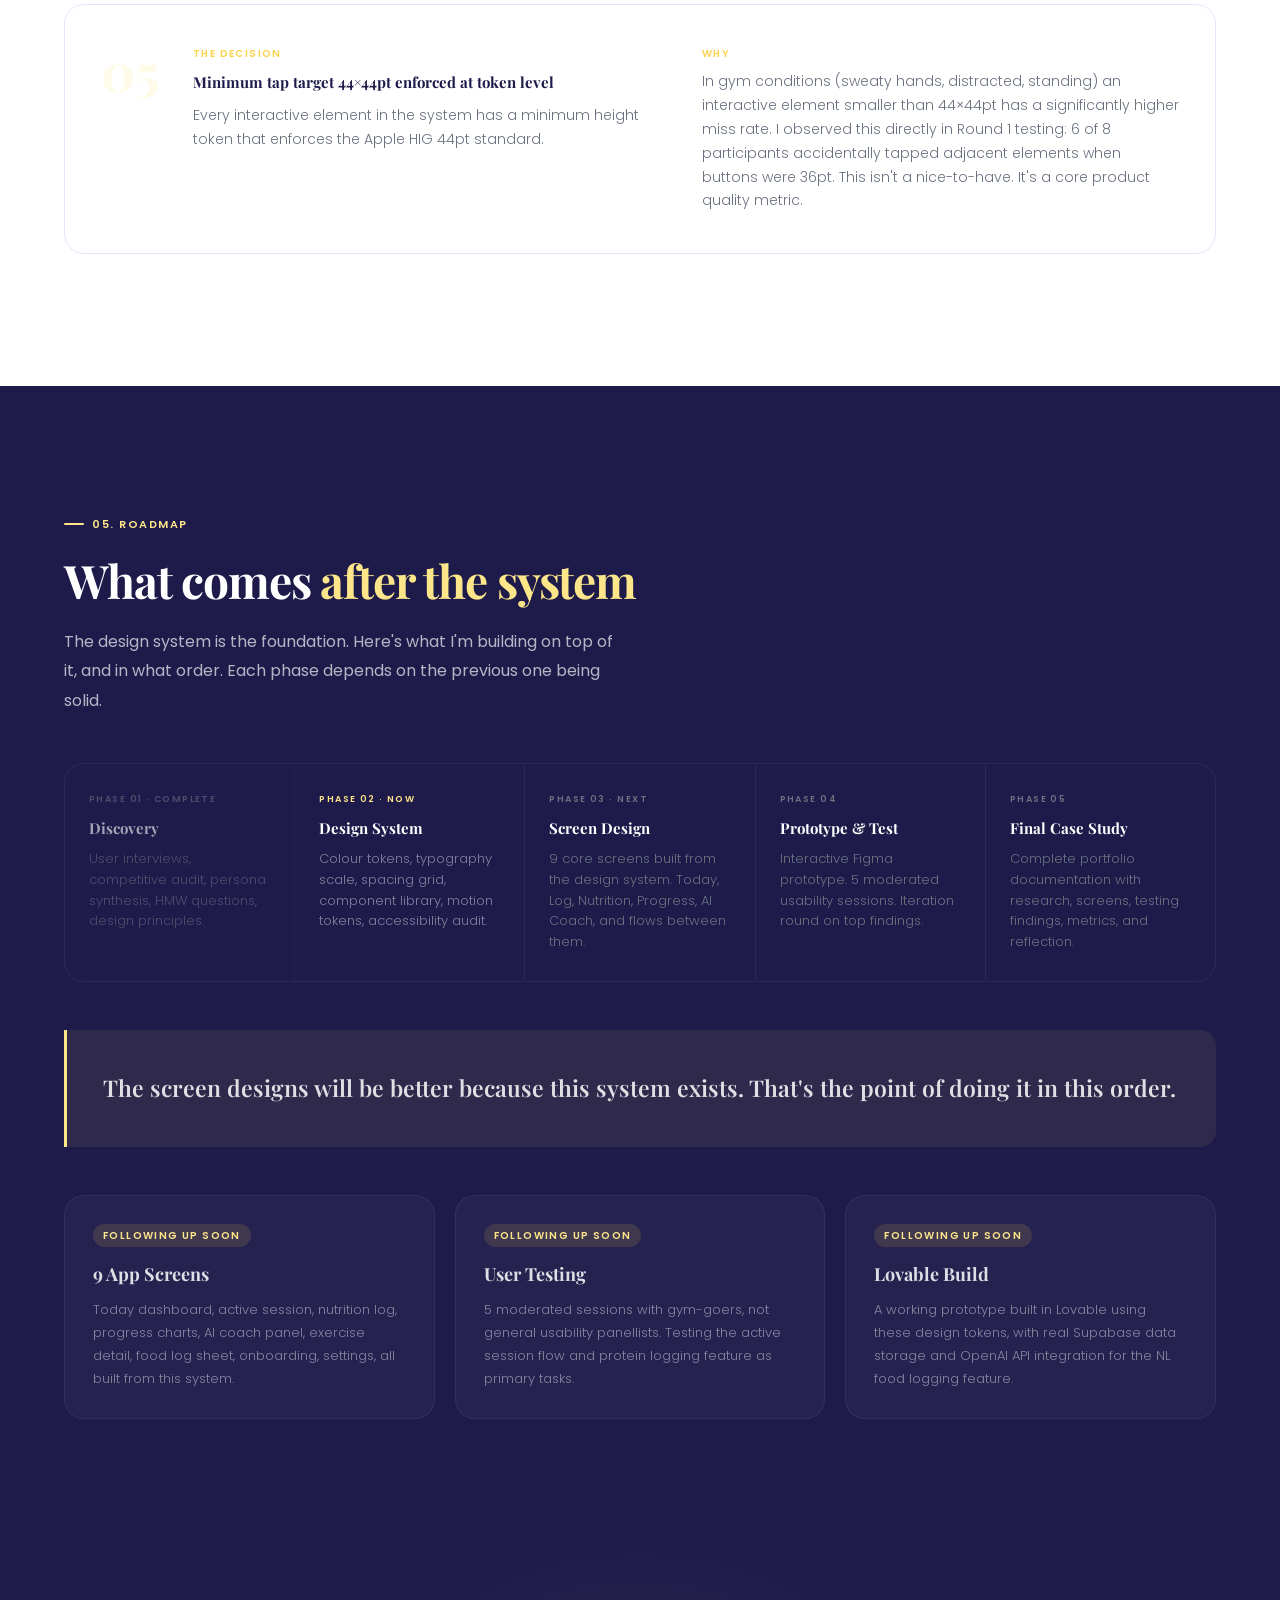
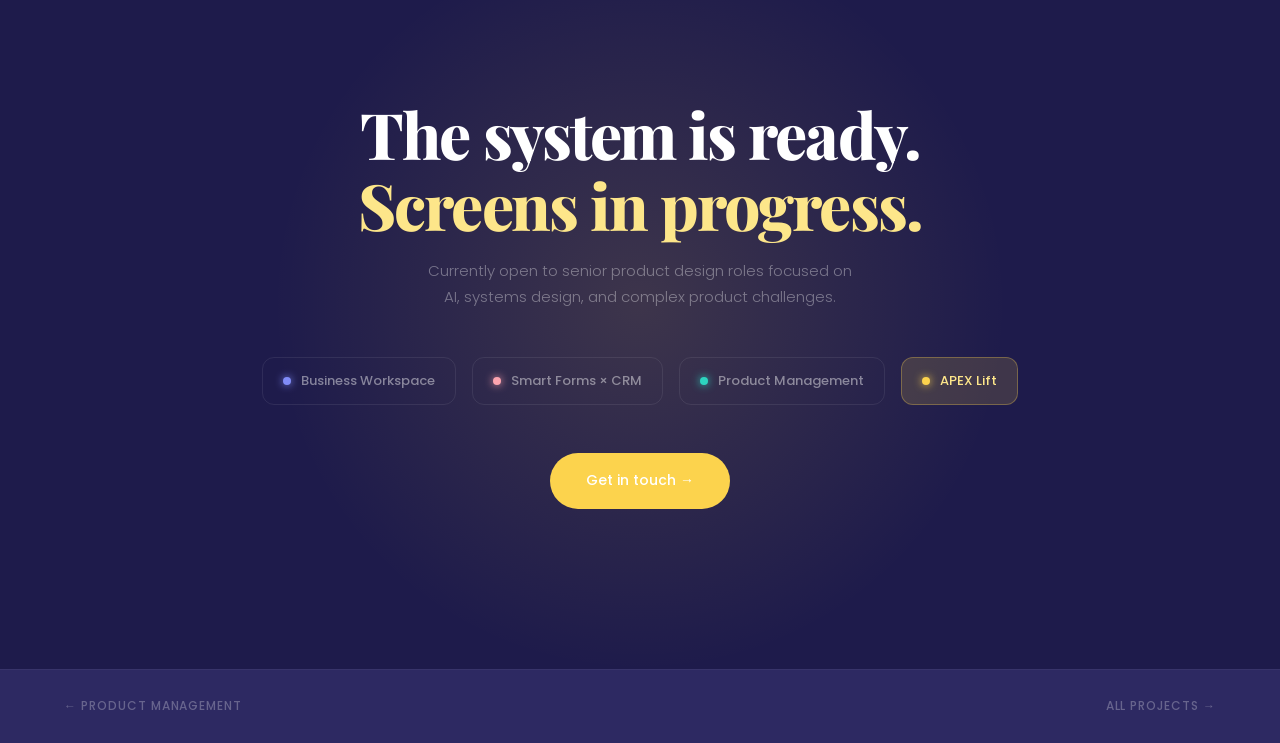
==== commit 6e00843e: "Simplify homepage hero and make nav CTA match other nav items Removes the AI Stack and Specialisatio" ====
--- a/apex-ds-portfolio.html
+++ b/apex-ds-portfolio.html
@@ -26,8 +26,6 @@
     .nav-links { display: flex; gap: 32px; align-items: center; }
     .nav-links a { text-decoration: none; color: var(--text-muted); font-size: 13px; font-weight: 400; transition: color 0.2s; }
     .nav-links a:hover { color: var(--text); }
-    .nav-cta { background: #1E1B4B !important; color: #fff !important; padding: 9px 22px; border-radius: 100px; font-size: 12px !important; font-weight: 500 !important; }
-    .nav-cta:hover { opacity: 0.8 !important; color: #fff !important; }
     a:focus-visible, button:focus-visible { outline: 2px solid var(--accent); outline-offset: 3px; border-radius: 4px; }
     .section-nav {
       position: fixed; left: 32px; top: 50%; transform: translateY(-50%); z-index: 60;
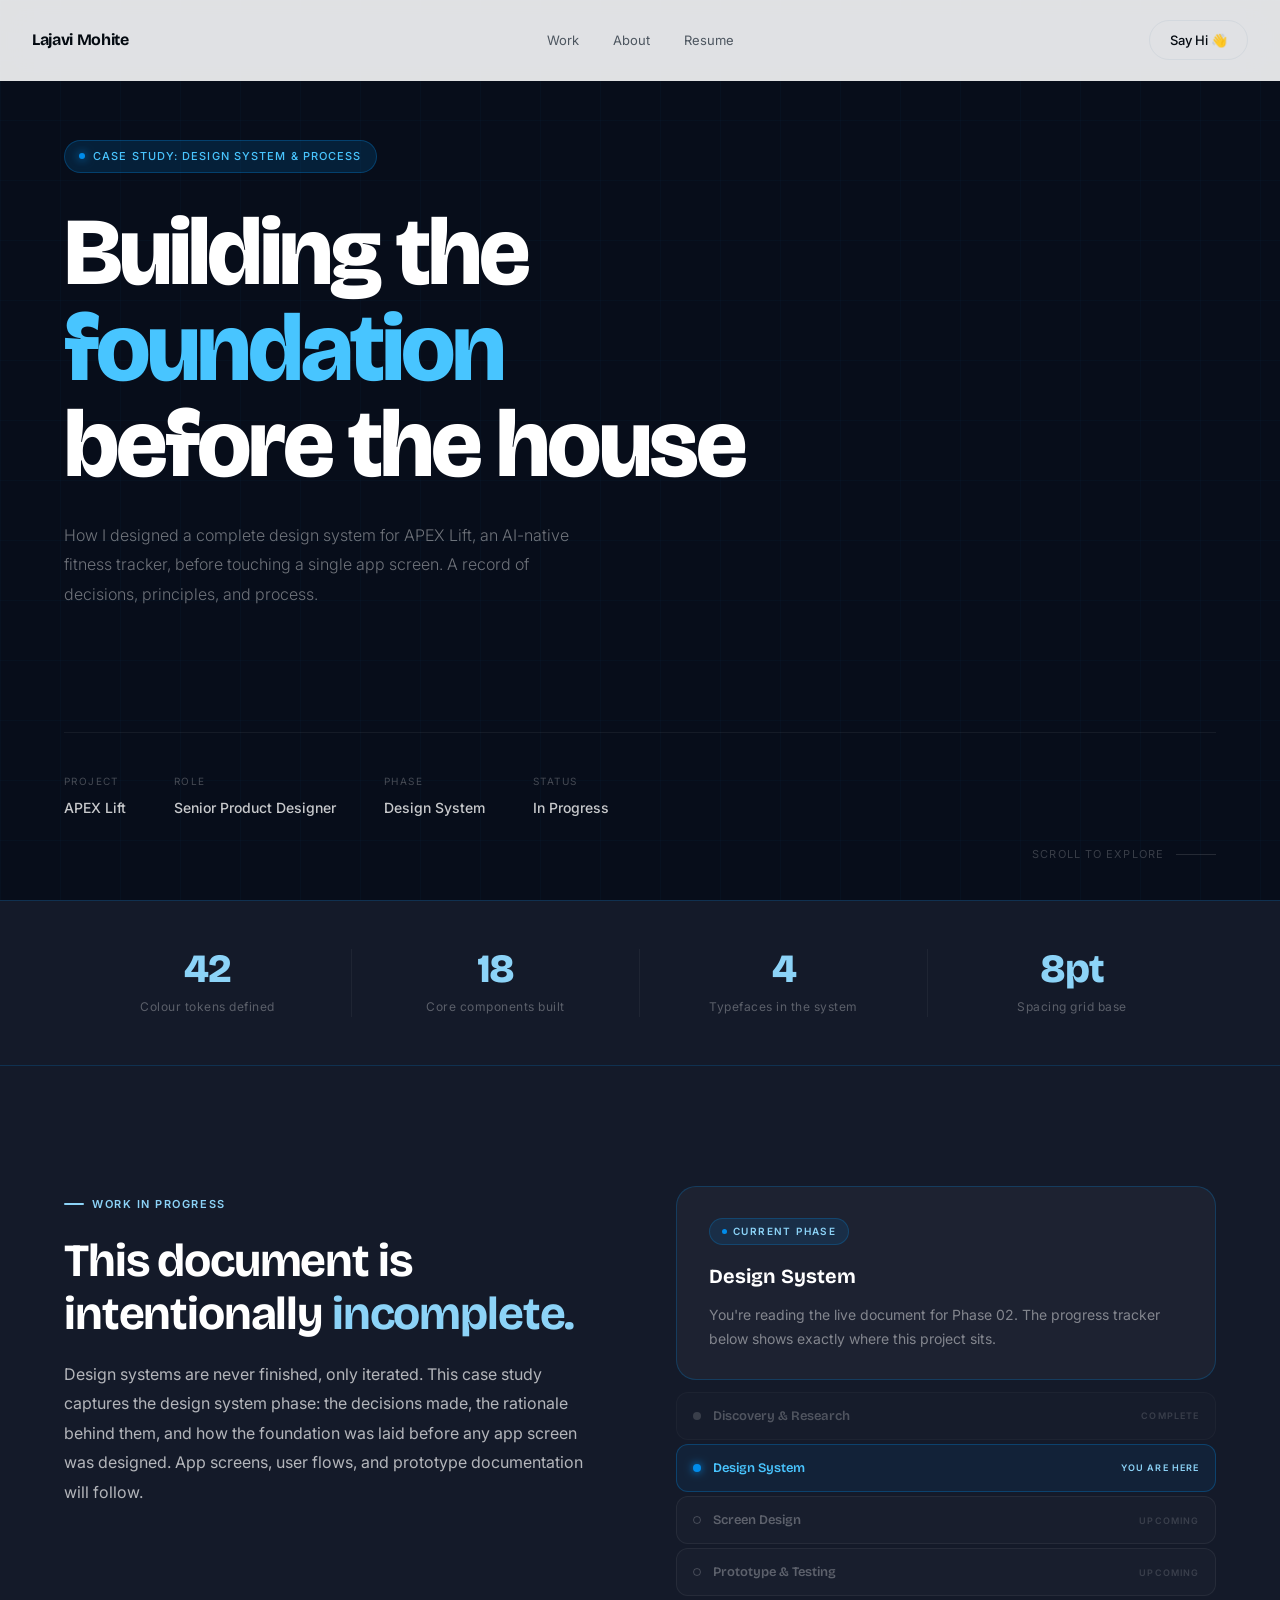
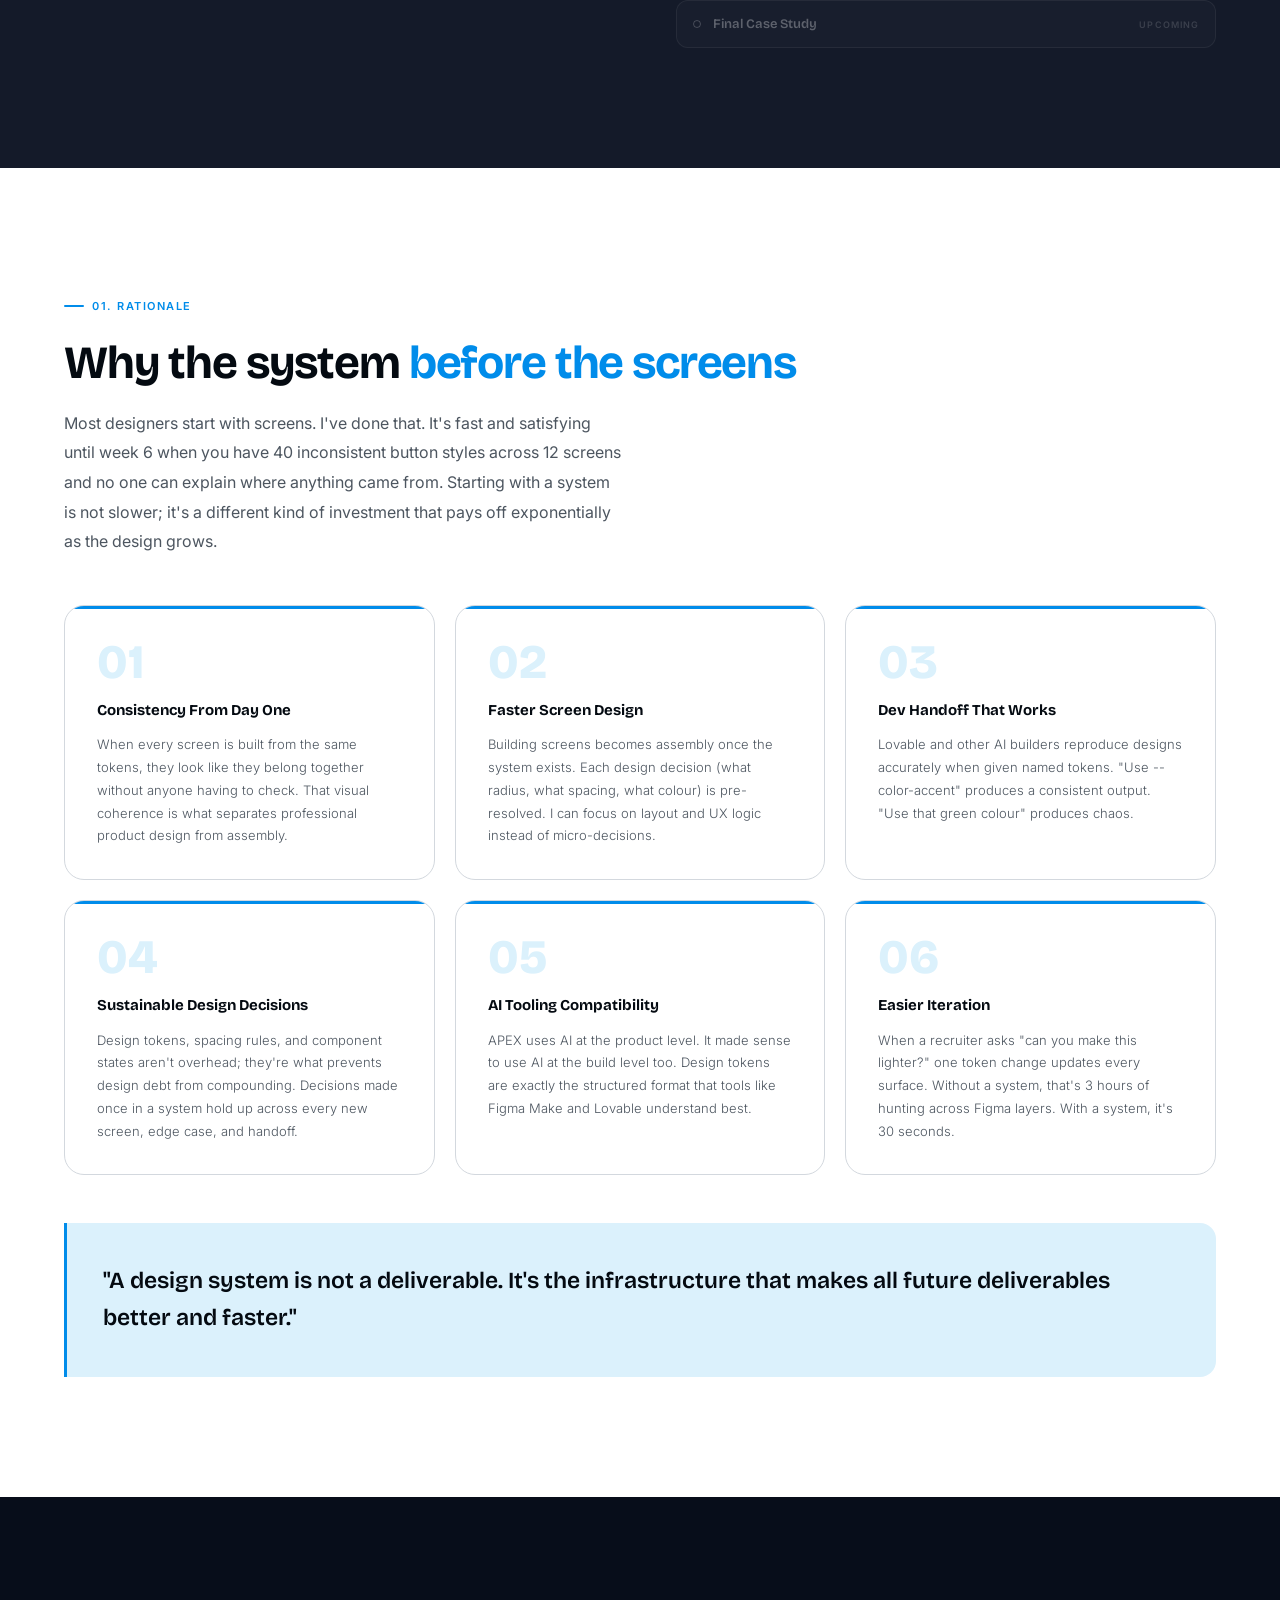
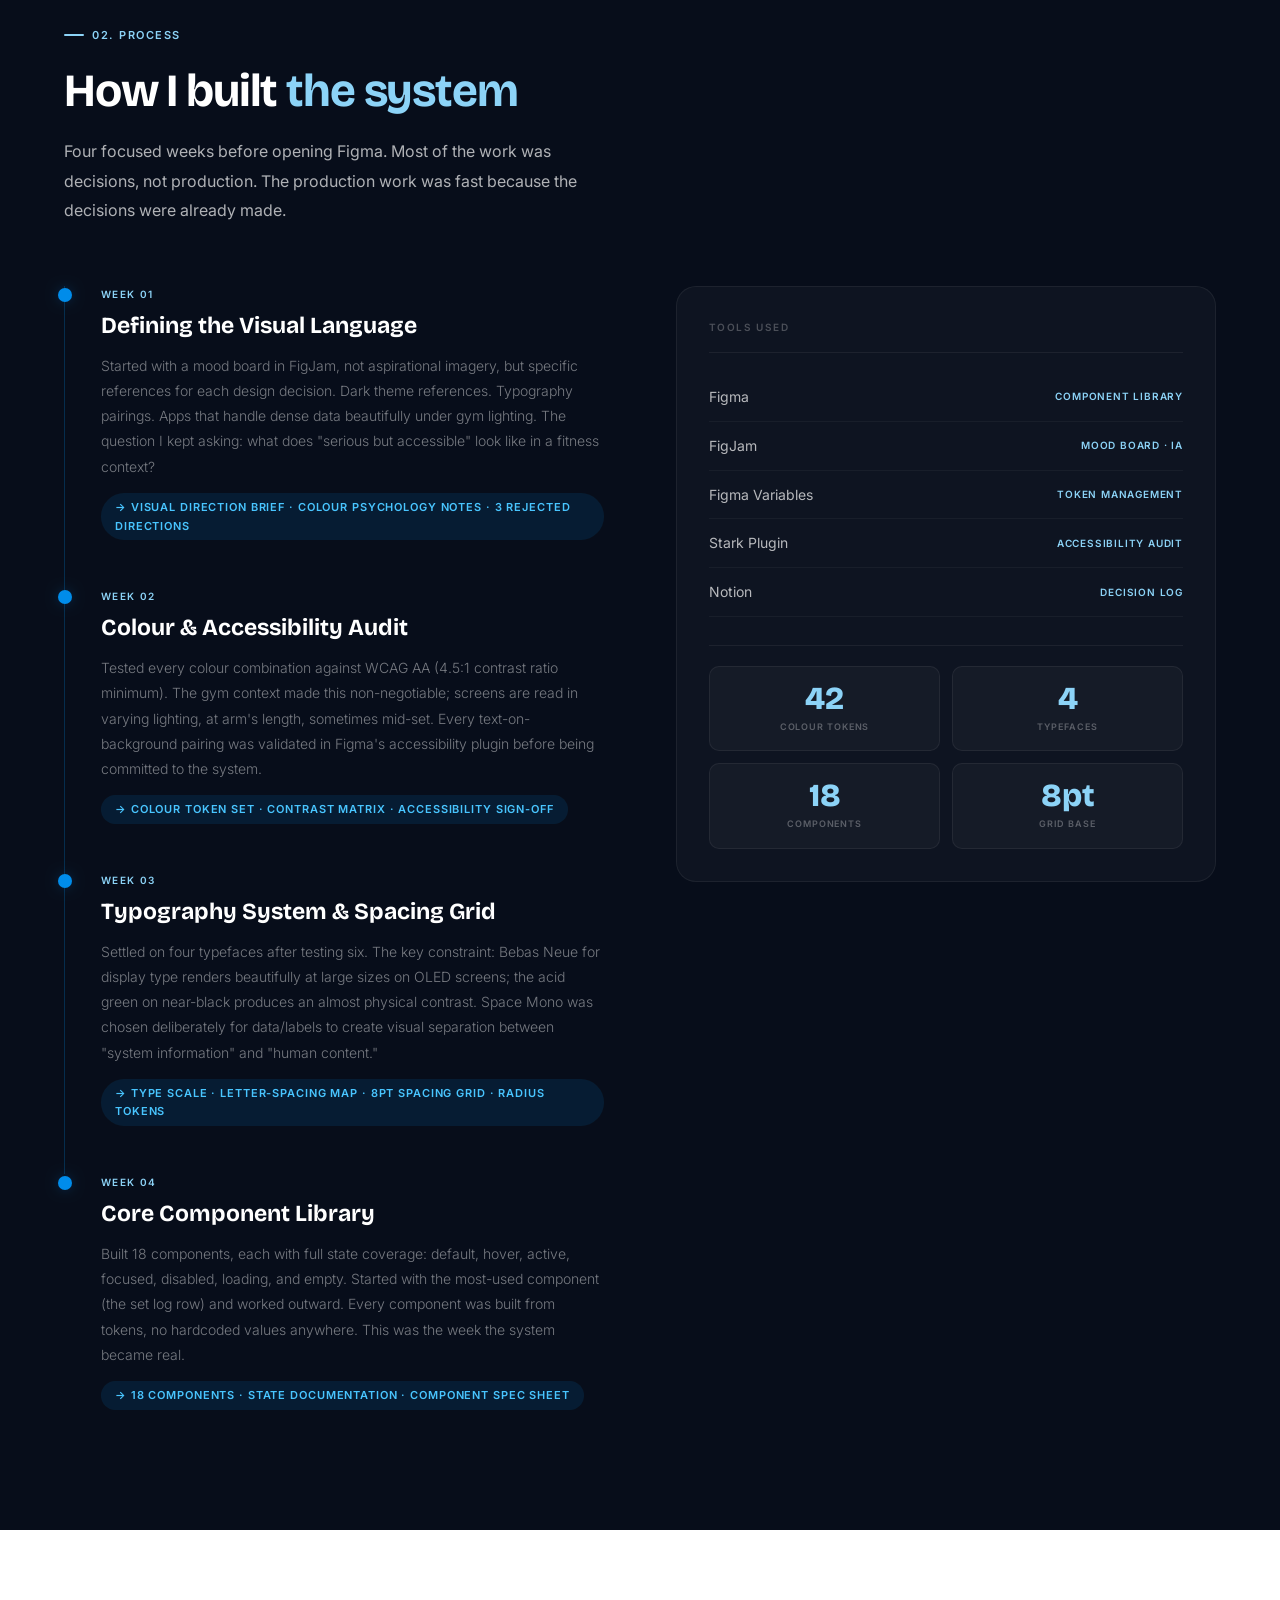
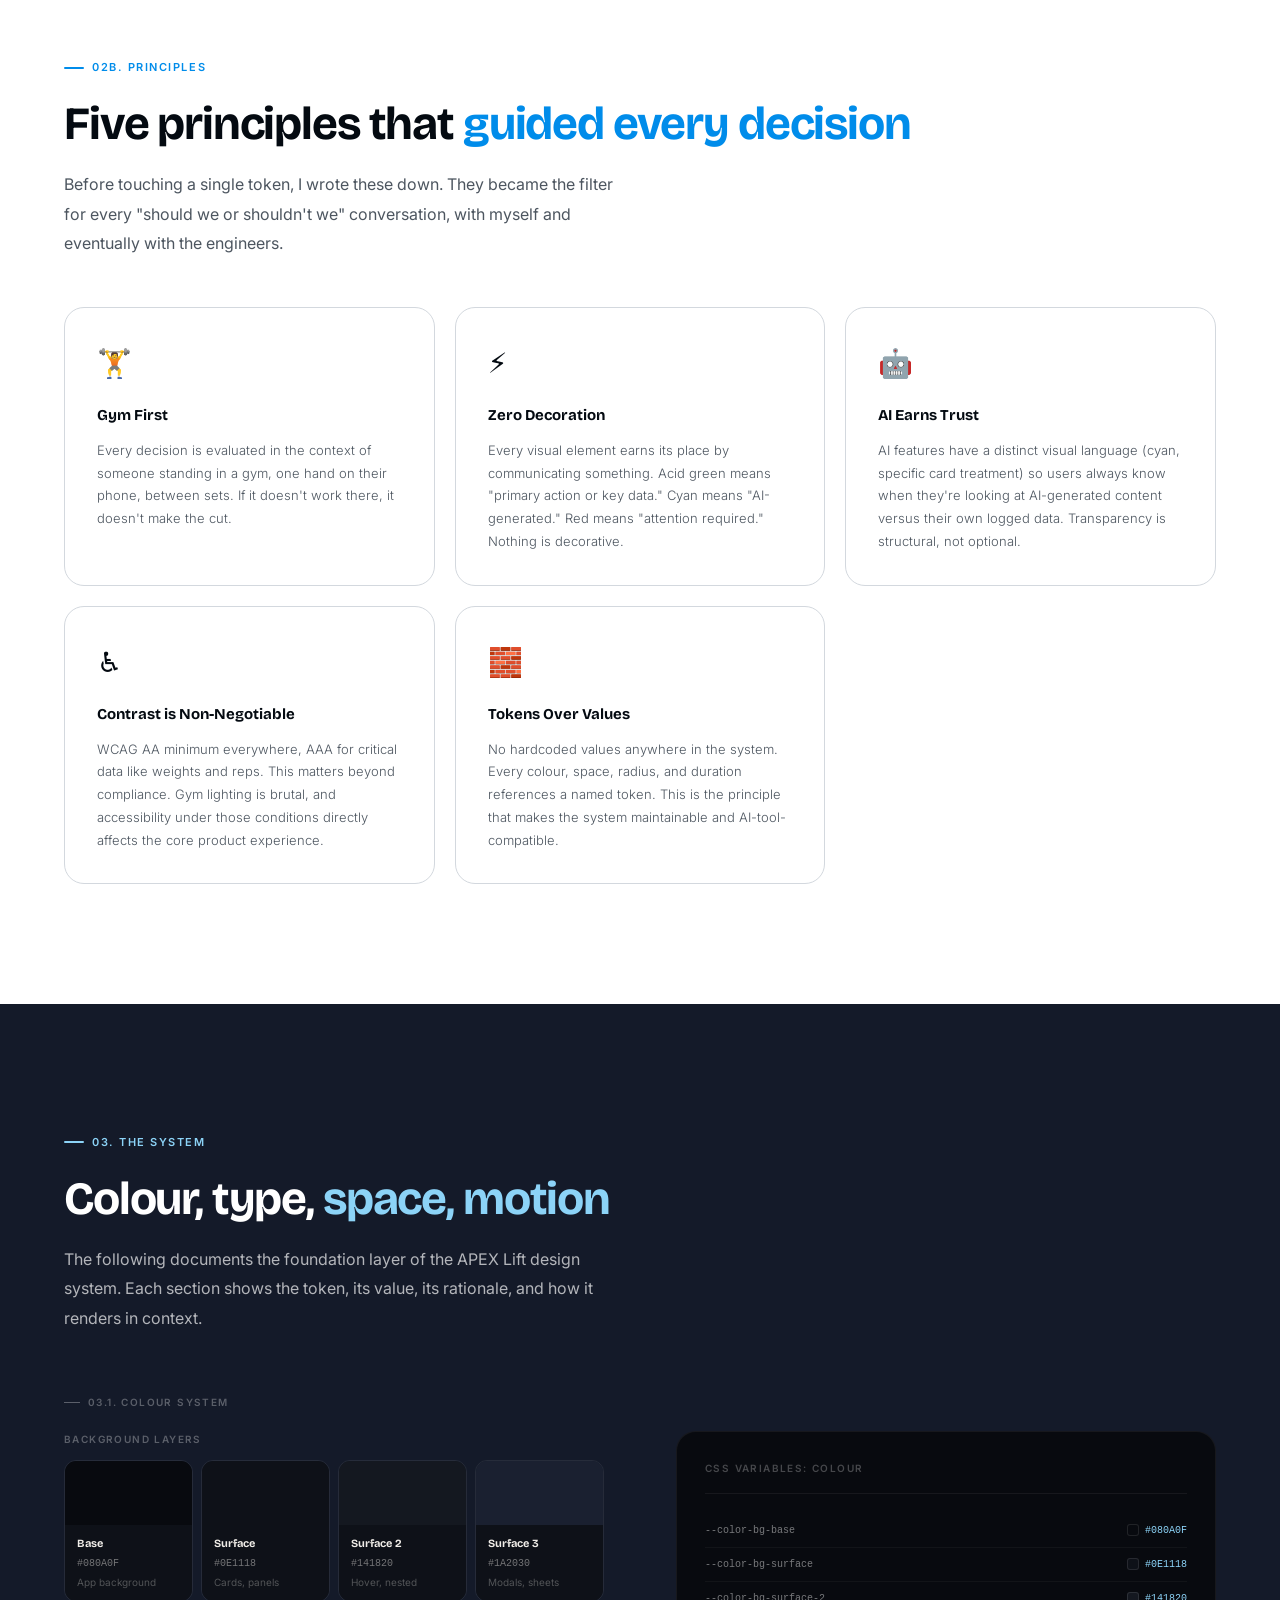
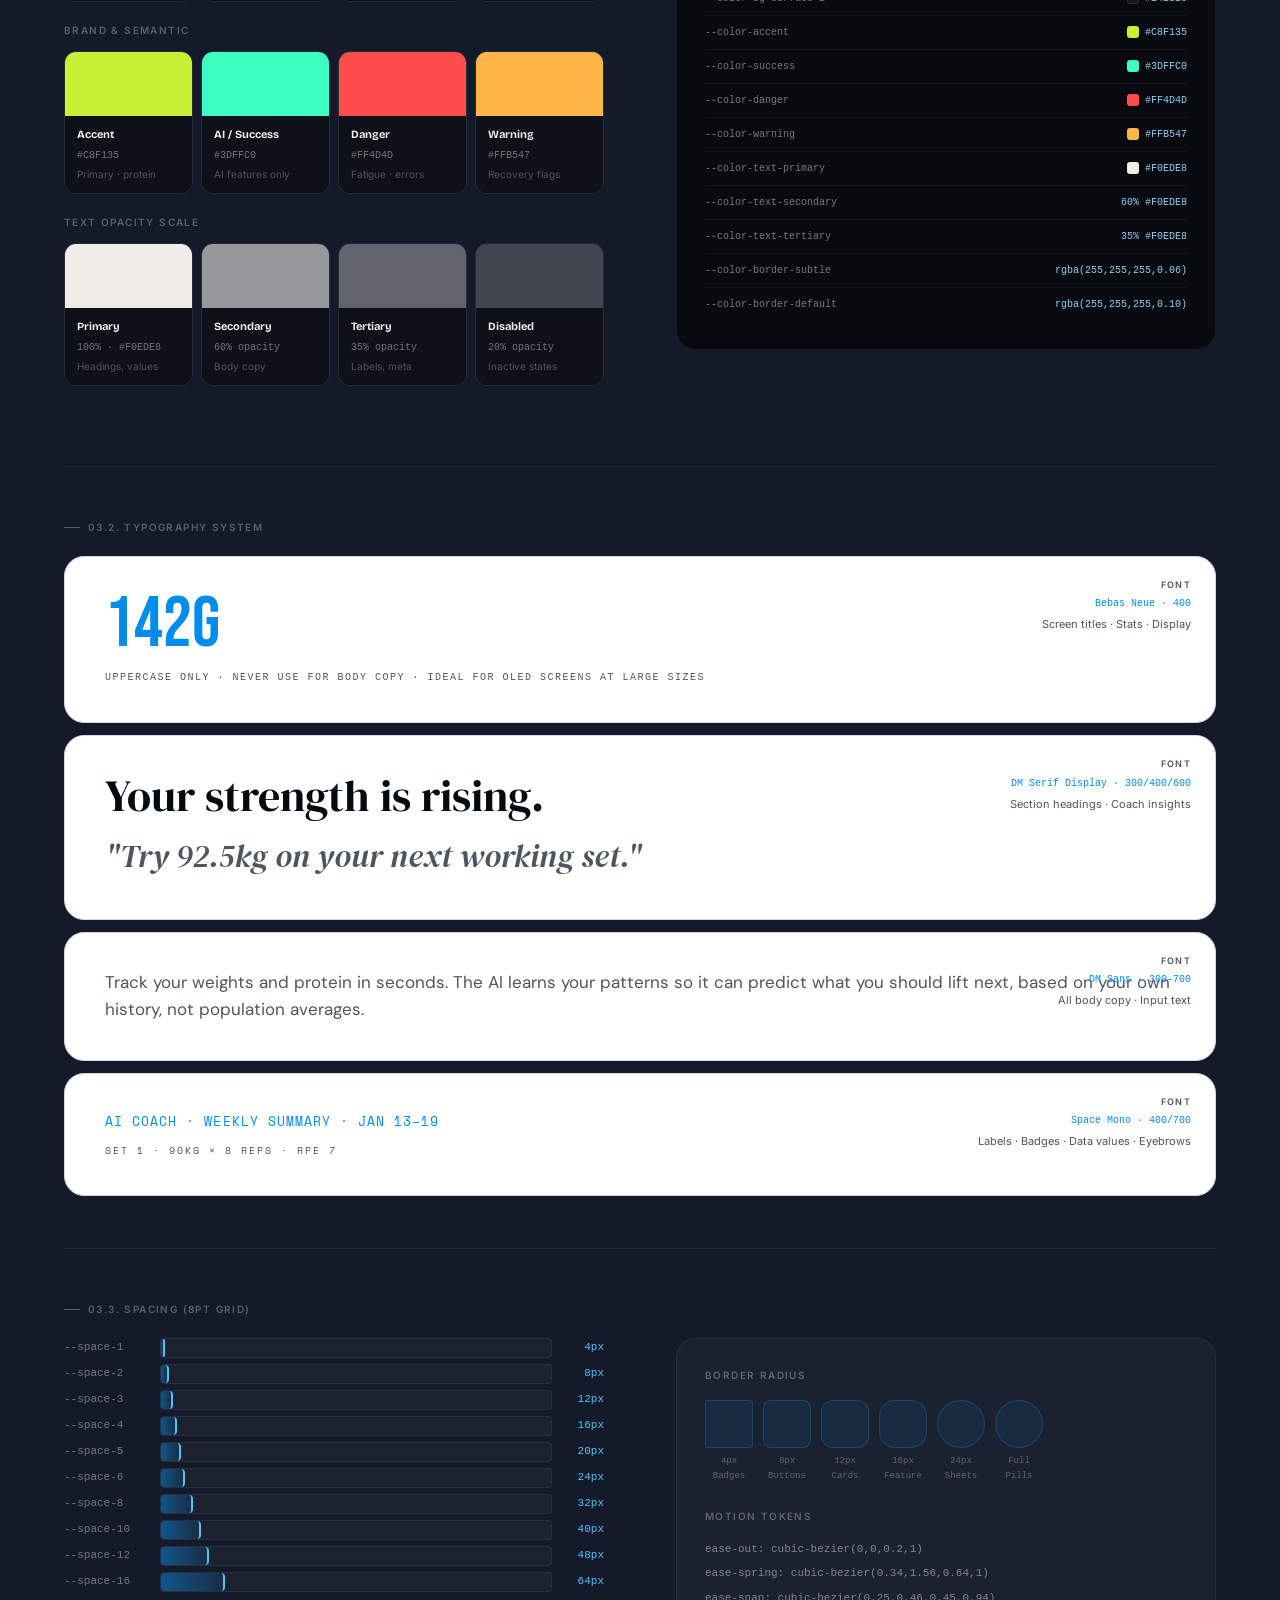
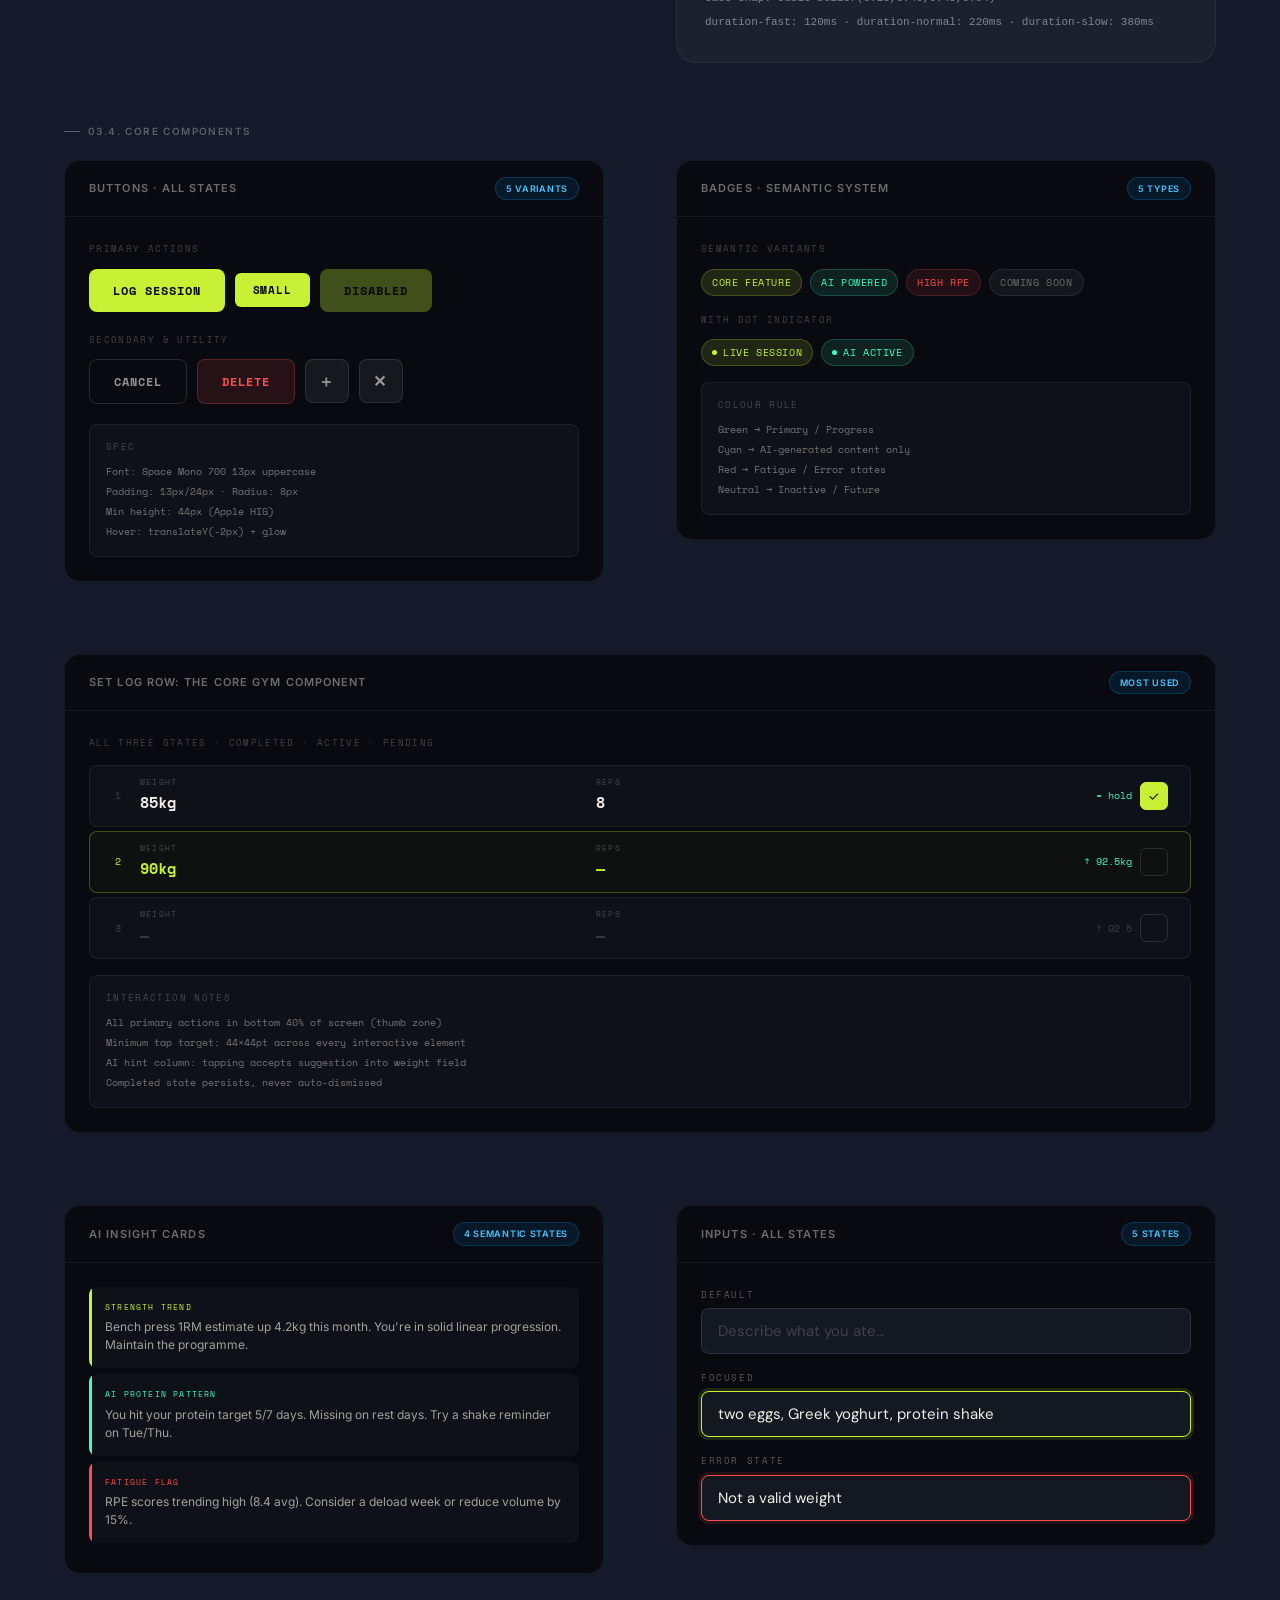
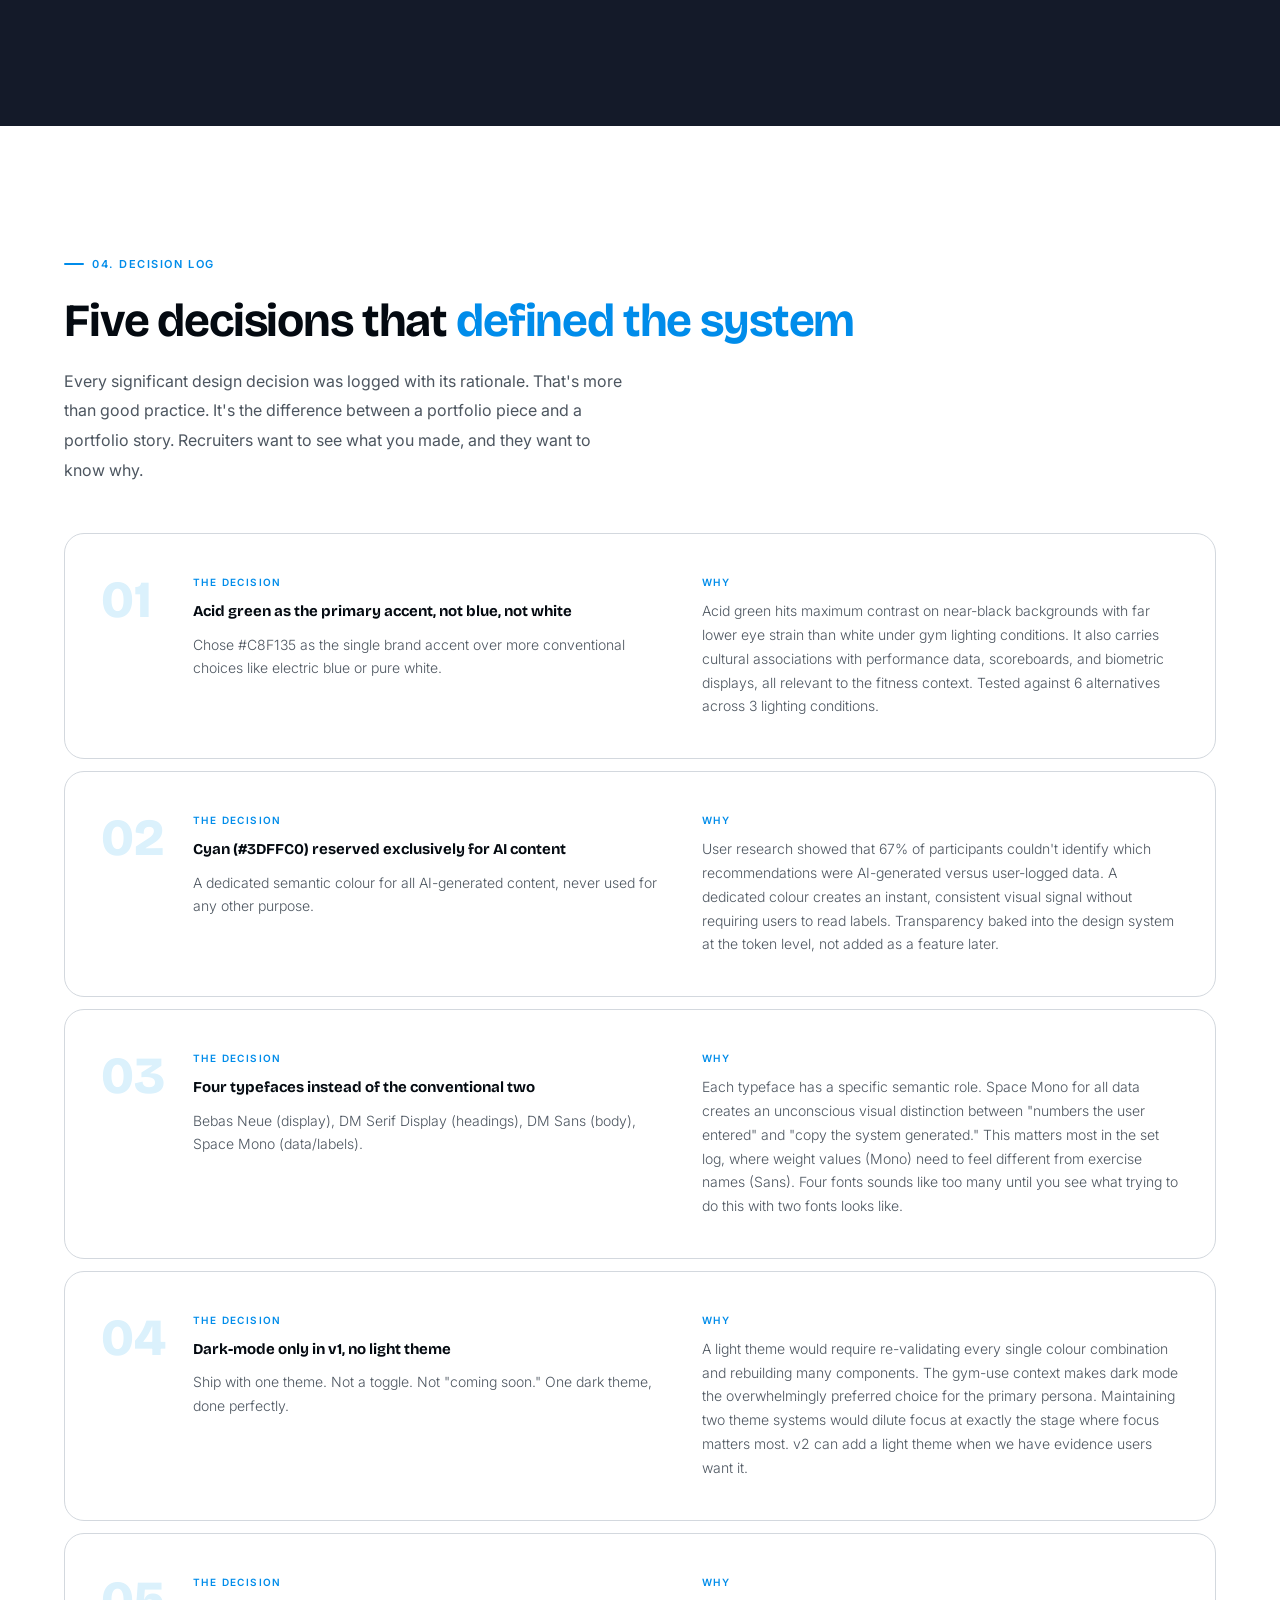
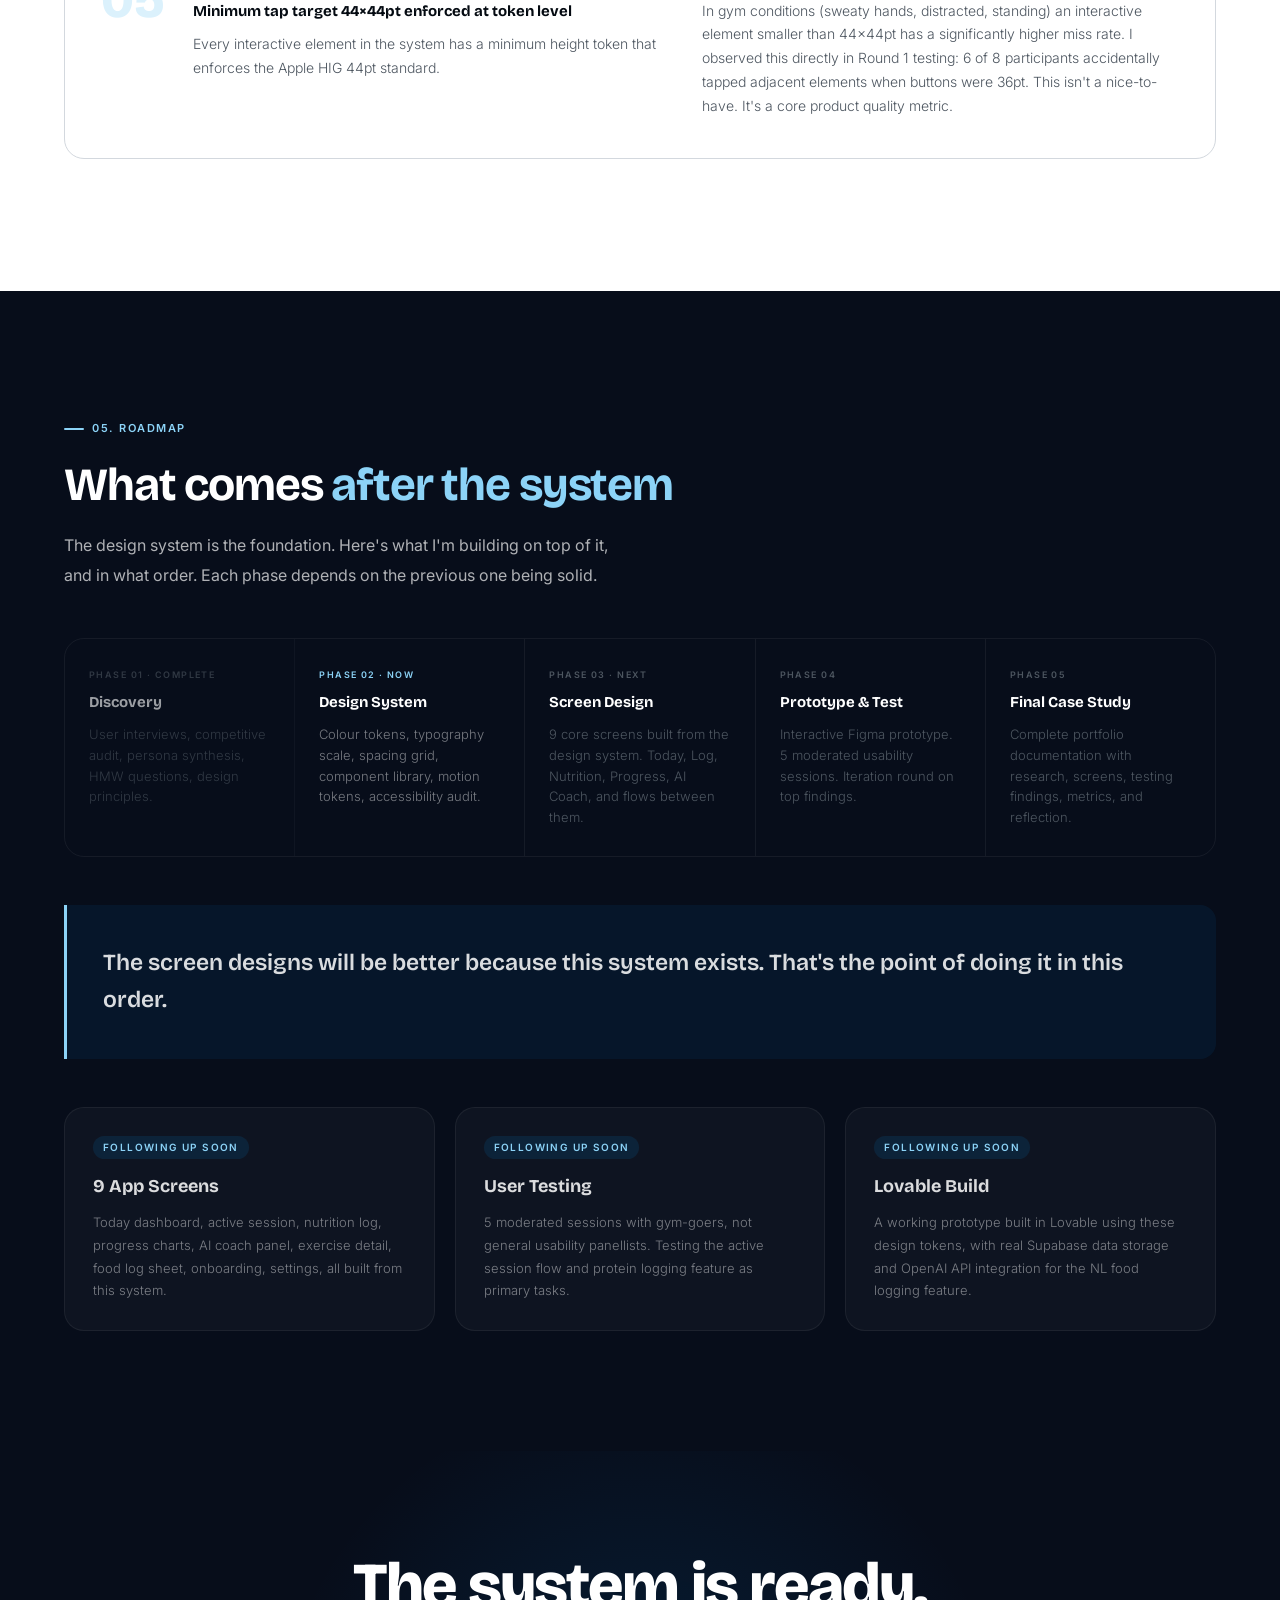
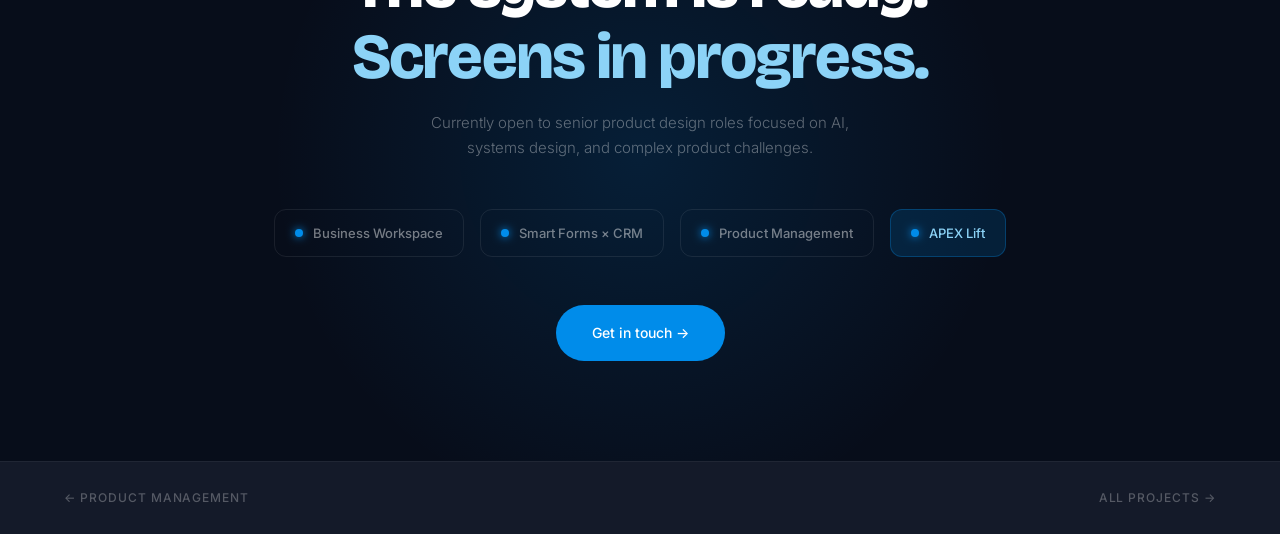
==== commit 2f7ccbd2: "Add animated hero video and refresh site theme/styling Introduces a looping hero video (Lajavi at he" ====
--- a/apex-ds-portfolio.html
+++ b/apex-ds-portfolio.html
@@ -6,7 +6,7 @@
   <title>APEX Lift Design System | Lajavi Mohite</title>
   <link rel="preconnect" href="https://fonts.googleapis.com">
   <link rel="preconnect" href="https://fonts.gstatic.com" crossorigin>
-  <link href="https://fonts.googleapis.com/css2?family=Poppins:wght@300;400;500;600&family=Playfair+Display:ital,wght@0,400;0,500;0,600;0,700;0,800;1,400;1,700&display=swap" rel="stylesheet">
+  <link href="https://fonts.googleapis.com/css2?family=Bricolage+Grotesque:opsz,wght@12..96,400..800&family=Inter:wght@400;500;600;700&display=swap" rel="stylesheet">
   <link href="https://fonts.googleapis.com/css2?family=Bebas+Neue&family=DM+Serif+Display:ital@0;1&family=DM+Sans:wght@300;400;500;600&family=Space+Mono:wght@400;700&display=swap" rel="stylesheet">
   <style>
     *, *::before, *::after { box-sizing: border-box; margin: 0; padding: 0; }
@@ -14,8 +14,8 @@
       --bg: #F8F7FF; --bg-2: #FFFFFF;
       --dark: #1E1B4B; --dark-2: #2D2962;
       --text: #1E1B4B; --text-muted: #6B7280; --border: #E8E4F8;
-      --accent: #FCD34D; --accent-light: #FEFCE8; --accent-mid: #FDE68A;
-      --accent-bright: #FCD34D; --accent-glow: rgba(252,211,77,0.22);
+      --accent: #FCD34D; --accent-light: color-mix(in srgb, var(--court) 12%, white); --accent-mid: var(--court-glow);
+      --accent-bright: #FCD34D; --accent-glow: rgb(from var(--court) r g b / 0.22);
       --poppins: 'Poppins', sans-serif; --syne: 'Playfair Display', serif;
     }
     html { scroll-behavior: smooth; }
@@ -47,15 +47,15 @@
     }
 
     .hero { min-height: 100vh; display: grid; grid-template-rows: 1fr auto; padding: 140px 64px 80px; position: relative; overflow: hidden; background: var(--dark); }
-    .hero-glow  { position: absolute; width: 700px; height: 700px; background: radial-gradient(circle, rgba(252,211,77,0.22) 0%, transparent 70%); top: -150px; right: -100px; pointer-events: none; }
-    .hero-glow2 { position: absolute; width: 400px; height: 400px; background: radial-gradient(circle, rgba(252,211,77,0.10) 0%, transparent 70%); bottom: 0; left: 200px; pointer-events: none; }
-    .hero-grid  { position: absolute; inset: 0; pointer-events: none; background-image: linear-gradient(rgba(252,211,77,0.03) 1px, transparent 1px), linear-gradient(90deg, rgba(252,211,77,0.03) 1px, transparent 1px); background-size: 60px 60px; }
-    .hero-tag   { display: inline-flex; align-items: center; gap: 8px; background: rgba(252,211,77,0.15); border: 1px solid rgba(252,211,77,0.3); color: #FDE68A; padding: 6px 14px; border-radius: 100px; font-size: 11px; font-weight: 500; letter-spacing: 0.1em; text-transform: uppercase; width: fit-content; margin-bottom: 32px; }
+    .hero-glow  { position: absolute; width: 700px; height: 700px; background: radial-gradient(circle, rgb(from var(--court) r g b / 0.22) 0%, transparent 70%); top: -150px; right: -100px; pointer-events: none; }
+    .hero-glow2 { position: absolute; width: 400px; height: 400px; background: radial-gradient(circle, rgb(from var(--court) r g b / 0.10) 0%, transparent 70%); bottom: 0; left: 200px; pointer-events: none; }
+    .hero-grid  { position: absolute; inset: 0; pointer-events: none; background-image: linear-gradient(rgb(from var(--court) r g b / 0.03) 1px, transparent 1px), linear-gradient(90deg, rgb(from var(--court) r g b / 0.03) 1px, transparent 1px); background-size: 60px 60px; }
+    .hero-tag   { display: inline-flex; align-items: center; gap: 8px; background: rgb(from var(--court) r g b / 0.15); border: 1px solid rgb(from var(--court) r g b / 0.3); color: var(--court-glow); padding: 6px 14px; border-radius: 100px; font-size: 11px; font-weight: 500; letter-spacing: 0.1em; text-transform: uppercase; width: fit-content; margin-bottom: 32px; }
     .hero-tag::before { content: ''; width: 6px; height: 6px; background: var(--accent-bright); border-radius: 50%; box-shadow: 0 0 10px var(--accent-bright); animation: blink 2s infinite; }
     @keyframes blink { 0%,100%{opacity:1;transform:scale(1)} 50%{opacity:0.4;transform:scale(0.8)} }
     .hero-content { position: relative; z-index: 2; }
     .hero-title  { font-family: var(--syne); font-size: clamp(48px,7.5vw,96px); font-weight: 800; line-height: 1.0; letter-spacing: -0.03em; color: #fff; margin-bottom: 28px; }
-    .hero-title .bright  { color: #FDE68A; }
+    .hero-title .bright  { color: var(--court-glow); }
     .hero-title .outline { -webkit-text-stroke: 1px rgba(255,255,255,0.18); color: transparent; }
     .hero-desc   { font-size: 16px; font-weight: 300; color: rgba(255,255,255,0.42); max-width: 520px; line-height: 1.85; }
     .hero-meta-row { display: flex; gap: 48px; position: relative; z-index: 2; padding-top: 40px; border-top: 1px solid rgba(255,255,255,0.06); }
@@ -64,7 +64,7 @@
     .scroll-hint { position: absolute; bottom: 36px; right: 64px; z-index: 2; display: flex; align-items: center; gap: 12px; color: rgba(255,255,255,0.2); font-size: 11px; letter-spacing: 0.1em; text-transform: uppercase; }
     .scroll-hint::after { content: ''; width: 40px; height: 1px; background: rgba(255,255,255,0.12); }
 
-    .stats-bar { background: var(--dark-2); padding: 48px 64px; display: grid; grid-template-columns: repeat(4,1fr); border-top: 1px solid rgba(252,211,77,0.2); border-bottom: 1px solid rgba(252,211,77,0.2); }
+    .stats-bar { background: var(--dark-2); padding: 48px 64px; display: grid; grid-template-columns: repeat(4,1fr); border-top: 1px solid rgb(from var(--court) r g b / 0.2); border-bottom: 1px solid rgb(from var(--court) r g b / 0.2); }
     .stat { padding: 0 32px; text-align: center; border-right: 1px solid rgba(255,255,255,0.05); }
     .stat:last-child { border-right: none; }
     .stat-n { font-family: var(--syne); font-size: 40px; font-weight: 800; color: var(--accent-mid); letter-spacing: -0.03em; line-height: 1; margin-bottom: 8px; }
@@ -92,8 +92,8 @@
     .three-col { display: grid; grid-template-columns: 1fr 1fr 1fr; gap: 20px; }
 
     /* WIP banner */
-    .wip-banner { background: rgba(255,255,255,0.04); border: 1px solid rgba(252,211,77,0.25); border-radius: 20px; padding: 28px 32px; margin-bottom: 12px; }
-    .wip-tag { display: inline-flex; align-items: center; gap: 6px; font-size: 10px; font-weight: 600; letter-spacing: 0.14em; text-transform: uppercase; color: var(--accent-mid); background: rgba(252,211,77,0.12); border: 1px solid rgba(252,211,77,0.25); border-radius: 100px; padding: 4px 12px; margin-bottom: 14px; }
+    .wip-banner { background: rgba(255,255,255,0.04); border: 1px solid rgb(from var(--court) r g b / 0.25); border-radius: 20px; padding: 28px 32px; margin-bottom: 12px; }
+    .wip-tag { display: inline-flex; align-items: center; gap: 6px; font-size: 10px; font-weight: 600; letter-spacing: 0.14em; text-transform: uppercase; color: var(--accent-mid); background: rgb(from var(--court) r g b / 0.12); border: 1px solid rgb(from var(--court) r g b / 0.25); border-radius: 100px; padding: 4px 12px; margin-bottom: 14px; }
     .wip-tag::before { content: ''; width: 5px; height: 5px; border-radius: 50%; background: var(--accent-bright); animation: blink 2s infinite; }
     .wip-headline { font-family: var(--syne); font-size: 20px; font-weight: 700; color: #fff; margin-bottom: 10px; }
     .wip-body { font-size: 14px; color: rgba(255,255,255,0.45); line-height: 1.7; }
@@ -101,14 +101,14 @@
     /* Phase tracker */
     .phase-tracker { display: flex; flex-direction: column; gap: 4px; margin-top: 12px; }
     .phase-row { display: flex; align-items: center; gap: 12px; padding: 12px 16px; border-radius: 12px; border: 1px solid rgba(255,255,255,0.06); background: rgba(255,255,255,0.02); }
-    .phase-row.active { background: rgba(252,211,77,0.08); border-color: rgba(252,211,77,0.3); }
+    .phase-row.active { background: rgb(from var(--court) r g b / 0.08); border-color: rgb(from var(--court) r g b / 0.3); }
     .phase-row.done { opacity: 0.5; }
     .phase-dot { width: 8px; height: 8px; border-radius: 50%; flex-shrink: 0; }
     .phase-dot.done { background: rgba(255,255,255,0.3); }
     .phase-dot.active { background: var(--accent-bright); box-shadow: 0 0 8px var(--accent-bright); }
     .phase-dot.pending { background: transparent; border: 1.5px solid rgba(255,255,255,0.2); }
     .phase-name { font-family: var(--syne); font-size: 13px; font-weight: 600; flex: 1; }
-    .phase-row.active .phase-name { color: #FDE68A; }
+    .phase-row.active .phase-name { color: var(--court-glow); }
     .phase-row.done .phase-name { color: rgba(255,255,255,0.5); }
     .phase-row:not(.active):not(.done) .phase-name { color: rgba(255,255,255,0.3); }
     .phase-status { font-size: 9px; font-weight: 600; letter-spacing: 0.12em; text-transform: uppercase; }
@@ -119,24 +119,24 @@
     /* Reason cards */
     .reason-card { padding: 32px; border-radius: 20px; border: 1px solid var(--border); background: var(--bg-2); transition: transform 0.3s, box-shadow 0.3s; position: relative; overflow: hidden; }
     .reason-card::before { content: ''; position: absolute; top: 0; left: 0; right: 0; height: 3px; background: var(--accent); }
-    .reason-card:hover { transform: translateY(-4px); box-shadow: 0 20px 50px rgba(252,211,77,0.08); }
+    .reason-card:hover { transform: translateY(-4px); box-shadow: 0 20px 50px rgb(from var(--court) r g b / 0.08); }
     .reason-num { font-family: var(--syne); font-size: 48px; font-weight: 800; color: var(--accent-light); line-height: 1; margin-bottom: 12px; }
     .reason-title { font-family: var(--syne); font-size: 15px; font-weight: 700; margin-bottom: 10px; }
     .reason-body { font-size: 13px; font-weight: 300; color: var(--text-muted); line-height: 1.75; }
 
     /* Pull quote */
     .pull-quote { font-family: var(--syne); font-size: clamp(17px,1.8vw,23px); font-weight: 600; line-height: 1.6; padding: 40px 36px; background: var(--accent-light); border-left: 3px solid var(--accent); border-radius: 0 16px 16px 0; color: var(--text); margin-top: 48px; }
-    section.dark .pull-quote { background: rgba(252,211,77,0.08); border-left-color: var(--accent-mid); color: rgba(255,255,255,0.85); }
+    section.dark .pull-quote { background: rgb(from var(--court) r g b / 0.08); border-left-color: var(--accent-mid); color: rgba(255,255,255,0.85); }
 
     /* Process */
     .process-timeline { display: flex; flex-direction: column; }
-    .process-step { padding: 0 0 48px 36px; border-left: 1px solid rgba(252,211,77,0.25); position: relative; }
+    .process-step { padding: 0 0 48px 36px; border-left: 1px solid rgb(from var(--court) r g b / 0.25); position: relative; }
     .process-step:last-child { padding-bottom: 0; border-left-color: transparent; }
     .process-dot { position: absolute; left: -7px; top: 2px; width: 14px; height: 14px; border-radius: 50%; background: var(--accent-bright); box-shadow: 0 0 12px var(--accent-glow); }
     .process-week  { font-size: 10px; font-weight: 600; letter-spacing: 0.14em; text-transform: uppercase; color: var(--accent-mid); margin-bottom: 8px; }
     .process-title { font-family: var(--syne); font-size: clamp(18px,1.8vw,24px); font-weight: 700; line-height: 1.3; margin-bottom: 12px; color: #fff; }
     .process-body  { font-size: 14px; font-weight: 300; color: rgba(255,255,255,0.45); line-height: 1.8; }
-    .process-output { display: inline-flex; align-items: center; gap: 8px; margin-top: 14px; font-size: 11px; font-weight: 600; letter-spacing: 0.08em; text-transform: uppercase; color: #FDE68A; background: rgba(252,211,77,0.12); padding: 5px 14px; border-radius: 100px; }
+    .process-output { display: inline-flex; align-items: center; gap: 8px; margin-top: 14px; font-size: 11px; font-weight: 600; letter-spacing: 0.08em; text-transform: uppercase; color: var(--court-glow); background: rgb(from var(--court) r g b / 0.12); padding: 5px 14px; border-radius: 100px; }
 
     /* Tools aside */
     .tools-aside { background: rgba(255,255,255,0.03); border: 1px solid rgba(255,255,255,0.06); border-radius: 20px; padding: 32px; position: sticky; top: 90px; }
@@ -152,11 +152,11 @@
 
     /* Principle cards */
     .principle-card { padding: 32px; border-radius: 20px; border: 1px solid var(--border); background: var(--bg-2); transition: transform 0.3s, box-shadow 0.3s; }
-    .principle-card:hover { transform: translateY(-4px); box-shadow: 0 16px 48px rgba(252,211,77,0.08); }
+    .principle-card:hover { transform: translateY(-4px); box-shadow: 0 16px 48px rgb(from var(--court) r g b / 0.08); }
     .principle-icon  { font-size: 28px; margin-bottom: 16px; }
     .principle-title { font-family: var(--syne); font-size: 15px; font-weight: 700; margin-bottom: 10px; }
     .principle-body  { font-size: 13px; font-weight: 300; color: var(--text-muted); line-height: 1.75; }
-    .principle-placeholder { padding: 32px; border-radius: 20px; border: 1px dashed rgba(252,211,77,0.3); background: var(--accent-light); display: flex; align-items: center; justify-content: center; text-align: center; }
+    .principle-placeholder { padding: 32px; border-radius: 20px; border: 1px dashed rgb(from var(--court) r g b / 0.3); background: var(--accent-light); display: flex; align-items: center; justify-content: center; text-align: center; }
 
     /* Colour system */
     .colour-group-label { font-size: 10px; font-weight: 600; letter-spacing: 0.14em; text-transform: uppercase; color: rgba(255,255,255,0.3); margin-bottom: 12px; }
@@ -196,14 +196,14 @@
     .spacing-item { display: flex; align-items: center; gap: 16px; }
     .spacing-name { font-family: monospace; font-size: 11px; color: rgba(255,255,255,0.4); width: 80px; flex-shrink: 0; }
     .spacing-bar-track { flex: 1; height: 20px; background: rgba(255,255,255,0.04); border-radius: 4px; overflow: hidden; border: 1px solid rgba(255,255,255,0.06); }
-    .spacing-bar-fill { height: 100%; background: linear-gradient(90deg, rgba(252,211,77,0.5), rgba(252,211,77,0.1)); border-radius: 4px; border-right: 2px solid #FDE68A; }
-    .spacing-value { font-family: monospace; font-size: 11px; color: #FDE68A; width: 36px; text-align: right; flex-shrink: 0; }
+    .spacing-bar-fill { height: 100%; background: linear-gradient(90deg, rgb(from var(--court) r g b / 0.5), rgb(from var(--court) r g b / 0.1)); border-radius: 4px; border-right: 2px solid var(--court-glow); }
+    .spacing-value { font-family: monospace; font-size: 11px; color: var(--court-glow); width: 36px; text-align: right; flex-shrink: 0; }
 
     /* Component panels */
     .component-panel { background: #080A0F; border-radius: 16px; overflow: hidden; border: 1px solid rgba(255,255,255,0.06); }
     .component-panel-header { padding: 16px 24px; border-bottom: 1px solid rgba(255,255,255,0.06); display: flex; justify-content: space-between; align-items: center; }
     .panel-title { font-size: 11px; font-weight: 600; letter-spacing: 0.1em; text-transform: uppercase; color: rgba(255,255,255,0.4); }
-    .panel-badge { font-size: 9px; font-weight: 600; letter-spacing: 0.08em; text-transform: uppercase; background: rgba(252,211,77,0.12); border: 1px solid rgba(252,211,77,0.25); color: #FDE68A; border-radius: 100px; padding: 3px 10px; }
+    .panel-badge { font-size: 9px; font-weight: 600; letter-spacing: 0.08em; text-transform: uppercase; background: rgb(from var(--court) r g b / 0.12); border: 1px solid rgb(from var(--court) r g b / 0.25); color: var(--court-glow); border-radius: 100px; padding: 3px 10px; }
     .component-panel-body { padding: 24px; }
 
     /* DS buttons */
@@ -256,7 +256,7 @@
 
     /* Decision blocks */
     .decision-block { padding: 40px 36px; background: var(--bg-2); border: 1px solid var(--border); border-radius: 20px; margin-bottom: 12px; display: grid; grid-template-columns: 60px 1fr 1fr; gap: 32px; align-items: start; transition: transform 0.3s, box-shadow 0.3s; }
-    .decision-block:hover { transform: translateY(-3px); box-shadow: 0 16px 48px rgba(252,211,77,0.08); }
+    .decision-block:hover { transform: translateY(-3px); box-shadow: 0 16px 48px rgb(from var(--court) r g b / 0.08); }
     .decision-num { font-family: var(--syne); font-size: 52px; font-weight: 800; color: var(--accent-light); line-height: 1; }
     .decision-col-label { font-size: 10px; font-weight: 600; letter-spacing: 0.14em; text-transform: uppercase; color: var(--accent); margin-bottom: 8px; }
     .decision-col-title { font-family: var(--syne); font-size: 15px; font-weight: 700; color: var(--text); margin-bottom: 8px; }
@@ -280,7 +280,7 @@
     /* Upcoming cards */
     .upcoming-grid { display: grid; grid-template-columns: 1fr 1fr 1fr; gap: 20px; margin-top: 48px; }
     .upcoming-card { padding: 28px; background: rgba(255,255,255,0.03); border: 1px solid rgba(255,255,255,0.06); border-radius: 20px; }
-    .upcoming-tag   { font-size: 10px; font-weight: 600; letter-spacing: 0.14em; text-transform: uppercase; color: var(--accent-mid); background: rgba(252,211,77,0.12); padding: 3px 10px; border-radius: 100px; width: fit-content; margin-bottom: 12px; }
+    .upcoming-tag   { font-size: 10px; font-weight: 600; letter-spacing: 0.14em; text-transform: uppercase; color: var(--accent-mid); background: rgb(from var(--court) r g b / 0.12); padding: 3px 10px; border-radius: 100px; width: fit-content; margin-bottom: 12px; }
     .upcoming-title { font-family: var(--syne); font-size: 18px; font-weight: 700; color: rgba(255,255,255,0.85); margin-bottom: 10px; }
     .upcoming-desc  { font-size: 13px; font-weight: 300; color: rgba(255,255,255,0.45); line-height: 1.75; }
 
@@ -289,7 +289,7 @@
 
     /* Closing */
     .closing { background: var(--dark); padding: 160px 64px; text-align: center; position: relative; overflow: hidden; }
-    .c-glow  { position: absolute; width: 800px; height: 800px; background: radial-gradient(circle, rgba(252,211,77,0.14) 0%, transparent 65%); left: 50%; top: 50%; transform: translate(-50%,-50%); pointer-events: none; }
+    .c-glow  { position: absolute; width: 800px; height: 800px; background: radial-gradient(circle, rgb(from var(--court) r g b / 0.14) 0%, transparent 65%); left: 50%; top: 50%; transform: translate(-50%,-50%); pointer-events: none; }
     .c-title { font-family: var(--syne); font-size: clamp(36px,5vw,68px); font-weight: 800; letter-spacing: -0.03em; color: #fff; line-height: 1.1; margin-bottom: 18px; position: relative; z-index: 2; }
     .c-title span { color: var(--accent-mid); }
     .c-sub   { font-size: 15px; font-weight: 300; color: rgba(255,255,255,0.36); max-width: 440px; margin: 0 auto 48px; position: relative; z-index: 2; }
@@ -297,9 +297,9 @@
     .ps-card { display: flex; align-items: center; gap: 10px; padding: 12px 20px; border-radius: 12px; text-decoration: none; border: 1px solid rgba(255,255,255,0.08); transition: all 0.25s; font-size: 13px; font-weight: 500; color: rgba(255,255,255,0.45); }
     .ps-card:hover { background: rgba(255,255,255,0.05); color: #fff; }
     .ps-dot  { width: 8px; height: 8px; border-radius: 50%; flex-shrink: 0; }
-    .ps-card.active { background: rgba(252,211,77,0.15); border-color: rgba(252,211,77,0.3); color: var(--accent-mid); }
+    .ps-card.active { background: rgb(from var(--court) r g b / 0.15); border-color: rgb(from var(--court) r g b / 0.3); color: var(--accent-mid); }
     .btn-prim { display: inline-flex; align-items: center; gap: 8px; padding: 16px 36px; background: var(--accent); color: #fff; font-family: var(--poppins); font-size: 14px; font-weight: 500; text-decoration: none; border-radius: 100px; transition: all 0.3s; position: relative; z-index: 2; }
-    .btn-prim:hover { background: #F59E0B; transform: translateY(-2px); box-shadow: 0 12px 40px rgba(252,211,77,0.4); }
+    .btn-prim:hover { background: var(--court-deep); transform: translateY(-2px); box-shadow: 0 12px 40px rgb(from var(--court) r g b / 0.4); }
     .bottom { background: var(--dark-2); padding: 26px 64px; display: flex; justify-content: space-between; align-items: center; border-top: 1px solid rgba(255,255,255,0.05); }
     .bottom a { color: rgba(255,255,255,0.28); text-decoration: none; font-size: 12px; font-weight: 500; letter-spacing: 0.08em; text-transform: uppercase; transition: color 0.2s; }
     .bottom a:hover { color: #fff; }
@@ -325,6 +325,7 @@
       .bottom { padding: 20px 24px; }
     }
   </style>
+  <link rel="stylesheet" href="theme.css">
 </head>
 <body>
 
@@ -334,8 +335,13 @@
     <a href="index.html#work">Work</a>
     <a href="index.html#about">About</a>
     <a href="resume.html">Resume</a>
-    <a href="index.html#contact" class="nav-cta">Let's Talk</a>
-  </div>
+  </div>
+  <div class="nav-right">
+    <a href="index.html#contact" class="nav-cta">Say Hi 👋</a>
+  </div>
+  <button class="nav-hamburger" type="button" aria-label="Menu" aria-expanded="false">
+    <span></span><span></span><span></span>
+  </button>
 </nav>
 
 <nav class="section-nav" id="sectionNav">
@@ -625,12 +631,12 @@
       <div style="background:rgba(255,255,255,0.03);border:1px solid rgba(255,255,255,0.06);border-radius:20px;padding:28px;">
         <div class="colour-group-label" style="margin-bottom:16px;">Border Radius</div>
         <div style="display:flex;gap:10px;flex-wrap:wrap;margin-bottom:24px;">
-          <div style="text-align:center;"><div style="width:48px;height:48px;background:rgba(252,211,77,0.1);border:1px solid rgba(252,211,77,0.3);border-radius:4px;margin-bottom:6px;"></div><div style="font-family:monospace;font-size:9px;color:rgba(255,255,255,0.3);">4px<br>Badges</div></div>
-          <div style="text-align:center;"><div style="width:48px;height:48px;background:rgba(252,211,77,0.1);border:1px solid rgba(252,211,77,0.3);border-radius:8px;margin-bottom:6px;"></div><div style="font-family:monospace;font-size:9px;color:rgba(255,255,255,0.3);">8px<br>Buttons</div></div>
-          <div style="text-align:center;"><div style="width:48px;height:48px;background:rgba(252,211,77,0.1);border:1px solid rgba(252,211,77,0.3);border-radius:12px;margin-bottom:6px;"></div><div style="font-family:monospace;font-size:9px;color:rgba(255,255,255,0.3);">12px<br>Cards</div></div>
-          <div style="text-align:center;"><div style="width:48px;height:48px;background:rgba(252,211,77,0.1);border:1px solid rgba(252,211,77,0.3);border-radius:16px;margin-bottom:6px;"></div><div style="font-family:monospace;font-size:9px;color:rgba(255,255,255,0.3);">16px<br>Feature</div></div>
-          <div style="text-align:center;"><div style="width:48px;height:48px;background:rgba(252,211,77,0.1);border:1px solid rgba(252,211,77,0.3);border-radius:24px;margin-bottom:6px;"></div><div style="font-family:monospace;font-size:9px;color:rgba(255,255,255,0.3);">24px<br>Sheets</div></div>
-          <div style="text-align:center;"><div style="width:48px;height:48px;background:rgba(252,211,77,0.1);border:1px solid rgba(252,211,77,0.3);border-radius:9999px;margin-bottom:6px;"></div><div style="font-family:monospace;font-size:9px;color:rgba(255,255,255,0.3);">Full<br>Pills</div></div>
+          <div style="text-align:center;"><div style="width:48px;height:48px;background:rgb(from var(--court) r g b / 0.1);border:1px solid rgb(from var(--court) r g b / 0.3);border-radius:4px;margin-bottom:6px;"></div><div style="font-family:monospace;font-size:9px;color:rgba(255,255,255,0.3);">4px<br>Badges</div></div>
+          <div style="text-align:center;"><div style="width:48px;height:48px;background:rgb(from var(--court) r g b / 0.1);border:1px solid rgb(from var(--court) r g b / 0.3);border-radius:8px;margin-bottom:6px;"></div><div style="font-family:monospace;font-size:9px;color:rgba(255,255,255,0.3);">8px<br>Buttons</div></div>
+          <div style="text-align:center;"><div style="width:48px;height:48px;background:rgb(from var(--court) r g b / 0.1);border:1px solid rgb(from var(--court) r g b / 0.3);border-radius:12px;margin-bottom:6px;"></div><div style="font-family:monospace;font-size:9px;color:rgba(255,255,255,0.3);">12px<br>Cards</div></div>
+          <div style="text-align:center;"><div style="width:48px;height:48px;background:rgb(from var(--court) r g b / 0.1);border:1px solid rgb(from var(--court) r g b / 0.3);border-radius:16px;margin-bottom:6px;"></div><div style="font-family:monospace;font-size:9px;color:rgba(255,255,255,0.3);">16px<br>Feature</div></div>
+          <div style="text-align:center;"><div style="width:48px;height:48px;background:rgb(from var(--court) r g b / 0.1);border:1px solid rgb(from var(--court) r g b / 0.3);border-radius:24px;margin-bottom:6px;"></div><div style="font-family:monospace;font-size:9px;color:rgba(255,255,255,0.3);">24px<br>Sheets</div></div>
+          <div style="text-align:center;"><div style="width:48px;height:48px;background:rgb(from var(--court) r g b / 0.1);border:1px solid rgb(from var(--court) r g b / 0.3);border-radius:9999px;margin-bottom:6px;"></div><div style="font-family:monospace;font-size:9px;color:rgba(255,255,255,0.3);">Full<br>Pills</div></div>
         </div>
         <div class="colour-group-label" style="margin-bottom:12px;">Motion Tokens</div>
         <div style="font-family:monospace;font-size:11px;line-height:2.2;color:rgba(255,255,255,0.45);">
@@ -829,10 +835,10 @@
   <div class="c-title fade-up">The system is ready.<br><span>Screens in progress.</span></div>
   <p class="c-sub fade-up">Currently open to senior product design roles focused on AI, systems design, and complex product challenges.</p>
   <div class="project-switcher fade-up">
-    <a href="business-workspace.html" class="ps-card"><span class="ps-dot" style="background:#818CF8;box-shadow:0 0 8px #818CF8;"></span> Business Workspace</a>
-    <a href="smart-forms.html" class="ps-card"><span class="ps-dot" style="background:#FDA4AF;box-shadow:0 0 8px #FDA4AF;"></span> Smart Forms &times; CRM</a>
-    <a href="product-management.html" class="ps-card"><span class="ps-dot" style="background:#2DD4BF;box-shadow:0 0 8px #2DD4BF;"></span> Product Management</a>
-    <a href="apex-ds-portfolio.html" class="ps-card active"><span class="ps-dot" style="background:#FCD34D;box-shadow:0 0 8px #FCD34D;"></span> APEX Lift</a>
+    <a href="business-workspace.html" class="ps-card"><span class="ps-dot" style="background:var(--court);box-shadow:0 0 8px var(--court);"></span> Business Workspace</a>
+    <a href="smart-forms.html" class="ps-card"><span class="ps-dot" style="background:var(--court);box-shadow:0 0 8px var(--court);"></span> Smart Forms &times; CRM</a>
+    <a href="product-management.html" class="ps-card"><span class="ps-dot" style="background:var(--court);box-shadow:0 0 8px var(--court);"></span> Product Management</a>
+    <a href="apex-ds-portfolio.html" class="ps-card active"><span class="ps-dot" style="background:var(--court);box-shadow:0 0 8px var(--court);"></span> APEX Lift</a>
   </div>
   <a href="index.html#contact" class="btn-prim fade-up">Get in touch &rarr;</a>
 </div>
@@ -868,5 +874,6 @@
     document.querySelectorAll('section[id]').forEach(function(s) { navIO.observe(s); });
   })();
 </script>
+<script src="nav-scroll.js" defer></script>
 </body>
 </html>
--- a/theme.css
+++ b/theme.css
@@ -0,0 +1,402 @@
+/* ==========================================================================
+   Site-wide theme layer — Bricolage Grotesque / Inter, OKLCH "court blue"
+   system. Loaded AFTER each page's own inline <style> block so it wins the
+   cascade without needing to touch per-page markup. Every page already
+   shares the same custom-property names (--bg, --dark, --text, --poppins,
+   --syne, plus a page-specific accent var), so most of the reskin happens
+   simply by redefining those names here — see the alias block below.
+   ========================================================================== */
+
+:root {
+  --radius: 0.625rem;
+
+  /* signature accent */
+  --court: oklch(62% 0.18 245);
+  --court-deep: oklch(42% 0.14 248);
+  --court-glow: oklch(78% 0.14 235);
+  --gradient-hero: linear-gradient(to right bottom,
+    oklch(0.58 0.16 240) 0%, oklch(0.42 0.16 245) 50%, oklch(0.24 0.1 252) 100%);
+
+  /* base */
+  --ink: oklch(14% 0.02 250);
+  --cream: oklch(100% 0 0);
+  --background: var(--cream);
+  --foreground: var(--ink);
+  --card: oklch(100% 0 0);
+  --primary: var(--ink);
+  --primary-foreground: var(--cream);
+  --secondary: oklch(94% 0.008 250);
+  --muted: oklch(93% 0.008 250);
+  --muted-foreground: oklch(45% 0.02 250);
+  --accent: var(--court);
+  --accent-foreground: oklch(99% 0 0);
+  --border: oklch(88% 0.01 250);
+  --input: oklch(88% 0.01 250);
+  --ring: var(--court);
+
+  /* fixed dark-navy swatch used by intentionally-dark sections (hero,
+     footer, CTA) on every page — constant across light/dark mode, since
+     these sections are a design choice, not the reactive page background */
+  --dark: oklch(16% 0.03 265);
+  --dark-2: oklch(22% 0.03 265);
+
+  /* ---- legacy variable aliases: every page already references these
+     names throughout its CSS, so redefining them here reskins the whole
+     site without editing each page's rules individually ---- */
+  --bg: var(--muted);
+  --bg-2: var(--cream);
+  --text: var(--ink);
+  --text-muted: var(--muted-foreground);
+  --poppins: 'Inter', ui-sans-serif, system-ui, sans-serif;
+  --syne: 'Bricolage Grotesque', ui-sans-serif, system-ui, sans-serif;
+
+  --blue: var(--court);
+  --blue-light: color-mix(in srgb, var(--court) 12%, white);
+  --blue-mid: color-mix(in srgb, var(--court) 38%, white);
+  --violet: var(--court);
+  --emerald: var(--court);
+  --teal: var(--court);
+  --teal-light: color-mix(in srgb, var(--court) 12%, white);
+  --teal-mid: color-mix(in srgb, var(--court) 38%, white);
+  --accent-bright: var(--court);
+  --accent-light: color-mix(in srgb, var(--court) 12%, white);
+  --accent-mid: color-mix(in srgb, var(--court) 38%, white);
+  --accent-glow: color-mix(in srgb, var(--court) 22%, transparent);
+}
+
+@media (prefers-color-scheme: dark) {
+  :root {
+    --ink: oklch(96% 0.01 250);
+    --cream: oklch(16% 0.02 260);
+    --background: var(--cream);
+    --foreground: var(--ink);
+    --card: oklch(20% 0.02 260);
+    --primary: var(--ink);
+    --primary-foreground: oklch(16% 0.02 260);
+    --secondary: oklch(25% 0.02 260);
+    --muted: oklch(25% 0.02 260);
+    --muted-foreground: oklch(68% 0.02 255);
+    --border: oklch(32% 0.02 260);
+    --input: oklch(32% 0.02 260);
+    --accent-foreground: oklch(12% 0 0);
+
+    --bg: var(--muted);
+    --bg-2: var(--cream);
+    --text: var(--ink);
+    --text-muted: var(--muted-foreground);
+
+    --blue-light: color-mix(in srgb, var(--court) 22%, var(--cream));
+    --blue-mid: color-mix(in srgb, var(--court) 48%, var(--cream));
+    --teal-light: color-mix(in srgb, var(--court) 22%, var(--cream));
+    --teal-mid: color-mix(in srgb, var(--court) 48%, var(--cream));
+    --accent-light: color-mix(in srgb, var(--court) 22%, var(--cream));
+    --accent-mid: color-mix(in srgb, var(--court) 48%, var(--cream));
+  }
+
+  body { background: var(--cream); }
+}
+
+/* ==========================================================================
+   Typography refinements
+   ========================================================================== */
+
+body { font-weight: 400; }
+
+/* the ghost/outline transparent-stroke third line reads as thin and
+   unfinished — render it as plain solid bold heading text like the rest
+   of the heading instead */
+.hero-title .outline { -webkit-text-stroke: 0; color: #fff; }
+.cta-title span { color: color-mix(in srgb, white 55%, transparent); }
+
+/* ==========================================================================
+   Homepage hero — plain flat blue (matches the project-page hero
+   treatment), scoped to index.html's hero specifically via
+   :has(.hero-tagline), since .hero/.hero-title are shared class names
+   across every page. Flat colour, not a gradient, so contrast is
+   guaranteed everywhere without needing a scrim.
+   ========================================================================== */
+
+.hero:has(.hero-tagline) {
+  /* matched to the hero video's own baked-in background (not --court-deep)
+     so the video's edge disappears instead of showing as a seam — sampled
+     directly from the live video with the browser DevTools eyedropper,
+     since headless/software video decode renders slightly differently */
+  background: #02589f;
+  position: relative;
+  max-width: none;
+  width: 100%;
+}
+.hero:has(.hero-tagline) > * {
+  max-width: 1200px;
+  margin-left: auto;
+  margin-right: auto;
+}
+.hero:has(.hero-tagline) .status-text { color: oklch(100% 0 0 / 0.85); }
+.hero:has(.hero-tagline) .status-dot {
+  background: var(--court-glow);
+  box-shadow: 0 0 8px oklch(78% 0.14 235 / 0.6);
+}
+.hero:has(.hero-tagline) .hero-title { color: #fff; }
+.hero:has(.hero-tagline) .hero-title .dim { color: oklch(100% 0 0 / 0.6); }
+.hero:has(.hero-tagline) .hero-tagline,
+.hero:has(.hero-tagline) .hero-tagline em { color: #fff; }
+
+/* ==========================================================================
+   Nav — three zones (logo / centered links / right-aligned CTA), full-width
+   header by default, merges into a floating pill once scrolled
+   (nav-scroll.js toggles .is-scrolled). Below 900px it collapses to a
+   hamburger menu that drops the links + CTA down as a panel
+   (nav-scroll.js also toggles .menu-open).
+   ========================================================================== */
+
+nav:not(.section-nav) {
+  position: fixed;
+  top: 0;
+  left: 0;
+  right: 0;
+  width: 100%;
+  max-width: none;
+  transform: none;
+  display: grid;
+  grid-template-columns: 1fr auto 1fr;
+  align-items: center;
+  gap: 16px;
+  padding: 20px 32px;
+  background: color-mix(in srgb, var(--card) 88%, transparent);
+  backdrop-filter: blur(18px) saturate(160%);
+  -webkit-backdrop-filter: blur(18px) saturate(160%);
+  border: none;
+  border-bottom: 1px solid transparent;
+  border-radius: 0;
+  box-shadow: none;
+  z-index: 100;
+  transition: top 0.25s ease, width 0.25s ease, padding 0.25s ease,
+    border-radius 0.25s ease, box-shadow 0.25s ease, background 0.25s ease,
+    border-color 0.25s ease;
+}
+nav:not(.section-nav).is-scrolled {
+  top: 16px;
+  left: 50%;
+  right: auto;
+  transform: translateX(-50%);
+  width: calc(100% - 40px);
+  max-width: 880px;
+  padding: 10px 14px;
+  background: color-mix(in srgb, var(--card) 72%, transparent);
+  border: 1px solid var(--border);
+  border-bottom: 1px solid var(--border);
+  border-radius: 999px;
+  box-shadow: 0 10px 30px color-mix(in srgb, var(--ink) 10%, transparent);
+}
+nav:not(.section-nav) .nav-logo { grid-column: 1; justify-self: start; }
+nav:not(.section-nav) .nav-links {
+  grid-column: 2;
+  justify-self: center;
+  display: flex;
+  gap: 2px;
+  align-items: center;
+}
+nav:not(.section-nav) .nav-right {
+  grid-column: 3;
+  justify-self: end;
+  display: flex;
+  align-items: center;
+}
+nav:not(.section-nav) .nav-links a {
+  padding: 8px 16px;
+  border-radius: 999px;
+  transition: background 0.2s, color 0.2s;
+}
+nav:not(.section-nav) .nav-links a:hover { background: var(--secondary); color: var(--foreground); }
+nav:not(.section-nav) .nav-links a.active {
+  background: var(--card);
+  color: var(--foreground);
+  box-shadow: 0 2px 8px color-mix(in srgb, var(--ink) 8%, transparent);
+}
+/* "Say Hi" — outlined button, not a filled primary pill */
+nav:not(.section-nav) .nav-right a.nav-cta {
+  padding: 8px 20px;
+  border-radius: 999px;
+  border: 1px solid var(--border);
+  color: var(--foreground);
+  font-weight: 500;
+  font-size: 13px;
+  text-decoration: none;
+  transition: background 0.2s, border-color 0.2s;
+}
+nav:not(.section-nav) .nav-right a.nav-cta:hover {
+  background: var(--secondary);
+  border-color: var(--ring);
+}
+/* contact.html points its own "Say Hi" at itself — shown as the current page */
+nav:not(.section-nav) .nav-right a.nav-cta.active {
+  background: var(--secondary);
+  border-color: var(--ring);
+  color: var(--court-deep);
+}
+
+/* Hamburger — hidden on desktop, only shown below the mobile breakpoint */
+nav:not(.section-nav) .nav-hamburger {
+  display: none;
+  grid-column: 3;
+  justify-self: end;
+  width: 36px;
+  height: 36px;
+  padding: 0;
+  border: none;
+  background: transparent;
+  cursor: pointer;
+  flex-direction: column;
+  align-items: center;
+  justify-content: center;
+  gap: 5px;
+}
+nav:not(.section-nav) .nav-hamburger span {
+  display: block;
+  width: 20px;
+  height: 2px;
+  border-radius: 2px;
+  background: var(--foreground);
+  transition: transform 0.25s ease, opacity 0.25s ease;
+}
+nav:not(.section-nav).menu-open .nav-hamburger span:nth-child(1) { transform: translateY(7px) rotate(45deg); }
+nav:not(.section-nav).menu-open .nav-hamburger span:nth-child(2) { opacity: 0; }
+nav:not(.section-nav).menu-open .nav-hamburger span:nth-child(3) { transform: translateY(-7px) rotate(-45deg); }
+
+@media (max-width: 900px) {
+  nav:not(.section-nav) { grid-template-columns: auto 1fr; padding: 16px 20px; }
+  nav:not(.section-nav).is-scrolled { top: 12px; width: calc(100% - 24px); padding: 10px 16px; }
+
+  nav:not(.section-nav) .nav-hamburger { display: flex; }
+  nav:not(.section-nav) .nav-links,
+  nav:not(.section-nav) .nav-right {
+    display: none;
+  }
+  /* dropdown panel, revealed by nav-scroll.js toggling .menu-open on <nav>.
+     Grid-row placement (not position:absolute) so the two panels stack in
+     flow instead of overlapping each other — the nav itself is
+     position:fixed, so it simply grows taller and floats over the page
+     content below rather than pushing it down. */
+  nav:not(.section-nav).menu-open { grid-template-rows: auto auto auto; row-gap: 0; }
+  nav:not(.section-nav).menu-open .nav-logo { grid-row: 1; }
+  nav:not(.section-nav).menu-open .nav-hamburger { grid-row: 1; }
+  nav:not(.section-nav).menu-open .nav-links,
+  nav:not(.section-nav).menu-open .nav-right {
+    display: flex;
+    flex-direction: column;
+    align-items: stretch;
+    grid-column: 1 / -1;
+    justify-self: stretch;
+    background: var(--card);
+    padding: 8px 20px;
+  }
+  nav:not(.section-nav).menu-open .nav-links { grid-row: 2; border-top: 1px solid var(--border); padding-top: 16px; }
+  nav:not(.section-nav).menu-open .nav-right { grid-row: 3; padding-bottom: 16px; }
+  /* each page's own pre-existing CSS hides individual .nav-links anchors
+     at this breakpoint (leftover from the old CTA-only-visible pattern) —
+     override it so every link in the open dropdown actually shows */
+  nav:not(.section-nav) .nav-links a { display: inline-flex; }
+  nav:not(.section-nav).menu-open .nav-links a { padding: 12px 8px; text-align: left; border-radius: var(--radius); }
+  nav:not(.section-nav).menu-open .nav-right a.nav-cta { justify-content: center; margin-top: 4px; }
+  nav:not(.section-nav).menu-open .nav-right {
+    border-bottom-left-radius: 20px;
+    border-bottom-right-radius: 20px;
+    box-shadow: 0 16px 32px color-mix(in srgb, var(--ink) 12%, transparent);
+  }
+  nav:not(.section-nav).is-scrolled.menu-open { border-radius: 24px 24px 0 0; }
+}
+
+/* section-nav scrollspy sidebar — removed sitewide on the 4 project detail
+   pages (business-workspace, smart-forms, product-management, apex). Each
+   of those pages padded its content left at wide viewports to leave room
+   for this fixed sidebar (180-240px, vs. their normal 64px gutter) — with
+   the sidebar gone, that compensation is undone here too so content goes
+   back to being evenly centered. */
+.section-nav { display: none !important; }
+@media (min-width: 1321px) {
+  .hero, .mobile-strip, .video-section, .stats-bar,
+  section:not(.work):not(.about):not(.tools):not(.testimonials):not(.cta-section),
+  .gallery-section, .cps {
+    padding-left: 64px !important;
+  }
+}
+
+/* closing CTA section on the 4 project pages had 160px top/bottom padding
+   — too much empty space, tightened without touching its copy or layout */
+.closing { padding: 100px 64px !important; }
+@media (max-width: 900px) {
+  .closing { padding: 64px 24px !important; }
+}
+
+/* project-page heroes: no decorative glow blobs behind the heading — flat/
+   gradient colour only. Covers apex-ds-portfolio.html directly (it isn't
+   on case-study.css) and backstops the 3 case-study pages too. */
+.hero-glow, .hero-glow-2, .hero-glow2 { display: none; }
+
+/* ==========================================================================
+   Buttons — already pill-shaped; make sure the pill radius is fully rounded
+   and colors ride the token cascade
+   ========================================================================== */
+
+.btn-dark, .btn-white, .btn-outline, .btn-ghost, .btn-prim, .btn-sec, .form-submit {
+  border-radius: 999px;
+}
+/* .btn-white/.form-submit sit on fixed-white cards inside permanently-dark
+   sections — left on their original var(--dark)/#fff pairing so they don't
+   invert into low-contrast pairs when the OS is in dark mode. .btn-dark
+   (the homepage hero's "View work" button) now sits on the same kind of
+   fixed-colour hero, so it gets the same fixed white/ink treatment instead
+   of the reactive --primary tokens. */
+.btn-dark { background: #fff; color: var(--ink); }
+
+/* ==========================================================================
+   Project cards — unified single-accent (court blue) media + tag treatment
+   ========================================================================== */
+
+.pc-content.blue-tint,
+.pc-content.violet-tint,
+.pc-content.teal-tint,
+.pc-content.green-tint {
+  background: color-mix(in srgb, var(--court) 6%, var(--cream));
+}
+.pc-tag.blue, .pc-tag.violet, .pc-tag.teal, .pc-tag.green {
+  color: var(--court-deep);
+  background: var(--cream);
+  border: 1px solid var(--border);
+}
+.pc-visual.blue-bg, .pc-visual.violet-bg, .pc-visual.teal-bg, .pc-visual.green-bg {
+  background: linear-gradient(145deg, var(--cream), var(--muted));
+}
+.pc-arrow { background: var(--primary); color: var(--primary-foreground); }
+
+.about-photo-bg {
+  background: linear-gradient(135deg, var(--court) 0%, var(--court-deep) 60%, var(--ink) 100%);
+}
+.about-photo-bg::before {
+  background: radial-gradient(ellipse at 30% 20%, color-mix(in srgb, var(--court) 50%, transparent) 0%, transparent 60%),
+              radial-gradient(ellipse at 80% 80%, color-mix(in srgb, var(--court-glow) 35%, transparent) 0%, transparent 55%);
+}
+.about-photo-inner { background: linear-gradient(160deg, var(--dark-2) 0%, var(--dark) 100%); }
+
+.status-dot, .avail-dot { background: var(--court); box-shadow: 0 0 8px color-mix(in srgb, var(--court) 55%, transparent); }
+.hero-chip.ai {
+  border-color: color-mix(in srgb, var(--court) 45%, transparent);
+  background: color-mix(in srgb, var(--court) 6%, transparent);
+}
+.cta-glow { background: radial-gradient(circle, color-mix(in srgb, var(--court) 16%, transparent) 0%, transparent 65%); }
+
+/* ==========================================================================
+   Eyebrow labels — tighten tracking toward the 0.08–0.12em spec range
+   ========================================================================== */
+
+.section-label, .about-label, .journey-title, .tools-label,
+.cta-label, .page-label { letter-spacing: 0.1em; }
+
+/* ==========================================================================
+   Focus ring — use the shared court accent everywhere
+   ========================================================================== */
+
+a:focus-visible, button:focus-visible, input:focus-visible, textarea:focus-visible {
+  outline: 2px solid var(--ring);
+  outline-offset: 3px;
+}
